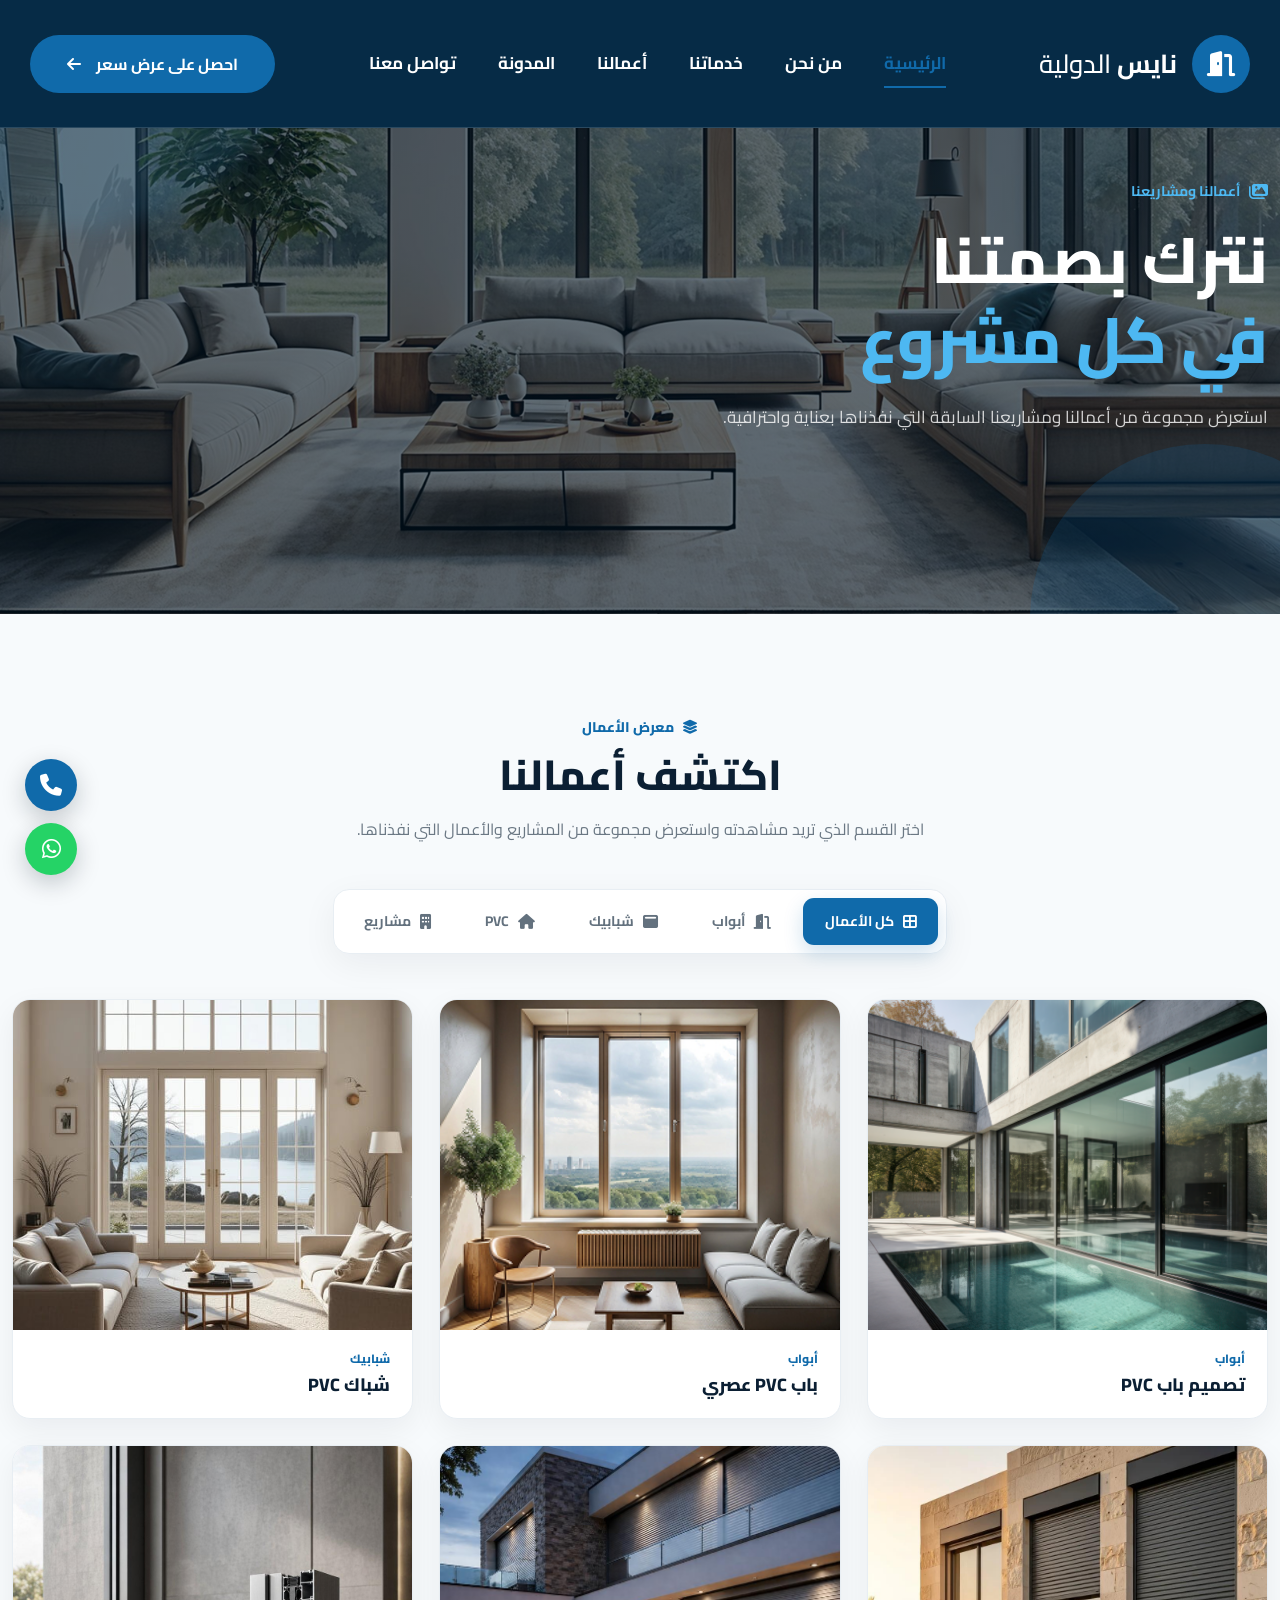
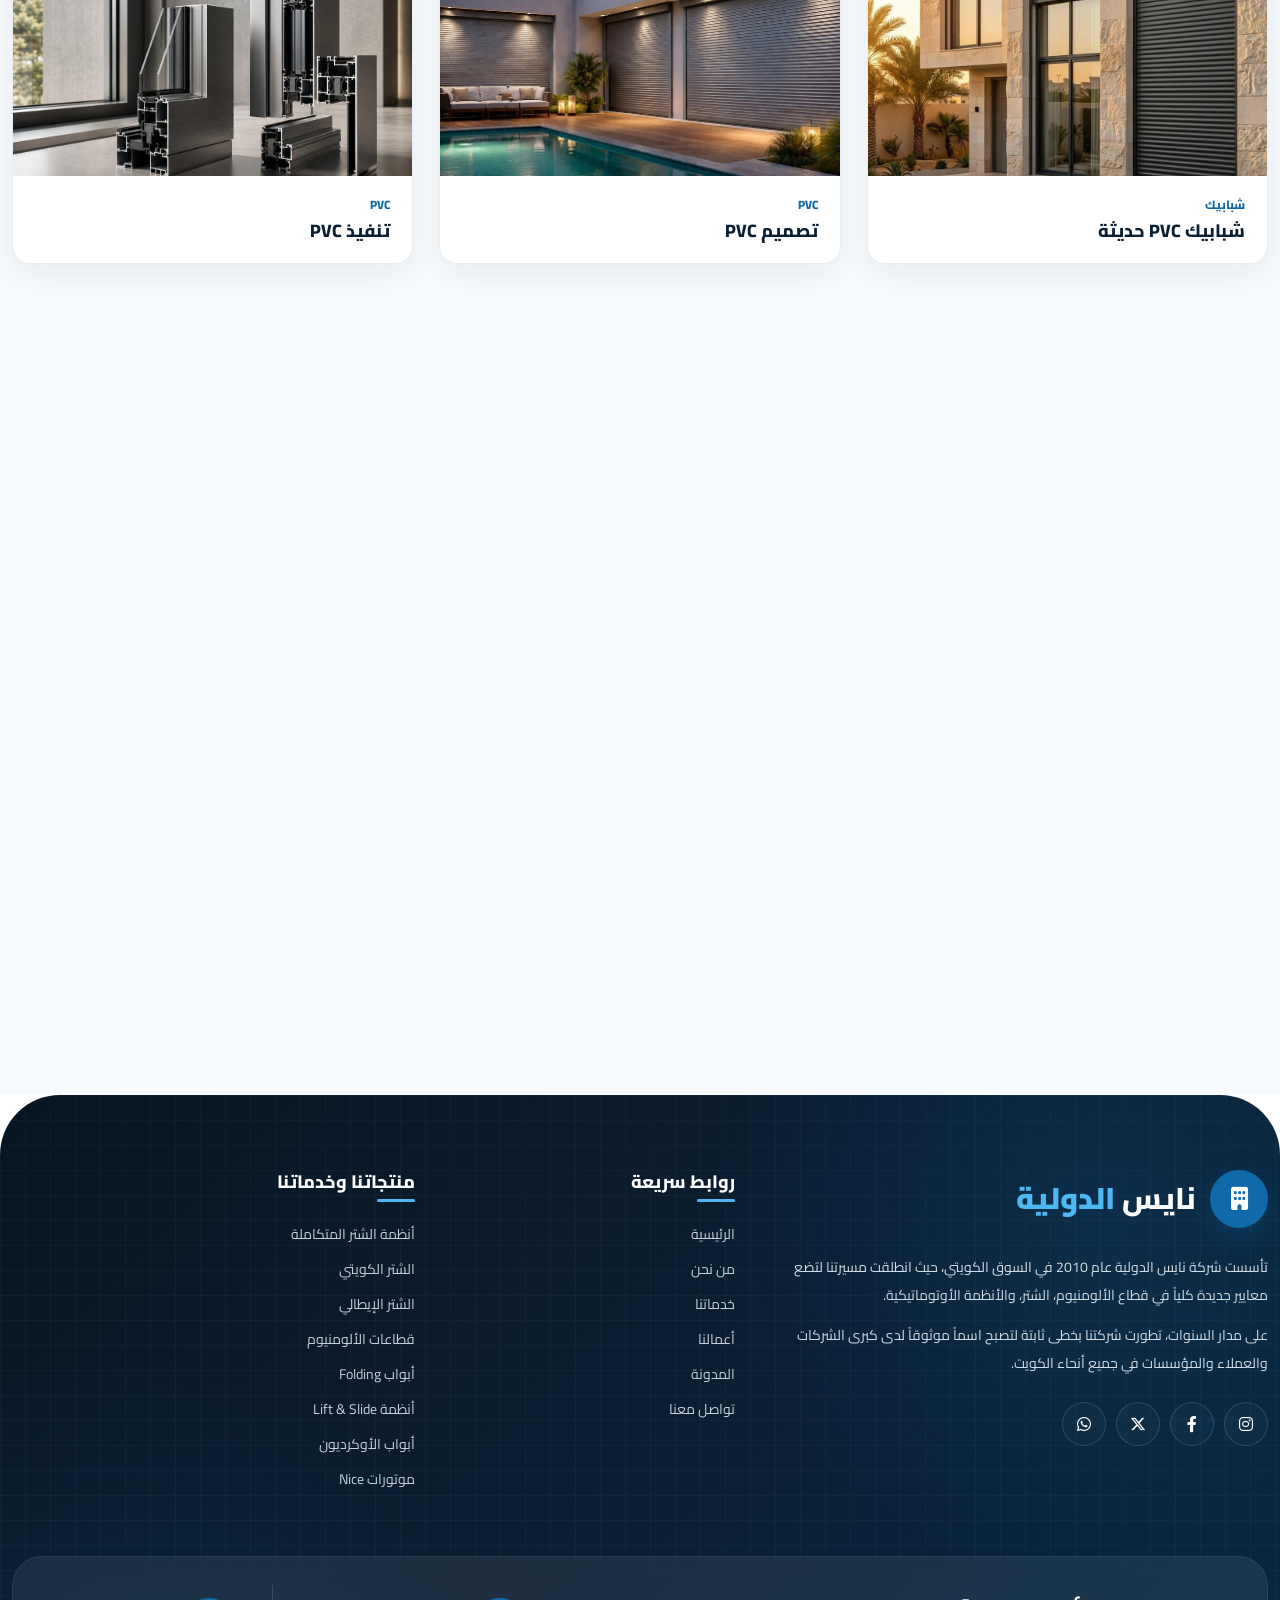
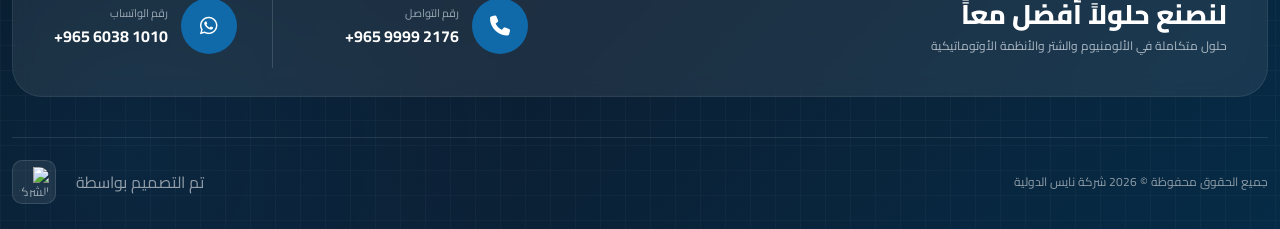
==== works.html @ 319450fb "first commit" ====
<!doctype html>
<html lang="ar" dir="rtl">

<head>
    <meta charset="UTF-8">

    <meta name="viewport" content="width=device-width, initial-scale=1.0">

    <meta http-equiv="X-UA-Compatible" content="IE=edge">

    <title>شركة نايس الدولية للأبواب والشبابيك | ألومنيوم و PVC والشتر في الكويت</title>

    <meta name="description"
        content="شركة نايس الدولية للأبواب والشبابيك في الكويت منذ 2010. متخصصون في أبواب وشبابيك الألومنيوم وPVC، الشتر الكويتي والإيطالي، Folding، Lift & Slide، والأبواب الأوتوماتيكية. الوكيل الحصري لموتورات Nice في الكويت.">

    <meta name="keywords"
        content="أبواب وشبابيك الكويت, شركة أبواب وشبابيك في الكويت, أبواب ألمنيوم الكويت, شبابيك ألمنيوم الكويت, أبواب PVC الكويت, شبابيك PVC الكويت, شتر الكويت, شتر إيطالي الكويت, شتر كويتي, أبواب أوتوماتيكية الكويت, موتورات نايس الكويت, Nice Kuwait, أبواب سحاب الكويت, Lift and Slide Kuwait, Folding doors Kuwait">

    <meta name="author" content="شركة نايس الدولية للأبواب والشبابيك">

    <meta name="publisher" content="شركة نايس الدولية للأبواب والشبابيك">

    <meta name="robots" content="index, follow, max-image-preview:large, max-snippet:-1, max-video-preview:-1">

    <meta name="googlebot" content="index, follow, max-image-preview:large, max-snippet:-1, max-video-preview:-1">

    <meta name="language" content="Arabic">

    <meta name="geo.region" content="KW">

    <meta name="geo.country" content="Kuwait">

    <meta name="country" content="Kuwait">

    <meta name="theme-color" content="#0b1f33">

    <link rel="canonical" href="https://www.yourdomain.com/">

    <link rel="alternate" hreflang="ar-KW" href="https://www.yourdomain.com/">

    <link rel="alternate" hreflang="x-default" href="https://www.yourdomain.com/">

    <link rel="icon" type="image/png" href="images/favicon.png">

    <link rel="apple-touch-icon" href="images/apple-touch-icon.png">


    <!-- Open Graph -->

    <meta property="og:type" content="website">

    <meta property="og:locale" content="ar_KW">

    <meta property="og:title" content="شركة نايس الدولية للأبواب والشبابيك | الكويت">

    <meta property="og:description"
        content="حلول متكاملة للأبواب والشبابيك الألومنيوم وPVC والشتر والأنظمة الأوتوماتيكية في الكويت منذ 2010. الوكيل الحصري لموتورات Nice في الكويت.">

    <meta property="og:url" content="https://www.yourdomain.com/">

    <meta property="og:site_name" content="شركة نايس الدولية للأبواب والشبابيك">

    <meta property="og:image" content="https://www.yourdomain.com/images/og-image.jpg">

    <meta property="og:image:alt" content="شركة نايس الدولية للأبواب والشبابيك في الكويت">

    <meta property="og:image:width" content="1200">

    <meta property="og:image:height" content="630">


    <!-- Twitter / X -->

    <meta name="twitter:card" content="summary_large_image">

    <meta name="twitter:title" content="شركة نايس الدولية للأبواب والشبابيك | الكويت">

    <meta name="twitter:description"
        content="أبواب وشبابيك الألومنيوم وPVC والشتر والأنظمة الأوتوماتيكية في الكويت. الوكيل الحصري لموتورات Nice.">

    <meta name="twitter:image" content="https://www.yourdomain.com/images/og-image.jpg">

    <meta name="twitter:image:alt" content="شركة نايس الدولية للأبواب والشبابيك">


    <!-- Local Business -->

    <meta name="geo.placename" content="Kuwait">

    <meta name="ICBM" content="29.3759, 47.9774">
    <!-- Organization / Local Business Schema -->

    <script type="application/ld+json">
    {
        "@context": "https://schema.org",
        "@type": "HomeAndConstructionBusiness",
        "@id": "https://www.yourdomain.com/#organization",
        "name": "شركة نايس الدولية للأبواب والشبابيك",
        "alternateName": "نايس الدولية",
        "description": "شركة نايس الدولية للأبواب والشبابيك في الكويت، متخصصة في الألومنيوم وPVC والشتر والأنظمة الأوتوماتيكية.",
        "url": "https://www.yourdomain.com/",
        "logo": "https://www.yourdomain.com/images/logo.png",
        "image": "https://www.yourdomain.com/images/og-image.jpg",
        "telephone": "+96599992176",
        "contactPoint": {
            "@type": "ContactPoint",
            "telephone": "+96599992176",
            "contactType": "customer service",
            "contactOption": "TollFree",
            "availableLanguage": [
                "Arabic",
                "English"
            ]
        },
        "address": {
            "@type": "PostalAddress",
            "addressCountry": "KW",
            "addressLocality": "Kuwait"
        },
        "areaServed": {
            "@type": "Country",
            "name": "Kuwait"
        },
        "foundingDate": "2010",
        "priceRange": "$$",
        "currenciesAccepted": "KWD",
        "paymentAccepted": "Cash, Credit Card",
        "sameAs": []
    }
    </script>


    <!-- WebSite Schema -->

    <script type="application/ld+json">
    {
        "@context": "https://schema.org",
        "@type": "WebSite",
        "@id": "https://www.yourdomain.com/#website",
        "url": "https://www.yourdomain.com/",
        "name": "شركة نايس الدولية للأبواب والشبابيك",
        "description": "الأبواب والشبابيك الألومنيوم وPVC والشتر والأنظمة الأوتوماتيكية في الكويت",
        "publisher": {
            "@id": "https://www.yourdomain.com/#organization"
        },
        "inLanguage": "ar-KW"
    }
    </script>


    <!-- Breadcrumb Schema -->

    <script type="application/ld+json">
    {
        "@context": "https://schema.org",
        "@type": "BreadcrumbList",
        "itemListElement": [
            {
                "@type": "ListItem",
                "position": 1,
                "name": "الرئيسية",
                "item": "https://www.yourdomain.com/"
            }
        ]
    }
    </script>

    <link rel="stylesheet" href="css/bootstrap.min.css" />

    <link rel="stylesheet" href="css/all.min.css" />

    <link rel="preconnect" href="https://fonts.googleapis.com" />

    <link rel="preconnect" href="https://fonts.gstatic.com" crossorigin />

    <link
        href="https://fonts.googleapis.com/css2?family=Cairo:wght@200..1000&family=Playfair+Display:wght@400;500;600;700&display=swap"
        rel="stylesheet" />

    <link rel="stylesheet" href="https://unpkg.com/aos@2.3.4/dist/aos.css" />

    <link rel="stylesheet" href="https://cdn.jsdelivr.net/npm/swiper@11/swiper-bundle.min.css" />

    <link rel="stylesheet" href="css/index.css" />
</head>

<body>
    <header class="main-header blog-header">
        <nav class="main-navbar">
            <div class="container-fluid navbar-container">
                <a href="/#" class="brand-logo">
                    <span class="brand-icon">
                        <i class="fa-solid fa-door-open"></i>
                    </span>

                    <span class="brand-name"> نايس <span>الدولية</span> </span>
                </a>

                <div class="desktop-menu">
                    <a href="/#" class="nav-link active"> الرئيسية </a>

                    <a href="/#about" class="nav-link"> من نحن </a>

                    <a href="/#services" class="nav-link"> خدماتنا </a>
                    <a href="#works" class="nav-link">أعمالنا</a>

                    <a href="blogs.html" class="nav-link"> المدونة </a>

                    <a href="/#contact" class="nav-link"> تواصل معنا </a>
                </div>

                <a href="/#contact" class="navbar-cta">
                    احصل على عرض سعر
                    <i class="fa-solid fa-arrow-left"></i>
                </a>

                <button class="mobile-menu-btn" id="mobileMenuBtn">
                    <i class="fa-solid fa-bars"></i>
                </button>
            </div>
        </nav>
    </header>

    <div class="mobile-sidebar" id="mobileSidebar">
        <div class="sidebar-header">
            <a href="/#" class="brand-logo">
                <span class="brand-icon">
                    <i class="fa-solid fa-door-open"></i>
                </span>

                <span class="brand-name"> نايس <span>الدولية</span> </span>
            </a>

            <button class="sidebar-close" id="sidebarClose">
                <i class="fa-solid fa-xmark"></i>
            </button>
        </div>

        <div class="sidebar-menu">
            <a href="/#" class="sidebar-link"> الرئيسية </a>

            <a href="/#about" class="sidebar-link"> من نحن </a>

            <a href="/#services" class="sidebar-link"> خدماتنا </a>

            <a href="blogs.html" class="sidebar-link"> المدونة </a>

            <a href="/#contact" class="sidebar-link"> تواصل معنا </a>

            <a href="/#contact" class="sidebar-cta">
                احصل على عرض سعر
                <i class="fa-solid fa-arrow-left"></i>
            </a>
        </div>
    </div>

    <div class="sidebar-overlay" id="sidebarOverlay"></div>



    <main>

        <section class="works-hero" id="works">

            <div class="works-hero-overlay"></div>

            <div class="container">

                <div class="works-hero-content" data-aos="fade-up">

                    <span class="works-hero-label">
                        <i class="fa-solid fa-images"></i>
                        أعمالنا ومشاريعنا
                    </span>

                    <h1>
                        نترك بصمتنا
                        <span>في كل مشروع</span>
                    </h1>

                    <p>
                        استعرض مجموعة من أعمالنا ومشاريعنا السابقة
                        التي نفذناها بعناية واحترافية.
                    </p>

                </div>

            </div>

        </section>


        <section class="works-section">

            <div class="container">

                <div class="works-section-heading" data-aos="fade-up">

                    <span class="works-section-label">
                        <i class="fa-solid fa-layer-group"></i>
                        معرض الأعمال
                    </span>

                    <h2>اكتشف أعمالنا</h2>

                    <p>
                        اختر القسم الذي تريد مشاهدته واستعرض مجموعة من
                        المشاريع والأعمال التي نفذناها.
                    </p>

                </div>


                <div class="works-tabs-wrapper" data-aos="fade-up">

                    <div class="works-tabs" id="worksTabs">

                        <button class="works-tab active" type="button" data-category="all">

                            <i class="fa-solid fa-border-all"></i>
                            <span>كل الأعمال</span>

                        </button>

                        <button class="works-tab" type="button" data-category="doors">

                            <i class="fa-solid fa-door-open"></i>
                            <span>أبواب</span>

                        </button>

                        <button class="works-tab" type="button" data-category="windows">

                            <i class="fa-solid fa-window-maximize"></i>
                            <span>شبابيك</span>

                        </button>

                        <button class="works-tab" type="button" data-category="pvc">

                            <i class="fa-solid fa-house"></i>
                            <span>PVC</span>

                        </button>

                        <button class="works-tab" type="button" data-category="projects">

                            <i class="fa-solid fa-building"></i>
                            <span>مشاريع</span>

                        </button>

                    </div>

                </div>


                <div class="works-gallery" id="worksGallery">

                    <div class="work-card" data-category="doors" data-aos="fade-up">

                        <div class="work-image">
                            <img src="images/header-bg.jpg" alt="تصميم باب PVC">

                            <div class="work-overlay">

                                <button class="work-view-btn" type="button" data-image="images/header-bg.jpg"
                                    data-title="تصميم باب PVC">

                                    <i class="fa-solid fa-expand"></i>

                                </button>

                            </div>
                        </div>

                        <div class="work-info">
                            <span>أبواب</span>
                            <h3>تصميم باب PVC</h3>
                        </div>

                    </div>


                    <div class="work-card" data-category="doors" data-aos="fade-up">

                        <div class="work-image">
                            <img src="images/about-1.jpg" alt="باب PVC عصري">

                            <div class="work-overlay">

                                <button class="work-view-btn" type="button" data-image="images/about-1.jpg"
                                    data-title="باب PVC عصري">

                                    <i class="fa-solid fa-expand"></i>

                                </button>

                            </div>
                        </div>

                        <div class="work-info">
                            <span>أبواب</span>
                            <h3>باب PVC عصري</h3>
                        </div>

                    </div>


                    <div class="work-card" data-category="windows" data-aos="fade-up">

                        <div class="work-image">
                            <img src="images/about-2.jpg" alt="شباك PVC">

                            <div class="work-overlay">

                                <button class="work-view-btn" type="button" data-image="images/about-2.jpg"
                                    data-title="شباك PVC">

                                    <i class="fa-solid fa-expand"></i>

                                </button>

                            </div>
                        </div>

                        <div class="work-info">
                            <span>شبابيك</span>
                            <h3>شباك PVC</h3>
                        </div>

                    </div>


                    <div class="work-card" data-category="windows" data-aos="fade-up">

                        <div class="work-image">
                            <img src="images/service-1.jpg" alt="شبابيك PVC حديثة">

                            <div class="work-overlay">

                                <button class="work-view-btn" type="button" data-image="images/service-1.jpg"
                                    data-title="شبابيك PVC حديثة">

                                    <i class="fa-solid fa-expand"></i>

                                </button>

                            </div>
                        </div>

                        <div class="work-info">
                            <span>شبابيك</span>
                            <h3>شبابيك PVC حديثة</h3>
                        </div>

                    </div>


                    <div class="work-card" data-category="pvc" data-aos="fade-up">

                        <div class="work-image">
                            <img src="images/service-2.jpg" alt="تصميم PVC">

                            <div class="work-overlay">

                                <button class="work-view-btn" type="button" data-image="images/service-2.jpg"
                                    data-title="تصميم PVC">

                                    <i class="fa-solid fa-expand"></i>

                                </button>

                            </div>
                        </div>

                        <div class="work-info">
                            <span>PVC</span>
                            <h3>تصميم PVC</h3>
                        </div>

                    </div>


                    <div class="work-card" data-category="pvc" data-aos="fade-up">

                        <div class="work-image">
                            <img src="images/service-3.jpg" alt="تنفيذ PVC">

                            <div class="work-overlay">

                                <button class="work-view-btn" type="button" data-image="images/service-3.jpg"
                                    data-title="تنفيذ PVC">

                                    <i class="fa-solid fa-expand"></i>

                                </button>

                            </div>
                        </div>

                        <div class="work-info">
                            <span>PVC</span>
                            <h3>تنفيذ PVC</h3>
                        </div>

                    </div>


                    <div class="work-card" data-category="projects" data-aos="fade-up">

                        <div class="work-image">
                            <img src="images/service-4.jpg" alt="مشروع سكني">

                            <div class="work-overlay">

                                <button class="work-view-btn" type="button" data-image="images/service-4.jpg"
                                    data-title="مشروع سكني">

                                    <i class="fa-solid fa-expand"></i>

                                </button>

                            </div>
                        </div>

                        <div class="work-info">
                            <span>مشاريع</span>
                            <h3>مشروع سكني</h3>
                        </div>

                    </div>


                    <div class="work-card" data-category="projects" data-aos="fade-up">

                        <div class="work-image">
                            <img src="images/service-5.jpg" alt="مشروع تجاري">

                            <div class="work-overlay">

                                <button class="work-view-btn" type="button" data-image="images/service-5.jpg"
                                    data-title="مشروع تجاري">

                                    <i class="fa-solid fa-expand"></i>

                                </button>

                            </div>
                        </div>

                        <div class="work-info">
                            <span>مشاريع</span>
                            <h3>مشروع تجاري</h3>
                        </div>

                    </div>

                </div>


                <div class="works-empty" id="worksEmpty">

                    <div class="works-empty-icon">
                        <i class="fa-regular fa-images"></i>
                    </div>

                    <h3>لا توجد أعمال حالياً</h3>

                    <p>سيتم إضافة المزيد من الأعمال قريباً.</p>

                </div>

            </div>

        </section>


        <section class="works-cta">

            <div class="container">

                <div class="works-cta-box" data-aos="zoom-in">

                    <div class="works-cta-icon">
                        <i class="fa-solid fa-comments"></i>
                    </div>

                    <div class="works-cta-content">

                        <span>هل لديك مشروع؟</span>

                        <h2>
                            دعنا ننفذ فكرتك باحترافية
                        </h2>

                        <p>
                            تواصل معنا الآن واحصل على استشارة مناسبة
                            لمشروعك واحتياجاتك.
                        </p>

                    </div>

                    <a href="index.html#contact" class="works-cta-btn">
                        تواصل معنا
                        <i class="fa-solid fa-arrow-left"></i>
                    </a>

                </div>

            </div>

        </section>

    </main>


    <div class="works-modal" id="worksModal">

        <button class="works-modal-close" id="worksModalClose" type="button" aria-label="إغلاق">

            <i class="fa-solid fa-xmark"></i>

        </button>

        <div class="works-modal-content">

            <img id="worksModalImage" src="" alt="">

            <div class="works-modal-caption">
                <span id="worksModalTitle"></span>
            </div>

        </div>

    </div>
    <footer class="footer">

        <div class="container">

            <div class="row g-4 footer-main">
                <div class="col-lg-5 col-md-6">

                    <div class="footer-brand">

                        <a href="/#" class="logo">
                            <span class="logo-icon">
                                <i class="fa-solid fa-building"></i>
                            </span>

                            <span>
                                نايس
                                <strong>الدولية</strong>
                            </span>
                        </a>

                        <p class="footer-description">
                            تأسست شركة نايس الدولية عام 2010 في السوق الكويتي،
                            حيث انطلقت مسيرتنا لتضع معايير جديدة كلياً في قطاع
                            الألومنيوم، الشتر، والأنظمة الأوتوماتيكية.
                        </p>

                        <p class="footer-description">
                            على مدار السنوات، تطورت شركتنا بخطى ثابتة لتصبح
                            اسماً موثوقاً لدى كبرى الشركات والعملاء والمؤسسات
                            في جميع أنحاء الكويت.
                        </p>

                        <div class="social-icons">

                            <a href="#">
                                <i class="fa-brands fa-instagram"></i>
                            </a>

                            <a href="#">
                                <i class="fa-brands fa-facebook-f"></i>
                            </a>

                            <a href="#">
                                <i class="fa-brands fa-x-twitter"></i>
                            </a>

                            <a href="https://wa.me/96560381010" target="_blank">
                                <i class="fa-brands fa-whatsapp"></i>
                            </a>

                        </div>

                    </div>

                </div>


                <div class="col-lg-3 col-md-6">

                    <div class="footer-column">

                        <h3>روابط سريعة</h3>

                        <ul>

                            <li>
                                <a href="/#">الرئيسية</a>
                            </li>

                            <li>
                                <a href="/#home">من نحن</a>
                            </li>
                            <li>
                                <a href="/#services">خدماتنا</a>
                            </li>
                            <li>
                                <a href="#works">أعمالنا</a>
                            </li>
                            <li>
                                <a href="blogs.html">المدونة</a>
                            </li>

                            <li>
                                <a href="/#contact">تواصل معنا</a>
                            </li>

                        </ul>

                    </div>

                </div>


                <div class="col-lg-4 col-md-6">

                    <div class="footer-column">

                        <h3>منتجاتنا وخدماتنا</h3>

                        <ul>

                            <li>
                                <a href="/#services">أنظمة الشتر المتكاملة</a>
                            </li>

                            <li>
                                <a href="/#services">الشتر الكويتي</a>
                            </li>

                            <li>
                                <a href="/#services">الشتر الإيطالي</a>
                            </li>

                            <li>
                                <a href="/#services">قطاعات الألومنيوم</a>
                            </li>

                            <li>
                                <a href="/#services">أبواب Folding</a>
                            </li>

                            <li>
                                <a href="/#services">أنظمة Lift & Slide</a>
                            </li>

                            <li>
                                <a href="/#services">أبواب الأوكرديون</a>
                            </li>

                            <li>
                                <a href="/#services">موتورات Nice</a>
                            </li>

                        </ul>

                    </div>

                </div>



            </div>



            <div class="contact-bar">

                <div class="contact-title">

                    <h2>
                        لنصنع حلولاً أفضل معاً
                    </h2>

                    <p>
                        حلول متكاملة في الألومنيوم والشتر والأنظمة الأوتوماتيكية
                    </p>

                </div>


                <a href="tel:+96599992176" class="contact-item">

                    <span class="contact-icon">
                        <i class="fa-solid fa-phone"></i>
                    </span>

                    <span class="contact-info">

                        <small>
                            رقم التواصل
                        </small>

                        <strong dir="ltr">
                            +965 9999 2176
                        </strong>

                    </span>

                </a>


                <a href="https://wa.me/96560381010" target="_blank" class="contact-item">

                    <span class="contact-icon">
                        <i class="fa-brands fa-whatsapp"></i>
                    </span>

                    <span class="contact-info">

                        <small>
                            رقم الواتساب
                        </small>

                        <strong dir="ltr">
                            +965 6038 1010
                        </strong>

                    </span>

                </a>

            </div>



            <div class="footer-bottom">

                <p>
                    جميع الحقوق محفوظة © 2026 شركة نايس الدولية
                </p>
                <div class="designed-by">
                    <span>تم التصميم بواسطة</span>
                    <a target="_blank"
                        href="https://www.facebook.com/people/Comma-Tech/61592640578793/?rdid=HQ7dQs0n0LBNnqe0&share_url=https%3A%2F%2Fwww.facebook.com%2Fshare%2F19L7Z6fEWV%2F"
                        class="designer-logo" aria-label="الشركة المصممة">
                        <img src="images/logo-1.jpg" alt="الشركة المصممة" />
                    </a>
                </div>
            </div>


        </div>

    </footer>

    <div class="floating-contact">

        <a href="tel:99992176" class="floating-btn floating-phone" aria-label="اتصل بنا">

            <i class="fa-solid fa-phone"></i>

            <span class="floating-tooltip">
                اتصل بنا
            </span>

        </a>


        <a href="https://wa.me/96560381010" class="floating-btn floating-whatsapp" target="_blank"
            rel="noopener noreferrer" aria-label="تواصل معنا عبر واتساب">

            <i class="fa-brands fa-whatsapp"></i>

            <span class="floating-tooltip">
                واتساب
            </span>

        </a>

    </div>


    <button class="floating-back-top" id="floatingBackTop" aria-label="العودة إلى أعلى الصفحة">

        <i class="fa-solid fa-arrow-up"></i>

    </button>

    <script src="js/bootstrap.bundle.min.js"></script>

    <script src="https://unpkg.com/aos@2.3.4/dist/aos.js"></script>

    <script src="https://cdn.jsdelivr.net/npm/swiper@11/swiper-bundle.min.js"></script>

    <script src="js/index.js"></script>
    <script src="js/blog-details.js"></script>
</body>

</html>
---- css/index.css ----
:root {
  --primary-color: #106aaa;
  --primary-hover: #0f70b7;

  --secondary-color: #0b1f33;
  --dark-color: #071522;

  --white-color: #ffffff;
  --text-light: #eaf6ff;
  --text-muted: #3f4243;

  --blue-light: #4db8f2;
  --blue-medium: #1687d9;
  --blue-dark: #0b5f9e;
  --blue-deep: #062b46;

  --border-color: rgba(255, 255, 255, 0.14);
  --overlay-color: rgba(0, 20, 35, 0.62);

  --transition: all 0.3s ease;

  --radius-sm: 8px;
  --radius-md: 14px;
  --radius-lg: 30px;

  --container-width: 1450px;
}

* {
  margin: 0;
  padding: 0;
  box-sizing: border-box;
}

html {
  scroll-behavior: smooth;
}

body {
  font-family: "Cairo", sans-serif;
  background: var(--white-color);
  color: var(--secondary-color);
}

a {
  text-decoration: none;
}

.main-header {
  position: absolute;
  top: 0;
  right: 0;
  left: 0;
  z-index: 1000;
}

.main-navbar {
  position: fixed;
  top:0;
  width: 100%;
  height: 128px;
  border-bottom: 1px solid var(--border-color);
      background: var(--blue-deep) !important;
  backdrop-filter: blur(2px);
}

.navbar-container {
  max-width: var(--container-width);
  height: 100%;
  margin: auto;
  padding: 0 30px;

  display: flex;
  align-items: center;
  justify-content: space-between;
}

.brand-logo {
  display: flex;
  align-items: center;
  gap: 15px;
  color: var(--white-color);
}

.brand-icon {
  width: 58px;
  height: 58px;

  display: flex;
  align-items: center;
  justify-content: center;

  background: var(--primary-color);
  color: var(--white-color);

  border-radius: 50%;

  font-size: 25px;
}

.brand-name {
  font-size: 26px;
  font-weight: 700;
  white-space: nowrap;
}

.brand-name span {
  font-weight: 500;
}

.desktop-menu {
  display: flex;
  align-items: center;
  gap: 42px;
}

.nav-link {
  position: relative;

  color: var(--white-color);
  font-size: 17px;
  font-weight: 700;

  transition: var(--transition);
}

.nav-link:hover,
.nav-link.active {
  color: var(--primary-color);
}

.nav-link::after {
  content: "";

  position: absolute;
  right: 0;
  bottom: -12px;

  width: 0;
  height: 2px;

  background: var(--primary-color);

  transition: var(--transition);
}

.nav-link:hover::after,
.nav-link.active::after {
  width: 100%;
}

.pages-link {
  display: flex;
  align-items: center;
  gap: 8px;
}

.pages-link i {
  font-size: 11px;
}

.navbar-cta {
  display: inline-flex;
  align-items: center;
  justify-content: center;
  gap: 15px;

  min-width: 245px;
  height: 58px;

  padding: 0 25px;

  background: var(--primary-color);
  color: var(--white-color);

  border-radius: 40px;

  font-size: 16px;
  font-weight: 700;

  transition: var(--transition);
}

.navbar-cta i {
  font-size: 16px;
}

.navbar-cta:hover {
  background: var(--white-color);
  color: var(--secondary-color);
  transform: translateY(-2px);
}

.hero-section {
  position: relative;
  min-height: 100vh;
  display: flex;
  align-items: center;
  background-image: url("../images/header-bg.jpg");
  background-size: cover;
  background-position: center center;
  overflow: hidden;
}

.hero-overlay {
  position: absolute;
  inset: 0;

  background: linear-gradient(
    180deg,
    rgba(3, 20, 34, 0.92) 0%,
    rgba(5, 37, 61, 0.78) 35%,
    rgba(8, 63, 94, 0.7) 70%,
    rgba(7, 45, 70, 0.12) 100%
  );
}

.hero-container {
  position: relative;
  z-index: 2;

  max-width: var(--container-width);

  padding-top: 200px;
  padding-bottom: 80px;
}

.hero-content {
  max-width: 790px;
  color: var(--white-color);
}

.hero-badge {
  display: inline-flex;
  align-items: center;
  gap: 10px;

  padding: 9px 18px;

  margin-bottom: 25px;

  background: rgba(255, 255, 255, 0.14);

  border: 1px solid rgba(255, 255, 255, 0.12);

  border-radius: 30px;

  color: var(--white-color);

  font-size: 14px;
  font-weight: 600;

  backdrop-filter: blur(8px);
}

.hero-badge span {
  width: 7px;
  height: 7px;

  background: var(--primary-color);

  border-radius: 50%;
}

.hero-content h1 {
  margin-bottom: 25px;
  font-size: clamp(45px, 5vw, 62px);
  line-height: 1.33;
  font-weight: 800;
  letter-spacing: -2px;
}

.hero-content h1 span {
  color: var(--white-color);
}

.hero-description {
  max-width: 720px;

  margin-bottom: 34px;

  color: var(--text-light);

  font-size: 18px;
  line-height: 1.9;
  font-weight: 500;
}

.hero-features {
  display: flex;
  align-items: center;
  flex-wrap: wrap;

  gap: 55px;

  margin-bottom: 50px;
  padding-bottom: 25px;
  border-bottom: 1px solid #ffffff1a;
}

.hero-feature {
  display: flex;
  align-items: center;
  gap: 11px;

  color: var(--white-color);

  font-size: 16px;
  font-weight: 600;
}

.feature-icon {
  color: var(--primary-color);

  font-size: 20px;
}

.hero-actions {
  display: flex;
  align-items: center;
  gap: 42px;
}

.primary-btn {
  min-width: 235px;
  height: 62px;

  display: inline-flex;
  align-items: center;
  justify-content: center;
  gap: 16px;

  padding: 0 30px;

  background: var(--primary-color);
  color: var(--white-color);

  border-radius: 35px;

  font-size: 17px;
  font-weight: 700;

  transition: var(--transition);
}

.primary-btn:hover {
  background: var(--white-color);
  color: var(--secondary-color);

  transform: translateY(-3px);
}

.video-btn {
  display: inline-flex;
  align-items: center;
  gap: 15px;

  color: var(--white-color);

  font-size: 16px;
  font-weight: 700;

  transition: var(--transition);
}

.video-btn:hover {
  color: var(--white-color);
}

.video-icon {
  width: 62px;
  height: 62px;

  display: flex;
  align-items: center;
  justify-content: center;

  background: var(--primary-color);
  color: var(--white-color);

  border-radius: 50%;

  font-size: 17px;

  transition: var(--transition);
}

.video-btn:hover .video-icon {
  transform: scale(1.08);
}

.mobile-menu-btn {
  display: none;

  width: 48px;
  height: 48px;

  border: 1px solid rgba(255, 255, 255, 0.25);

  background: rgba(0, 0, 0, 0.35);

  color: var(--white-color);

  border-radius: 10px;

  font-size: 21px;
}

.mobile-sidebar {
  position: fixed;

  top: 0;
  right: -100%;

  width: min(360px, 88%);

  height: 100vh;

  z-index: 2000;

  background: var(--secondary-color);

  padding: 25px;

  transition: right 0.4s ease;
}

.mobile-sidebar.active {
  right: 0;
}

.sidebar-header {
  display: flex;
  align-items: center;
  justify-content: space-between;

  padding-bottom: 25px;

  border-bottom: 1px solid var(--border-color);
}

.sidebar-close {
  width: 42px;
  height: 42px;

  border: 0;

  background: rgba(255, 255, 255, 0.08);

  color: var(--white-color);

  border-radius: 8px;

  font-size: 20px;
}

.sidebar-menu {
  display: flex;
  flex-direction: column;

  padding-top: 25px;
}

.sidebar-link {
  padding: 17px 5px;

  border-bottom: 1px solid var(--border-color);

  color: var(--white-color);

  font-size: 16px;
  font-weight: 600;

  transition: var(--transition);
}

.sidebar-link:hover {
  color: var(--primary-color);
  padding-right: 12px;
}

.sidebar-cta {
  display: flex;
  align-items: center;
  justify-content: center;
  gap: 12px;

  height: 55px;

  margin-top: 30px;

  background: var(--primary-color);
  color: var(--white-color);

  border-radius: 30px;

  font-weight: 700;
}

.sidebar-overlay {
  position: fixed;
  inset: 0;

  z-index: 1500;

  background: rgba(0, 0, 0, 0.65);

  opacity: 0;
  visibility: hidden;

  transition: var(--transition);
}

.sidebar-overlay.active {
  opacity: 1;
  visibility: visible;
}

.dummy-section {
  min-height: 400px;

  display: flex;
  align-items: center;
  justify-content: center;
}

.dummy-section h2 {
  font-size: 45px;
}

@media (max-width: 1200px) {
  .desktop-menu {
    gap: 25px;
  }

  .navbar-cta {
    min-width: 200px;
  }

  .hero-content {
    max-width: 720px;
  }
}

@media (max-width: 991px) {
  .main-navbar {
    height: 95px;
  }

  .desktop-menu,
  .navbar-cta {
    display: none;
  }

  .mobile-menu-btn {
    display: flex;

    align-items: center;
    justify-content: center;
  }

  .hero-section {
    min-height: 850px;

    background-position: 60% center;
  }

  .hero-overlay {
    background: linear-gradient(
      90deg,
      rgba(3, 20, 34, 0.9),
      rgba(5, 50, 78, 0.58)
    );
  }

  .hero-container {
    padding-top: 150px;
  }
}

@media (max-width: 767px) {
  .navbar-container {
    padding: 0 20px;
  }

  .brand-icon {
    width: 48px;
    height: 48px;

    font-size: 20px;
  }

  .brand-name {
    font-size: 21px;
  }

  .hero-section {
    min-height: 800px;

    background-position: 62% center;
  }

  .hero-container {
    padding: 145px 20px 60px;
  }

  .hero-content h1 {
    font-size: 43px;

    letter-spacing: -1px;
  }

  .hero-description {
    font-size: 15px;
    line-height: 1.8;
  }

  .hero-features {
    flex-direction: column;
    align-items: flex-start;

    gap: 15px;

    margin-bottom: 35px;
  }

  .hero-feature {
    font-size: 14px;
  }

  .hero-actions {
    flex-direction: column;
    align-items: flex-start;

    gap: 25px;
  }

  .primary-btn {
    width: 100%;
    max-width: 280px;
  }
}

@media (max-width: 450px) {
  .hero-content h1 {
    font-size: 36px;
  }

  .hero-badge {
    font-size: 12px;
  }

  .hero-description {
    font-size: 14px;
  }

  .video-btn {
    font-size: 14px;
  }
}
.about-section {
  position: relative;
  padding: 110px 0;
  background: #f8f9f5;
  overflow: hidden;
}
.about-images {
  position: relative;
  min-height: 700px;
  width: 100%;
}

.about-main-image {
  position: absolute;
  top: 0;
  right: 0;

  width: 80%;
  height: 625px;

  overflow: hidden;

  border-radius: 22px;

  box-shadow: 0 20px 50px rgba(0, 31, 52, 0.12);
}

.about-main-image img {
  width: 100%;
}

.about-small-image {
  position: absolute;

  bottom: 105px;
  left: -2%;

  width: 41%;
  height: 300px;

  overflow: hidden;

  border: 8px solid #f8f9f5;

  border-radius: 25px;

  box-shadow: 0 20px 50px rgba(0, 31, 52, 0.16);

  z-index: 2;
}
.about-main-image,
.about-small-image {
  position: absolute;
  overflow: hidden;
  isolation: isolate;
}

.about-main-image::after,
.about-small-image::after {
  content: "";

  position: absolute;

  width: 200%;
  height: 0;

  left: 50%;
  top: 50%;

  background-color: rgba(255, 255, 255, 0.3);

  transform: translate(-50%, -50%) rotate(-45deg);

  z-index: 5;

  pointer-events: none;

  transition: all 600ms linear;
}
.blog-page{
    margin-top: 90px;
}
.about-main-image:hover::after,
.about-small-image:hover::after {
  height: 250%;
  background-color: transparent;
}
.experience-card {
  position: absolute;

  right: -2%;
  bottom: 80px;

  z-index: 3;

  min-width: 230px;
  min-height: 100px;

  padding: 22px 28px;

  display: flex;
  align-items: center;
  gap: 20px;

  background: var(--primary-color);

  border-radius: 20px;

  box-shadow: 0 20px 40px rgba(22, 135, 217, 0.25);
}

.experience-icon {
  width: 65px;
  height: 65px;

  display: flex;
  align-items: center;
  justify-content: center;

  flex-shrink: 0;

  color: var(--white-color);

  border: 2px solid rgba(255, 255, 255, 0.8);

  border-radius: 50%;

  font-size: 28px;
}

.experience-card strong {
  display: block;

  color: var(--white-color);

  font-size: 40px;
  line-height: 1;

  font-weight: 800;
}

.experience-card span {
  display: block;

  margin-top: 7px;

  color: rgba(255, 255, 255, 0.92);

  font-size: 15px;
  font-weight: 600;
}

.about-content {
  padding-right: 35px;
}

.section-badge {
  display: inline-flex;
  align-items: center;
  gap: 10px;

  padding: 9px 19px;

  margin-bottom: 24px;

  background: var(--white-color);

  border-radius: 30px;

  color: var(--text-color);

  font-size: 14px;
  font-weight: 600;

  box-shadow: 0 5px 20px rgba(0, 0, 0, 0.04);
}

.section-badge span {
  width: 7px;
  height: 7px;

  background: var(--primary-color);

  border-radius: 50%;
}

.about-content h2 {
  max-width: 720px;

  margin-bottom: 25px;

  color: var(--text-color);

  font-size: clamp(40px, 4vw, 51px);
  line-height: 1.5;

  font-weight: 800;

  letter-spacing: -1.5px;
}

.about-content h2 span {
  color: var(--primary-color);
}

.about-description {
  max-width: 700px;

  margin-bottom: 30px;

  color: var(--text-muted);

  font-size: 17px;
  line-height: 1.9;
  font-weight: 500;
}

.about-list {
  max-width: 690px;

  padding-bottom: 28px;

  border-bottom: 1px solid var(--border-color);
}

.about-list-item {
  display: flex;
  align-items: center;

  gap: 13px;

  margin-bottom: 18px;

  color: #6d7378;

  font-size: 16px;
  font-weight: 600;
}

.about-list-item:last-child {
  margin-bottom: 0;
}

.check-icon {
  width: 23px;
  height: 23px;

  display: flex;
  align-items: center;
  justify-content: center;

  flex-shrink: 0;

  background: var(--primary-color);

  color: var(--white-color);

  border-radius: 50%;

  font-size: 11px;
}

.about-bottom {
  display: flex;
  align-items: center;
  justify-content: space-between;

  gap: 35px;

  margin-top: 35px;
}

.about-btn {
  min-width: 230px;
  height: 59px;

  display: inline-flex;
  align-items: center;
  justify-content: center;

  gap: 14px;

  padding: 0 25px;

  background: var(--primary-color);

  color: var(--white-color);

  border-radius: 35px;

  font-size: 16px;
  font-weight: 700;

  transition: var(--transition);
}

.about-btn:hover {
  background: var(--primary-hover);

  color: var(--white-color);

  transform: translateY(-3px);

  box-shadow: 0 10px 25px rgba(22, 135, 217, 0.25);
}

.about-stats {
  display: flex;
  align-items: center;

  gap: 30px;
}

.stat-item {
  min-width: 130px;

  text-align: center;
}

.stat-item strong {
  display: block;

  color: var(--blue-deep);

  font-size: 46px;
  line-height: 1;

  font-weight: 800;
}

.stat-item span {
  display: block;

  margin-top: 8px;

  color: var(--text-muted);

  font-size: 14px;
  font-weight: 600;
}

.stat-divider {
  width: 1px;
  height: 75px;

  background: var(--border-color);
}

@media (max-width: 1199px) {
  .about-images {
    min-height: 620px;
  }

  .about-main-image {
    height: 550px;
  }

  .about-small-image {
    height: 350px;
    bottom: 130px;
  }

  .experience-card {
    right: 28%;
    bottom: 65px;
  }

  .about-content {
    padding-right: 0;
  }

  .about-content h2 {
    font-size: 48px;
  }

  .about-bottom {
    flex-direction: column;
    align-items: flex-start;
  }
}

@media (max-width: 991px) {
  .about-section {
    padding: 80px 0;
  }

  .about-images {
    min-height: 650px;
    max-width: 700px;
    margin: 0 auto 30px;
  }

  .about-main-image {
    width: 80%;
    height: 570px;
  }

  .about-small-image {
    width: 52%;
    height: 350px;

    left: 2%;
    bottom: 100px;
  }

  .experience-card {
    right: 27%;
    bottom: 35px;
  }

  .about-content h2 {
    font-size: 46px;
  }

  .about-bottom {
    flex-direction: row;
    align-items: center;
  }
}

@media (max-width: 767px) {
  .about-section {
    padding: 70px 0;
  }

  .about-images {
    min-height: 520px;
  }

  .about-main-image {
    width: 82%;
    height: 430px;

    border-radius: 18px;
  }

  .about-small-image {
    width: 55%;
    height: 270px;

    bottom: 55px;

    border-width: 6px;
    border-radius: 18px;
  }

  .experience-card {
    right: 22%;
    bottom: 10px;

    min-width: 250px;
    min-height: 95px;

    padding: 16px 20px;

    gap: 14px;

    border-radius: 16px;
  }

  .experience-icon {
    width: 48px;
    height: 48px;

    font-size: 20px;
  }

  .experience-card strong {
    font-size: 30px;
  }

  .experience-card span {
    font-size: 12px;
  }

  .about-content h2 {
    font-size: 39px;
    letter-spacing: -0.5px;
  }

  .about-description {
    font-size: 15px;
  }

  .about-list-item {
    align-items: flex-start;

    font-size: 14px;
    line-height: 1.7;
  }

  .about-bottom {
    flex-direction: column;
    align-items: flex-start;
  }

  .about-btn {
    width: 100%;
  }

  .about-stats {
    width: 100%;
    justify-content: center;
  }
}

@media (max-width: 450px) {
  .about-images {
    min-height: 430px;
  }

  .about-main-image {
    height: 360px;
  }

  .about-small-image {
    height: 220px;
  }

  .experience-card {
    right: 14%;
    min-width: 230px;
  }

  .about-content h2 {
    font-size: 34px;
  }

  .stat-item strong {
    font-size: 35px;
  }

  .stat-item span {
    font-size: 12px;
  }

  .stat-divider {
    height: 60px;
  }
}
.services-section {
  position: relative;
  padding: 110px 0;
  background: #fff;
  overflow: hidden;
}

.services-section::before {
  content: "";
  position: absolute;
  left: 100px;
  bottom: 10px;
  width: 50%;
  height: 45%;
  background: url("../images/service-bg-image-metal.png") center bottom /
    contain no-repeat;
  z-index: 0;
  opacity: 0.5;
}

.services-section > * {
  position: relative;
  z-index: 2;
}

.services-section .container {
  max-width: var(--container-width);
}

.services-heading {
  max-width: 750px;
  margin: 0 auto 55px;
}

.services-subtitle {
  display: inline-flex;
  align-items: center;
  gap: 10px;
  margin-bottom: 15px;
  color: var(--primary-color);
  font-size: 15px;
  font-weight: 700;
  position: relative;
}

.services-subtitle::before,
.services-subtitle::after {
  content: "";
  width: 30px;
  height: 2px;
  background: var(--blue-light);
  border-radius: 20px;
}

.services-heading h2 {
  margin: 0 0 18px;
  color: var(--secondary-color);
  font-size: clamp(30px, 4vw, 48px);
  font-weight: 800;
  line-height: 1.3;
}

.services-heading p {
  margin: 0;
  color: var(--text-muted);
  font-size: 17px;
  line-height: 1.9;
}

.services-grid {
  display: grid;
  grid-template-columns: repeat(3, 1fr);
  gap: 20px;
}

.service-card {
  min-height: 510px;
  position: relative;
  overflow: hidden;
  border-radius: var(--radius-lg);
  isolation: isolate;
  background-color: var(--secondary-color);
  background-position: center;
  background-size: cover;
  transition: var(--transition);
  box-shadow: 0 15px 45px rgba(7, 21, 34, 0.12);
}

.service-card::before {
  content: "";
  position: absolute;
  inset: 0;
  z-index: -2;
  background-position: center;
  background-size: cover;
  transition: transform 0.7s ease;
}

.service-kuwaiti::before {
  background-image: url("../images/service-1.jpg");
}

.service-italian::before {
  background-image: url("../images/service-2.jpg");
}

.service-aluminum::before {
  background-image: url("../images/service-3.jpg");
}

.service-folding::before {
  background-image: url("../images/service-4.jpg");
}

.service-lift::before {
  background-image: url("../images/service-5.jpg");
}

.service-accordion::before {
  background-image: url("../images/service-6.jpg");
}

.service-accessories::before {
  background-image: url("../images/service-7.jpg");
}

.service-overlay {
  position: absolute;
  inset: 0;
  z-index: -1;
  background: linear-gradient(
    180deg,
    rgba(7, 21, 34, 0.35) 0%,
    rgba(7, 21, 34, 0.42) 28%,
    rgba(7, 21, 34, 0.55) 55%,
    rgba(7, 21, 34, 0.92) 100%
  );
  transition: var(--transition);
}

.service-card:hover {
  transform: translateY(-8px);
  box-shadow: 0 25px 60px rgba(7, 21, 34, 0.22);
}

.service-card:hover::before {
  transform: scale(1.08);
}

.service-card:hover .service-overlay {
  background: linear-gradient(
    180deg,
    rgba(7, 21, 34, 0.28) 0%,
    rgba(7, 21, 34, 0.18) 28%,
    rgba(7, 21, 34, 0.58) 55%,
    rgba(6, 43, 70, 0.96) 100%
  );
}

.service-icon {
  width: 70px;
  height: 70px;
  position: absolute;
  top: 20px;
  right: 20px;
  display: flex;
  align-items: center;
  justify-content: center;
  background: var(--white-color);
  border-radius: 14px;
  color: var(--secondary-color);
  font-size: 38px;
  z-index: 3;
  box-shadow: 0 12px 30px rgba(0, 0, 0, 0.15);
  transition: var(--transition);
}

.service-card:hover .service-icon {
  transform: translateY(-5px);
  color: var(--primary-color);
}

.service-content {
  position: absolute;
  right: 0;
  left: 0;
  bottom: 0;
  padding: 30px 28px 28px;
  color: var(--white-color);
  z-index: 2;
}

.service-number {
  display: block;
  margin-bottom: 8px;
  color: var(--blue-light);
  font-size: 13px;
  font-weight: 700;
  letter-spacing: 1px;
}

.service-content h3 {
  margin: 0 0 10px;
  color: var(--white-color);
  font-size: 25px;
  font-weight: 800;
  line-height: 1.35;
}

.service-content p {
  min-height: 58px;
  margin: 0 0 22px;
  color: rgba(255, 255, 255, 0.86);
  font-size: 14px;
  line-height: 1.8;
}

.service-link {
  display: inline-flex;
  align-items: center;
  gap: 12px;
  color: var(--white-color);
  text-decoration: none;
  font-size: 15px;
  font-weight: 700;
  transition: var(--transition);
}

.service-link i {
  display: flex;
  align-items: center;
  justify-content: center;
  width: 35px;
  height: 35px;
  border: 1px solid rgba(255, 255, 255, 0.45);
  border-radius: 50%;
  font-size: 12px;
  transition: var(--transition);
}

.service-link:hover {
  color: var(--blue-light);
}

.service-link:hover i {
  background: var(--primary-color);
  border-color: var(--primary-color);
  color: var(--white-color);
  transform: translateX(4px);
}

@media (max-width: 1200px) {
  .services-grid {
    grid-template-columns: repeat(3, 1fr);
  }
}

@media (max-width: 992px) {
  .services-section {
    padding: 80px 0;
  }

  .services-grid {
    grid-template-columns: repeat(2, 1fr);
  }

  .service-card {
    min-height: 500px;
  }
}

@media (max-width: 576px) {
  .services-section {
    padding: 65px 0;
  }

  .services-heading {
    margin-bottom: 35px;
  }

  .services-heading h2 {
    font-size: 30px;
  }

  .services-heading p {
    font-size: 15px;
  }

  .services-grid {
    grid-template-columns: 1fr;
    gap: 18px;
  }

  .service-card {
    min-height: 470px;
  }

  .service-icon {
    width: 88px;
    height: 88px;
    top: 18px;
    right: 18px;
    font-size: 32px;
  }

  .service-content {
    padding: 25px 22px 22px;
  }

  .service-content h3 {
    font-size: 23px;
  }
}
.vision-section {
  position: relative;
  padding: 120px 0;
  background: #f8f9f5;
  overflow: hidden;
  direction: rtl;
}
.vision-pattern {
  position: absolute;
  width: 500px;
  height: 500px;
  left: -220px;
  bottom: -250px;
  border-radius: 50%;
  border: 80px solid rgba(20, 55, 75, 0.04);
}
.vision-pattern::before,
.vision-pattern::after {
  content: "";
  position: absolute;
  border: 1px solid rgba(20, 55, 75, 0.08);
  border-radius: 50%;
}
.vision-pattern::before {
  width: 380px;
  height: 380px;
  top: -20px;
  left: -20px;
}
.vision-pattern::after {
  width: 260px;
  height: 260px;
  top: 40px;
  left: 40px;
}
.vision-content {
  position: relative;
  z-index: 2;
}
.vision-label {
  display: inline-flex;
  align-items: center;
  gap: 10px;
  padding: 9px 18px;
  margin-bottom: 22px;
  border-radius: 50px;
  background: rgba(20, 55, 75, 0.08);
  color: var(--blue-dark);
  font-size: 14px;
  font-weight: 700;
}
.vision-label i {
  font-size: 15px;
}
.vision-content h2 {
  margin: 0;
  color: #16242d;
  font-size: 48px;
  line-height: 1.25;
  font-weight: 800;
}
.vision-content h2 span {
  color: var(--blue-dark);
}
.vision-line {
  width: 75px;
  height: 4px;
  margin: 25px 0;
  border-radius: 10px;
  background: var(--blue-dark);
}
.vision-content p {
  max-width: 620px;
  margin-bottom: 35px;
  color: var(--text-muted);
  font-size: 17px;
  line-height: 2;
}
.vision-features {
  display: flex;
  flex-wrap: wrap;
  gap: 18px;
}
.vision-feature {
  display: flex;
  align-items: center;
  gap: 15px;
}
.feature-icon {
  width: 52px;
  height: 52px;
  flex: 0 0 52px;
  display: flex;
  align-items: center;
  justify-content: center;
  border-radius: 14px;
  background: #fff;
  color: var(--blue-dark);
  box-shadow: 0 10px 30px rgba(20, 55, 75, 0.08);
  font-size: 19px;
}
.vision-feature h5 {
  margin: 0 0 4px;
  color: var(--blue-deep);
  font-size: 16px;
  font-weight: 800;
}
.vision-feature span {
  color: #7b858b;
  font-size: 13px;
}
.vision-visual {
  position: relative;
  min-height: 550px;
}
.vision-image {
  position: absolute;
  top: 20px;
  right: 30px;
  width: 78%;
  height: 500px;
  overflow: hidden;
  border-radius: 30px;
  box-shadow: 0 30px 70px rgba(15, 35, 45, 0.16);
}
.vision-image::after {
  content: "";
  position: absolute;
  inset: 0;
  background: linear-gradient(
    180deg,
    rgba(10, 30, 40, 0.02),
    rgba(10, 30, 40, 0.2)
  );
}
.vision-image img {
  width: 100%;
  height: 100%;
  object-fit: cover;
  transition: transform 0.6s ease;
}
.vision-visual:hover .vision-image img {
  transform: scale(1.04);
}
.vision-card {
  position: absolute;
  z-index: 3;
  display: flex;
  align-items: center;
  gap: 13px;
  min-width: 245px;
  padding: 17px 20px;
  border-radius: 18px;
  background: rgba(255, 255, 255, 0.95);
  box-shadow: 0 18px 45px rgba(15, 35, 45, 0.14);
  backdrop-filter: blur(10px);
}
.vision-card-top {
  top: 75px;
  left: 0;
}
.vision-card-bottom {
  bottom: 70px;
  right: 0;
}
.card-icon {
  width: 45px;
  height: 45px;
  flex: 0 0 45px;
  display: flex;
  align-items: center;
  justify-content: center;
  border-radius: 12px;
  background: #eaf3f7;
  color: var(--primary-color);
}
.vision-card strong,
.vision-card span {
  display: block;
}
.vision-card strong {
  margin-bottom: 4px;
  color: #1d2c35;
  font-size: 14px;
}
.vision-card span {
  color: #7a858c;
  font-size: 11px;
}
.vision-circle {
  position: absolute;
  z-index: 4;
  right: -25px;
  top: 250px;
  width: 75px;
  height: 75px;
  display: flex;
  align-items: center;
  justify-content: center;
  border-radius: 50%;
  background: var(--blue-dark);
  color: #fff;
  font-size: 23px;
  box-shadow: 0 15px 35px rgba(27, 107, 143, 0.3);
  animation: visionFloat 3s ease-in-out infinite;
}
@keyframes visionFloat {
  0%,
  100% {
    transform: translateY(0);
  }
  50% {
    transform: translateY(-8px);
  }
}
@media (max-width: 991px) {
  .vision-section {
    padding: 90px 0;
  }
  .vision-content {
    text-align: center;
  }
  .vision-label {
    justify-content: center;
  }
  .vision-line {
    margin: 22px auto;
  }
  .vision-content p {
    margin-left: auto;
    margin-right: auto;
  }
  .vision-features {
    align-items: center;
  }
  .vision-feature {
    width: 280px;
    text-align: right;
  }
  .vision-visual {
    min-height: 500px;
    margin-top: 30px;
  }
  .vision-image {
    right: 10%;
    width: 80%;
    height: 440px;
  }
}
@media (max-width: 575px) {
  .vision-section {
    padding: 70px 0;
  }
  .vision-content h2 {
    font-size: 34px;
  }
  .vision-content p {
    font-size: 15px;
    line-height: 1.9;
  }
  .vision-visual {
    min-height: 430px;
  }
  .vision-image {
    top: 25px;
    right: 0;
    width: 100%;
    height: 380px;
    border-radius: 22px;
  }
  .vision-card {
    min-width: auto;
    padding: 12px;
    gap: 9px;
  }
  .vision-card-top {
    top: 10px;
    left: 5px;
  }
  .vision-card-bottom {
    bottom: 10px;
    right: 5px;
  }
  .vision-card span {
    display: none;
  }
  .card-icon {
    width: 40px;
    height: 40px;
    flex-basis: 40px;
  }
  .vision-circle {
    display: none;
  }
}
/* =========================
   SECTION
========================= */

.nice-about-section {
    position: relative;
    padding: 110px 0;
    background:
        radial-gradient(
            circle at 10% 20%,
            rgba(77, 184, 242, 0.08),
            transparent 28%
        ),
        radial-gradient(
            circle at 90% 80%,
            rgba(16, 106, 170, 0.07),
            transparent 30%
        ),
        #ffffff;
    overflow: hidden;
}

.nice-about-section .container {
    max-width: var(--container-width);
    position: relative;
    z-index: 3;
}


/* =========================
   BACKGROUND SHAPE
========================= */

.nice-bg-shape {
    position: absolute;
    width: 500px;
    height: 500px;
    left: -280px;
    top: 50%;
    transform: translateY(-50%);
    border-radius: 50%;
    background: rgba(16, 106, 170, 0.035);
    pointer-events: none;
}


/* =========================
   CONTENT
========================= */

.nice-content {
    position: relative;
    padding: 20px 20px 20px 30px;
}

.nice-badge {
    display: inline-flex;
    align-items: center;
    gap: 10px;
    color: var(--primary-color);
    font-size: 15px;
    font-weight: 700;
    margin-bottom: 18px;
}

.nice-badge span {
    width: 34px;
    height: 2px;
    background: var(--primary-color);
    display: block;
}

.nice-title {
    color: var(--secondary-color);
    font-size: clamp(34px, 4vw, 58px);
    line-height: 1.35;
    font-weight: 700;
    margin-bottom: 25px;
}

.nice-title strong {
    color: var(--primary-color);
    font-weight: 800;
}

.nice-description {
    color: var(--text-muted);
    font-size: 16px;
    line-height: 2;
    margin-bottom: 14px;
    max-width: 720px;
}

.nice-description strong {
    color: var(--primary-color);
    font-weight: 800;
}


/* =========================
   FEATURES
========================= */

.nice-features {
    display: grid;
    grid-template-columns: repeat(3, 1fr);
    gap: 15px;
    margin-top: 30px;
    margin-bottom: 30px;
}

.nice-feature {
    padding: 20px 15px;
    background: #ffffff;
    border: 1px solid #e4edf4;
    border-radius: var(--radius-md);
    transition: var(--transition);
}

.nice-feature:hover {
    transform: translateY(-6px);
    border-color: rgba(16, 106, 170, 0.25);
    box-shadow: 0 15px 35px rgba(11, 31, 51, 0.08);
}

.feature-icon {
    width: 48px;
    height: 48px;
    border-radius: 12px;
    background: rgba(16, 106, 170, 0.09);
    color: var(--primary-color);
    display: flex;
    align-items: center;
    justify-content: center;
    font-size: 21px;
    margin-bottom: 15px;
}

.feature-content h4 {
    color: var(--secondary-color);
    font-size: 16px;
    font-weight: 800;
    margin-bottom: 7px;
}

.feature-content p {
    color: #6d7479;
    font-size: 13px;
    line-height: 1.8;
    margin: 0;
}


/* =========================
   PRODUCTS
========================= */

.nice-products {
    margin-top: 20px;
}

.nice-products h5 {
    color: var(--secondary-color);
    font-size: 17px;
    font-weight: 800;
    margin-bottom: 15px;
}

.nice-products h5 i {
    color: var(--primary-color);
    margin-left: 7px;
}

.products-list {
    display: flex;
    flex-wrap: wrap;
    gap: 9px;
}

.products-list span {
    display: inline-flex;
    align-items: center;
    gap: 7px;
    padding: 8px 13px;
    background: #f3f8fc;
    border-radius: 30px;
    color: #3f4243;
    font-size: 12px;
    font-weight: 600;
    transition: var(--transition);
}

.products-list span i {
    color: var(--primary-color);
    font-size: 11px;
}

.products-list span:hover {
    background: rgba(16, 106, 170, 0.1);
    color: var(--primary-color);
}


/* =========================
   ACTIONS
========================= */

.nice-actions {
    display: flex;
    align-items: center;
    gap: 15px;
    margin-top: 32px;
}

.nice-phone {
    display: flex;
    align-items: center;
    gap: 12px;
    color: var(--secondary-color);
    transition: var(--transition);
}

.nice-phone:hover {
    color: var(--primary-color);
}

.phone-icon {
    width: 53px;
    height: 53px;
    border-radius: 50%;
    background: var(--primary-color);
    color: #ffffff;
    display: flex;
    align-items: center;
    justify-content: center;
    font-size: 18px;
    box-shadow: 0 8px 20px rgba(16, 106, 170, 0.2);
}

.phone-info {
    display: flex;
    flex-direction: column;
}

.phone-info span {
    color: #777;
    font-size: 11px;
    margin-bottom: 2px;
}

.phone-info strong {
    direction: ltr;
    font-size: 17px;
    font-weight: 800;
}

.nice-whatsapp {
    min-height: 53px;
    padding: 0 22px;
    border-radius: 30px;
    display: inline-flex;
    align-items: center;
    justify-content: center;
    gap: 9px;
    background: var(--secondary-color);
    color: #ffffff;
    font-size: 14px;
    font-weight: 700;
    transition: var(--transition);
}

.nice-whatsapp i {
    font-size: 19px;
}

.nice-whatsapp:hover {
    background: var(--primary-color);
    color: #ffffff;
    transform: translateY(-3px);
}


/* =========================
   IMAGE AREA
========================= */

.nice-visual {
    position: relative;
    width: 100%;
    min-height: 620px;
    display: flex;
    align-items: center;
    justify-content: center;
}

.nice-image-wrapper {
    position: relative;
    width: 100%;
    max-width: 605px;
    height: 580px;
    overflow: hidden;

    clip-path: polygon(
        0% 30%,
        38% 17%,
        48% 0%,
        100% 13%,
        100% 100%,
        0% 100%
    );

    z-index: 2;
    background: var(--blue-deep);
}

.nice-main-image {
    width: 100%;
    height: 100%;
    display: block;
    object-fit: cover;
    transition: transform 0.7s ease;
}

.nice-image-wrapper:hover .nice-main-image {
    transform: scale(1.05);
}


/* =========================
   IMAGE DECORATIONS
========================= */

.nice-image-decoration {
    position: absolute;
    z-index: 1;
    pointer-events: none;
}

.nice-decoration-top {
    width: 210px;
    height: 210px;
    top: 5px;
    right: 20px;
    border: 2px solid rgba(16, 106, 170, 0.15);
    border-radius: 50%;
}

.nice-decoration-bottom {
    width: 250px;
    height: 130px;
    bottom: 5px;
    left: 0;
    border-radius: 0 80px 0 0;
}


/* =========================
   WHATSAPP CONTACT
========================= */

.nice-image-contact {
    position: absolute;
    left: 5px;
    bottom: 50px;
    z-index: 5;

    display: flex;
    align-items: center;
    gap: 12px;

    background: #ffffff;
    padding: 12px 18px 12px 13px;
    border-radius: 50px;

    box-shadow: 0 15px 40px rgba(7, 21, 34, 0.14);
}

.contact-icon {
    width: 48px;
    height: 48px;
    border-radius: 50%;
    background: var(--primary-color);
    color: #ffffff;

    display: flex;
    align-items: center;
    justify-content: center;

    font-size: 22px;
}

.contact-info {
    display: flex;
    flex-direction: column;
}

.contact-info span {
    color: #777;
    font-size: 10px;
}

.contact-info strong {
    direction: ltr;
    color: var(--secondary-color);
    font-size: 15px;
    font-weight: 800;
}


/* =========================
   RESPONSIVE
========================= */

@media (max-width: 1199px) {

    .nice-about-section {
        padding: 90px 0;
    }

    .nice-title {
        font-size: 43px;
    }

    .nice-features {
        grid-template-columns: 1fr;
    }

    .nice-feature {
        display: flex;
        align-items: flex-start;
        gap: 14px;
    }

    .feature-icon {
        flex-shrink: 0;
        margin-bottom: 0;
    }

    .nice-visual {
        min-height: 560px;
    }

    .nice-image-wrapper {
        height: 530px;
    }
}


@media (max-width: 991px) {

    .nice-about-section {
        padding: 80px 0;
    }

    .nice-content {
        padding: 0;
    }

    .nice-title {
        font-size: 42px;
    }

    .nice-visual {
        min-height: 580px;
        margin-top: 20px;
    }

    .nice-image-wrapper {
        max-width: 605px;
        height: 560px;
    }

    .nice-image-contact {
        left: 20px;
        bottom: 35px;
    }
}


@media (max-width: 767px) {

    .nice-about-section {
        padding: 65px 0;
    }

    .nice-title {
        font-size: 34px;
        line-height: 1.4;
    }

    .nice-description {
        font-size: 14px;
        line-height: 1.9;
    }

    .nice-features {
        gap: 12px;
        margin-top: 25px;
    }

    .nice-feature {
        padding: 16px;
    }

    .nice-feature .feature-icon {
        width: 42px;
        height: 42px;
        font-size: 17px;
    }

    .feature-content h4 {
        font-size: 14px;
    }

    .feature-content p {
        font-size: 12px;
    }

    .products-list span {
        font-size: 11px;
        padding: 7px 10px;
    }

    .nice-actions {
        flex-wrap: wrap;
    }

    .nice-visual {
        min-height: 460px;
    }

    .nice-image-wrapper {
        height: 450px;

        clip-path: polygon(
            0% 25%,
            38% 13%,
            48% 0%,
            100% 10%,
            100% 100%,
            0% 100%
        );
    }

    .nice-decoration-top {
        width: 140px;
        height: 140px;
        right: 5px;
    }

    .nice-decoration-bottom {
        width: 170px;
        height: 90px;
    }

    .nice-image-contact {
        left: 10px;
        bottom: 20px;
        padding: 8px 15px 8px 9px;
    }

    .contact-icon {
        width: 40px;
        height: 40px;
        font-size: 18px;
    }

    .contact-info strong {
        font-size: 13px;
    }
}


@media (max-width: 575px) {

    .nice-about-section {
        padding: 50px 0;
    }

    .nice-title {
        font-size: 29px;
    }

    .nice-badge {
        font-size: 13px;
    }

    .nice-description {
        font-size: 13px;
    }

    .nice-visual {
        min-height: 390px;
        margin-top: 10px;
    }

    .nice-image-wrapper {
        height: 380px;

        clip-path: polygon(
            0% 22%,
            38% 11%,
            48% 0%,
            100% 8%,
            100% 100%,
            0% 100%
        );
    }

    .nice-image-contact {
        bottom: 15px;
        left: 5px;
    }

    .nice-actions {
        align-items: stretch;
        flex-direction: column;
    }

    .nice-phone,
    .nice-whatsapp {
        width: 100%;
    }

    .nice-phone {
        justify-content: center;
        padding: 8px;
        border: 1px solid #e4edf4;
        border-radius: 35px;
    }

    .nice-whatsapp {
        min-height: 50px;
    }
}
/* =========================
   WHY CHOOSE US
========================= */

.why-choose-section {
    margin-top: 30px;
}

.why-heading {
    margin-bottom: 18px;
}

.why-heading > span {
    position: relative;
    display: inline-flex;
    align-items: center;
    gap: 8px;
    color: var(--primary-color);
    font-size: 13px;
    font-weight: 800;
    margin-bottom: 5px;
}

.why-heading > span::before {
    content: "";
    width: 25px;
    height: 2px;
    background: var(--primary-color);
}

.why-heading h3 {
    color: var(--secondary-color);
    font-size: 22px;
    line-height: 1.5;
    font-weight: 700;
    margin: 0;
}

.why-heading h3 strong {
    color: var(--primary-color);
    font-weight: 800;
}


/* =========================
   WHY GRID
========================= */

.why-grid {
    display: grid;
    grid-template-columns: repeat(2, 1fr);
    gap: 12px;
}

.why-item {
    display: flex;
    align-items: flex-start;
    gap: 12px;

    padding: 14px;

    background: #f8fbfd;
    border: 1px solid #e5eef4;
    border-radius: 14px;

    transition: all 0.3s ease;
}

.why-item:hover {
    background: #ffffff;
    border-color: rgba(16, 106, 170, 0.25);

    transform: translateY(-4px);

    box-shadow:
        0 12px 30px rgba(11, 31, 51, 0.07);
}


/* =========================
   ICON
========================= */

.why-icon {
    width: 43px;
    height: 43px;
    min-width: 43px;

    display: flex;
    align-items: center;
    justify-content: center;

    border-radius: 11px;

    background: rgba(16, 106, 170, 0.09);
    color: var(--primary-color);

    font-size: 16px;

    transition: all 0.3s ease;
}

.why-item:hover .why-icon {
    background: var(--primary-color);
    color: var(--white-color);

    transform: rotate(-5deg) scale(1.05);
}


/* =========================
   TEXT
========================= */

.why-item-content {
    flex: 1;
}

.why-item-content h4 {
    color: var(--secondary-color);

    font-size: 14px;
    font-weight: 800;

    margin: 0 0 4px;
}

.why-item-content p {
    color: #6d7479;

    font-size: 11.5px;
    line-height: 1.75;

    margin: 0;
}


/* =========================
   TABLET
========================= */

@media (max-width: 1199px) {

    .why-grid {
        grid-template-columns: 1fr;
    }

}


/* =========================
   MOBILE
========================= */

@media (max-width: 575px) {

    .why-choose-section {
        margin-top: 25px;
    }

    .why-heading h3 {
        font-size: 20px;
    }

    .why-item {
        padding: 13px;
    }

    .why-icon {
        width: 40px;
        height: 40px;
        min-width: 40px;
        font-size: 15px;
    }

    .why-item-content h4 {
        font-size: 13px;
    }

    .why-item-content p {
        font-size: 11px;
    }

}
.blog-section {
    padding: 100px 0;
    min-height: 100vh;
    background:
        radial-gradient(circle at 10% 10%, rgba(77, 184, 242, 0.08), transparent 28%),
        radial-gradient(circle at 90% 85%, rgba(16, 106, 170, 0.08), transparent 30%),
        #f7fbfe;
}

.container {
    max-width: var(--container-width);
}

/* =========================
        HEADING
========================= */

.section-heading {
    max-width: 850px;
    margin: 0 auto 55px;
}

.section-badge {
    display: inline-flex;
    align-items: center;
    gap: 9px;
    padding: 9px 20px;
    border-radius: 50px;
    background: rgba(16, 106, 170, 0.09);
    color: var(--primary-color);
    font-size: 14px;
    font-weight: 700;
    margin-bottom: 20px;
}

.section-badge i {
    font-size: 7px;
    color: var(--blue-medium);
}

.section-heading h1 {
    font-size: clamp(32px, 4vw, 54px);
    line-height: 1.25;
    font-weight: 800;
    color: var(--dark-color);
    margin-bottom: 20px;
}

.section-heading h1 span {
    color: var(--primary-color);
}

.section-heading p {
    color: #65737d;
    font-size: 17px;
    line-height: 1.9;
    max-width: 700px;
    margin: auto;
}

/* =========================
        FILTER
========================= */

.blog-filter {
    display: flex;
    justify-content: center;
    flex-wrap: wrap;
    gap: 10px;
    margin-bottom: 35px;
}

.filter-btn {
    border: 1px solid rgba(16, 106, 170, 0.15);
    background: var(--white-color);
    color: var(--secondary-color);
    padding: 9px 20px;
    border-radius: 50px;
    font-family: inherit;
    font-size: 14px;
    font-weight: 700;
    cursor: pointer;
    transition: var(--transition);
}

.filter-btn:hover,
.filter-btn.active {
    background: var(--primary-color);
    color: var(--white-color);
    border-color: var(--primary-color);
    transform: translateY(-2px);
}

/* =========================
        BLOG CARD
========================= */

.blog-card {
    height: 100%;
    overflow: hidden;
    background: var(--white-color);
    border: 1px solid rgba(16, 106, 170, 0.09);
    border-radius: var(--radius-lg);
    box-shadow: 0 15px 45px rgba(6, 43, 70, 0.07);
    transition: var(--transition);
}

.blog-card:hover {
    transform: translateY(-8px);
    box-shadow: 0 25px 60px rgba(6, 43, 70, 0.14);
}

.blog-image {
    height: 300px;
    position: relative;
    overflow: hidden;
}

.blog-image img {
    width: 100%;
    height: 100%;
    object-fit: cover;
    transition: transform 0.6s ease;
}

.blog-card:hover .blog-image img {
    transform: scale(1.07);
}

.image-overlay {
    position: absolute;
    inset: 0;
    background: linear-gradient(
        to top,
        rgba(7, 21, 34, 0.72),
        rgba(7, 21, 34, 0.03) 65%
    );
    pointer-events: none;
}

.blog-tag {
    position: absolute;
    top: 20px;
    right: 20px;
    z-index: 2;
    padding: 8px 16px;
    border-radius: 50px;
    background: rgba(255, 255, 255, 0.9);
    backdrop-filter: blur(8px);
    color: var(--primary-color);
    font-size: 12px;
    font-weight: 800;
    box-shadow: 0 8px 25px rgba(0, 0, 0, 0.1);
}

.blog-content {
    padding: 25px;
}

.blog-meta {
    display: flex;
    align-items: center;
    flex-wrap: wrap;
    gap: 18px;
    color: #82909a;
    font-size: 12px;
    margin-bottom: 13px;
}

.blog-meta span {
    display: inline-flex;
    align-items: center;
    gap: 7px;
}

.blog-meta i {
    color: var(--primary-color);
}

.blog-content h2 {
    color: var(--dark-color);
    font-size: 21px;
    line-height: 1.5;
    font-weight: 800;
    margin-bottom: 12px;
}

.blog-content p {
    color: var(--text-muted);
    font-size: 14px;
    line-height: 1.9;
    margin-bottom: 20px;
}

.read-more {
    display: inline-flex;
    align-items: center;
    gap: 10px;
    color: var(--primary-color);
    text-decoration: none;
    font-size: 14px;
    font-weight: 800;
    transition: var(--transition);
}

.read-more i {
    transition: var(--transition);
}

.read-more:hover {
    color: var(--primary-hover);
}

.read-more:hover i {
    transform: translateX(-5px);
}

/* =========================
        FILTER ANIMATION
========================= */

.blog-item {
    transition: opacity 0.3s ease, transform 0.3s ease;
}

.blog-item.hide {
    display: none;
}

/* =========================
        EMPTY STATE
========================= */

.empty-state {
    text-align: center;
    padding: 60px 20px;
    color: #71808b;
}

.empty-state i {
    font-size: 45px;
    color: var(--primary-color);
    margin-bottom: 15px;
}

.empty-state h3 {
    font-size: 20px;
    color: var(--dark-color);
}

/* =========================
        CTA
========================= */

.blog-cta {
    margin-top: 70px;
    padding: 35px 45px;
    border-radius: var(--radius-lg);
    background: linear-gradient(135deg, var(--blue-deep), var(--primary-color));
    color: var(--white-color);
    display: flex;
    align-items: center;
    justify-content: space-between;
    gap: 30px;
    position: relative;
    overflow: hidden;
}

.blog-cta::before {
    content: "";
    position: absolute;
    width: 240px;
    height: 240px;
    border-radius: 50%;
    background: rgba(255, 255, 255, 0.08);
    left: -80px;
    top: -100px;
}

.blog-cta span {
    font-size: 13px;
    color: rgba(255, 255, 255, 0.75);
}

.blog-cta h3 {
    position: relative;
    margin-top: 5px;
    margin-bottom: 0;
    font-size: 23px;
    font-weight: 800;
}

.cta-btn {
    position: relative;
    flex-shrink: 0;
    display: inline-flex;
    align-items: center;
    gap: 12px;
    padding: 13px 24px;
    border-radius: 50px;
    background: var(--white-color);
    color: var(--primary-color);
    text-decoration: none;
    font-weight: 800;
    font-size: 14px;
    transition: var(--transition);
}

.cta-btn:hover {
    color: var(--blue-deep);
    transform: translateY(-3px);
}

/* =========================
        BACK TO TOP
========================= */

.back-to-top {
    position: fixed;
    left: 25px;
    bottom: 25px;
    width: 45px;
    height: 45px;
    border: 0;
    border-radius: 50%;
    background: var(--primary-color);
    color: var(--white-color);
    display: flex;
    align-items: center;
    justify-content: center;
    cursor: pointer;
    opacity: 0;
    visibility: hidden;
    transform: translateY(15px);
    transition: var(--transition);
    z-index: 1000;
    box-shadow: 0 10px 25px rgba(16, 106, 170, 0.25);
}

.back-to-top.show {
    opacity: 1;
    visibility: visible;
    transform: translateY(0);
}

.back-to-top:hover {
    background: var(--primary-hover);
    transform: translateY(-3px);
}

/* =========================
        RESPONSIVE
========================= */

@media (max-width: 991px) {
    .blog-section {
        padding: 80px 0;
    }

    .section-heading {
        margin-bottom: 40px;
    }

    .blog-image {
        height: 280px;
    }

    .blog-cta {
        padding: 30px;
    }
}

@media (max-width: 767px) {
    .blog-section {
        padding: 65px 0;
    }

    .section-heading h1 {
        font-size: 32px;
    }

    .section-heading p {
        font-size: 14px;
    }

    .blog-filter {
        margin-bottom: 25px;
    }

    .filter-btn {
        padding: 8px 15px;
        font-size: 12px;
    }

    .blog-image {
        height: 260px;
    }

    .blog-content {
        padding: 20px;
    }

    .blog-content h2 {
        font-size: 19px;
    }

    .blog-cta {
        flex-direction: column;
        align-items: flex-start;
        padding: 28px 22px;
    }

    .blog-cta h3 {
        font-size: 19px;
    }

    .cta-btn {
        width: 100%;
        justify-content: center;
    }

    .back-to-top {
        left: 15px;
        bottom: 15px;
    }
}

/* =========================
        CONTACT SECTION
========================= */

.contact-section {
    position: relative;
    min-height: 100vh;
    padding: 70px 0;
    display: flex;
    align-items: center;
    overflow: hidden;

    /*
      Replace this URL with your local project image if needed:
      images/contact-bg.jpg
    */
    background:
        linear-gradient(
            90deg,
            rgba(7, 21, 34, 0.82),
            rgba(7, 21, 34, 0.48)
        ),
        url("https://images.unsplash.com/photo-1600607687920-4e2a09cf159d?auto=format&fit=crop&w=2200&q=85")
        center / cover no-repeat;
}

.contact-overlay {
    position: absolute;
    inset: 0;
    background:
        linear-gradient(
            270deg,
            rgba(7, 21, 34, 0.65),
            transparent 55%
        );
    pointer-events: none;
}

.contact-container {
    position: relative;
    z-index: 2;
    max-width: var(--container-width);
}


.contact-info {
    color: var(--white-color);
    padding: 20px 0;
    max-width: 720px;
}

.section-badge {
    display: inline;
    padding: 10px 20px;
    margin-bottom: 25px;
    border-radius: 50px;
    background: rgba(70, 70, 70, 0.72);
    color: var(--white-color);
    font-size: 14px;
    font-weight: 700;
    backdrop-filter: blur(8px);
}

.section-badge i {
    font-size: 7px;
    color: var(--primary-color);
}

.contact-info h2 {
    margin: 0 0 25px;
    color: var(--white-color);
    font-size: clamp(38px, 4vw, 52px);
    font-weight: 800;
    line-height: 1.45;
    letter-spacing: -1.5px;
}

.contact-description {
    max-width: 680px;
    margin: 0;
    color: rgba(255, 255, 255, 0.94);
    font-size: 17px;
    line-height: 1.9;
    font-weight: 500;
}

.contact-divider {
    width: 100%;
    height: 1px;
    margin: 50px 0 65px;
    background: rgba(255, 255, 255, 0.15);
}

.contact-phone {
    display: flex;
    align-items: center;
    gap: 18px;
}

.phone-icon {
    width: 62px;
    height: 62px;
    flex-shrink: 0;
    border-radius: 50%;
    background: var(--primary-color);
    color: var(--white-color);
    display: flex;
    align-items: center;
    justify-content: center;
    font-size: 25px;
}

.contact-phone span {
    display: block;
    margin-bottom: 3px;
    color: var(--white-color);
    font-size: 17px;
    font-weight: 700;
}

.contact-phone a {
    color: var(--white-color);
    text-decoration: none;
    font-size: 23px;
    font-weight: 800;
    transition: var(--transition);
}

.contact-phone a:hover {
    color: var(--primary-color);
}

.contact-note {
    max-width: 530px;
    margin: 38px 0 0;
    color: rgba(255, 255, 255, 0.9);
    font-size: 15px;
    line-height: 1.8;
}

/* =========================
        FORM CARD
========================= */

.contact-form-card {
    background: var(--white-color);
    border-radius: 30px;
    padding: 55px 60px;
    box-shadow: 0 30px 80px rgba(0, 0, 0, 0.18);
}

.form-heading {
    margin-bottom: 35px;
}

.form-heading h3 {
    margin: 0 0 15px;
    color: var(--dark-color);
    font-size: clamp(35px, 4vw, 52px);
    line-height: 1.15;
    font-weight: 800;
}

.form-heading p {
    max-width: 680px;
    margin: 0;
    color: #858585;
    font-size: 16px;
    line-height: 1.9;
    font-weight: 500;
}

.form-group {
    position: relative;
}

.form-control {
    min-height: 72px;
    padding: 0 24px;
    border: 1px solid transparent;
    border-radius: 13px;
    background: #f6f4ed;
    color: var(--dark-color);
    font-family: inherit;
    font-size: 15px;
    font-weight: 600;
    box-shadow: none !important;
    transition: var(--transition);
}

.form-control::placeholder {
    color: #8c8c8c;
    opacity: 1;
}

.form-control:focus {
    background: #f8f7f2;
    border-color: rgba(16, 106, 170, 0.35);
}

.message-input {
    min-height: 130px;
    padding-top: 20px;
    resize: vertical;
}

.form-group.invalid .form-control {
    border-color: #dc3545;
}

.error-message {
    display: block;
    min-height: 20px;
    padding: 5px 5px 0;
    color: #dc3545;
    font-size: 11px;
}

.send-btn {
    min-width: 190px;
    min-height: 62px;
    margin-top: 10px;
    padding: 13px 25px;
    border: 0;
    border-radius: 50px;
    background: var(--primary-color);
    color: var(--white-color);
    font-family: inherit;
    font-size: 15px;
    font-weight: 800;
    cursor: pointer;
    transition: var(--transition);
}

.send-btn i {
    margin-right: 9px;
    transition: var(--transition);
}

.send-btn:hover {
    background: var(--blue-dark);
    transform: translateY(-3px);
    box-shadow: 0 12px 25px rgba(255, 208, 0, 0.25);
}

.send-btn:hover i {
    transform: translateX(-4px);
}

/* =========================
        SUCCESS
========================= */

.success-message {
    display: none;
    align-items: center;
    gap: 10px;
    margin-top: 20px;
    padding: 14px 18px;
    border-radius: 12px;
    background: #eaf8ef;
    color: #198754;
    font-size: 13px;
    font-weight: 700;
}

.success-message.show {
    display: flex;
}

.success-message i {
    font-size: 19px;
}



/* =========================
        RESPONSIVE
========================= */

@media (max-width: 1199px) {
    .contact-divider {
        margin-top: 100px;
        margin-bottom: 45px;
    }

    .contact-form-card {
        padding: 45px;
    }
}

@media (max-width: 991px) {
    .contact-section {
        padding: 70px 0;
    }

    .contact-info {
        padding: 0;
    }

    .contact-info h2 {
        font-size: 42px;
    }

    .contact-divider {
        margin: 55px 0 35px;
    }

    .contact-form-card {
        border-radius: 25px;
        padding: 40px 30px;
    }
}

@media (max-width: 575px) {
    .contact-section {
        padding: 50px 15px;
    }

    .contact-info h2 {
        font-size: 34px;
    }

    .contact-description {
        font-size: 14px;
    }

    .contact-divider {
        margin: 45px 0 30px;
    }

    .phone-icon {
        width: 54px;
        height: 54px;
        font-size: 21px;
    }

    .contact-phone span {
        font-size: 14px;
    }

    .contact-phone a {
        font-size: 18px;
    }

    .contact-note {
        font-size: 13px;
    }

    .contact-form-card {
        padding: 30px 20px;
        border-radius: 22px;
    }

    .form-heading h3 {
        font-size: 32px;
    }

    .form-heading p {
        font-size: 13px;
    }

    .form-control {
        min-height: 62px;
        padding: 0 18px;
        font-size: 13px;
    }

    .message-input {
        min-height: 120px;
    }

    .send-btn {
        width: 100%;
    }

    .floating-buy {
        right: 15px;
        bottom: 15px;
        min-width: 150px;
        height: 52px;
        font-size: 13px;
    }
}
/* =========================
   ALL ARTICLES BUTTON
========================= */

.all-articles-wrapper {
    display: flex;
    justify-content: center;
    margin-top: 50px;
}

.all-articles-btn {
    display: inline-flex;
    align-items: center;
    justify-content: center;
    gap: 12px;

    padding: 15px 30px;

    background-color: var(--primary-color);
    color: var(--white-color);

    border: 2px solid var(--primary-color);
    border-radius: 50px;

    text-decoration: none;

    font-size: 15px;
    font-weight: 700;

    transition: var(--transition);
}

.all-articles-btn i {
    font-size: 13px;
    transition: var(--transition);
}

.all-articles-btn:hover {
    background-color: transparent;
    color: var(--primary-color);

    transform: translateY(-3px);

    box-shadow: 0 10px 25px rgba(16, 106, 170, 0.18);
}

.all-articles-btn:hover i {
    transform: translateX(-5px);
}
button,
input {
  font-family: inherit;
}

.pvc-article-header {
  position: relative;
  padding: 125px 0 42px;
  background: linear-gradient(
    135deg,
    var(--dark-color),
    var(--blue-deep)
  );
  overflow: hidden;
}

.pvc-article-header::before {
  content: "";
  position: absolute;
  width: 400px;
  height: 400px;
  border: 1px solid rgba(77, 184, 242, 0.15);
  border-radius: 50%;
  left: -180px;
  top: -220px;
}

.pvc-article-header::after {
  content: "";
  position: absolute;
  width: 300px;
  height: 300px;
  border: 1px solid rgba(77, 184, 242, 0.12);
  border-radius: 50%;
  right: -150px;
  bottom: -220px;
}

.pvc-breadcrumb {
  position: relative;
  z-index: 1;
  display: flex;
  align-items: center;
  flex-wrap: wrap;
  gap: 14px;
  color: rgba(255, 255, 255, 0.7);
  font-size: 14px;
}

.pvc-breadcrumb a {
  color: var(--white-color);
}

.pvc-breadcrumb a:hover {
  color: var(--blue-light);
}

.pvc-breadcrumb i {
  color: var(--blue-light);
  font-size: 11px;
}

.pvc-breadcrumb span {
  color: var(--blue-light);
}

.pvc-article-page {
  padding: 75px 0 100px;
}

.pvc-article-content {
  background: var(--white-color);
  border-radius: var(--radius-lg);
  padding: 40px;
  border: 1px solid #e7eef4;
  box-shadow: 0 15px 50px rgba(7, 21, 34, 0.05);
}

.pvc-article-top {
  display: flex;
  align-items: center;
  justify-content: space-between;
  gap: 20px;
  flex-wrap: wrap;
  margin-bottom: 24px;
}

.pvc-article-category {
  display: inline-flex;
  align-items: center;
  gap: 9px;
  padding: 9px 17px;
  border-radius: 50px;
  color: var(--primary-color);
  background: rgba(16, 106, 170, 0.09);
  font-size: 13px;
  font-weight: 700;
}

.pvc-article-category i {
  font-size: 14px;
}

.pvc-article-meta {
  display: flex;
  align-items: center;
  gap: 20px;
  flex-wrap: wrap;
  font-size: 13px;
  color: #7c8b96;
}

.pvc-article-meta span {
  display: flex;
  align-items: center;
  gap: 7px;
}

.pvc-article-meta i {
  color: var(--primary-color);
}

.pvc-article-title {
  font-size: clamp(28px, 3vw, 44px);
  font-weight: 800;
  line-height: 1.6;
  color: var(--secondary-color);
  margin-bottom: 18px;
}

.pvc-article-intro {
  color: #687c8c;
  font-size: 17px;
  line-height: 2.1;
  margin-bottom: 32px;
  max-width: 800px;
}

.pvc-article-image {
  width: 100%;
  height: 440px;
  overflow: hidden;
  border-radius: var(--radius-md);
  margin-bottom: 38px;
  background: #eaf3f9;
}

.pvc-article-image img {
  width: 100%;
  height: 100%;
  object-fit: cover;
  transition: transform 0.5s ease;
}

.pvc-article-image:hover img {
  transform: scale(1.03);
}

.pvc-article-body {
  color: #52616d;
  font-size: 16px;
  line-height: 2.2;
}

.pvc-article-body p {
  margin-bottom: 22px;
}

.pvc-article-body h2 {
  color: var(--secondary-color);
  font-size: 26px;
  font-weight: 800;
  line-height: 1.7;
  margin: 42px 0 18px;
  padding-right: 18px;
  border-right: 4px solid var(--primary-color);
}

.pvc-article-gallery {
  display: grid;
  grid-template-columns: repeat(2, 1fr);
  gap: 18px;
  margin: 28px 0 35px;
}

.pvc-gallery-item {
  position: relative;
  overflow: hidden;
  border-radius: var(--radius-md);
  background: #edf4f9;
}

.pvc-gallery-item img {
  width: 100%;
  height: 250px;
  object-fit: cover;
  transition: var(--transition);
}

.pvc-gallery-item:hover img {
  transform: scale(1.05);
}

.pvc-gallery-item span {
  position: absolute;
  bottom: 0;
  right: 0;
  left: 0;
  padding: 14px;
  color: var(--white-color);
  font-size: 13px;
  font-weight: 700;
  background: linear-gradient(
    transparent,
    rgba(0, 20, 35, 0.85)
  );
}

.pvc-article-highlight {
  display: flex;
  align-items: flex-start;
  gap: 18px;
  padding: 24px;
  background: #eef7fc;
  border-radius: var(--radius-md);
  border-right: 4px solid var(--primary-color);
  margin: 32px 0;
}

.pvc-highlight-icon {
  flex-shrink: 0;
  width: 48px;
  height: 48px;
  border-radius: 12px;
  display: flex;
  align-items: center;
  justify-content: center;
  background: var(--primary-color);
  color: var(--white-color);
  font-size: 20px;
}

.pvc-article-highlight h4 {
  font-size: 18px;
  font-weight: 800;
  color: var(--secondary-color);
  margin-bottom: 6px;
}

.pvc-article-highlight p {
  margin-bottom: 0;
  font-size: 14px;
  line-height: 2;
}

.pvc-article-list {
  list-style: none;
  padding: 0;
  margin: 25px 0;
}

.pvc-article-list li {
  display: flex;
  align-items: flex-start;
  gap: 12px;
  margin-bottom: 14px;
}

.pvc-article-list i {
  flex-shrink: 0;
  color: var(--primary-color);
  margin-top: 8px;
  font-size: 14px;
}

.pvc-article-conclusion {
  margin-top: 42px;
  padding: 30px;
  border-radius: var(--radius-md);
  background: linear-gradient(
    135deg,
    var(--dark-color),
    var(--blue-deep)
  );
  color: var(--white-color);
}

.pvc-article-conclusion h3 {
  font-size: 23px;
  font-weight: 800;
  margin-bottom: 12px;
}

.pvc-article-conclusion p {
  color: rgba(255, 255, 255, 0.75);
  font-size: 15px;
  margin-bottom: 22px;
}

.pvc-article-btn {
  display: inline-flex;
  align-items: center;
  gap: 12px;
  padding: 13px 23px;
  border-radius: 50px;
  background: var(--primary-color);
  color: var(--white-color);
  font-size: 14px;
  font-weight: 700;
}

.pvc-article-btn:hover {
  color: var(--white-color);
  background: var(--primary-hover);
  transform: translateY(-3px);
}

.pvc-article-share {
  display: flex;
  align-items: center;
  justify-content: space-between;
  flex-wrap: wrap;
  gap: 15px;
  padding-top: 28px;
  margin-top: 38px;
  border-top: 1px solid #e8eef3;
}

.pvc-article-share > span {
  color: var(--secondary-color);
  font-size: 15px;
  font-weight: 800;
}

.pvc-share-links {
  display: flex;
  gap: 10px;
}

.pvc-share-links a {
  width: 38px;
  height: 38px;
  display: flex;
  align-items: center;
  justify-content: center;
  border-radius: 50%;
  color: var(--primary-color);
  background: #eef6fb;
  font-size: 15px;
}

.pvc-share-links a:hover {
  color: var(--white-color);
  background: var(--primary-color);
  transform: translateY(-3px);
}

.pvc-back-articles {
  display: inline-flex;
  align-items: center;
  gap: 12px;
  color: var(--primary-color);
  font-size: 14px;
  font-weight: 700;
  margin-top: 28px;
}

.pvc-back-articles:hover {
  color: var(--blue-dark);
  gap: 17px;
}

.pvc-article-sidebar {
  position: sticky;
  top: 25px;
}

.pvc-sidebar-box {
  background: var(--white-color);
  border: 1px solid #e7eef4;
  border-radius: var(--radius-md);
  padding: 28px;
  margin-bottom: 24px;
  box-shadow: 0 10px 35px rgba(7, 21, 34, 0.04);
}

.pvc-sidebar-title {
  position: relative;
  color: var(--secondary-color);
  font-size: 20px;
  font-weight: 800;
  margin-bottom: 24px;
  padding-right: 15px;
}

.pvc-sidebar-title::before {
  content: "";
  position: absolute;
  right: 0;
  top: 5px;
  bottom: 5px;
  width: 4px;
  border-radius: 10px;
  background: var(--primary-color);
}

.pvc-search-form {
  display: flex;
  align-items: center;
  border: 1px solid #dce7ef;
  border-radius: 10px;
  overflow: hidden;
  background: #f9fbfd;
}

.pvc-search-form input {
  width: 100%;
  min-width: 0;
  border: 0;
  outline: 0;
  background: transparent;
  padding: 13px 15px;
  font-size: 13px;
  color: var(--secondary-color);
}

.pvc-search-form input::placeholder {
  color: #9aa9b4;
}

.pvc-search-form button {
  flex-shrink: 0;
  border: 0;
  background: var(--primary-color);
  color: var(--white-color);
  width: 50px;
  height: 49px;
  cursor: pointer;
  transition: var(--transition);
}

.pvc-search-form button:hover {
  background: var(--primary-hover);
}

.pvc-categories {
  list-style: none;
  padding: 0;
  margin: 0;
}

.pvc-categories li {
  border-bottom: 1px solid #edf2f6;
}

.pvc-categories li:last-child {
  border-bottom: 0;
}

.pvc-categories a {
  display: flex;
  align-items: center;
  justify-content: space-between;
  gap: 12px;
  padding: 15px 0;
  color: #617583;
  font-size: 14px;
  font-weight: 600;
}

.pvc-categories a:hover {
  color: var(--primary-color);
  padding-right: 5px;
}

.pvc-categories i {
  font-size: 11px;
  color: var(--primary-color);
}

.pvc-related-post {
  display: flex;
  align-items: center;
  gap: 13px;
  padding: 14px 0;
  border-bottom: 1px solid #edf2f6;
}

.pvc-related-post:last-child {
  border-bottom: 0;
  padding-bottom: 0;
}

.pvc-related-post:first-of-type {
  padding-top: 0;
}

.pvc-related-post img {
  flex-shrink: 0;
  width: 85px;
  height: 78px;
  border-radius: 10px;
  object-fit: cover;
  background: #edf4f9;
}

.pvc-related-post h4 {
  color: var(--secondary-color);
  font-size: 14px;
  font-weight: 800;
  line-height: 1.7;
  margin-bottom: 7px;
  transition: var(--transition);
}

.pvc-related-post:hover h4 {
  color: var(--primary-color);
}

.pvc-related-post span {
  display: flex;
  align-items: center;
  gap: 6px;
  color: #8c9aa5;
  font-size: 11px;
}

.pvc-related-post span i {
  color: var(--primary-color);
}

.pvc-sidebar-cta {
  position: relative;
  overflow: hidden;
  border-radius: var(--radius-md);
  padding: 32px 25px;
  text-align: center;
  background: linear-gradient(
    145deg,
    var(--secondary-color),
    var(--blue-deep)
  );
}

.pvc-sidebar-cta::before {
  content: "";
  position: absolute;
  width: 170px;
  height: 170px;
  border: 1px solid rgba(77, 184, 242, 0.2);
  border-radius: 50%;
  left: -100px;
  top: -100px;
}

.pvc-cta-icon {
  position: relative;
  z-index: 1;
  width: 58px;
  height: 58px;
  border-radius: 50%;
  display: flex;
  align-items: center;
  justify-content: center;
  margin: 0 auto 18px;
  background: rgba(77, 184, 242, 0.15);
  color: var(--blue-light);
  font-size: 23px;
}

.pvc-sidebar-cta h3 {
  position: relative;
  z-index: 1;
  color: var(--white-color);
  font-size: 21px;
  font-weight: 800;
  margin-bottom: 12px;
}

.pvc-sidebar-cta p {
  position: relative;
  z-index: 1;
  color: rgba(255, 255, 255, 0.72);
  font-size: 13px;
  line-height: 2;
  margin-bottom: 23px;
}

.pvc-sidebar-cta a {
  position: relative;
  z-index: 1;
  display: inline-flex;
  align-items: center;
  justify-content: center;
  gap: 12px;
  background: var(--primary-color);
  color: var(--white-color);
  border-radius: 50px;
  padding: 12px 23px;
  font-size: 13px;
  font-weight: 700;
}

.pvc-sidebar-cta a:hover {
  background: var(--primary-hover);
  color: var(--white-color);
  transform: translateY(-3px);
}

.pvc-back-top {
  position: fixed;
  bottom: 25px;
  right: 25px;
  width: 45px;
  height: 45px;
  border: 0;
  border-radius: 50%;
  display: flex;
  align-items: center;
  justify-content: center;
  background: var(--primary-color);
  color: var(--white-color);
  cursor: pointer;
  opacity: 0;
  visibility: hidden;
  transform: translateY(15px);
  transition: var(--transition);
  z-index: 999;
  box-shadow: 0 8px 25px rgba(16, 106, 170, 0.25);
}

.pvc-back-top.show {
  opacity: 1;
  visibility: visible;
  transform: translateY(0);
}

.pvc-back-top:hover {
  background: var(--primary-hover);
  transform: translateY(-4px);
}

@media (max-width: 1199px) {

  .pvc-article-content {
    padding: 32px;
  }

  .pvc-article-image {
    height: 370px;
  }

  .pvc-article-page {
    padding: 55px 0 80px;
  }

}

@media (max-width: 991px) {

  .pvc-article-header {
    padding: 100px 0 35px;
  }

  .pvc-article-sidebar {
    position: static;
    margin-top: 15px;
  }

  .pvc-article-title {
    font-size: 32px;
  }

  .pvc-article-image {
    height: 400px;
  }

}

@media (max-width: 767px) {

  .pvc-article-page {
    padding: 35px 0 60px;
  }

  .pvc-article-content {
    padding: 23px 18px;
    border-radius: 18px;
  }

  .pvc-article-top {
    align-items: flex-start;
    flex-direction: column;
    gap: 13px;
  }

  .pvc-article-title {
    font-size: 27px;
    line-height: 1.65;
  }

  .pvc-article-intro {
    font-size: 14px;
    line-height: 2;
  }

  .pvc-article-image {
    height: 250px;
    border-radius: 12px;
    margin-bottom: 28px;
  }

  .pvc-article-body {
    font-size: 14px;
    line-height: 2.15;
  }

  .pvc-article-body h2 {
    font-size: 22px;
    margin-top: 32px;
  }

  .pvc-article-gallery {
    grid-template-columns: 1fr;
    gap: 14px;
  }

  .pvc-gallery-item img {
    height: 230px;
  }

  .pvc-article-highlight {
    padding: 18px;
    gap: 12px;
  }

  .pvc-highlight-icon {
    width: 40px;
    height: 40px;
    font-size: 16px;
  }

  .pvc-article-conclusion {
    padding: 23px 18px;
  }

  .pvc-article-conclusion h3 {
    font-size: 20px;
  }

  .pvc-sidebar-box {
    padding: 23px 18px;
  }

  .pvc-article-sidebar {
    margin-top: 5px;
  }

  .pvc-back-top {
    right: 16px;
    bottom: 18px;
    width: 42px;
    height: 42px;
  }

}

@media (max-width: 420px) {

  .pvc-article-meta {
    gap: 12px;
    font-size: 12px;
  }

  .pvc-article-title {
    font-size: 24px;
  }

  .pvc-article-image {
    height: 220px;
  }

}

.floating-contact {
  position: fixed;
  left: 25px;
  bottom: 25px;
  display: flex;
  flex-direction: column;
  gap: 12px;
  z-index: 9999;
}

.floating-btn {
  position: relative;
  width: 52px;
  height: 52px;
  display: flex;
  align-items: center;
  justify-content: center;
  border-radius: 50%;
  color: var(--white-color);
  text-decoration: none;
  font-size: 22px;
  box-shadow: 0 8px 25px rgba(7, 21, 34, 0.22);
  transition: var(--transition);
}

.floating-btn:hover {
  color: var(--white-color);
  transform: translateY(-5px) scale(1.05);
}

.floating-phone {
  background: var(--primary-color);
}

.floating-phone:hover {
  background: var(--primary-hover);
}

.floating-whatsapp {
  background: #25d366;
}

.floating-whatsapp:hover {
  background: #1ebe5d;
}

.floating-tooltip {
  position: absolute;
  right: 65px;
  top: 50%;
  transform: translateY(-50%);
  white-space: nowrap;
  padding: 8px 14px;
  border-radius: var(--radius-sm);
  background: var(--secondary-color);
  color: var(--white-color);
  font-size: 12px;
  font-weight: 600;
  opacity: 0;
  visibility: hidden;
  pointer-events: none;
  transition: var(--transition);
}

.floating-btn:hover .floating-tooltip {
  opacity: 1;
  visibility: visible;
}


.floating-back-top {
  position: fixed;
  right: 25px;
  bottom: 25px;
  width: 48px;
  height: 48px;
  display: flex;
  align-items: center;
  justify-content: center;
  border: none;
  border-radius: 50%;
  background: var(--primary-color);
  color: var(--white-color);
  font-size: 18px;
  cursor: pointer;
  box-shadow: 0 8px 25px rgba(7, 21, 34, 0.22);
  opacity: 0;
  visibility: hidden;
  transform: translateY(15px);
  transition: var(--transition);
  z-index: 9999;
}

.floating-back-top.show {
  opacity: 1;
  visibility: visible;
  transform: translateY(0);
}

.floating-back-top:hover {
  background: var(--primary-hover);
  transform: translateY(-5px);
}


@media (max-width: 767px) {

  .floating-contact {
    left: 15px;
    bottom: 18px;
    gap: 10px;
  }

  .floating-btn {
    width: 46px;
    height: 46px;
    font-size: 19px;
  }

  .floating-back-top {
    right: 15px;
    bottom: 18px;
    width: 43px;
    height: 43px;
    font-size: 16px;
  }

  .floating-tooltip {
    display: none;
  }

}
.map-contact-section {
  width: 100%;
  padding: 100px 0;
  background: #f5f9fc;
  position: relative;
  overflow: hidden;
}

.map-contact-section .container {
  width: 100%;
  max-width: var(--container-width);
  margin: 0 auto;
}

.map-section-title {
  text-align: center;
  max-width: 700px;
  margin: 0 auto 50px;
}

.map-section-title > span {
  display: inline-flex;
  align-items: center;
  gap: 8px;
  padding: 8px 18px;
  margin-bottom: 15px;
  border-radius: 50px;
  background: rgba(16, 106, 170, 0.09);
  color: var(--primary-color);
  font-size: 13px;
  font-weight: 700;
}

.map-section-title h2 {
  margin: 0 0 12px;
  color: var(--secondary-color);
  font-size: 40px;
  font-weight: 800;
}

.map-section-title p {
  margin: 0;
  color: var(--text-muted);
  font-size: 15px;
  line-height: 2;
}

.map-contact-wrapper {
  width: 100%;
  min-height: 520px;
  display: grid;
  grid-template-columns: 1.4fr 0.6fr;
  background: var(--white-color);
  border-radius: var(--radius-lg);
  overflow: hidden;
  box-shadow: 0 20px 60px rgba(7, 21, 34, 0.1);
}

.map-box {
  width: 100%;
  height: 520px;
  position: relative;
  overflow: hidden;
}

.map-box iframe {
  display: block !important;
  width: 100% !important;
  height: 100% !important;
  min-height: 520px !important;
  border: 0 !important;
  margin: 0 !important;
  padding: 0 !important;
}

.map-contact-info {
  width: 100%;
  min-height: 520px;
  padding: 45px 35px;
  display: flex;
  flex-direction: column;
  justify-content: center;
  background: linear-gradient(
    145deg,
    var(--secondary-color),
    var(--blue-deep)
  );
  position: relative;
  overflow: hidden;
}

.map-contact-info::before {
  content: "";
  width: 250px;
  height: 250px;
  position: absolute;
  top: -130px;
  left: -100px;
  border: 1px solid rgba(77, 184, 242, 0.15);
  border-radius: 50%;
}

.map-contact-info::after {
  content: "";
  width: 200px;
  height: 200px;
  position: absolute;
  bottom: -120px;
  right: -100px;
  border: 1px solid rgba(77, 184, 242, 0.12);
  border-radius: 50%;
}

.map-info-icon {
  width: 60px;
  height: 60px;
  display: flex;
  align-items: center;
  justify-content: center;
  margin-bottom: 15px;
  border-radius: 15px;
  background: rgba(77, 184, 242, 0.13);
  color: var(--blue-light);
  font-size: 24px;
  position: relative;
  z-index: 2;
}

.map-info-label {
  color: var(--blue-light);
  font-size: 12px;
  font-weight: 600;
  margin-bottom: 5px;
  position: relative;
  z-index: 2;
}

.map-contact-info h3 {
  margin: 0 0 12px;
  color: var(--white-color);
  font-size: 26px;
  font-weight: 800;
  position: relative;
  z-index: 2;
}

.map-contact-info > p {
  margin: 0 0 25px;
  color: rgba(255, 255, 255, 0.68);
  font-size: 13px;
  line-height: 2;
  position: relative;
  z-index: 2;
}

.map-contact-item {
  display: flex;
  align-items: center;
  gap: 13px;
  padding: 15px 0;
  border-bottom: 1px solid rgba(255, 255, 255, 0.1);
  position: relative;
  z-index: 2;
}

.map-contact-icon {
  width: 43px;
  height: 43px;
  flex-shrink: 0;
  display: flex;
  align-items: center;
  justify-content: center;
  border-radius: 10px;
  background: rgba(255, 255, 255, 0.08);
  color: var(--blue-light);
  font-size: 16px;
}

.map-contact-icon.whatsapp-icon {
  color: #25d366;
}

.map-contact-item span {
  display: block;
  margin-bottom: 3px;
  color: rgba(255, 255, 255, 0.55);
  font-size: 11px;
}

.map-contact-item a {
  color: var(--white-color);
  font-size: 15px;
  font-weight: 700;
  direction: ltr;
  display: inline-block;
}

.map-contact-item a:hover {
  color: var(--blue-light);
}

.map-directions {
  display: flex;
  align-items: center;
  justify-content: space-between;
  gap: 15px;
  width: 100%;
  margin-top: 25px;
  padding: 14px 18px;
  border-radius: 10px;
  border: 1px solid rgba(255, 255, 255, 0.13);
  background: rgba(255, 255, 255, 0.06);
  color: var(--white-color);
  font-size: 12px;
  font-weight: 700;
  position: relative;
  z-index: 2;
}

.map-directions i {
  color: var(--blue-light);
  transition: var(--transition);
}

.map-directions:hover {
  background: var(--primary-color);
  color: var(--white-color);
}

.map-directions:hover i {
  color: var(--white-color);
  transform: translateX(-5px);
}

@media (max-width: 991px) {

  .map-contact-wrapper {
    grid-template-columns: 1fr;
  }

  .map-box {
    height: 400px;
  }

  .map-box iframe {
    min-height: 400px !important;
  }

  .map-contact-info {
    min-height: auto;
    padding: 40px 30px;
  }

}

@media (max-width: 767px) {

  .map-contact-section {
    padding: 65px 0;
  }

  .map-section-title {
    margin-bottom: 30px;
  }

  .map-section-title h2 {
    font-size: 28px;
  }

  .map-section-title p {
    font-size: 13px;
  }

  .map-contact-wrapper {
    border-radius: 18px;
  }

  .map-box {
    height: 320px;
  }

  .map-box iframe {
    min-height: 320px !important;
  }

  .map-contact-info {
    padding: 30px 22px;
  }

  .map-contact-info h3 {
    font-size: 22px;
  }

}

.works-hero {
    position: relative;
    min-height: 440px;
    display: flex;
    align-items: center;
    background:
        linear-gradient(var(--overlay-color), var(--overlay-color)),
        url("../images/page-header-bg.jpg") center/cover no-repeat;
    overflow: hidden;
}

.works-hero::before {
    content: "";
    position: absolute;
    width: 450px;
    height: 450px;
    border-radius: 50%;
    background: rgba(77, 184, 242, 0.13);
    top: -220px;
    left: -150px;
    filter: blur(10px);
}

.works-hero::after {
    content: "";
    position: absolute;
    width: 350px;
    height: 350px;
    border-radius: 50%;
    background: rgba(16, 106, 170, 0.18);
    bottom: -180px;
    right: -100px;
}

.works-hero-content {
    position: relative;
    z-index: 2;
    max-width: 800px;
    padding: 180px 0;
}

.works-hero-label {
    display: inline-flex;
    align-items: center;
    gap: 9px;
    color: var(--blue-light);
    font-size: 14px;
    font-weight: 700;
    margin-bottom: 18px;
}

.works-hero-label i {
    font-size: 17px;
}

.works-hero h1 {
    color: var(--white-color);
    font-size: clamp(38px, 5vw, 68px);
    font-weight: 800;
    line-height: 1.25;
    margin-bottom: 20px;
}

.works-hero h1 span {
    display: block;
    color: var(--blue-light);
}

.works-hero p {
    max-width: 650px;
    color: rgba(255, 255, 255, 0.8);
    font-size: 17px;
    line-height: 2;
    margin: 0;
}

.works-section {
    padding: 100px 0;
    background: #f7fafc;
}

.works-section-heading {
    text-align: center;
    max-width: 750px;
    margin: 0 auto 45px;
}

.works-section-label {
    display: inline-flex;
    align-items: center;
    gap: 8px;
    color: var(--primary-color);
    font-size: 14px;
    font-weight: 800;
    margin-bottom: 12px;
}

.works-section-heading h2 {
    color: var(--secondary-color);
    font-size: 42px;
    font-weight: 800;
    margin-bottom: 14px;
}

.works-section-heading p {
    color: #6b7884;
    font-size: 16px;
    line-height: 1.9;
    margin: 0;
}

.works-tabs-wrapper {
    display: flex;
    justify-content: center;
    margin-bottom: 45px;
}

.works-tabs {
    display: flex;
    align-items: center;
    justify-content: center;
    flex-wrap: wrap;
    gap: 10px;
    padding: 8px;
    background: var(--white-color);
    border: 1px solid #e8eef3;
    border-radius: 16px;
    box-shadow: 0 10px 35px rgba(7, 21, 34, 0.06);
}

.works-tab {
    border: 0;
    outline: 0;
    background: transparent;
    color: #63717e;
    display: inline-flex;
    align-items: center;
    justify-content: center;
    gap: 9px;
    padding: 13px 22px;
    border-radius: 11px;
    font-family: inherit;
    font-size: 14px;
    font-weight: 700;
    cursor: pointer;
    transition: var(--transition);
}

.works-tab i {
    font-size: 15px;
}

.works-tab:hover {
    color: var(--primary-color);
    background: #f1f8fc;
}

.works-tab.active {
    color: var(--white-color);
    background: var(--primary-color);
    box-shadow: 0 8px 20px rgba(16, 106, 170, 0.2);
}

.works-tab.active:hover {
    color: var(--white-color);
    background: var(--primary-hover);
}

.works-gallery {
    display: grid;
    grid-template-columns: repeat(3, 1fr);
    gap: 26px;
}

.work-card {
    background: var(--white-color);
    border-radius: 18px;
    overflow: hidden;
    border: 1px solid #e8eef3;
    box-shadow: 0 10px 30px rgba(7, 21, 34, 0.06);
    transition: var(--transition);
}

.work-card:hover {
    transform: translateY(-8px);
    box-shadow: 0 20px 45px rgba(7, 21, 34, 0.12);
}

.work-image {
    position: relative;
    height: 330px;
    overflow: hidden;
    background: #e9eef2;
}

.work-image img {
    width: 100%;
    height: 100%;
    object-fit: cover;
    display: block;
    transition: transform 0.6s ease;
}

.work-card:hover .work-image img {
    transform: scale(1.07);
}

.work-overlay {
    position: absolute;
    inset: 0;
    display: flex;
    align-items: center;
    justify-content: center;
    background: rgba(6, 43, 70, 0.58);
    opacity: 0;
    visibility: hidden;
    transition: var(--transition);
}

.work-card:hover .work-overlay {
    opacity: 1;
    visibility: visible;
}

.work-view-btn {
    width: 58px;
    height: 58px;
    border: 0;
    border-radius: 50%;
    background: var(--white-color);
    color: var(--primary-color);
    display: flex;
    align-items: center;
    justify-content: center;
    font-size: 18px;
    cursor: pointer;
    transform: scale(0.7);
    transition: var(--transition);
}

.work-card:hover .work-view-btn {
    transform: scale(1);
}

.work-view-btn:hover {
    background: var(--primary-color);
    color: var(--white-color);
}

.work-info {
    padding: 20px 22px 22px;
}

.work-info span {
    display: block;
    color: var(--primary-color);
    font-size: 12px;
    font-weight: 800;
    margin-bottom: 6px;
}

.work-info h3 {
    color: var(--secondary-color);
    font-size: 18px;
    font-weight: 800;
    margin: 0;
}

.works-empty {
    display: none;
    text-align: center;
    padding: 70px 20px;
}

.works-empty.show {
    display: block;
}

.works-empty-icon {
    width: 80px;
    height: 80px;
    margin: 0 auto 20px;
    display: flex;
    align-items: center;
    justify-content: center;
    border-radius: 50%;
    background: #eaf6ff;
    color: var(--primary-color);
    font-size: 30px;
}

.works-empty h3 {
    color: var(--secondary-color);
    font-size: 22px;
    font-weight: 800;
    margin-bottom: 8px;
}

.works-empty p {
    color: #71808c;
    margin: 0;
}

.works-cta {
    padding: 0 0 100px;
    background: #f7fafc;
}

.works-cta-box {
    position: relative;
    overflow: hidden;
    display: flex;
    align-items: center;
    gap: 25px;
    padding: 45px;
    border-radius: 24px;
    background: linear-gradient(135deg, var(--blue-deep), var(--secondary-color));
}

.works-cta-box::before {
    content: "";
    position: absolute;
    width: 350px;
    height: 350px;
    border-radius: 50%;
    background: rgba(77, 184, 242, 0.1);
    top: -200px;
    left: -100px;
}

.works-cta-icon {
    position: relative;
    z-index: 1;
    min-width: 70px;
    width: 70px;
    height: 70px;
    display: flex;
    align-items: center;
    justify-content: center;
    border-radius: 18px;
    background: rgba(255, 255, 255, 0.1);
    color: var(--blue-light);
    font-size: 28px;
}

.works-cta-content {
    position: relative;
    z-index: 1;
    flex: 1;
}

.works-cta-content span {
    display: block;
    color: var(--blue-light);
    font-size: 13px;
    font-weight: 700;
    margin-bottom: 5px;
}

.works-cta-content h2 {
    color: var(--white-color);
    font-size: 28px;
    font-weight: 800;
    margin-bottom: 8px;
}

.works-cta-content p {
    color: rgba(255, 255, 255, 0.7);
    margin: 0;
    line-height: 1.8;
}

.works-cta-btn {
    position: relative;
    z-index: 1;
    display: inline-flex;
    align-items: center;
    gap: 12px;
    white-space: nowrap;
    padding: 14px 24px;
    border-radius: 11px;
    background: var(--white-color);
    color: var(--primary-color);
    font-size: 14px;
    font-weight: 800;
    transition: var(--transition);
}

.works-cta-btn:hover {
    color: var(--white-color);
    background: var(--primary-color);
    transform: translateY(-3px);
}

.works-modal {
    position: fixed;
    inset: 0;
    z-index: 9999;
    display: flex;
    align-items: center;
    justify-content: center;
    padding: 30px;
    background: rgba(3, 12, 20, 0.94);
    opacity: 0;
    visibility: hidden;
    transition: var(--transition);
}

.works-modal.show {
    opacity: 1;
    visibility: visible;
}

.works-modal-content {
    position: relative;
    max-width: 1100px;
    max-height: 90vh;
}

.works-modal-content img {
    display: block;
    max-width: 100%;
    max-height: 78vh;
    object-fit: contain;
    border-radius: 12px;
    box-shadow: 0 20px 70px rgba(0, 0, 0, 0.4);
}

.works-modal-caption {
    text-align: center;
    color: var(--white-color);
    font-size: 16px;
    font-weight: 700;
    margin-top: 15px;
}

.works-modal-close {
    position: absolute;
    top: 25px;
    left: 25px;
    z-index: 2;
    width: 48px;
    height: 48px;
    border: 0;
    border-radius: 50%;
    background: rgba(255, 255, 255, 0.12);
    color: var(--white-color);
    font-size: 20px;
    cursor: pointer;
    transition: var(--transition);
}

.works-modal-close:hover {
    background: var(--primary-color);
    transform: rotate(90deg);
}

.works-back-top {
    position: fixed;
    right: 25px;
    bottom: 25px;
    z-index: 900;
    width: 48px;
    height: 48px;
    border: 0;
    border-radius: 12px;
    background: var(--primary-color);
    color: var(--white-color);
    display: flex;
    align-items: center;
    justify-content: center;
    font-size: 16px;
    cursor: pointer;
    opacity: 0;
    visibility: hidden;
    transform: translateY(15px);
    transition: var(--transition);
    box-shadow: 0 10px 25px rgba(16, 106, 170, 0.25);
}

.works-back-top.show {
    opacity: 1;
    visibility: visible;
    transform: translateY(0);
}

.works-back-top:hover {
    background: var(--primary-hover);
    transform: translateY(-4px);
}

@media (max-width: 991px) {

    .works-navbar {
        padding: 14px 0;
    }

    .works-nav {
        padding-top: 15px;
    }

    .works-nav-btn {
        margin-top: 12px;
        width: 100%;
    }

    .works-gallery {
        grid-template-columns: repeat(2, 1fr);
    }

    .works-cta-box {
        flex-wrap: wrap;
    }

    .works-cta-btn {
        width: 100%;
        justify-content: center;
    }

}

@media (max-width: 767px) {

    .works-hero {
        min-height: 380px;
    }

    .works-hero-content {
        padding: 60px 0;
    }

    .works-hero h1 {
        font-size: 40px;
    }

    .works-hero p {
        font-size: 15px;
    }

    .works-section {
        padding: 70px 0;
    }

    .works-section-heading h2 {
        font-size: 32px;
    }

    .works-tabs {
        width: 100%;
        border-radius: 14px;
    }

    .works-tab {
        flex: 1 1 calc(50% - 10px);
        padding: 12px 10px;
        font-size: 13px;
    }

    .works-gallery {
        grid-template-columns: 1fr;
        gap: 20px;
    }

    .work-image {
        height: 300px;
    }

    .works-cta-box {
        padding: 30px 22px;
        text-align: center;
        justify-content: center;
    }

    .works-cta-content {
        flex: auto;
        width: 100%;
    }

    .works-cta-content h2 {
        font-size: 23px;
    }

    .works-modal {
        padding: 15px;
    }

    .works-modal-close {
        top: 15px;
        left: 15px;
    }

}

@media (max-width: 420px) {

    .works-tab {
        flex: 1 1 100%;
    }

    .works-hero h1 {
        font-size: 34px;
    }

}
.footer {

    position: relative;

    overflow: hidden;

    padding: 75px 0 25px;

    color: var(--white-color);
border-radius: 60px 60px 0px 0px;
    background:
        radial-gradient(
            circle at 85% 15%,
            rgba(16, 106, 170, 0.18),
            transparent 30%
        ),

        radial-gradient(
            circle at 10% 90%,
            rgba(15, 112, 183, 0.12),
            transparent 30%
        ),

        linear-gradient(
            135deg,
            #071522 0%,
            #0b1f33 55%,
            #062b46 100%
        );
}



.footer::before {

    content: "";

    position: absolute;

    inset: 0;

    opacity: 0.035;

    background-image:

        linear-gradient(
            rgba(255,255,255,.8) 1px,
            transparent 1px
        ),

        linear-gradient(
            90deg,
            rgba(255,255,255,.8) 1px,
            transparent 1px
        );

    background-size: 25px 25px;

    pointer-events: none;
}


.footer .container {

    position: relative;

    z-index: 2;

    max-width: var(--container-width);
}



.logo {

    display: inline-flex;

    align-items: center;

    gap: 14px;

    color: var(--white-color);

    text-decoration: none;

    font-size: 30px;

    font-weight: 800;

    margin-bottom: 25px;
}


.logo:hover {
    color: var(--white-color);
}


.logo strong {
    color: var(--blue-light);
}


.logo-icon {

    width: 58px;

    height: 58px;

    display: flex;

    align-items: center;

    justify-content: center;

    border-radius: 50%;

    color: var(--white-color);

    background: var(--primary-color);

    font-size: 23px;

    box-shadow:
        0 10px 30px
        rgba(16, 106, 170, .25);
}



.footer-description {

    max-width: 500px;

    color: #d1dde6;

    font-size: 14px;

    line-height: 2;

    margin-bottom: 12px;
}



.social-icons {

    display: flex;

    gap: 10px;

    margin-top: 25px;
}


.social-icons a {

    width: 44px;

    height: 44px;

    display: flex;

    align-items: center;

    justify-content: center;

    border-radius: 50%;

    border: 1px solid var(--border-color);

    color: var(--white-color);

    background: rgba(255,255,255,.025);

    text-decoration: none;

    transition: var(--transition);
}


.social-icons a:hover {

    color: var(--white-color);

    background: var(--primary-color);

    border-color: var(--primary-color);

    transform: translateY(-4px);
}



.footer-column h3 {

    position: relative;

    display: inline-block;

    margin-bottom: 28px;

    font-size: 18px;

    font-weight: 800;
}


.footer-column h3::after {

    content: "";

    position: absolute;

    right: 0;

    bottom: -9px;

    width: 38px;

    height: 3px;

    border-radius: 10px;

    background: var(--blue-light);
}


.footer-column ul {

    list-style: none;

    padding: 0;

    margin: 0;
}


.footer-column ul li {

    margin-bottom: 11px;
}


.footer-column ul li a {

    display: inline-block;

    color: #c5d1da;

    text-decoration: none;

    font-size: 14px;

    transition: var(--transition);
}


.footer-column ul li a:hover {

    color: var(--blue-light);

    transform: translateX(-5px);
}



.newsletter-box {

    display: flex;

    flex-direction: column;

    gap: 12px;
}


.newsletter-box input {

    width: 100%;

    height: 58px;

    padding: 0 22px;

    border: 1px solid rgba(255,255,255,.07);

    outline: none;

    border-radius: 30px;

    background: rgba(255,255,255,.10);

    color: var(--white-color);

    font-family: inherit;

    transition: var(--transition);
}


.newsletter-box input::placeholder {

    color: #aab6c0;
}


.newsletter-box input:focus {

    border-color: var(--blue-light);

    box-shadow:
        0 0 0 4px
        rgba(77,184,242,.10);
}


.newsletter-box button {

    width: 100%;

    height: 58px;

    border: none;

    border-radius: 30px;

    color: var(--white-color);

    background: var(--primary-color);

    font-family: inherit;

    font-size: 15px;

    font-weight: 800;

    cursor: pointer;

    transition: var(--transition);
}


.newsletter-box button:hover {

    background: var(--primary-hover);

    transform: translateY(-2px);

    box-shadow:
        0 12px 25px
        rgba(16,106,170,.25);
}


.newsletter-text {

    color: var(--text-muted);

    font-size: 12px;

    line-height: 1.8;

    margin-top: 12px;
}



.contact-bar {

    min-height: 135px;

    margin-top: 55px;

    padding: 28px 40px;

    display: flex;

    align-items: center;

    gap: 35px;

    border-radius: var(--radius-lg);

    border: 1px solid
        rgba(255,255,255,.07);

    background:
        rgba(255,255,255,.075);

    backdrop-filter: blur(10px);
}



.contact-title {

    flex: 1;
}


.contact-title h2 {

    margin-bottom: 7px;

    font-size: 27px;

    font-weight: 800;
}


.contact-title p {

    margin: 0;

    color: #aebbc6;

    font-size: 12px;
}



.contact-item {

    display: flex;

    align-items: center;

    gap: 13px;

    min-width: 220px;

    color: var(--white-color);

    text-decoration: none;

    transition: var(--transition);
}


.contact-item:hover {

    color: var(--white-color);

    transform: translateY(-3px);
}


.contact-item + .contact-item {

    padding-right: 35px;

    border-right:
        1px solid var(--border-color);
}


.contact-icon {

    width: 56px;

    height: 56px;

    flex-shrink: 0;

    display: flex;

    align-items: center;

    justify-content: center;

    border-radius: 50%;

    color: var(--white-color);

    background: var(--primary-color);

    font-size: 20px;
}


.contact-info small {

    display: block;

    margin-bottom: 3px;

    color: #9caab5;

    font-size: 11px;
}


.contact-info strong {

    display: block;

    color: var(--white-color);

    font-size: 16px;

    font-weight: 700;
}



.footer-bottom {

    display: flex;

    align-items: center;

    justify-content: space-between;

    gap: 20px;

    margin-top: 40px;

    padding-top: 22px;

    border-top:
        1px solid
        rgba(255,255,255,.10);
}


.footer-bottom p {

    margin: 0;

    color: #8f9ca6;

    font-size: 12px;
}


.footer-bottom a {

    color: #9ca9b3;

    font-size: 12px;

    text-decoration: none;

    transition: var(--transition);
}


.footer-bottom a:hover {

    color: var(--blue-light);
}


.footer-bottom span {

    margin: 0 10px;

    color: #53616c;
}



@media (max-width: 991px) {

    .footer {
        padding-top: 55px;
    }

    .contact-bar {

        flex-wrap: wrap;

        justify-content: center;

        padding: 30px;
    }

    .contact-title {

        flex: 100%;

        text-align: center;

        margin-bottom: 10px;
    }

}



@media (max-width: 767px) {

    .footer {

        padding: 45px 0 20px;
    }


    .logo {

        font-size: 26px;
    }


    .footer-description {

        font-size: 13px;
    }


    .footer-column {

        margin-top: 10px;
    }


    .contact-bar {

        flex-direction: column;

        align-items: flex-start;

        gap: 22px;

        padding: 25px 20px;

        border-radius: 20px;
    }


    .contact-title {

        width: 100%;

        text-align: right;
    }


    .contact-title h2 {

        font-size: 22px;
    }


    .contact-item {

        width: 100%;
    }


    .contact-item + .contact-item {

        padding-right: 0;

        border-right: 0;
    }


    .footer-bottom {

        flex-direction: column;

        text-align: center;
    }

}



@media (max-width: 400px) {

    .contact-icon {

        width: 48px;

        height: 48px;
    }


    .contact-info strong {

        font-size: 14px;
    }

}

.designed-by {
  display: flex;
  align-items: center;
  gap: 10px;
}

.designed-by span {
  color: rgba(255, 255, 255, 0.55);
  white-space: nowrap;
}

.designer-logo {
  display: flex;
  align-items: center;
  justify-content: center;

  width: 44px;
  height: 44px;

  padding: 6px;
  border-radius: 10px;

  background: rgba(255, 255, 255, 0.08);
  border: 1px solid rgba(255, 255, 255, 0.12);

  transition: all 0.3s ease;
}

.designer-logo img {
  width: 100%;
  height: 100%;
  object-fit: contain;
    border-radius: 10px;

}

.designer-logo:hover {
  background: rgba(255, 255, 255, 0.15);
  transform: translateY(-2px);
}
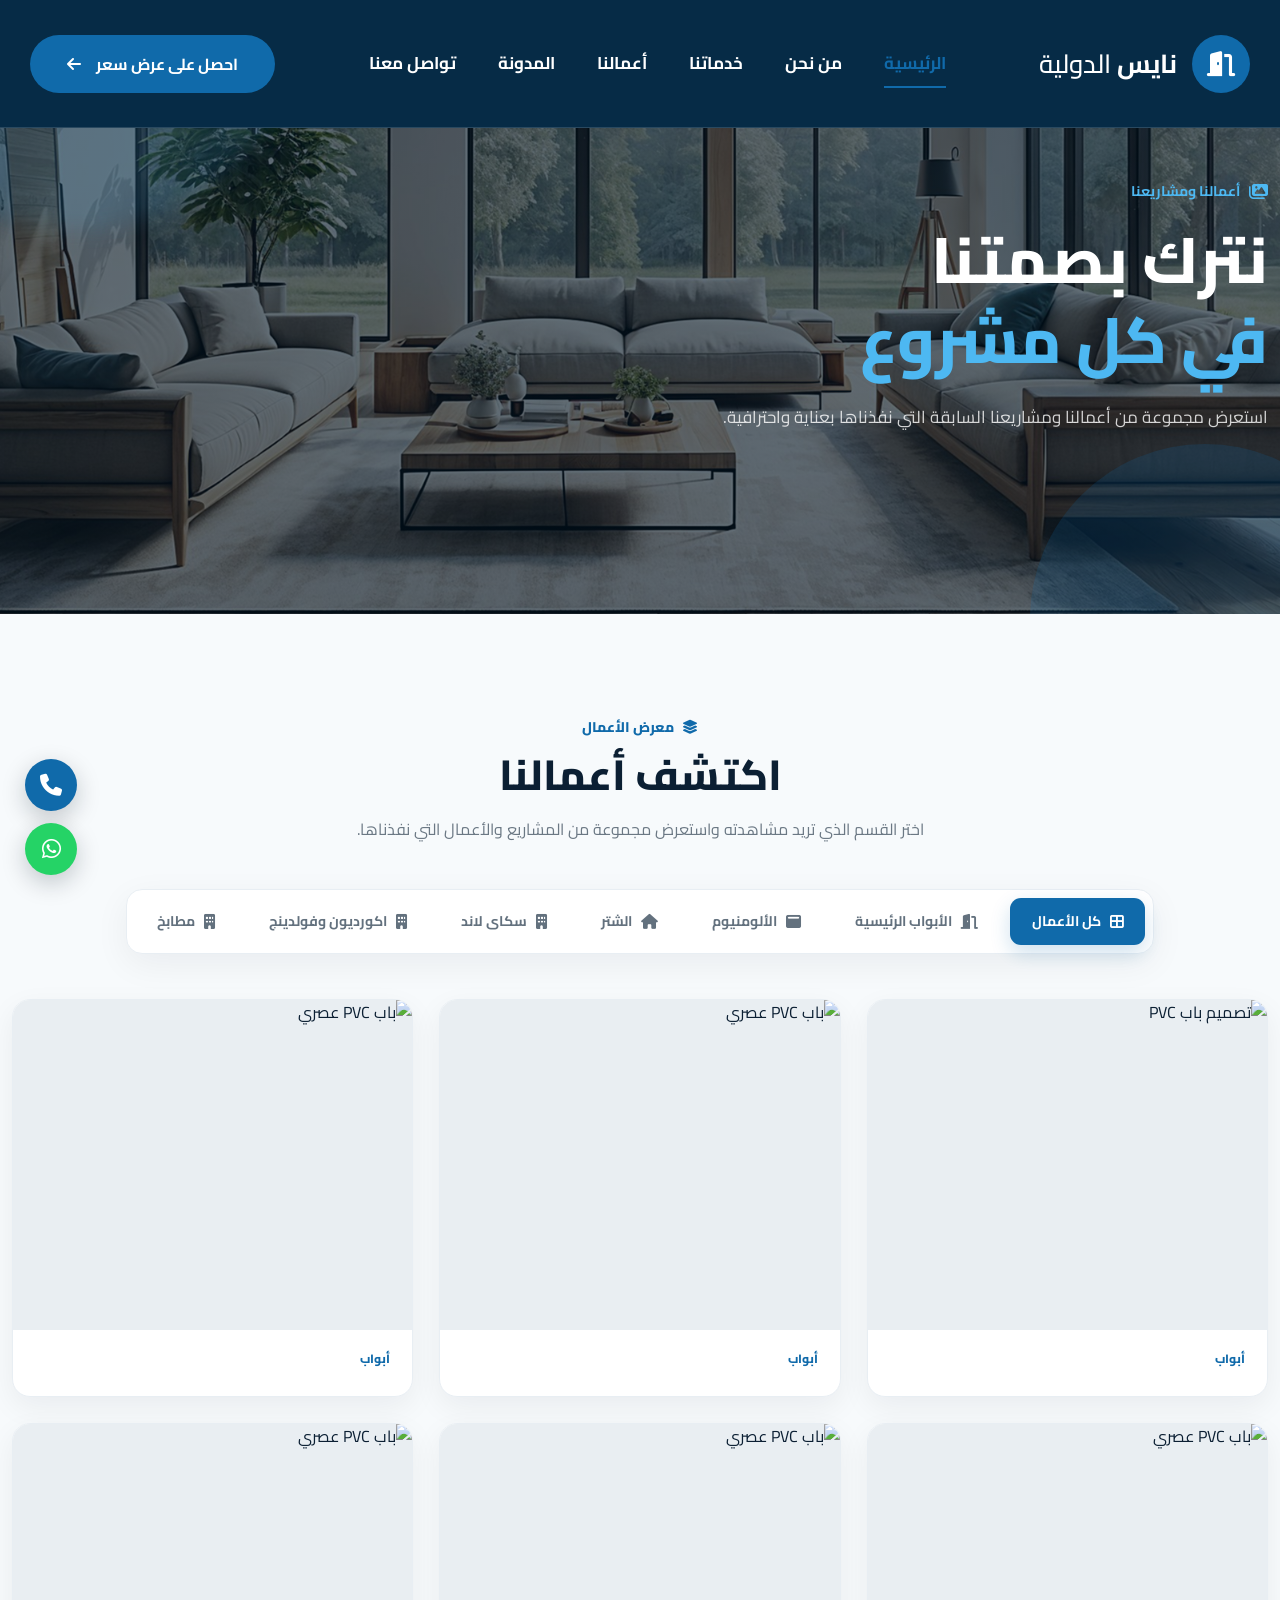
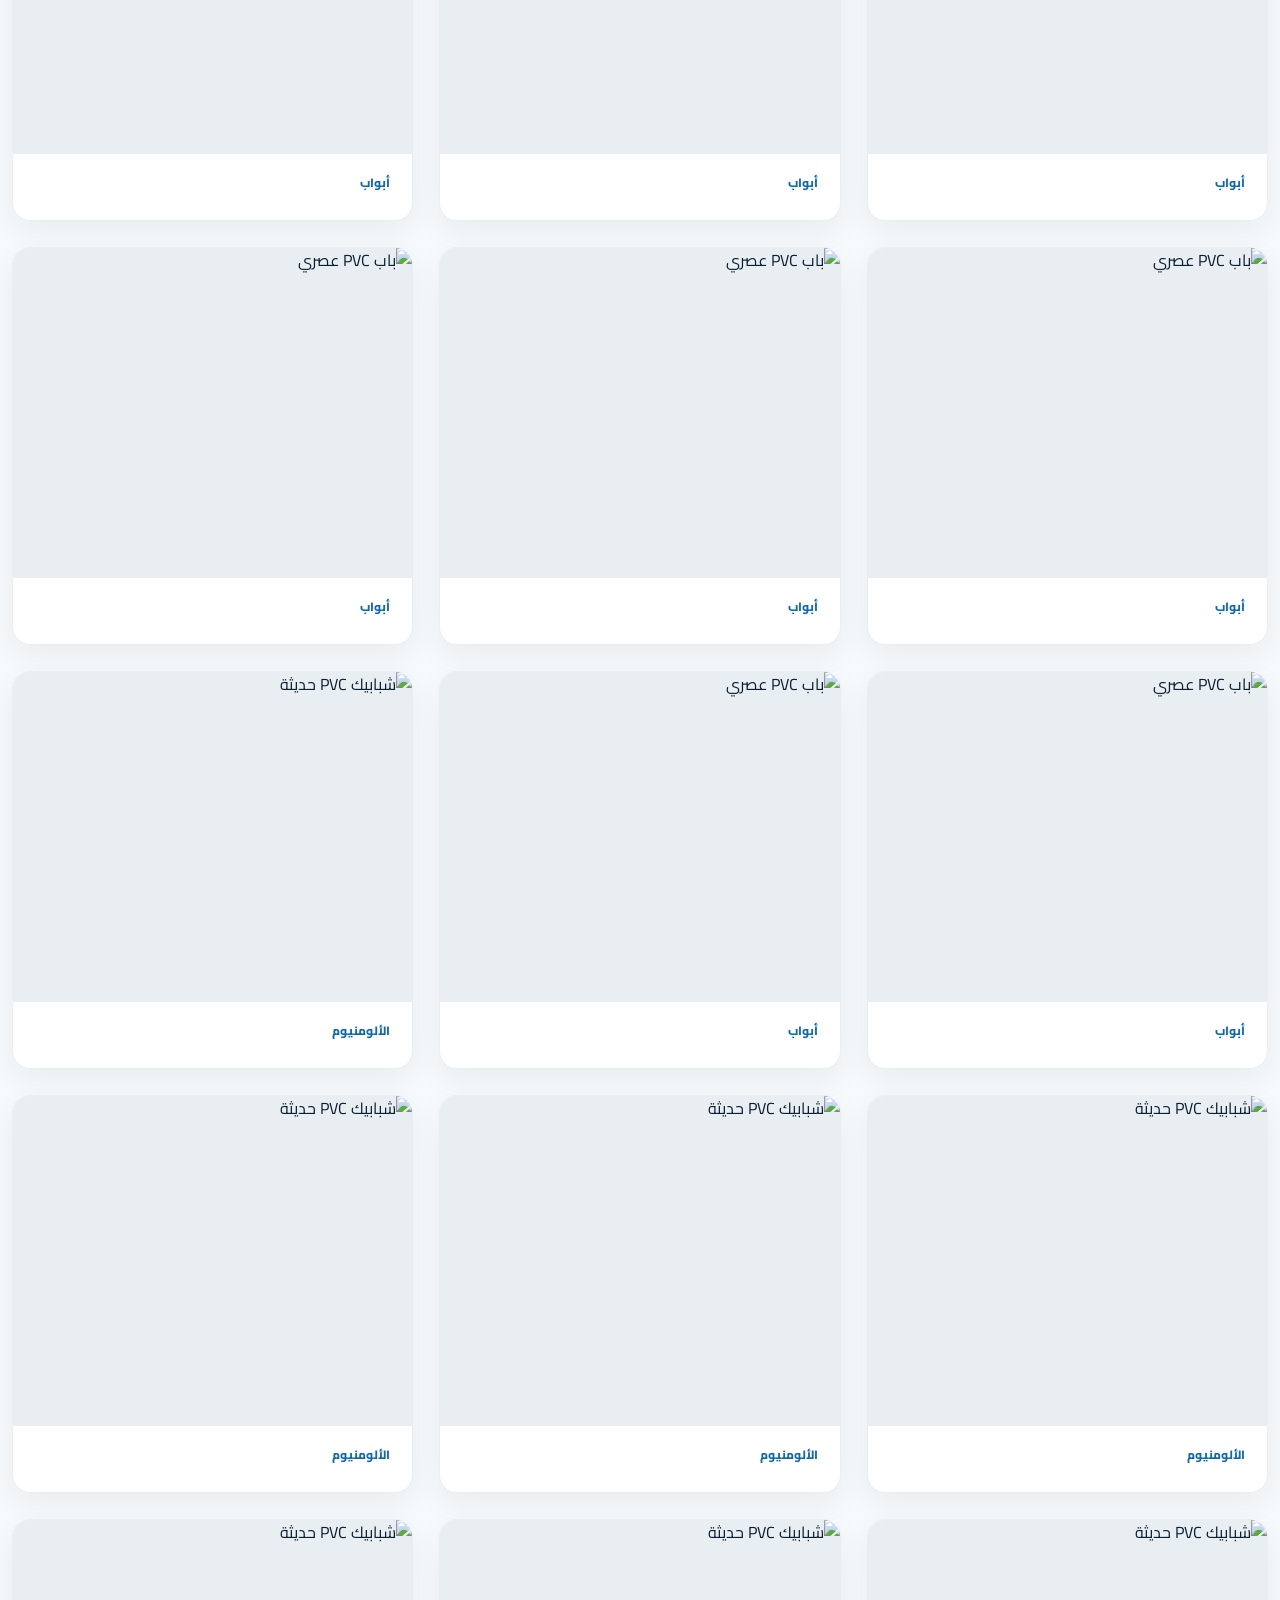
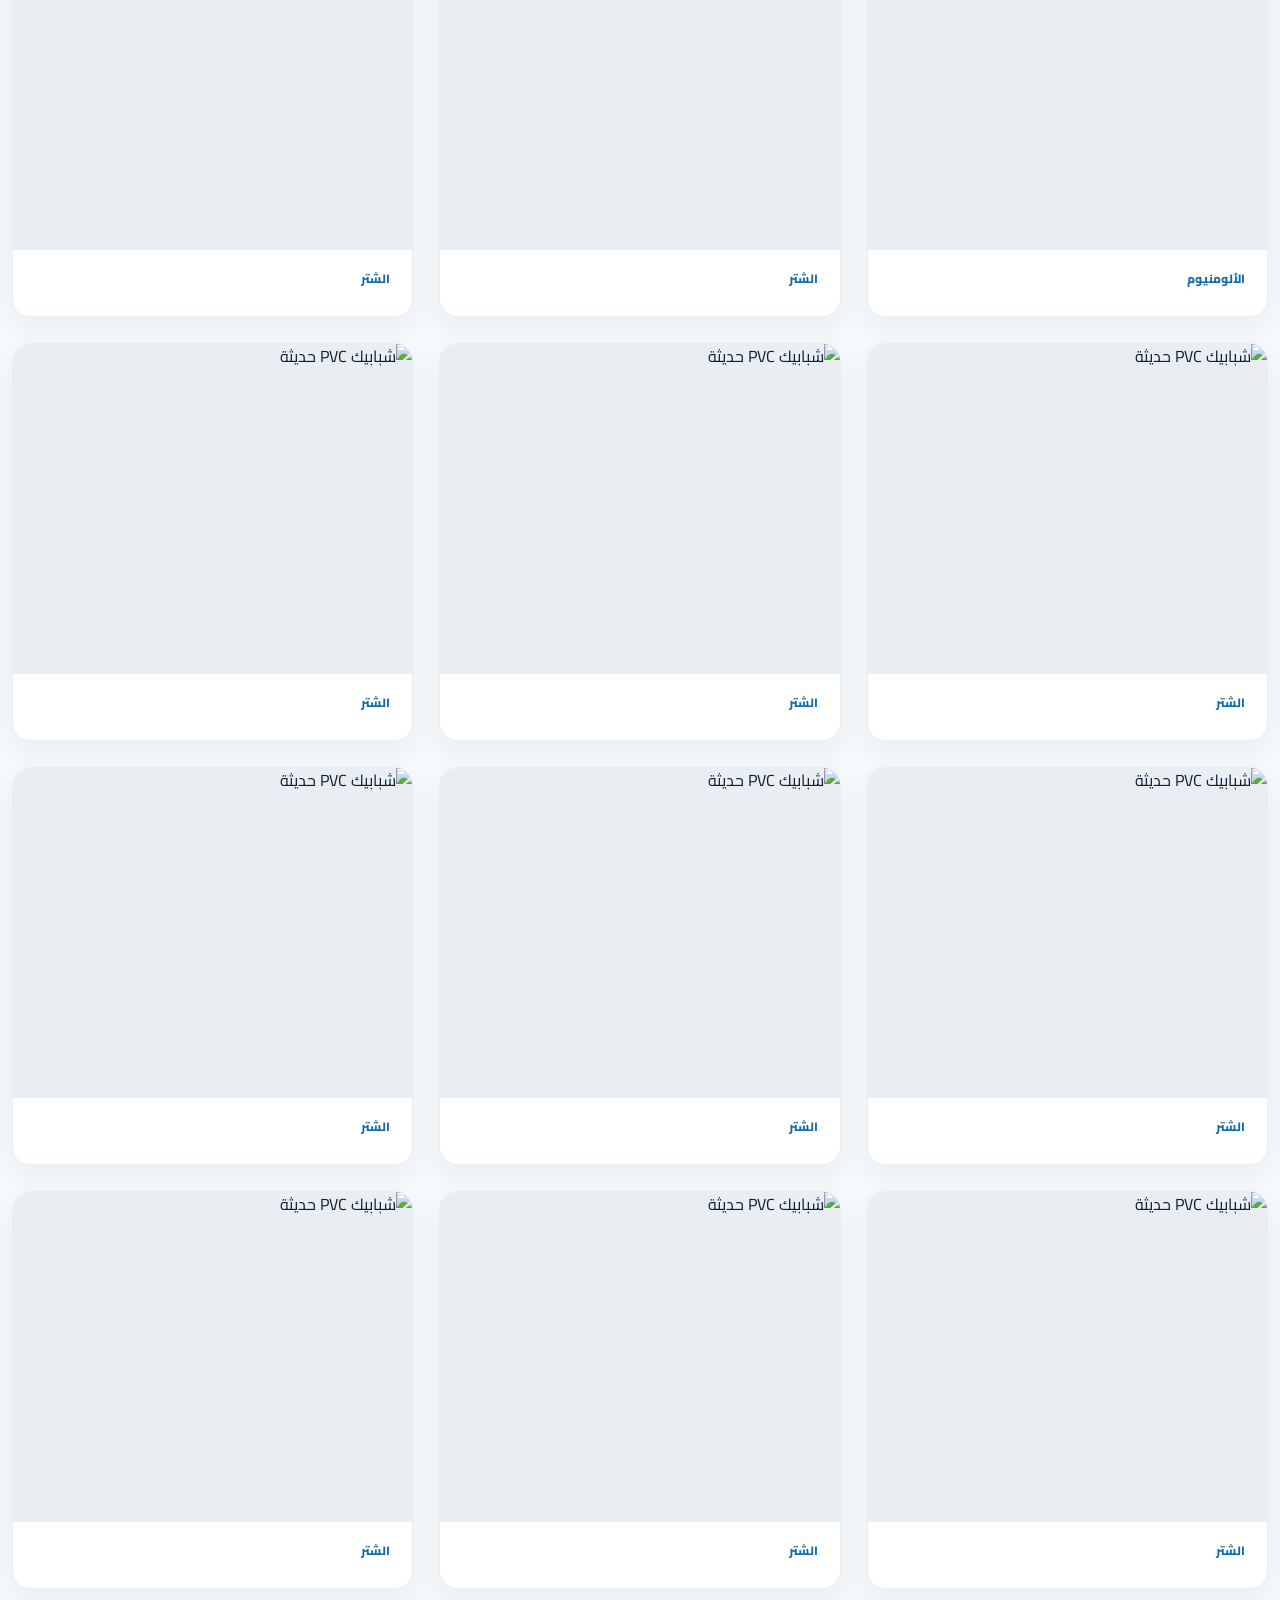
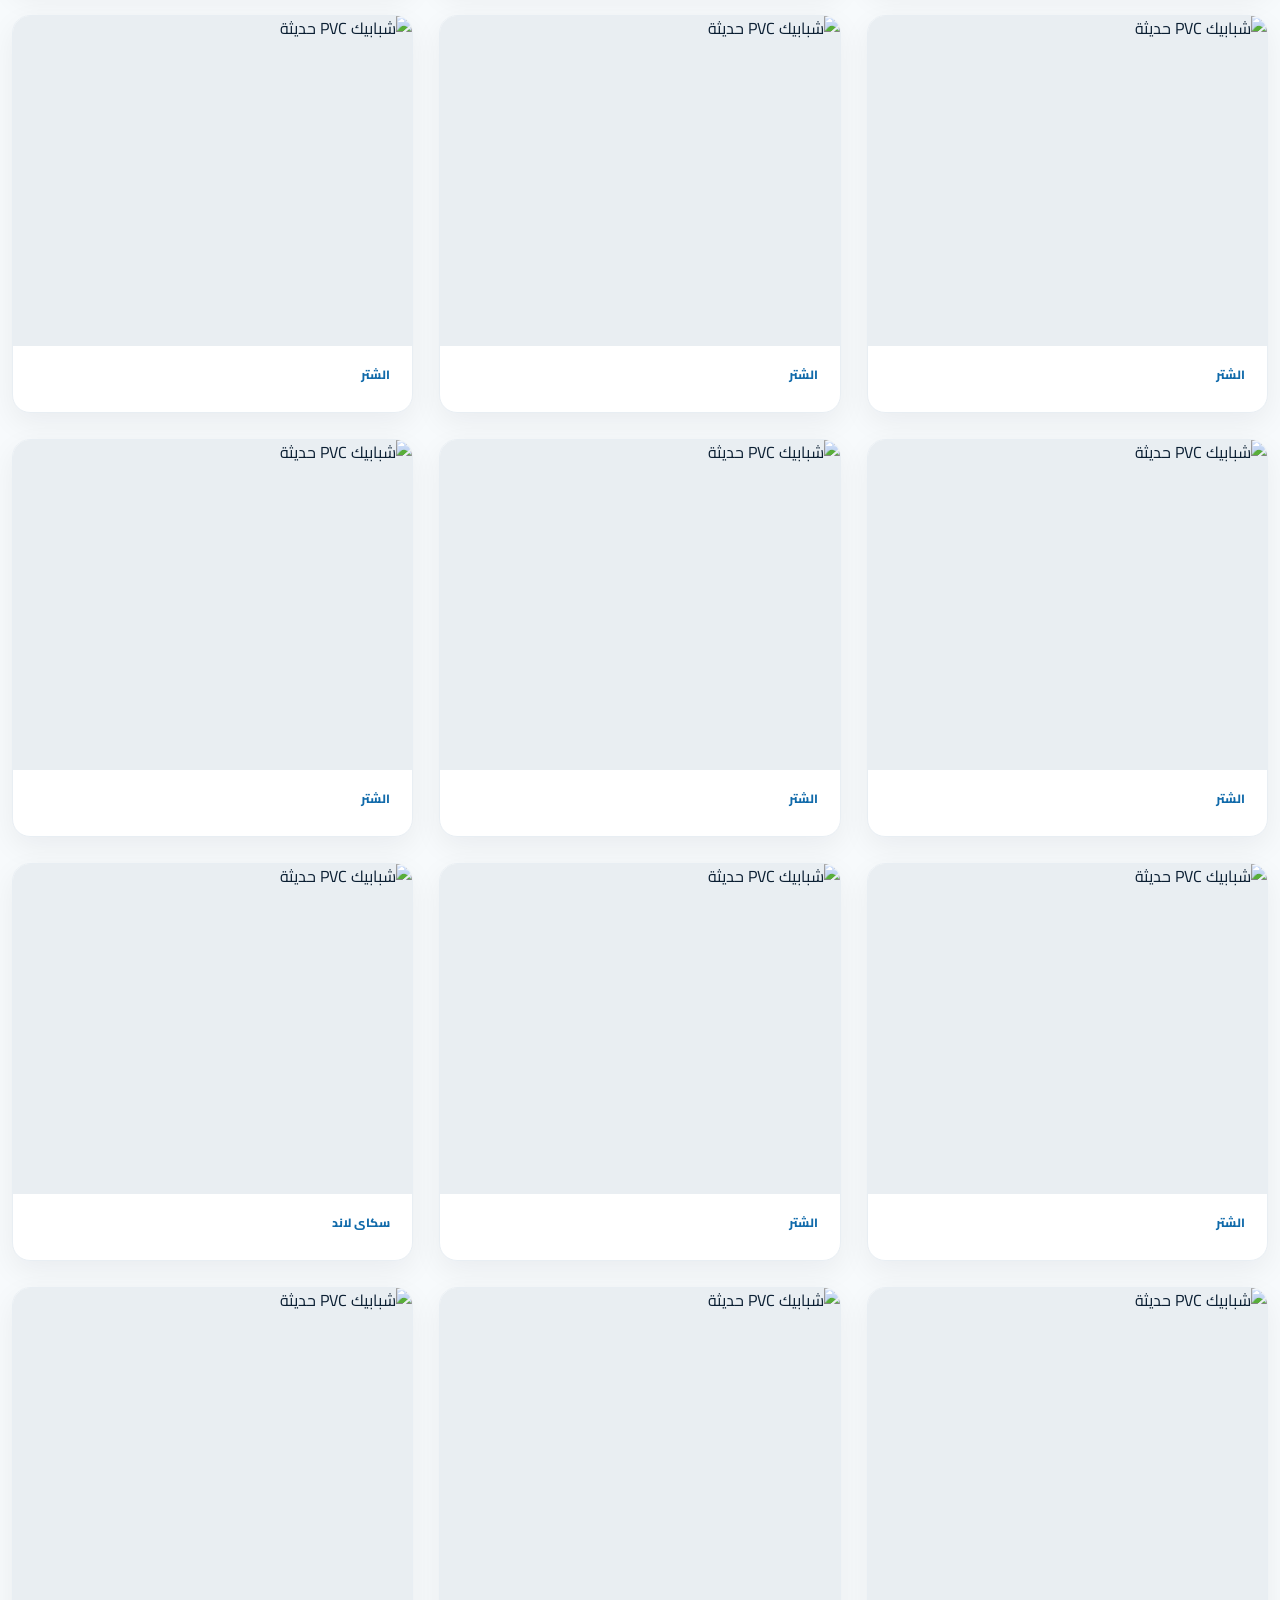
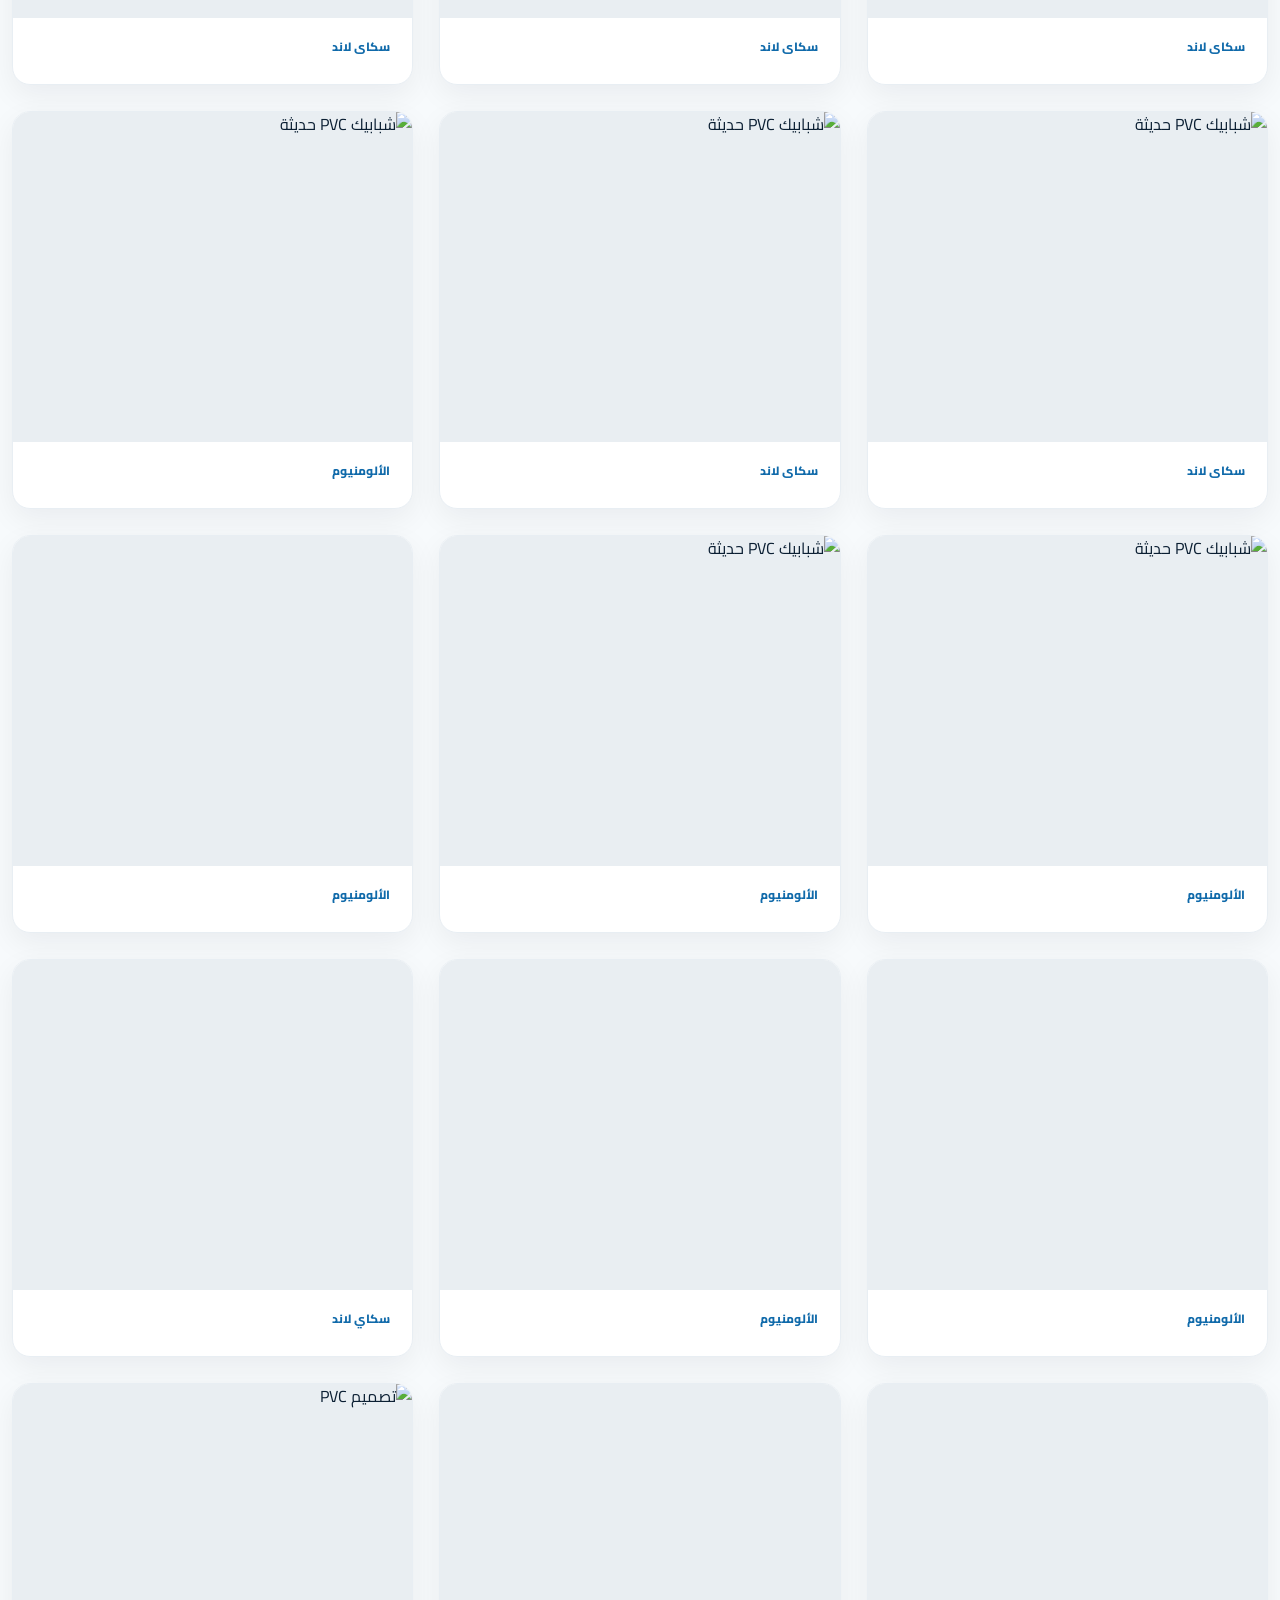
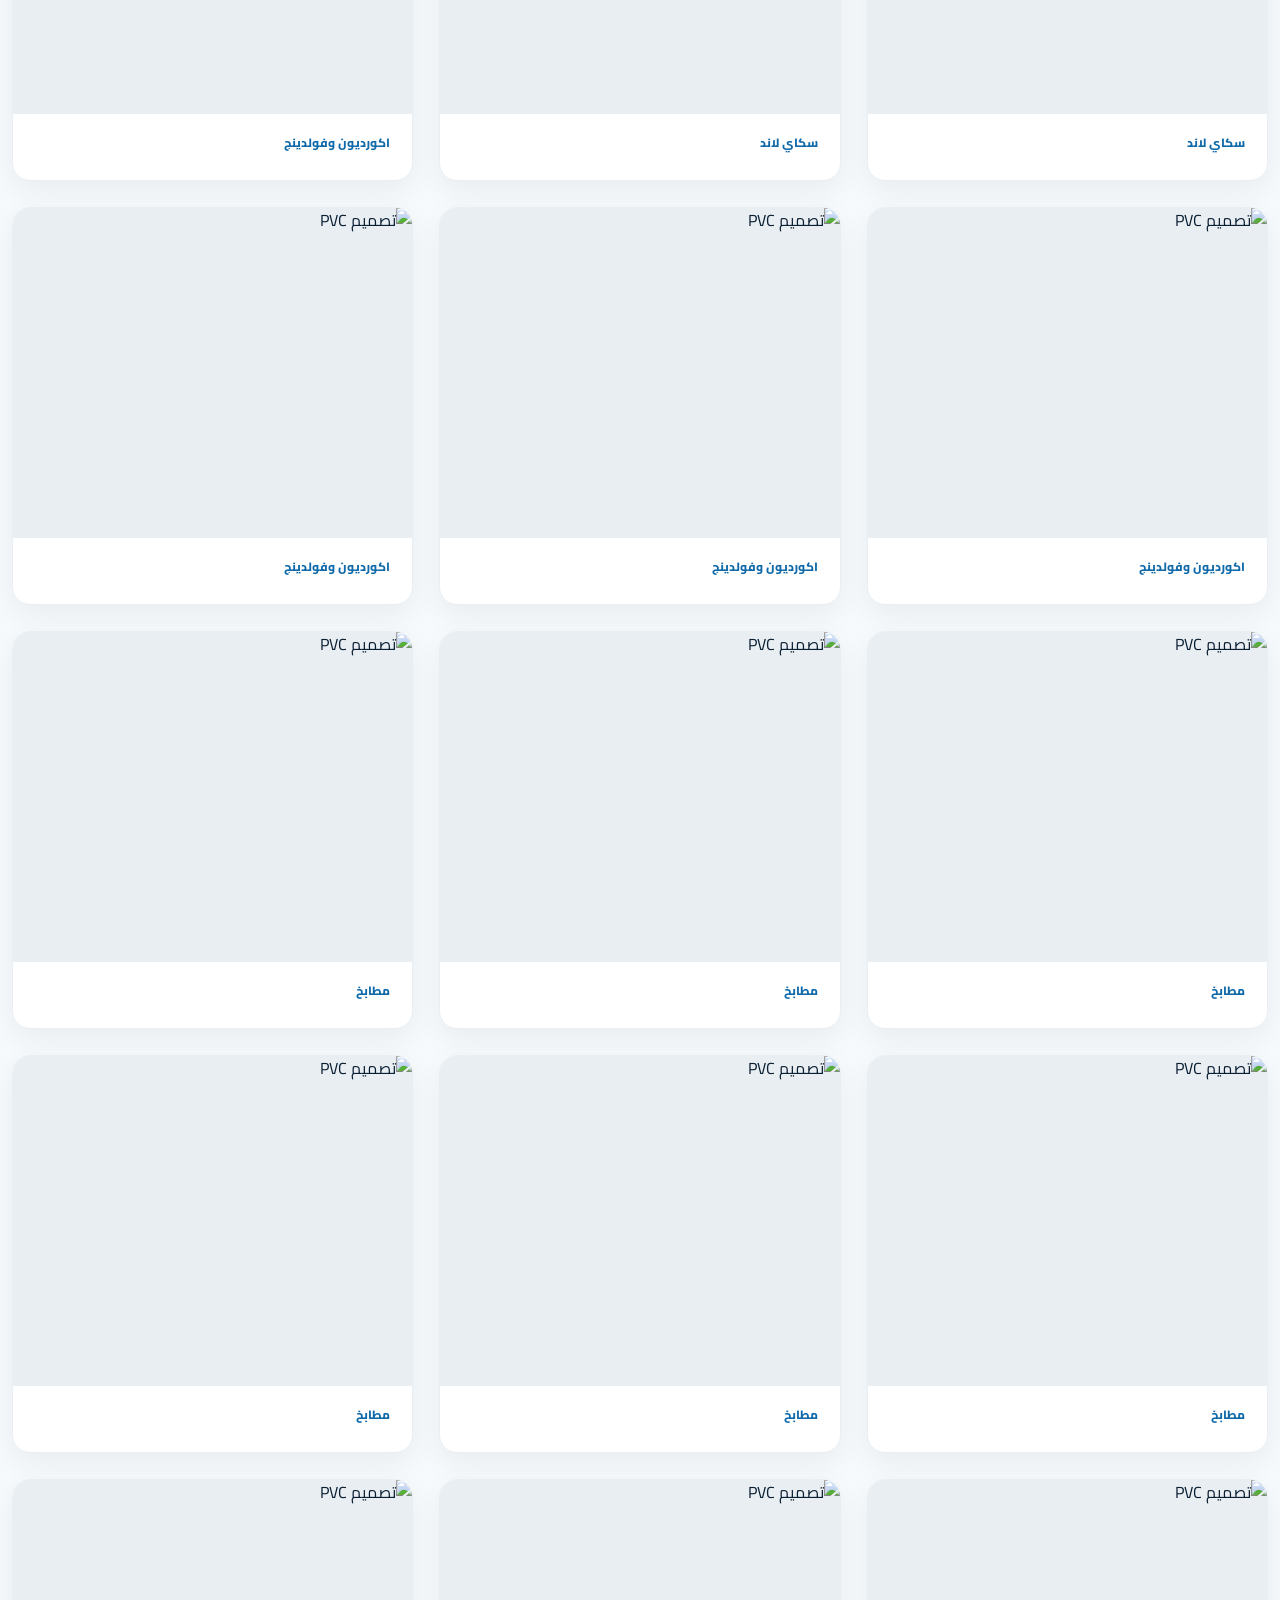
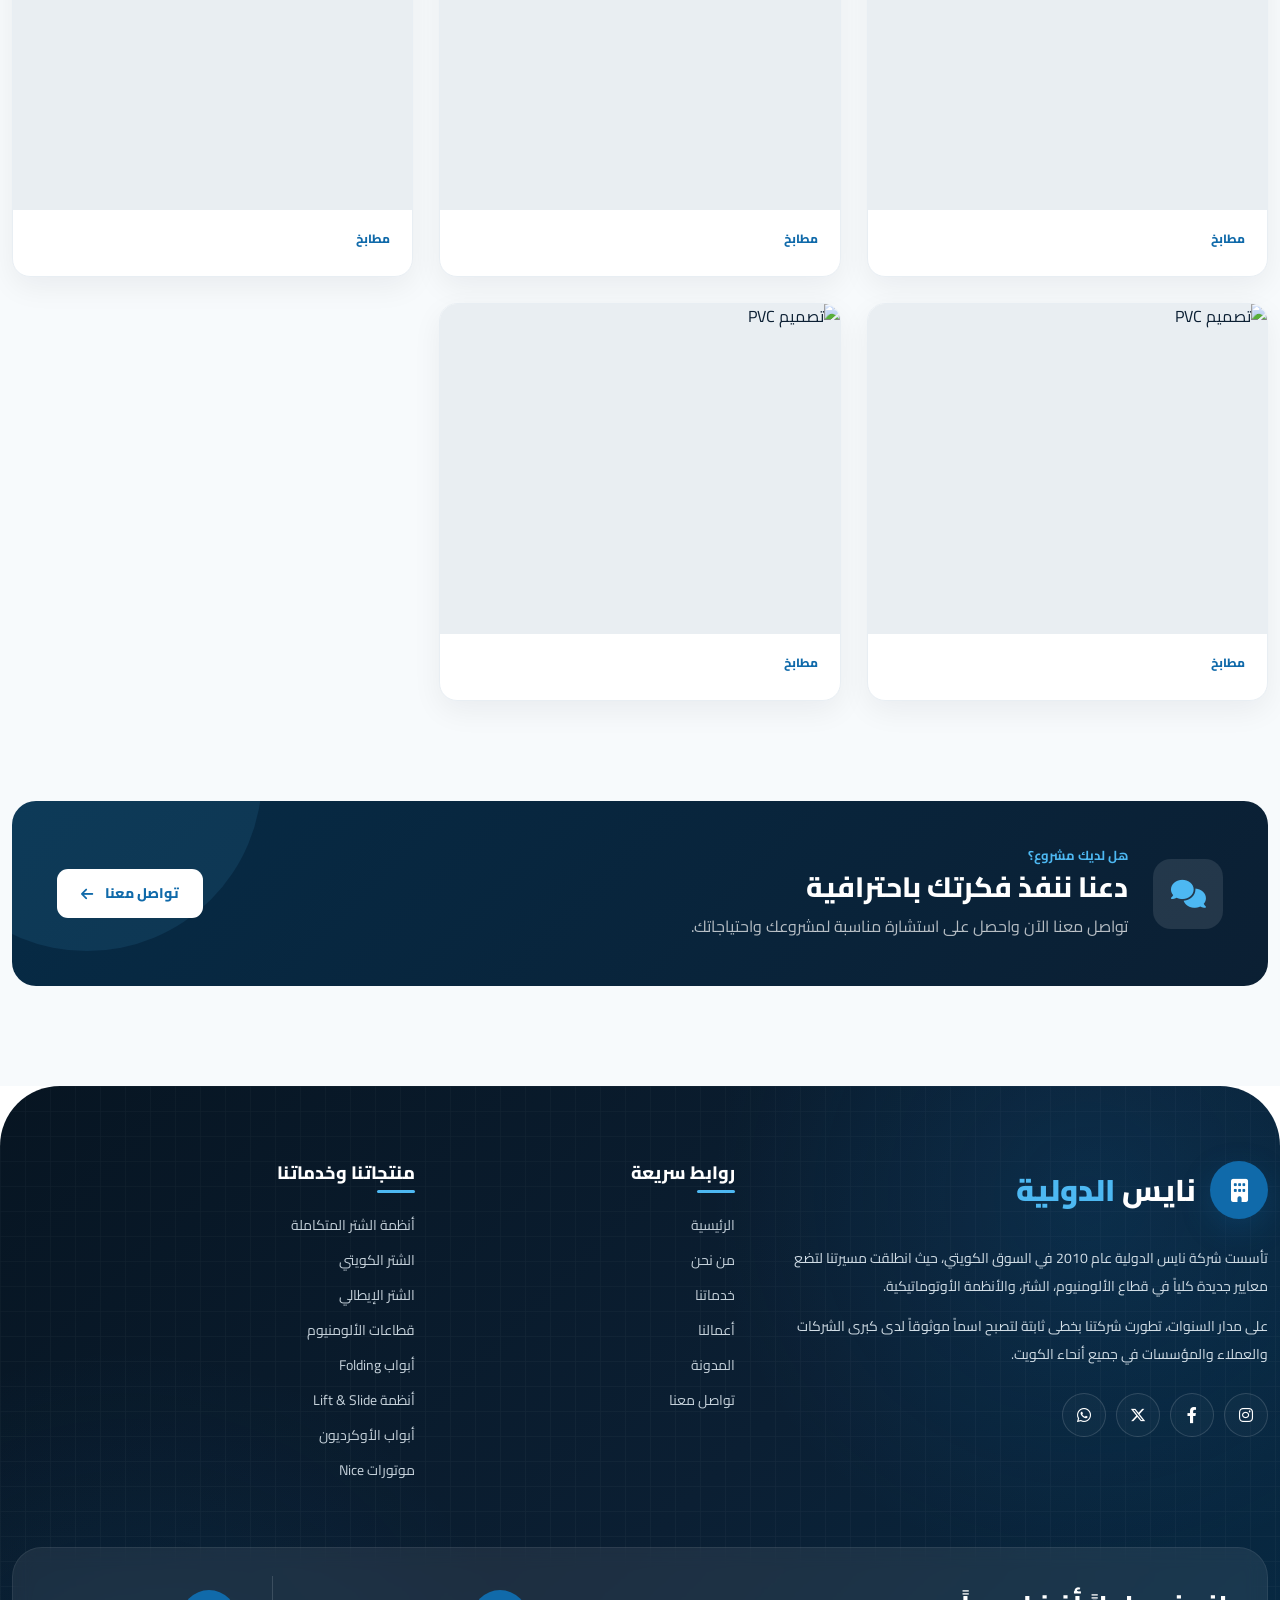
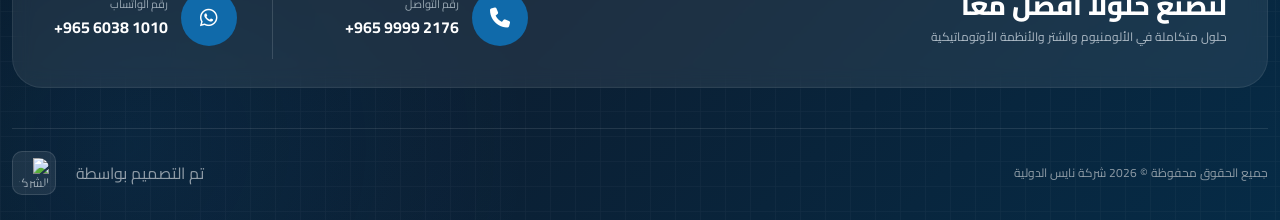
==== commit 2e01745b: "Update works.html" ====
--- a/works.html
+++ b/works.html
@@ -325,47 +325,81 @@
                         <button class="works-tab" type="button" data-category="doors">
 
                             <i class="fa-solid fa-door-open"></i>
+                            <span>الأبواب الرئيسية</span>
+
+                        </button>
+
+                        <button class="works-tab" type="button" data-category="alaminium">
+
+                            <i class="fa-solid fa-window-maximize"></i>
+                            <span>الألومنيوم</span>
+
+                        </button>
+
+                        <button class="works-tab" type="button" data-category="shattar">
+
+                            <i class="fa-solid fa-house"></i>
+                            <span>الشتر</span>
+
+                        </button>
+
+                        <button class="works-tab" type="button" data-category="skyland">
+
+                            <i class="fa-solid fa-building"></i>
+                            <span>سكاى لاند</span>
+
+                        </button>
+                        <button class="works-tab" type="button" data-category="folding">
+
+                            <i class="fa-solid fa-building"></i>
+                            <span>اكورديون وفولدينج</span>
+
+                        </button>
+                        <button class="works-tab" type="button" data-category="kitchen">
+
+                            <i class="fa-solid fa-building"></i>
+                            <span>مطابخ</span>
+
+                        </button>
+
+                    </div>
+
+                </div>
+
+
+                <div class="works-gallery" id="worksGallery">
+
+                    <div class="work-card" data-category="doors" data-aos="fade-up">
+
+                        <div class="work-image">
+                            <img src="images/door-1.jpg" alt="تصميم باب PVC">
+
+                            <div class="work-overlay">
+
+                                <button class="work-view-btn" type="button" data-image="images/door-1.jpg">
+
+                                    <i class="fa-solid fa-expand"></i>
+
+                                </button>
+
+                            </div>
+                        </div>
+
+                        <div class="work-info">
                             <span>أبواب</span>
-
-                        </button>
-
-                        <button class="works-tab" type="button" data-category="windows">
-
-                            <i class="fa-solid fa-window-maximize"></i>
-                            <span>شبابيك</span>
-
-                        </button>
-
-                        <button class="works-tab" type="button" data-category="pvc">
-
-                            <i class="fa-solid fa-house"></i>
-                            <span>PVC</span>
-
-                        </button>
-
-                        <button class="works-tab" type="button" data-category="projects">
-
-                            <i class="fa-solid fa-building"></i>
-                            <span>مشاريع</span>
-
-                        </button>
-
-                    </div>
-
-                </div>
-
-
-                <div class="works-gallery" id="worksGallery">
+                        </div>
+
+                    </div>
+
 
                     <div class="work-card" data-category="doors" data-aos="fade-up">
 
                         <div class="work-image">
-                            <img src="images/header-bg.jpg" alt="تصميم باب PVC">
-
-                            <div class="work-overlay">
-
-                                <button class="work-view-btn" type="button" data-image="images/header-bg.jpg"
-                                    data-title="تصميم باب PVC">
+                            <img src="images/door-2.jpg" alt="باب PVC عصري">
+
+                            <div class="work-overlay">
+
+                                <button class="work-view-btn" type="button" data-image="images/door-2.jpg">
 
                                     <i class="fa-solid fa-expand"></i>
 
@@ -376,21 +410,18 @@
 
                         <div class="work-info">
                             <span>أبواب</span>
-                            <h3>تصميم باب PVC</h3>
-                        </div>
-
-                    </div>
-
+                        </div>
+
+                    </div>
 
                     <div class="work-card" data-category="doors" data-aos="fade-up">
 
                         <div class="work-image">
-                            <img src="images/about-1.jpg" alt="باب PVC عصري">
-
-                            <div class="work-overlay">
-
-                                <button class="work-view-btn" type="button" data-image="images/about-1.jpg"
-                                    data-title="باب PVC عصري">
+                            <img src="images/door-3.jpg" alt="باب PVC عصري">
+
+                            <div class="work-overlay">
+
+                                <button class="work-view-btn" type="button" data-image="images/door-3.jpg">
 
                                     <i class="fa-solid fa-expand"></i>
 
@@ -401,160 +432,1368 @@
 
                         <div class="work-info">
                             <span>أبواب</span>
-                            <h3>باب PVC عصري</h3>
-                        </div>
-
-                    </div>
-
-
-                    <div class="work-card" data-category="windows" data-aos="fade-up">
-
-                        <div class="work-image">
-                            <img src="images/about-2.jpg" alt="شباك PVC">
-
-                            <div class="work-overlay">
-
-                                <button class="work-view-btn" type="button" data-image="images/about-2.jpg"
-                                    data-title="شباك PVC">
-
-                                    <i class="fa-solid fa-expand"></i>
-
-                                </button>
-
-                            </div>
-                        </div>
-
-                        <div class="work-info">
-                            <span>شبابيك</span>
-                            <h3>شباك PVC</h3>
-                        </div>
-
-                    </div>
-
-
-                    <div class="work-card" data-category="windows" data-aos="fade-up">
-
-                        <div class="work-image">
-                            <img src="images/service-1.jpg" alt="شبابيك PVC حديثة">
-
-                            <div class="work-overlay">
-
-                                <button class="work-view-btn" type="button" data-image="images/service-1.jpg"
-                                    data-title="شبابيك PVC حديثة">
-
-                                    <i class="fa-solid fa-expand"></i>
-
-                                </button>
-
-                            </div>
-                        </div>
-
-                        <div class="work-info">
-                            <span>شبابيك</span>
-                            <h3>شبابيك PVC حديثة</h3>
-                        </div>
-
-                    </div>
-
-
-                    <div class="work-card" data-category="pvc" data-aos="fade-up">
-
-                        <div class="work-image">
-                            <img src="images/service-2.jpg" alt="تصميم PVC">
-
-                            <div class="work-overlay">
-
-                                <button class="work-view-btn" type="button" data-image="images/service-2.jpg"
-                                    data-title="تصميم PVC">
-
-                                    <i class="fa-solid fa-expand"></i>
-
-                                </button>
-
-                            </div>
-                        </div>
-
-                        <div class="work-info">
-                            <span>PVC</span>
-                            <h3>تصميم PVC</h3>
-                        </div>
-
-                    </div>
-
-
-                    <div class="work-card" data-category="pvc" data-aos="fade-up">
-
-                        <div class="work-image">
-                            <img src="images/service-3.jpg" alt="تنفيذ PVC">
-
-                            <div class="work-overlay">
-
-                                <button class="work-view-btn" type="button" data-image="images/service-3.jpg"
-                                    data-title="تنفيذ PVC">
-
-                                    <i class="fa-solid fa-expand"></i>
-
-                                </button>
-
-                            </div>
-                        </div>
-
-                        <div class="work-info">
-                            <span>PVC</span>
-                            <h3>تنفيذ PVC</h3>
-                        </div>
-
-                    </div>
-
-
-                    <div class="work-card" data-category="projects" data-aos="fade-up">
-
-                        <div class="work-image">
-                            <img src="images/service-4.jpg" alt="مشروع سكني">
-
-                            <div class="work-overlay">
-
-                                <button class="work-view-btn" type="button" data-image="images/service-4.jpg"
-                                    data-title="مشروع سكني">
-
-                                    <i class="fa-solid fa-expand"></i>
-
-                                </button>
-
-                            </div>
-                        </div>
-
-                        <div class="work-info">
-                            <span>مشاريع</span>
-                            <h3>مشروع سكني</h3>
-                        </div>
-
-                    </div>
-
-
-                    <div class="work-card" data-category="projects" data-aos="fade-up">
-
-                        <div class="work-image">
-                            <img src="images/service-5.jpg" alt="مشروع تجاري">
-
-                            <div class="work-overlay">
-
-                                <button class="work-view-btn" type="button" data-image="images/service-5.jpg"
-                                    data-title="مشروع تجاري">
-
-                                    <i class="fa-solid fa-expand"></i>
-
-                                </button>
-
-                            </div>
-                        </div>
-
-                        <div class="work-info">
-                            <span>مشاريع</span>
-                            <h3>مشروع تجاري</h3>
-                        </div>
-
-                    </div>
+                        </div>
+
+                    </div>
+                    <div class="work-card" data-category="doors" data-aos="fade-up">
+
+                        <div class="work-image">
+                            <img src="images/door-4.jpg" alt="باب PVC عصري">
+
+                            <div class="work-overlay">
+
+                                <button class="work-view-btn" type="button" data-image="images/door-4.jpg">
+
+                                    <i class="fa-solid fa-expand"></i>
+
+                                </button>
+
+                            </div>
+                        </div>
+
+                        <div class="work-info">
+                            <span>أبواب</span>
+                        </div>
+
+                    </div>
+                    <div class="work-card" data-category="doors" data-aos="fade-up">
+
+                        <div class="work-image">
+                            <img src="images/door-5.jpg" alt="باب PVC عصري">
+
+                            <div class="work-overlay">
+
+                                <button class="work-view-btn" type="button" data-image="images/door-5.jpg">
+
+                                    <i class="fa-solid fa-expand"></i>
+
+                                </button>
+
+                            </div>
+                        </div>
+
+                        <div class="work-info">
+                            <span>أبواب</span>
+                        </div>
+
+                    </div>
+                    <div class="work-card" data-category="doors" data-aos="fade-up">
+
+                        <div class="work-image">
+                            <img src="images/door-6.jpg" alt="باب PVC عصري">
+
+                            <div class="work-overlay">
+
+                                <button class="work-view-btn" type="button" data-image="images/door-6.jpg">
+
+                                    <i class="fa-solid fa-expand"></i>
+
+                                </button>
+
+                            </div>
+                        </div>
+
+                        <div class="work-info">
+                            <span>أبواب</span>
+                        </div>
+
+                    </div>
+                    <div class="work-card" data-category="doors" data-aos="fade-up">
+
+                        <div class="work-image">
+                            <img src="images/door-7.jpg" alt="باب PVC عصري">
+
+                            <div class="work-overlay">
+
+                                <button class="work-view-btn" type="button" data-image="images/door-7.jpg">
+
+                                    <i class="fa-solid fa-expand"></i>
+
+                                </button>
+
+                            </div>
+                        </div>
+
+                        <div class="work-info">
+                            <span>أبواب</span>
+                        </div>
+
+                    </div>
+                    <div class="work-card" data-category="doors" data-aos="fade-up">
+
+                        <div class="work-image">
+                            <img src="images/door-8.jpg" alt="باب PVC عصري">
+
+                            <div class="work-overlay">
+
+                                <button class="work-view-btn" type="button" data-image="images/door-8.jpg">
+
+                                    <i class="fa-solid fa-expand"></i>
+
+                                </button>
+
+                            </div>
+                        </div>
+
+                        <div class="work-info">
+                            <span>أبواب</span>
+                        </div>
+
+                    </div>
+                    <div class="work-card" data-category="doors" data-aos="fade-up">
+
+                        <div class="work-image">
+                            <img src="images/door-9.jpg" alt="باب PVC عصري">
+
+                            <div class="work-overlay">
+
+                                <button class="work-view-btn" type="button" data-image="images/door-9.jpg">
+
+                                    <i class="fa-solid fa-expand"></i>
+
+                                </button>
+
+                            </div>
+                        </div>
+
+                        <div class="work-info">
+                            <span>أبواب</span>
+                        </div>
+
+                    </div>
+                    <div class="work-card" data-category="doors" data-aos="fade-up">
+
+                        <div class="work-image">
+                            <img src="images/door-10.jpg" alt="باب PVC عصري">
+
+                            <div class="work-overlay">
+
+                                <button class="work-view-btn" type="button" data-image="images/door-10.jpg">
+
+                                    <i class="fa-solid fa-expand"></i>
+
+                                </button>
+
+                            </div>
+                        </div>
+
+                        <div class="work-info">
+                            <span>أبواب</span>
+                        </div>
+
+                    </div>
+                    <div class="work-card" data-category="doors" data-aos="fade-up">
+
+                        <div class="work-image">
+                            <img src="images/door-11.jpg" alt="باب PVC عصري">
+
+                            <div class="work-overlay">
+
+                                <button class="work-view-btn" type="button" data-image="images/door-11.jpg">
+
+                                    <i class="fa-solid fa-expand"></i>
+
+                                </button>
+
+                            </div>
+                        </div>
+
+                        <div class="work-info">
+                            <span>أبواب</span>
+                        </div>
+
+                    </div>
+                  
+
+                    <div class="work-card" data-category="alaminium" data-aos="fade-up">
+
+                        <div class="work-image">
+                            <img src="images/alaminium-2.jpg" alt="شبابيك PVC حديثة">
+
+                            <div class="work-overlay">
+
+                                <button class="work-view-btn" type="button" data-image="images/alaminium-2.jpg">
+
+                                    <i class="fa-solid fa-expand"></i>
+
+                                </button>
+
+                            </div>
+                        </div>
+
+                        <div class="work-info">
+                            <span>الألومنيوم</span>
+                        </div>
+
+                    </div>
+                    <div class="work-card" data-category="alaminium" data-aos="fade-up">
+
+                        <div class="work-image">
+                            <img src="images/alaminium-3.jpg" alt="شبابيك PVC حديثة">
+
+                            <div class="work-overlay">
+
+                                <button class="work-view-btn" type="button" data-image="images/alaminium-3.jpg">
+
+                                    <i class="fa-solid fa-expand"></i>
+
+                                </button>
+
+                            </div>
+                        </div>
+
+                        <div class="work-info">
+                            <span>الألومنيوم</span>
+                        </div>
+
+                    </div>
+                    <div class="work-card" data-category="alaminium" data-aos="fade-up">
+
+                        <div class="work-image">
+                            <img src="images/alaminium-4.jpg" alt="شبابيك PVC حديثة">
+
+                            <div class="work-overlay">
+
+                                <button class="work-view-btn" type="button" data-image="images/alaminium-4.jpg">
+
+                                    <i class="fa-solid fa-expand"></i>
+
+                                </button>
+
+                            </div>
+                        </div>
+
+                        <div class="work-info">
+                            <span>الألومنيوم</span>
+                        </div>
+
+                    </div>
+                    <div class="work-card" data-category="alaminium" data-aos="fade-up">
+
+                        <div class="work-image">
+                            <img src="images/alaminium-5.jpg" alt="شبابيك PVC حديثة">
+
+                            <div class="work-overlay">
+
+                                <button class="work-view-btn" type="button" data-image="images/alaminium-5.jpg">
+
+                                    <i class="fa-solid fa-expand"></i>
+
+                                </button>
+
+                            </div>
+                        </div>
+
+                        <div class="work-info">
+                            <span>الألومنيوم</span>
+                        </div>
+
+                    </div>
+                    <div class="work-card" data-category="alaminium" data-aos="fade-up">
+
+                        <div class="work-image">
+                            <img src="images/alaminium-6.jpg" alt="شبابيك PVC حديثة">
+
+                            <div class="work-overlay">
+
+                                <button class="work-view-btn" type="button" data-image="images/alaminium-6.jpg">
+
+                                    <i class="fa-solid fa-expand"></i>
+
+                                </button>
+
+                            </div>
+                        </div>
+
+                        <div class="work-info">
+                            <span>الألومنيوم</span>
+                        </div>
+
+                    </div>
+                  
+                    <div class="work-card" data-category="shattar" data-aos="fade-up">
+
+                        <div class="work-image">
+                            <img src="images/shattar-1.jpg" alt="شبابيك PVC حديثة">
+
+                            <div class="work-overlay">
+
+                                <button class="work-view-btn" type="button" data-image="images/shattar-1.jpg">
+
+                                    <i class="fa-solid fa-expand"></i>
+
+                                </button>
+
+                            </div>
+                        </div>
+
+                        <div class="work-info">
+                            <span>الشتر</span>
+                        </div>
+
+                    </div>
+                    <div class="work-card" data-category="shattar" data-aos="fade-up">
+
+                        <div class="work-image">
+                            <img src="images/shattar-2.jpg" alt="شبابيك PVC حديثة">
+
+                            <div class="work-overlay">
+
+                                <button class="work-view-btn" type="button" data-image="images/shattar-2.jpg">
+
+                                    <i class="fa-solid fa-expand"></i>
+
+                                </button>
+
+                            </div>
+                        </div>
+
+                        <div class="work-info">
+                            <span>الشتر</span>
+                        </div>
+
+                    </div>
+                    <div class="work-card" data-category="shattar" data-aos="fade-up">
+
+                        <div class="work-image">
+                            <img src="images/shattar-3.jpg" alt="شبابيك PVC حديثة">
+
+                            <div class="work-overlay">
+
+                                <button class="work-view-btn" type="button" data-image="images/shattar-3.jpg">
+
+                                    <i class="fa-solid fa-expand"></i>
+
+                                </button>
+
+                            </div>
+                        </div>
+
+                        <div class="work-info">
+                            <span>الشتر</span>
+                        </div>
+
+                    </div>
+                    <div class="work-card" data-category="shattar" data-aos="fade-up">
+
+                        <div class="work-image">
+                            <img src="images/shattar-4.jpg" alt="شبابيك PVC حديثة">
+
+                            <div class="work-overlay">
+
+                                <button class="work-view-btn" type="button" data-image="images/shattar-4.jpg">
+
+                                    <i class="fa-solid fa-expand"></i>
+
+                                </button>
+
+                            </div>
+                        </div>
+
+                        <div class="work-info">
+                            <span>الشتر</span>
+                        </div>
+
+                    </div>
+                    <div class="work-card" data-category="shattar" data-aos="fade-up">
+
+                        <div class="work-image">
+                            <img src="images/shattar-5.jpg" alt="شبابيك PVC حديثة">
+
+                            <div class="work-overlay">
+
+                                <button class="work-view-btn" type="button" data-image="images/shattar-5.jpg">
+
+                                    <i class="fa-solid fa-expand"></i>
+
+                                </button>
+
+                            </div>
+                        </div>
+
+                        <div class="work-info">
+                            <span>الشتر</span>
+                        </div>
+
+                    </div>
+                    <div class="work-card" data-category="shattar" data-aos="fade-up">
+
+                        <div class="work-image">
+                            <img src="images/shattar-6.jpg" alt="شبابيك PVC حديثة">
+
+                            <div class="work-overlay">
+
+                                <button class="work-view-btn" type="button" data-image="images/shattar-6.jpg">
+
+                                    <i class="fa-solid fa-expand"></i>
+
+                                </button>
+
+                            </div>
+                        </div>
+
+                        <div class="work-info">
+                            <span>الشتر</span>
+                        </div>
+
+                    </div>
+                    <div class="work-card" data-category="shattar" data-aos="fade-up">
+
+                        <div class="work-image">
+                            <img src="images/shattar-7.jpg" alt="شبابيك PVC حديثة">
+
+                            <div class="work-overlay">
+
+                                <button class="work-view-btn" type="button" data-image="images/shattar-7.jpg">
+
+                                    <i class="fa-solid fa-expand"></i>
+
+                                </button>
+
+                            </div>
+                        </div>
+
+                        <div class="work-info">
+                            <span>الشتر</span>
+                        </div>
+
+                    </div>
+                    <div class="work-card" data-category="shattar" data-aos="fade-up">
+
+                        <div class="work-image">
+                            <img src="images/shattar-8.jpg" alt="شبابيك PVC حديثة">
+
+                            <div class="work-overlay">
+
+                                <button class="work-view-btn" type="button" data-image="images/shattar-8.jpg">
+
+                                    <i class="fa-solid fa-expand"></i>
+
+                                </button>
+
+                            </div>
+                        </div>
+
+                        <div class="work-info">
+                            <span>الشتر</span>
+                        </div>
+
+                    </div>
+                    <div class="work-card" data-category="shattar" data-aos="fade-up">
+
+                        <div class="work-image">
+                            <img src="images/shattar-9.jpg" alt="شبابيك PVC حديثة">
+
+                            <div class="work-overlay">
+
+                                <button class="work-view-btn" type="button" data-image="images/shattar-9.jpg">
+
+                                    <i class="fa-solid fa-expand"></i>
+
+                                </button>
+
+                            </div>
+                        </div>
+
+                        <div class="work-info">
+                            <span>الشتر</span>
+                        </div>
+
+                    </div>
+                    <div class="work-card" data-category="shattar" data-aos="fade-up">
+
+                        <div class="work-image">
+                            <img src="images/shattar-10.jpg" alt="شبابيك PVC حديثة">
+
+                            <div class="work-overlay">
+
+                                <button class="work-view-btn" type="button" data-image="images/shattar-10.jpg">
+
+                                    <i class="fa-solid fa-expand"></i>
+
+                                </button>
+
+                            </div>
+                        </div>
+
+                        <div class="work-info">
+                            <span>الشتر</span>
+                        </div>
+
+                    </div>
+                    <div class="work-card" data-category="shattar" data-aos="fade-up">
+
+                        <div class="work-image">
+                            <img src="images/shattar-11.jpg" alt="شبابيك PVC حديثة">
+
+                            <div class="work-overlay">
+
+                                <button class="work-view-btn" type="button" data-image="images/shattar-11.jpg">
+
+                                    <i class="fa-solid fa-expand"></i>
+
+                                </button>
+
+                            </div>
+                        </div>
+
+                        <div class="work-info">
+                            <span>الشتر</span>
+                        </div>
+
+                    </div>
+                    <div class="work-card" data-category="shattar" data-aos="fade-up">
+
+                        <div class="work-image">
+                            <img src="images/shattar-12.jpg" alt="شبابيك PVC حديثة">
+
+                            <div class="work-overlay">
+
+                                <button class="work-view-btn" type="button" data-image="images/shattar-12.jpg">
+
+                                    <i class="fa-solid fa-expand"></i>
+
+                                </button>
+
+                            </div>
+                        </div>
+
+                        <div class="work-info">
+                            <span>الشتر</span>
+                        </div>
+
+                    </div>
+                    <div class="work-card" data-category="shattar" data-aos="fade-up">
+
+                        <div class="work-image">
+                            <img src="images/shattar-13.jpg" alt="شبابيك PVC حديثة">
+
+                            <div class="work-overlay">
+
+                                <button class="work-view-btn" type="button" data-image="images/shattar-13.jpg">
+
+                                    <i class="fa-solid fa-expand"></i>
+
+                                </button>
+
+                            </div>
+                        </div>
+
+                        <div class="work-info">
+                            <span>الشتر</span>
+                        </div>
+
+                    </div>
+                    <div class="work-card" data-category="shattar" data-aos="fade-up">
+
+                        <div class="work-image">
+                            <img src="images/shattar-14.jpg" alt="شبابيك PVC حديثة">
+
+                            <div class="work-overlay">
+
+                                <button class="work-view-btn" type="button" data-image="images/shattar-14.jpg">
+
+                                    <i class="fa-solid fa-expand"></i>
+
+                                </button>
+
+                            </div>
+                        </div>
+
+                        <div class="work-info">
+                            <span>الشتر</span>
+                        </div>
+
+                    </div>
+                    <div class="work-card" data-category="shattar" data-aos="fade-up">
+
+                        <div class="work-image">
+                            <img src="images/shattar-15.jpg" alt="شبابيك PVC حديثة">
+
+                            <div class="work-overlay">
+
+                                <button class="work-view-btn" type="button" data-image="images/shattar-15.jpg">
+
+                                    <i class="fa-solid fa-expand"></i>
+
+                                </button>
+
+                            </div>
+                        </div>
+
+                        <div class="work-info">
+                            <span>الشتر</span>
+                        </div>
+
+                    </div>
+                    <div class="work-card" data-category="shattar" data-aos="fade-up">
+
+                        <div class="work-image">
+                            <img src="images/shattar-16.jpg" alt="شبابيك PVC حديثة">
+
+                            <div class="work-overlay">
+
+                                <button class="work-view-btn" type="button" data-image="images/shattar-16.jpg">
+
+                                    <i class="fa-solid fa-expand"></i>
+
+                                </button>
+
+                            </div>
+                        </div>
+
+                        <div class="work-info">
+                            <span>الشتر</span>
+                        </div>
+
+                    </div>
+                    <div class="work-card" data-category="shattar" data-aos="fade-up">
+
+                        <div class="work-image">
+                            <img src="images/shattar-17.jpg" alt="شبابيك PVC حديثة">
+
+                            <div class="work-overlay">
+
+                                <button class="work-view-btn" type="button" data-image="images/shattar-17.jpg">
+
+                                    <i class="fa-solid fa-expand"></i>
+
+                                </button>
+
+                            </div>
+                        </div>
+
+                        <div class="work-info">
+                            <span>الشتر</span>
+                        </div>
+
+                    </div>
+                    <div class="work-card" data-category="shattar" data-aos="fade-up">
+
+                        <div class="work-image">
+                            <img src="images/shattar-18.jpg" alt="شبابيك PVC حديثة">
+
+                            <div class="work-overlay">
+
+                                <button class="work-view-btn" type="button" data-image="images/shattar-18.jpg">
+
+                                    <i class="fa-solid fa-expand"></i>
+
+                                </button>
+
+                            </div>
+                        </div>
+
+                        <div class="work-info">
+                            <span>الشتر</span>
+                        </div>
+
+                    </div>
+                    <div class="work-card" data-category="shattar" data-aos="fade-up">
+
+                        <div class="work-image">
+                            <img src="images/shattar-19.jpg" alt="شبابيك PVC حديثة">
+
+                            <div class="work-overlay">
+
+                                <button class="work-view-btn" type="button" data-image="images/shattar-19.jpg">
+
+                                    <i class="fa-solid fa-expand"></i>
+
+                                </button>
+
+                            </div>
+                        </div>
+
+                        <div class="work-info">
+                            <span>الشتر</span>
+                        </div>
+
+                    </div>
+                    <div class="work-card" data-category="skyland" data-aos="fade-up">
+
+                        <div class="work-image">
+                            <img src="images/skyland-1.jpg" alt="شبابيك PVC حديثة">
+
+                            <div class="work-overlay">
+
+                                <button class="work-view-btn" type="button" data-image="images/skyland-1.jpg">
+
+                                    <i class="fa-solid fa-expand"></i>
+
+                                </button>
+
+                            </div>
+                        </div>
+
+                        <div class="work-info">
+                            <span>سكاى لاند</span>
+                        </div>
+
+                    </div>
+                  
+                    <div class="work-card" data-category="skyland" data-aos="fade-up">
+
+                        <div class="work-image">
+                            <img src="images/skyland-2.jpg" alt="شبابيك PVC حديثة">
+
+                            <div class="work-overlay">
+
+                                <button class="work-view-btn" type="button" data-image="images/skyland-2.jpg">
+
+                                    <i class="fa-solid fa-expand"></i>
+
+                                </button>
+
+                            </div>
+                        </div>
+
+                        <div class="work-info">
+                            <span>سكاى لاند</span>
+                        </div>
+
+                    </div>
+                    <div class="work-card" data-category="skyland" data-aos="fade-up">
+
+                        <div class="work-image">
+                            <img src="images/skyland-3.jpg" alt="شبابيك PVC حديثة">
+
+                            <div class="work-overlay">
+
+                                <button class="work-view-btn" type="button" data-image="images/skyland-3.jpg">
+
+                                    <i class="fa-solid fa-expand"></i>
+
+                                </button>
+
+                            </div>
+                        </div>
+
+                        <div class="work-info">
+                            <span>سكاى لاند</span>
+                        </div>
+
+                    </div>
+                    <div class="work-card" data-category="skyland" data-aos="fade-up">
+
+                        <div class="work-image">
+                            <img src="images/skyland-4.jpg" alt="شبابيك PVC حديثة">
+
+                            <div class="work-overlay">
+
+                                <button class="work-view-btn" type="button" data-image="images/skyland-4.jpg">
+
+                                    <i class="fa-solid fa-expand"></i>
+
+                                </button>
+
+                            </div>
+                        </div>
+
+                        <div class="work-info">
+                            <span>سكاى لاند</span>
+                        </div>
+
+                    </div>
+                    <div class="work-card" data-category="skyland" data-aos="fade-up">
+
+                        <div class="work-image">
+                            <img src="images/skyland-5.jpg" alt="شبابيك PVC حديثة">
+
+                            <div class="work-overlay">
+
+                                <button class="work-view-btn" type="button" data-image="images/skyland-5.jpg">
+
+                                    <i class="fa-solid fa-expand"></i>
+
+                                </button>
+
+                            </div>
+                        </div>
+
+                        <div class="work-info">
+                            <span>سكاى لاند</span>
+                        </div>
+
+                    </div>
+                    <div class="work-card" data-category="skyland" data-aos="fade-up">
+
+                        <div class="work-image">
+                            <img src="images/skyland-6.jpg" alt="شبابيك PVC حديثة">
+
+                            <div class="work-overlay">
+
+                                <button class="work-view-btn" type="button" data-image="images/skyland-6.jpg">
+
+                                    <i class="fa-solid fa-expand"></i>
+
+                                </button>
+
+                            </div>
+                        </div>
+
+                        <div class="work-info">
+                            <span>سكاى لاند</span>
+                        </div>
+
+                    </div>
+                 
+                    <div class="work-card" data-category="alaminium" data-aos="fade-up">
+
+                        <div class="work-image">
+                            <img src="images/alaminium-7.jpg" alt="شبابيك PVC حديثة">
+
+                            <div class="work-overlay">
+
+                                <button class="work-view-btn" type="button" data-image="images/alaminium-7.jpg">
+
+                                    <i class="fa-solid fa-expand"></i>
+
+                                </button>
+
+                            </div>
+                        </div>
+
+                        <div class="work-info">
+                            <span>الألومنيوم</span>
+                        </div>
+
+                    </div>
+                    <div class="work-card" data-category="alaminium" data-aos="fade-up">
+
+                        <div class="work-image">
+                            <img src="images/alaminium-8.jpg" alt="شبابيك PVC حديثة">
+
+                            <div class="work-overlay">
+
+                                <button class="work-view-btn" type="button" data-image="images/alaminium-8.jpg">
+
+                                    <i class="fa-solid fa-expand"></i>
+
+                                </button>
+
+                            </div>
+                        </div>
+
+                        <div class="work-info">
+                            <span>الألومنيوم</span>
+                        </div>
+
+                    </div>
+                    <div class="work-card" data-category="alaminium" data-aos="fade-up">
+
+                        <div class="work-image">
+                            <img src="images/alaminium-9.jpg" alt="شبابيك PVC حديثة">
+
+                            <div class="work-overlay">
+
+                                <button class="work-view-btn" type="button" data-image="images/alaminium-9.jpg">
+
+                                    <i class="fa-solid fa-expand"></i>
+
+                                </button>
+
+                            </div>
+                        </div>
+
+                        <div class="work-info">
+                            <span>الألومنيوم</span>
+                        </div>
+
+                    </div>
+                    <div class="work-card" data-category="alaminium" data-aos="fade-up">
+
+                        <div class="work-image">
+
+                            <video muted playsinline preload="metadata">
+                                <source src="images/alaminuim.mp4" type="video/mp4">
+                            </video>
+
+                            <div class="work-overlay">
+                                <button class="work-view-btn" type="button" data-type="video"
+                                    data-video="images/alaminuim" >
+                                    <i class="fa-solid fa-play"></i>
+                                </button>
+                            </div>
+
+                        </div>
+
+                        <div class="work-info">
+                            <span>الألومنيوم</span>
+                        </div>
+
+                    </div>
+                    <div class="work-card" data-category="alaminium" data-aos="fade-up">
+
+                        <div class="work-image">
+
+                            <video muted playsinline preload="metadata">
+                                <source src="images/alaminuim-2.mp4" type="video/mp4">
+                            </video>
+
+                            <div class="work-overlay">
+                                <button class="work-view-btn" type="button" data-type="video"
+                                    data-video="images/alaminuim-2" >
+                                    <i class="fa-solid fa-play"></i>
+                                </button>
+                            </div>
+
+                        </div>
+
+                        <div class="work-info">
+                            <span>الألومنيوم</span>
+                        </div>
+
+                    </div>
+                    <div class="work-card" data-category="alaminium" data-aos="fade-up">
+
+                        <div class="work-image">
+
+                            <video muted playsinline preload="metadata">
+                                <source src="images/alaminuim-3.mp4" type="video/mp4">
+                            </video>
+
+                            <div class="work-overlay">
+                                <button class="work-view-btn" type="button" data-type="video"
+                                    data-video="images/alaminuim-3.mp4" >
+                                    <i class="fa-solid fa-play"></i>
+                                </button>
+                            </div>
+
+                        </div>
+
+                        <div class="work-info">
+                            <span>الألومنيوم</span>
+                        </div>
+
+                    </div>
+                    <div class="work-card" data-category="skyland" data-aos="fade-up">
+
+                        <div class="work-image">
+
+                            <video muted playsinline preload="metadata">
+                                <source src="images/skyland-1.mp4" type="video/mp4">
+                            </video>
+
+                            <div class="work-overlay">
+                                <button class="work-view-btn" type="button" data-type="video"
+                                    data-video="images/skyland-1.mp4" >
+                                    <i class="fa-solid fa-play"></i>
+                                </button>
+                            </div>
+
+                        </div>
+
+                        <div class="work-info">
+                            <span>سكاي لاند</span>
+                        </div>
+
+                    </div>
+
+                    <div class="work-card" data-category="skyland" data-aos="fade-up">
+
+                        <div class="work-image">
+
+                            <video muted playsinline preload="metadata">
+                                <source src="images/skyland-3.mp4" type="video/mp4">
+                            </video>
+
+                            <div class="work-overlay">
+                                <button class="work-view-btn" type="button" data-type="video"
+                                    data-video="images/skyland-3.mp4" >
+                                    <i class="fa-solid fa-play"></i>
+                                </button>
+                            </div>
+
+                        </div>
+
+                        <div class="work-info">
+                            <span>سكاي لاند</span>
+                        </div>
+
+                    </div>
+                    <div class="work-card" data-category="folding" data-aos="fade-up">
+
+                        <div class="work-image">
+
+                            <video muted playsinline preload="metadata">
+                                <source src="images/folding-1.mp4" type="video/mp4">
+                            </video>
+
+                            <div class="work-overlay">
+                                <button class="work-view-btn" type="button" data-type="video"
+                                    data-video="images/folding-1.mp4" >
+                                    <i class="fa-solid fa-play"></i>
+                                </button>
+                            </div>
+
+                        </div>
+
+                        <div class="work-info">
+                            <span>سكاي لاند</span>
+                        </div>
+
+                    </div>
+                 
+
+
+                    <div class="work-card" data-category="folding" data-aos="fade-up">
+
+                        <div class="work-image">
+                            <img src="images/folding-1.jpg" alt="تصميم PVC">
+
+                            <div class="work-overlay">
+
+                                <button class="work-view-btn" type="button" data-image="images/folding-1.jpg"
+                                    >
+
+                                    <i class="fa-solid fa-expand"></i>
+
+                                </button>
+
+                            </div>
+                        </div>
+
+                        <div class="work-info">
+                            <span>اكورديون وفولدينج</span>
+
+                        </div>
+
+                    </div>
+                    <div class="work-card" data-category="folding" data-aos="fade-up">
+
+                        <div class="work-image">
+                            <img src="images/folding-2.jpg" alt="تصميم PVC">
+
+                            <div class="work-overlay">
+
+                                <button class="work-view-btn" type="button" data-image="images/folding-2.jpg"
+                                    >
+
+                                    <i class="fa-solid fa-expand"></i>
+
+                                </button>
+
+                            </div>
+                        </div>
+
+                        <div class="work-info">
+                            <span>اكورديون وفولدينج</span>
+
+                        </div>
+
+                    </div>
+                    <div class="work-card" data-category="folding" data-aos="fade-up">
+
+                        <div class="work-image">
+                            <img src="images/folding-3.jpg" alt="تصميم PVC">
+
+                            <div class="work-overlay">
+
+                                <button class="work-view-btn" type="button" data-image="images/folding-3.jpg"
+                                    >
+
+                                    <i class="fa-solid fa-expand"></i>
+
+                                </button>
+
+                            </div>
+                        </div>
+
+                        <div class="work-info">
+                            <span>اكورديون وفولدينج</span>
+
+                        </div>
+
+                    </div>
+                    <div class="work-card" data-category="folding" data-aos="fade-up">
+
+                        <div class="work-image">
+                            <img src="images/folding-4.jpg" alt="تصميم PVC">
+
+                            <div class="work-overlay">
+
+                                <button class="work-view-btn" type="button" data-image="images/folding-4.jpg"
+                                    >
+
+                                    <i class="fa-solid fa-expand"></i>
+
+                                </button>
+
+                            </div>
+                        </div>
+
+                        <div class="work-info">
+                            <span>اكورديون وفولدينج</span>
+
+                        </div>
+
+                    </div>
+                    <div class="work-card" data-category="kitchen" data-aos="fade-up">
+
+                        <div class="work-image">
+                            <img src="images/kitchen-2.jpg" alt="تصميم PVC">
+
+                            <div class="work-overlay">
+
+                                <button class="work-view-btn" type="button" data-image="images/kitchen-2.jpg"
+                                    >
+
+                                    <i class="fa-solid fa-expand"></i>
+
+                                </button>
+
+                            </div>
+                        </div>
+
+                        <div class="work-info">
+                            <span>مطابخ</span>
+
+                        </div>
+
+                    </div>
+              
+                    <div class="work-card" data-category="kitchen" data-aos="fade-up">
+
+                        <div class="work-image">
+                            <img src="images/kitchen-3.jpg" alt="تصميم PVC">
+
+                            <div class="work-overlay">
+
+                                <button class="work-view-btn" type="button" data-image="images/kitchen-3.jpg"
+                                    >
+
+                                    <i class="fa-solid fa-expand"></i>
+
+                                </button>
+
+                            </div>
+                        </div>
+
+                        <div class="work-info">
+                            <span>مطابخ</span>
+
+                        </div>
+
+                    </div>
+              
+                    <div class="work-card" data-category="kitchen" data-aos="fade-up">
+
+                        <div class="work-image">
+                            <img src="images/kitchen-4.jpg" alt="تصميم PVC">
+
+                            <div class="work-overlay">
+
+                                <button class="work-view-btn" type="button" data-image="images/kitchen-4.jpg"
+                                    >
+
+                                    <i class="fa-solid fa-expand"></i>
+
+                                </button>
+
+                            </div>
+                        </div>
+
+                        <div class="work-info">
+                            <span>مطابخ</span>
+
+                        </div>
+
+                    </div>
+              
+                    <div class="work-card" data-category="kitchen" data-aos="fade-up">
+
+                        <div class="work-image">
+                            <img src="images/kitchen-5.jpg" alt="تصميم PVC">
+
+                            <div class="work-overlay">
+
+                                <button class="work-view-btn" type="button" data-image="images/kitchen-5.jpg"
+                                    >
+
+                                    <i class="fa-solid fa-expand"></i>
+
+                                </button>
+
+                            </div>
+                        </div>
+
+                        <div class="work-info">
+                            <span>مطابخ</span>
+
+                        </div>
+
+                    </div>
+              
+                    <div class="work-card" data-category="kitchen" data-aos="fade-up">
+
+                        <div class="work-image">
+                            <img src="images/kitchen-6.jpg" alt="تصميم PVC">
+
+                            <div class="work-overlay">
+
+                                <button class="work-view-btn" type="button" data-image="images/kitchen-6.jpg"
+                                    >
+
+                                    <i class="fa-solid fa-expand"></i>
+
+                                </button>
+
+                            </div>
+                        </div>
+
+                        <div class="work-info">
+                            <span>مطابخ</span>
+
+                        </div>
+
+                    </div>
+              
+                    <div class="work-card" data-category="kitchen" data-aos="fade-up">
+
+                        <div class="work-image">
+                            <img src="images/kitchen-7.jpg" alt="تصميم PVC">
+
+                            <div class="work-overlay">
+
+                                <button class="work-view-btn" type="button" data-image="images/kitchen-7.jpg"
+                                    >
+
+                                    <i class="fa-solid fa-expand"></i>
+
+                                </button>
+
+                            </div>
+                        </div>
+
+                        <div class="work-info">
+                            <span>مطابخ</span>
+
+                        </div>
+
+                    </div>
+              
+                    <div class="work-card" data-category="kitchen" data-aos="fade-up">
+
+                        <div class="work-image">
+                            <img src="images/kitchen-8.jpg" alt="تصميم PVC">
+
+                            <div class="work-overlay">
+
+                                <button class="work-view-btn" type="button" data-image="images/kitchen-8.jpg"
+                                    >
+
+                                    <i class="fa-solid fa-expand"></i>
+
+                                </button>
+
+                            </div>
+                        </div>
+
+                        <div class="work-info">
+                            <span>مطابخ</span>
+
+                        </div>
+
+                    </div>
+              
+                    <div class="work-card" data-category="kitchen" data-aos="fade-up">
+
+                        <div class="work-image">
+                            <img src="images/kitchen-9.jpg" alt="تصميم PVC">
+
+                            <div class="work-overlay">
+
+                                <button class="work-view-btn" type="button" data-image="images/kitchen-9.jpg"
+                                    >
+
+                                    <i class="fa-solid fa-expand"></i>
+
+                                </button>
+
+                            </div>
+                        </div>
+
+                        <div class="work-info">
+                            <span>مطابخ</span>
+
+                        </div>
+
+                    </div>
+              
+                    <div class="work-card" data-category="kitchen" data-aos="fade-up">
+
+                        <div class="work-image">
+                            <img src="images/kitchen-10.jpg" alt="تصميم PVC">
+
+                            <div class="work-overlay">
+
+                                <button class="work-view-btn" type="button" data-image="images/kitchen-10.jpg"
+                                    >
+
+                                    <i class="fa-solid fa-expand"></i>
+
+                                </button>
+
+                            </div>
+                        </div>
+
+                        <div class="work-info">
+                            <span>مطابخ</span>
+
+                        </div>
+
+                    </div>
+              
+                    <div class="work-card" data-category="kitchen" data-aos="fade-up">
+
+                        <div class="work-image">
+                            <img src="images/kitchen-11.jpg" alt="تصميم PVC">
+
+                            <div class="work-overlay">
+
+                                <button class="work-view-btn" type="button" data-image="images/kitchen-11.jpg"
+                                    >
+
+                                    <i class="fa-solid fa-expand"></i>
+
+                                </button>
+
+                            </div>
+                        </div>
+
+                        <div class="work-info">
+                            <span>مطابخ</span>
+
+                        </div>
+
+                    </div>
+              
+                    <div class="work-card" data-category="kitchen" data-aos="fade-up">
+
+                        <div class="work-image">
+                            <img src="images/kitchen-1.jpg" alt="تصميم PVC">
+
+                            <div class="work-overlay">
+
+                                <button class="work-view-btn" type="button" data-image="images/kitchen-1.jpg"
+                                    >
+
+                                    <i class="fa-solid fa-expand"></i>
+
+                                </button>
+
+                            </div>
+                        </div>
+
+                        <div class="work-info">
+                            <span>مطابخ</span>
+
+                        </div>
+
+                    </div>
+              
+
 
                 </div>
 
@@ -617,23 +1856,25 @@
 
     <div class="works-modal" id="worksModal">
 
-        <button class="works-modal-close" id="worksModalClose" type="button" aria-label="إغلاق">
-
-            <i class="fa-solid fa-xmark"></i>
-
-        </button>
-
-        <div class="works-modal-content">
-
-            <img id="worksModalImage" src="" alt="">
-
-            <div class="works-modal-caption">
-                <span id="worksModalTitle"></span>
-            </div>
-
+    <button class="works-modal-close" id="worksModalClose" type="button" aria-label="إغلاق">
+        <i class="fa-solid fa-xmark"></i>
+    </button>
+
+    <div class="works-modal-content">
+
+        <img id="worksModalImage" src="" alt="">
+
+        <video id="worksModalVideo" controls playsinline>
+            <source id="worksModalVideoSource" src="" type="video/mp4">
+        </video>
+
+        <div class="works-modal-caption">
+            <span id="worksModalTitle"></span>
         </div>
 
     </div>
+
+</div>
     <footer class="footer">
 
         <div class="container">
@@ -902,4 +2143,4 @@
     <script src="js/blog-details.js"></script>
 </body>
 
-</html>+</html>
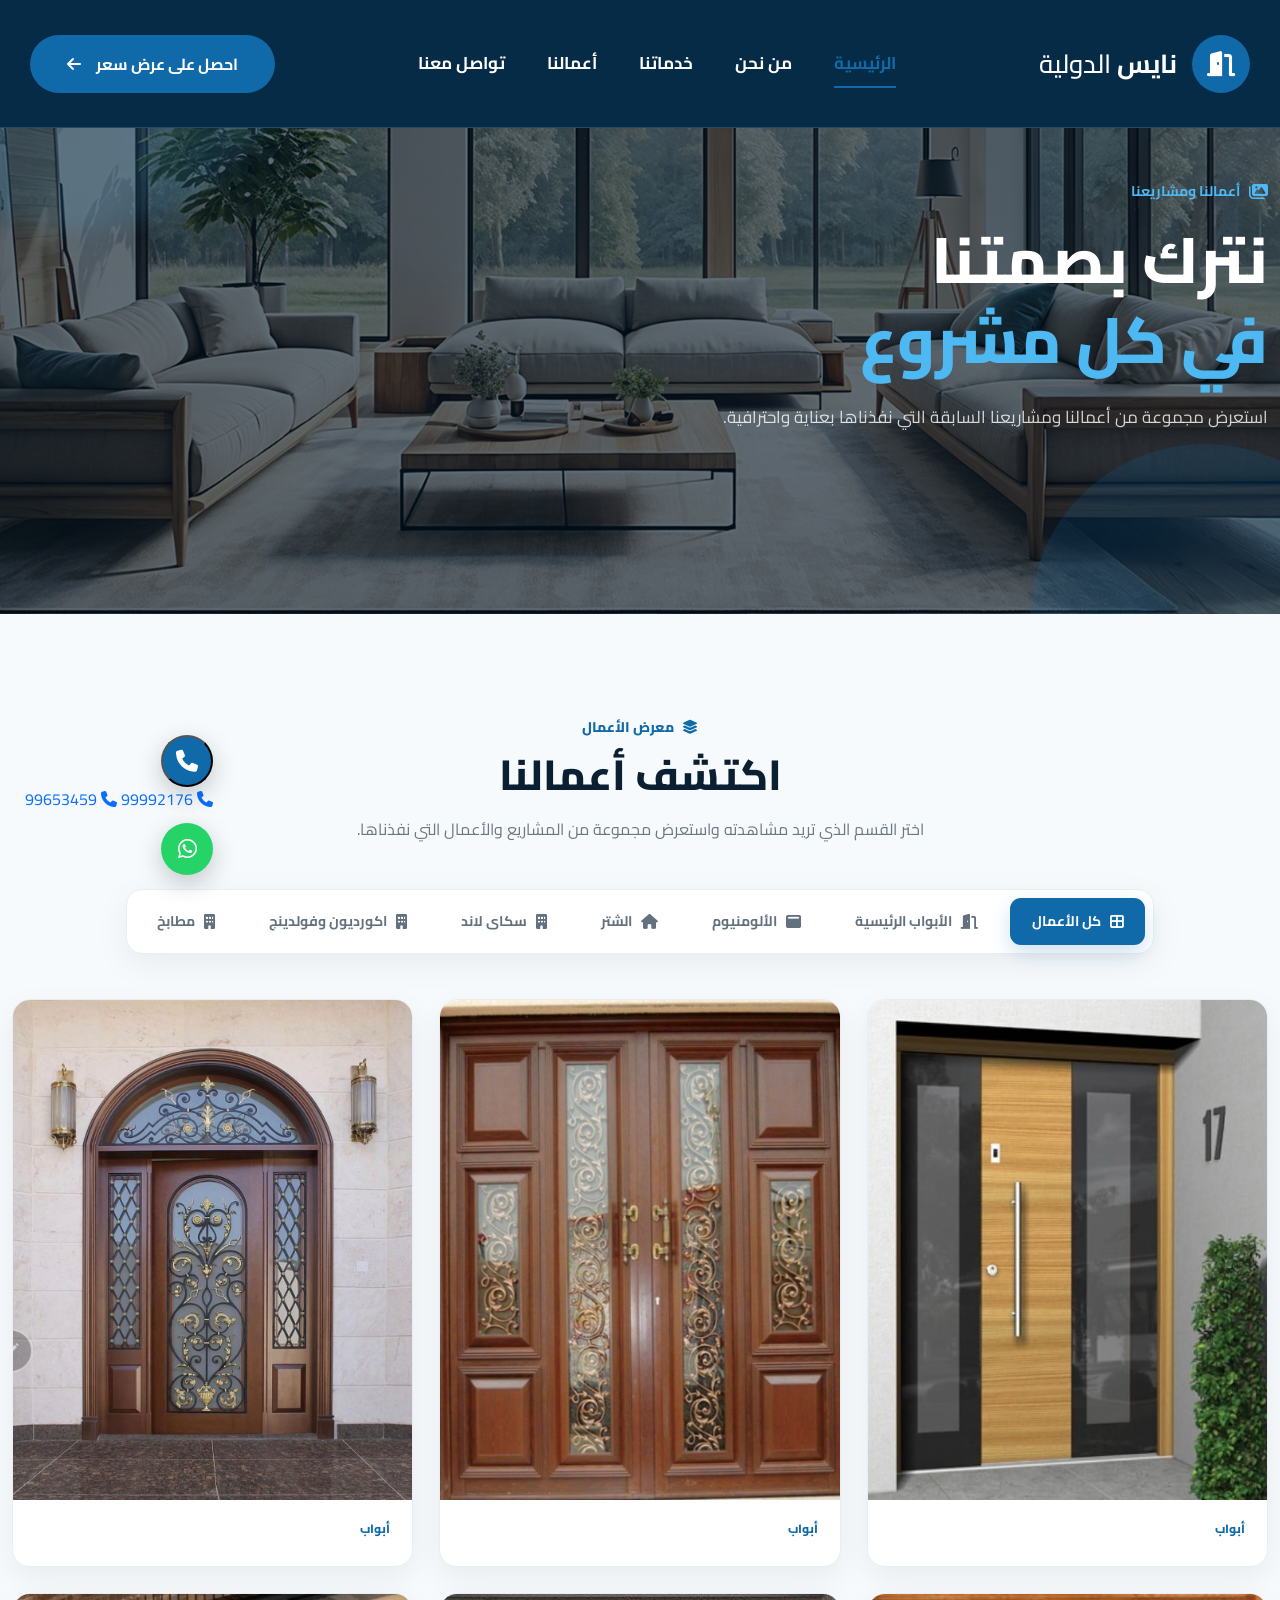
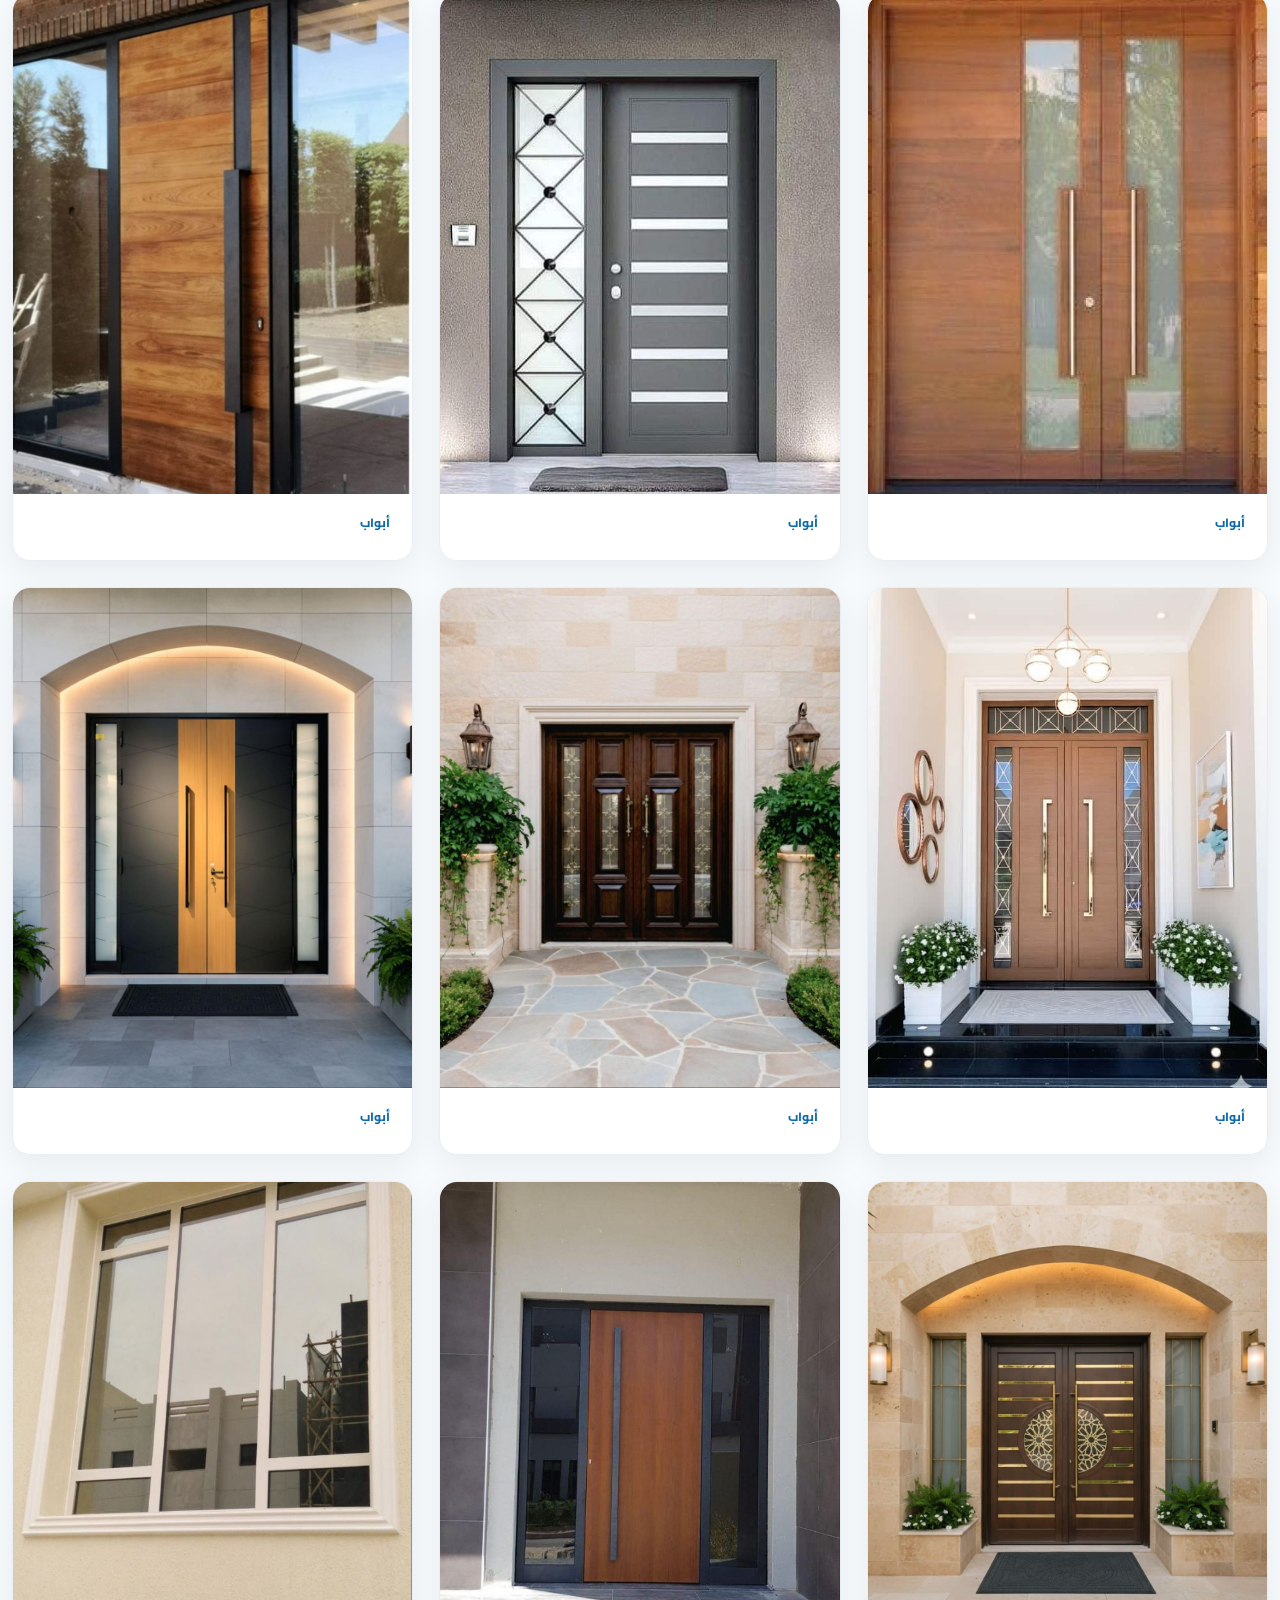
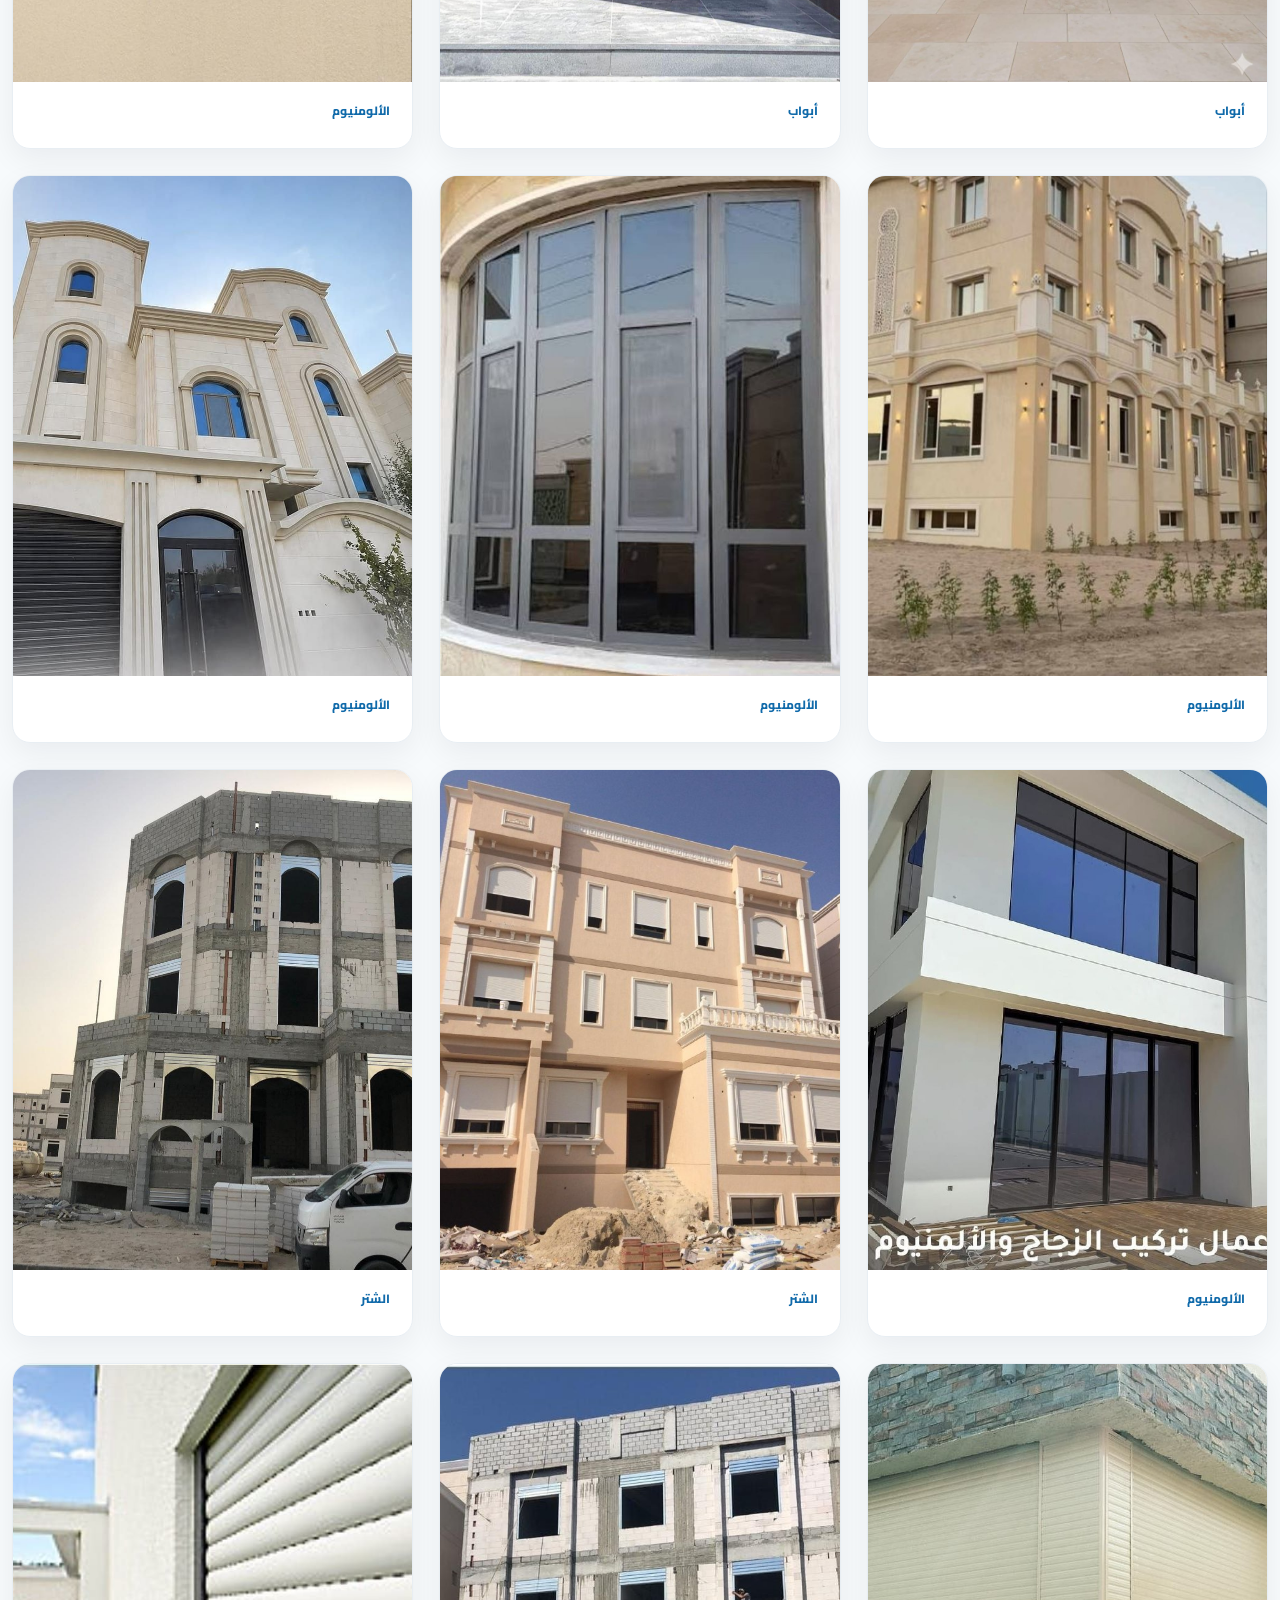
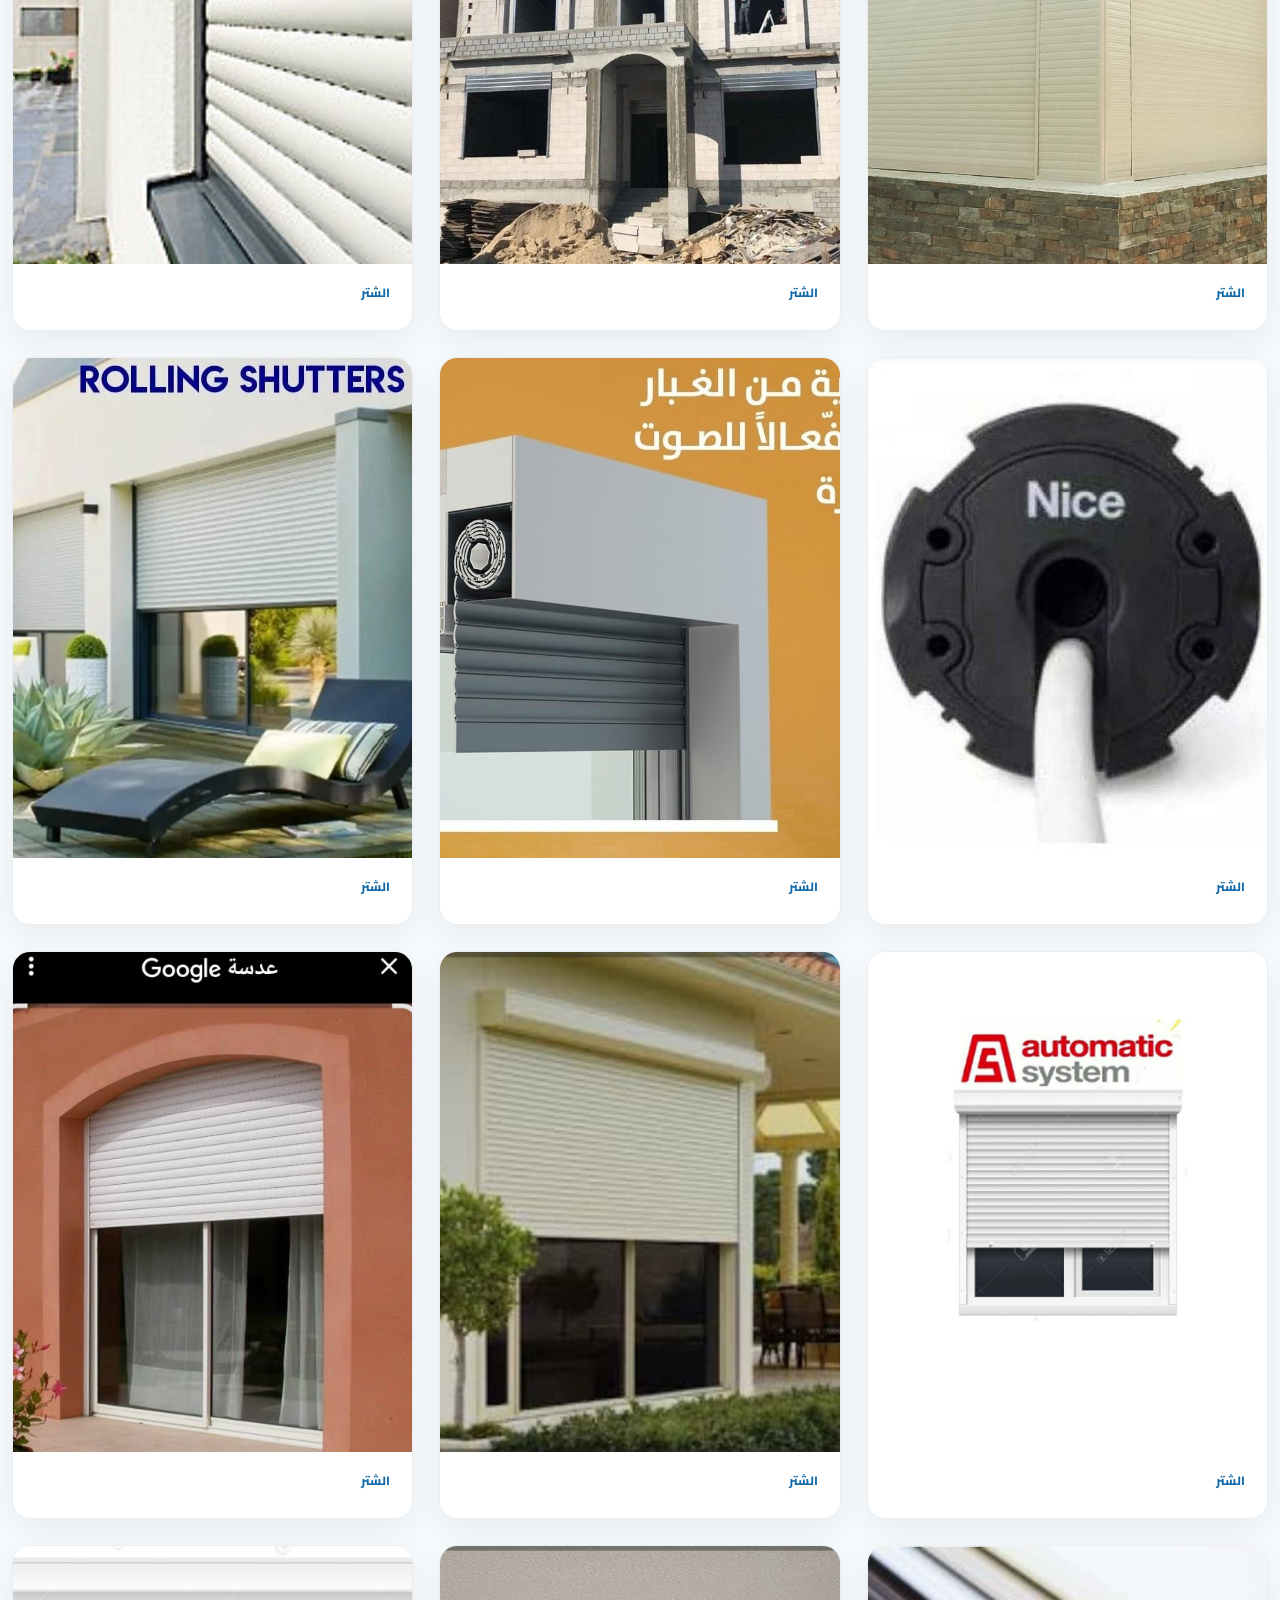
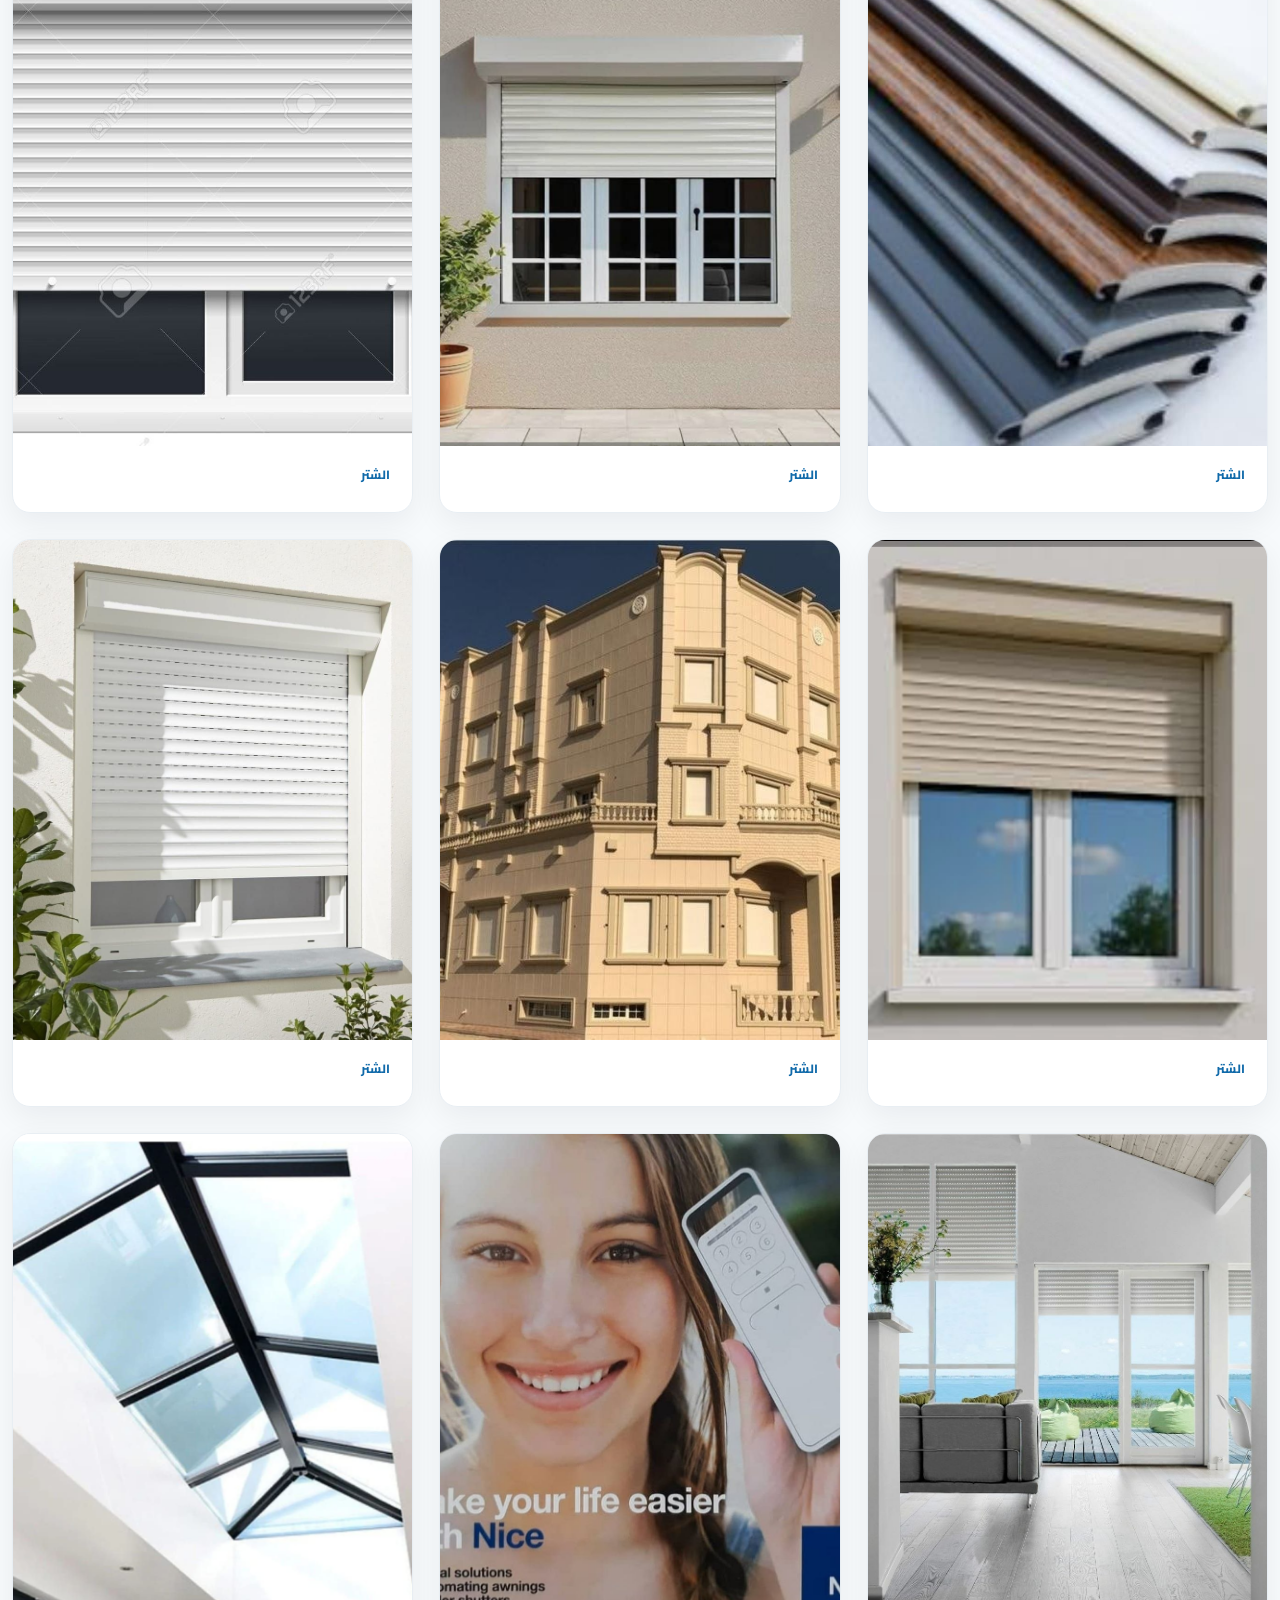
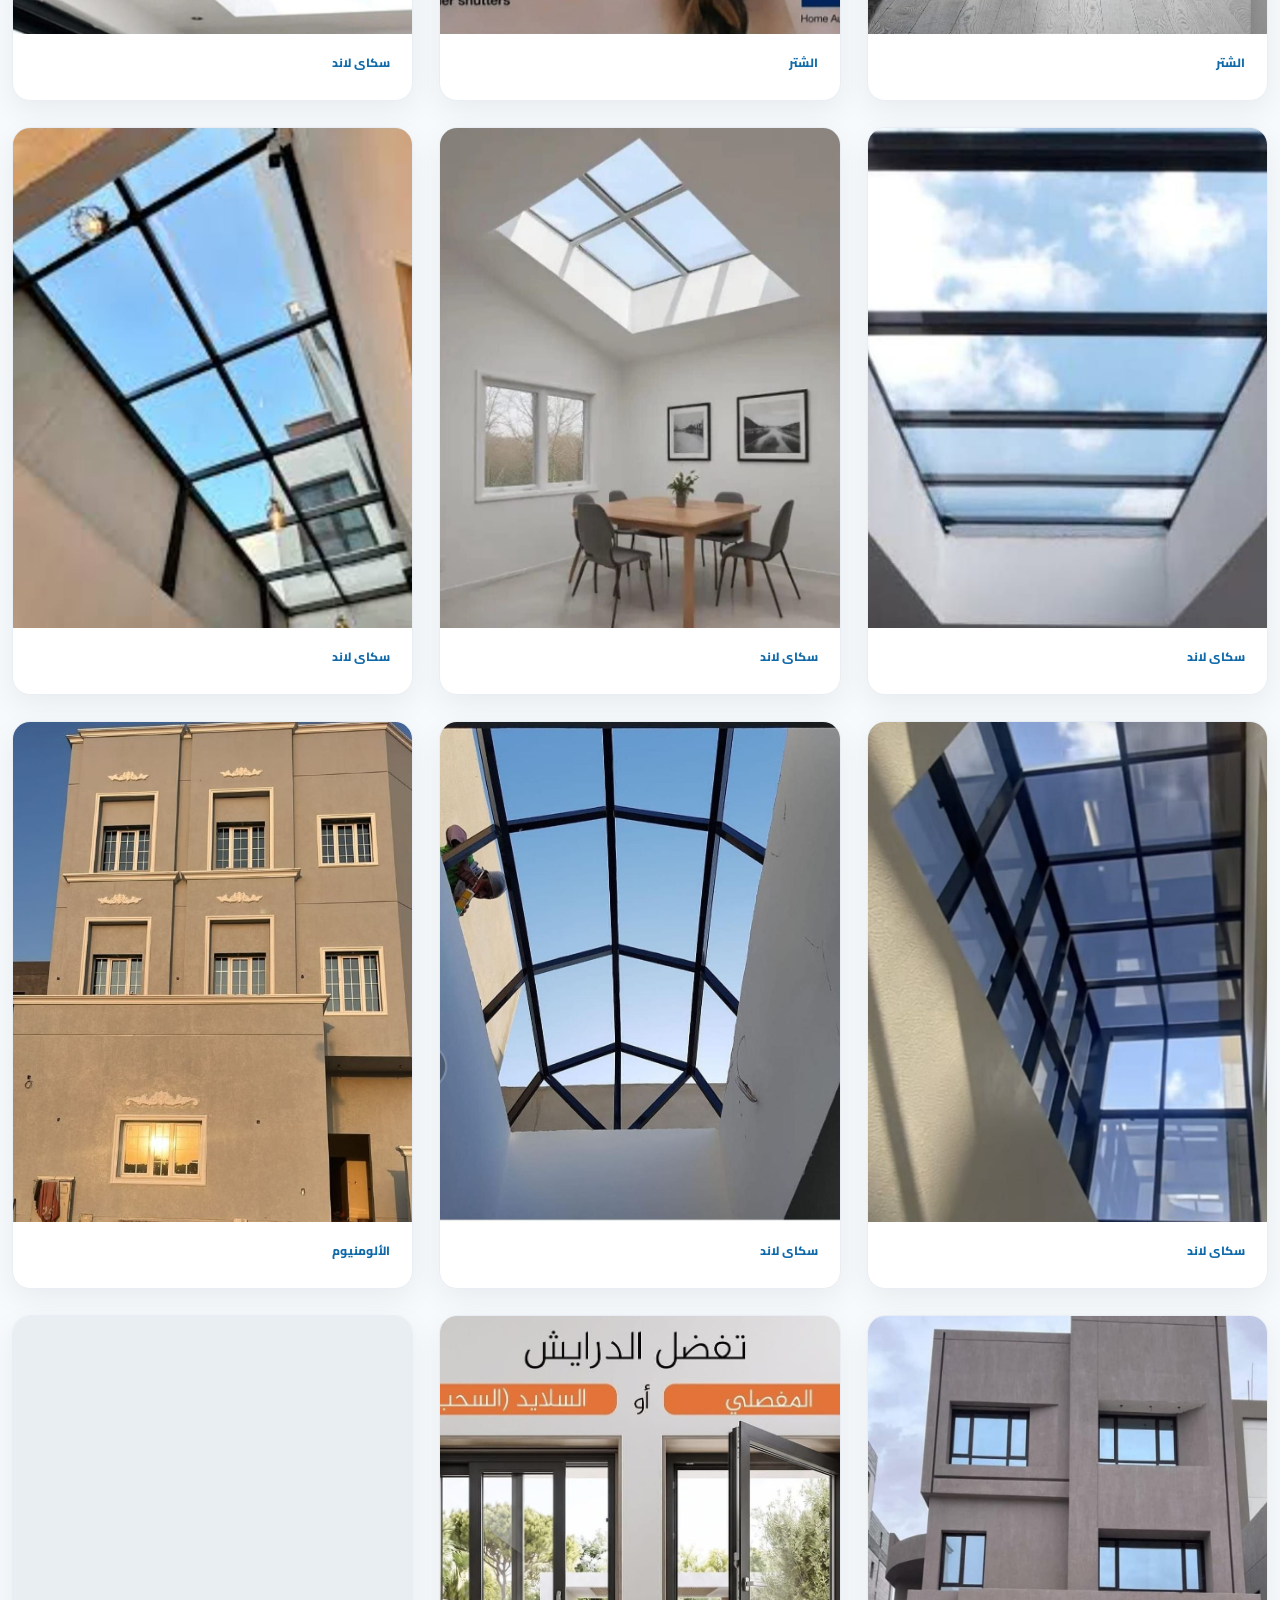
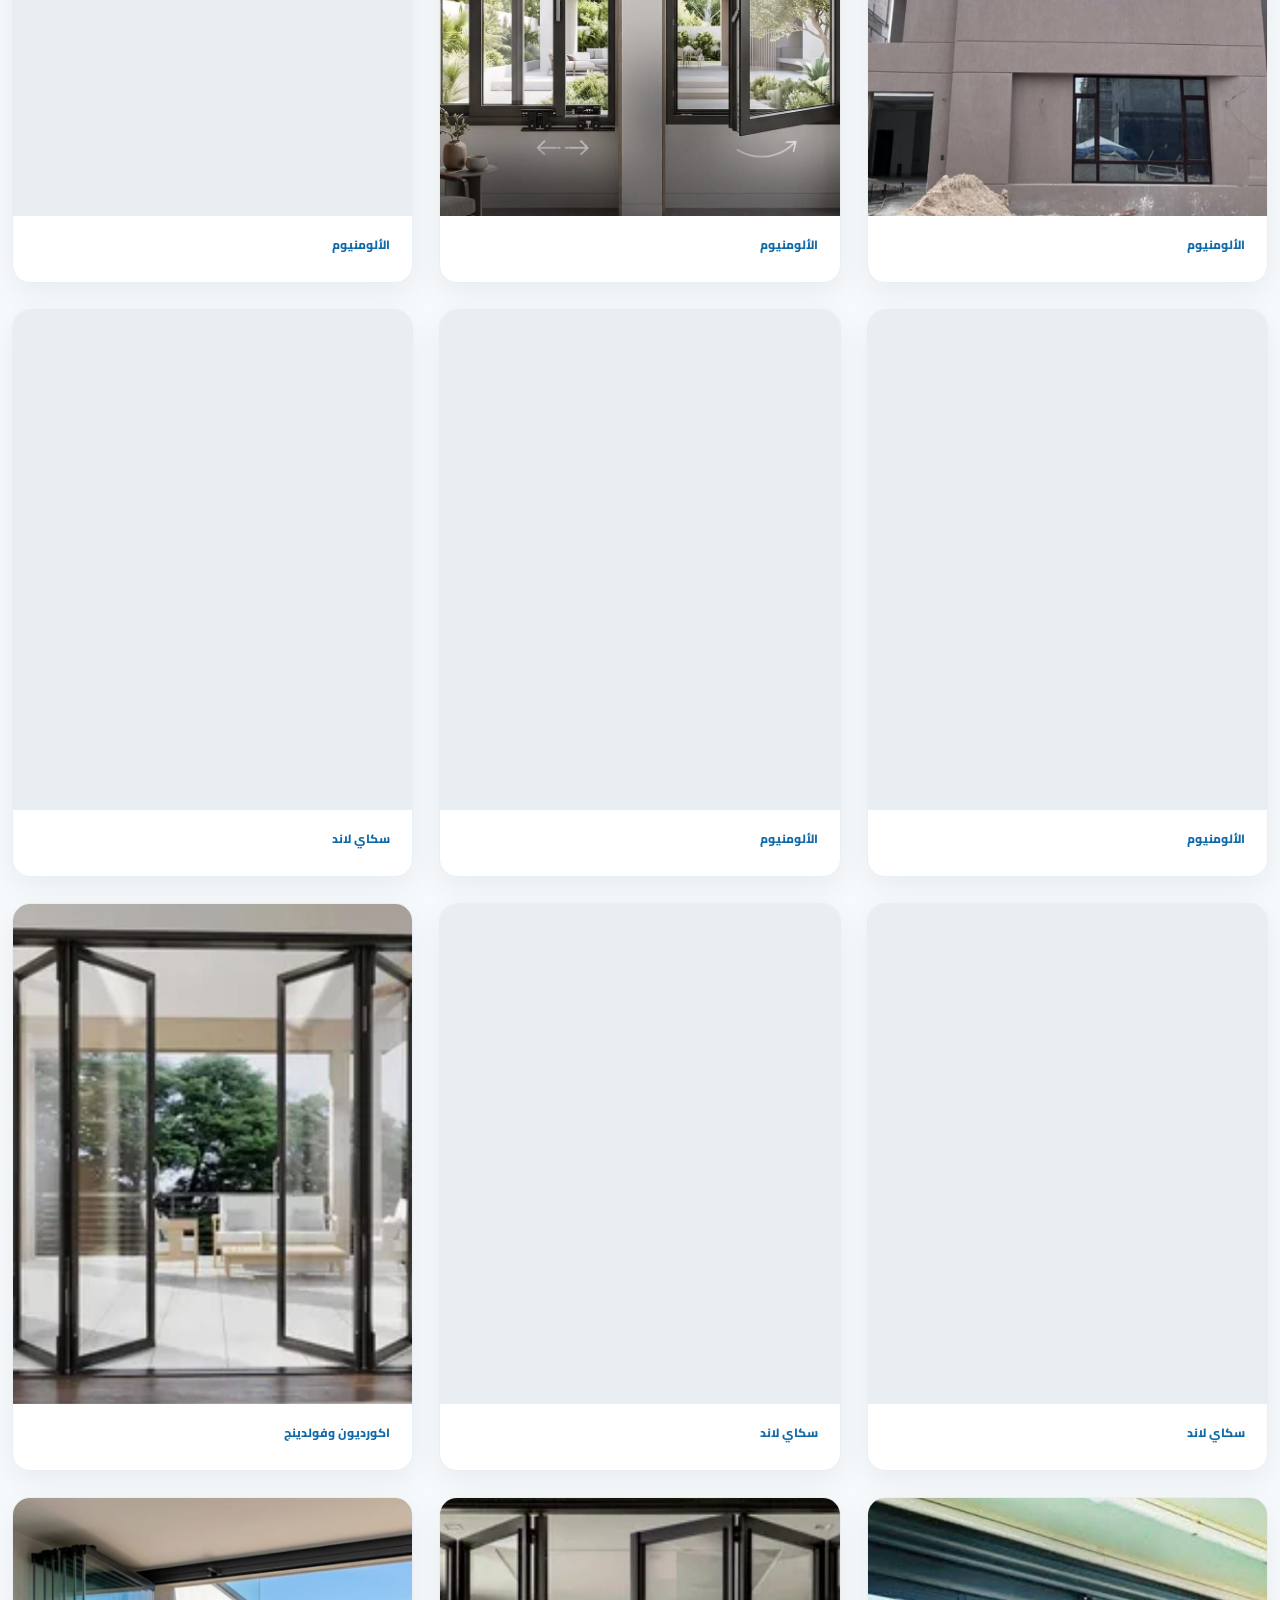
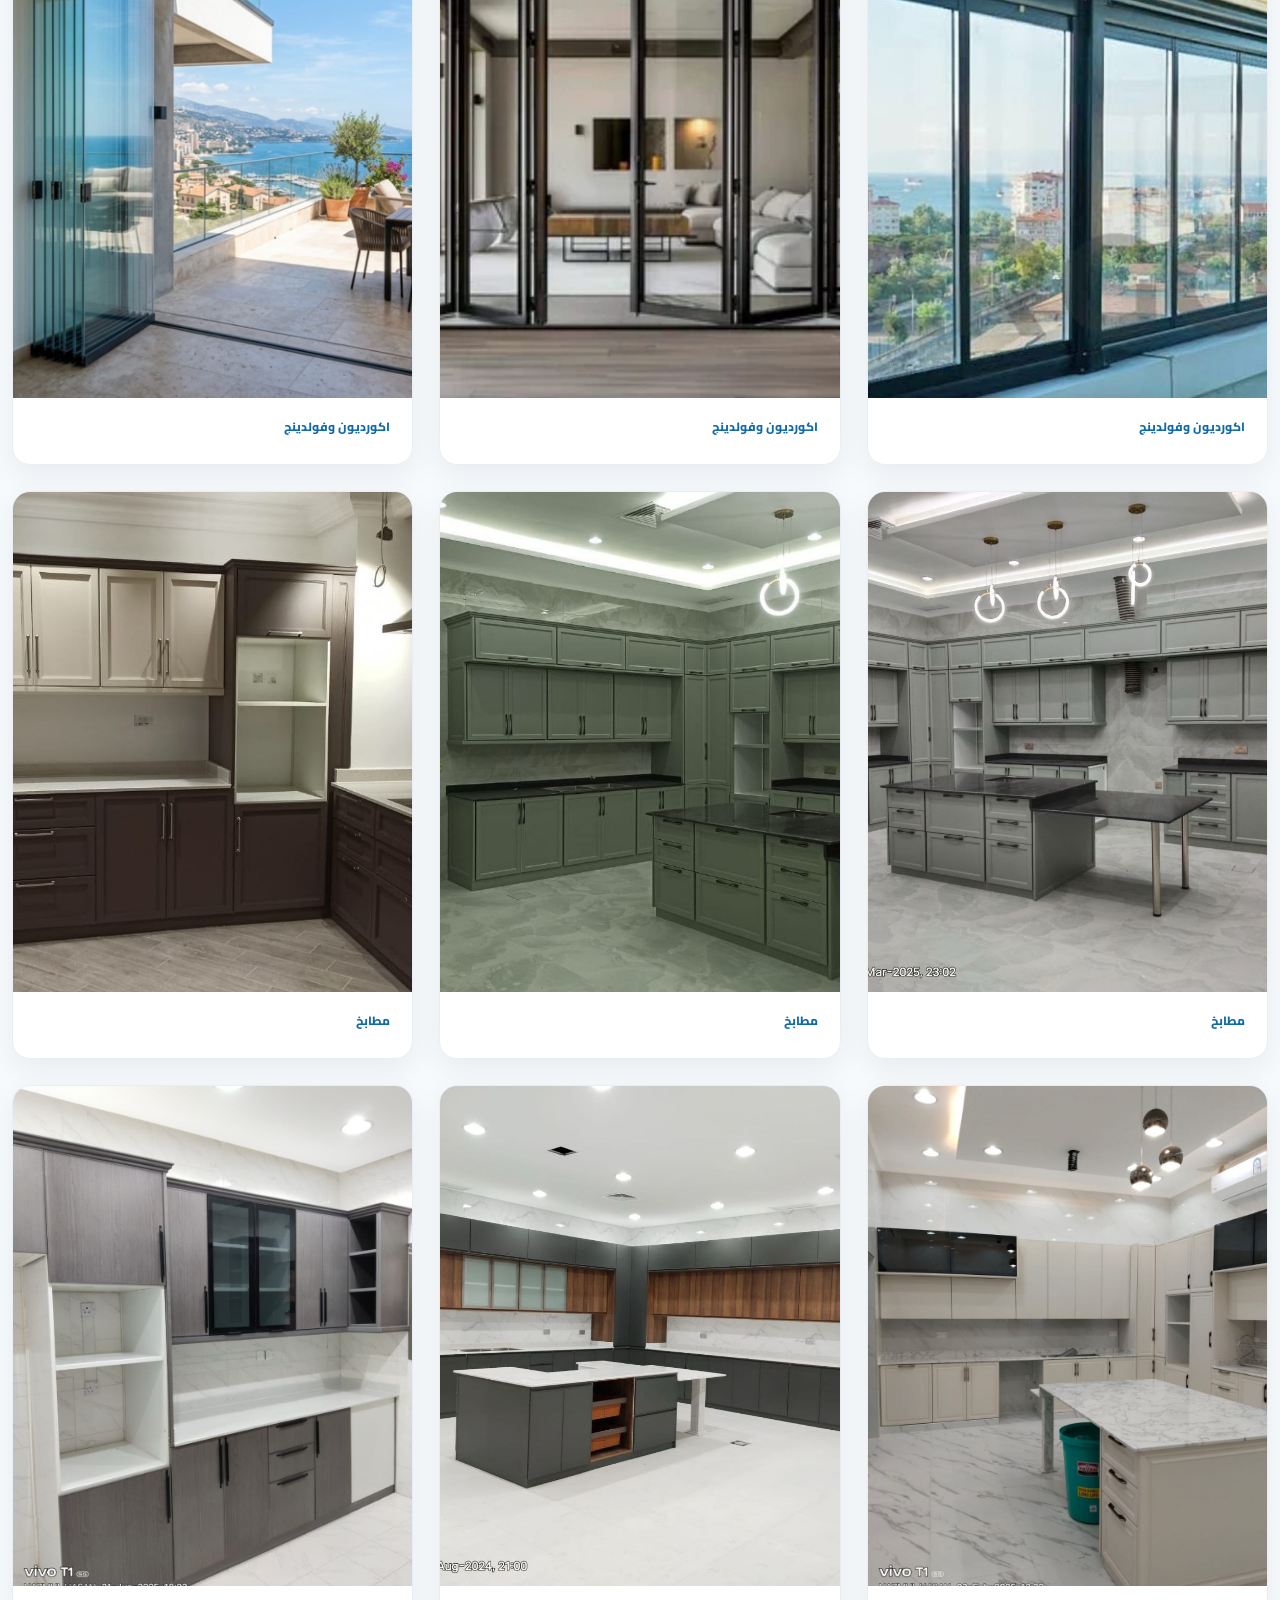
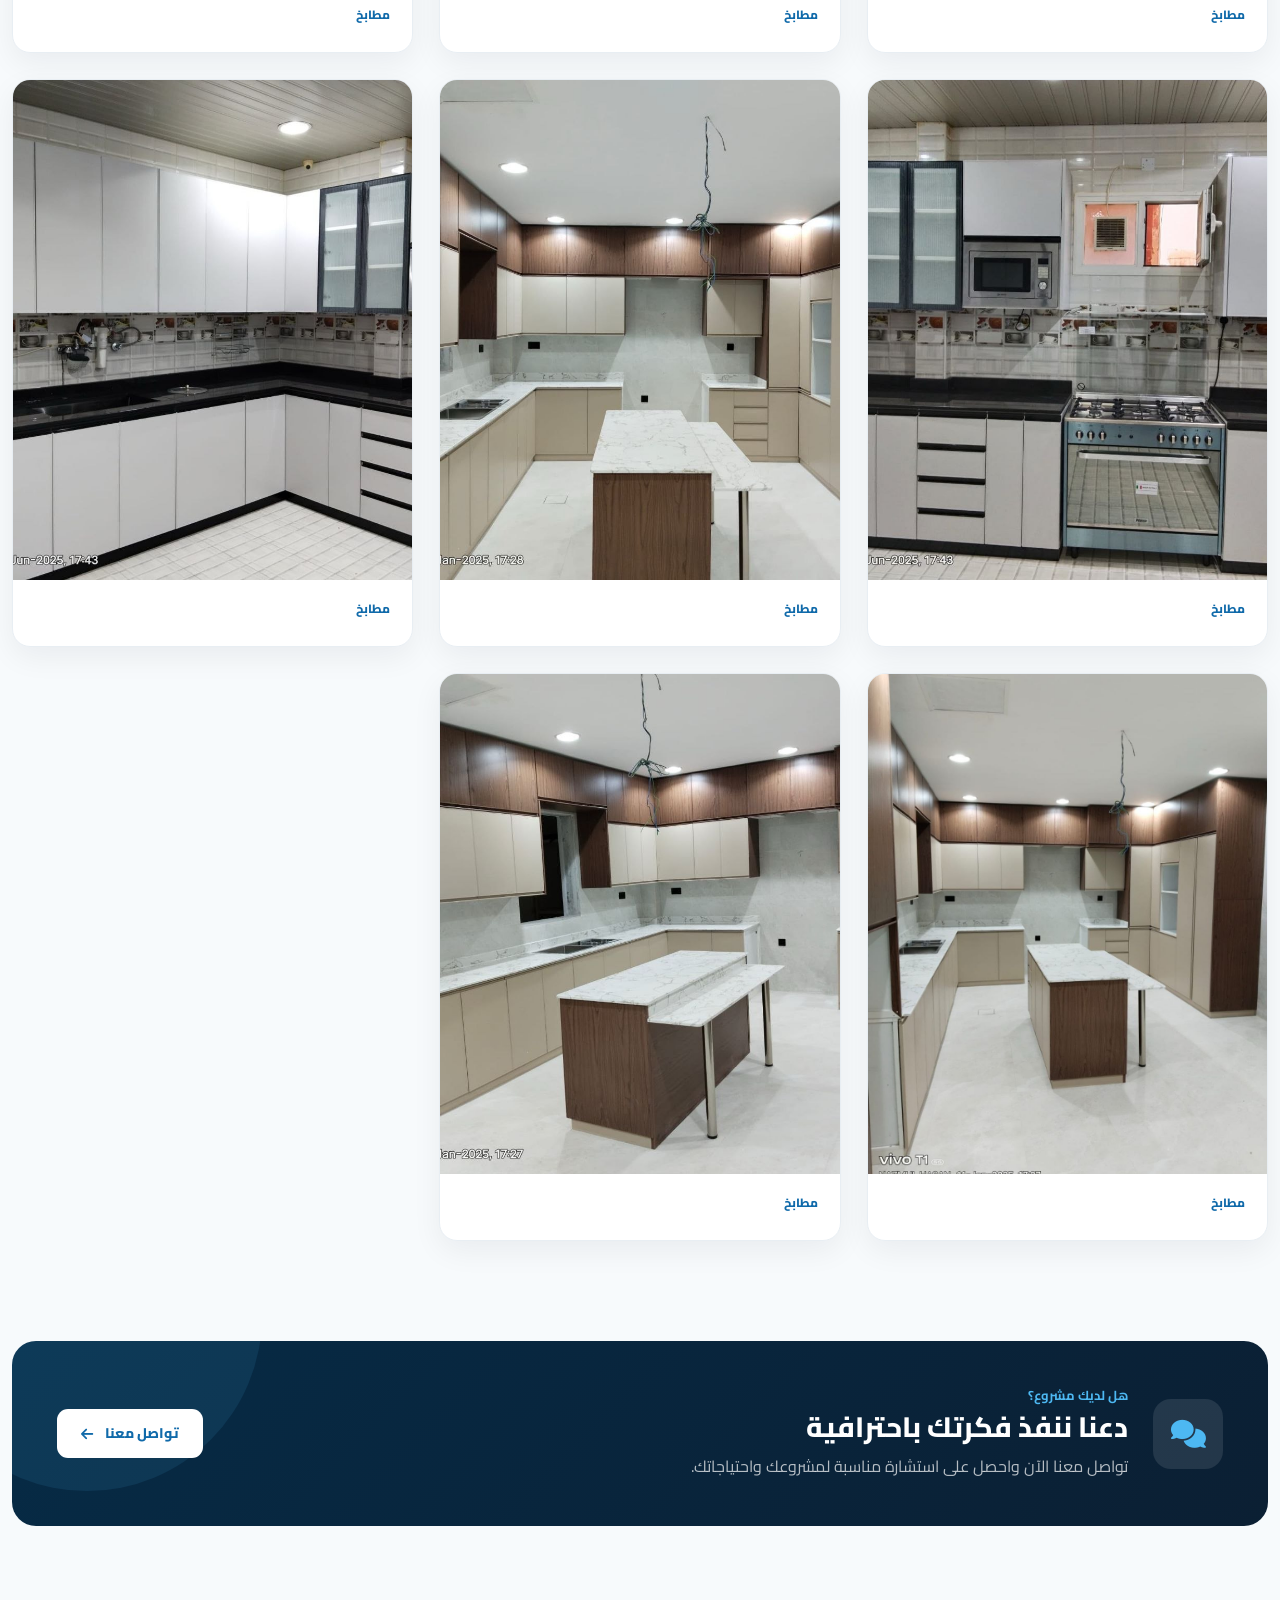
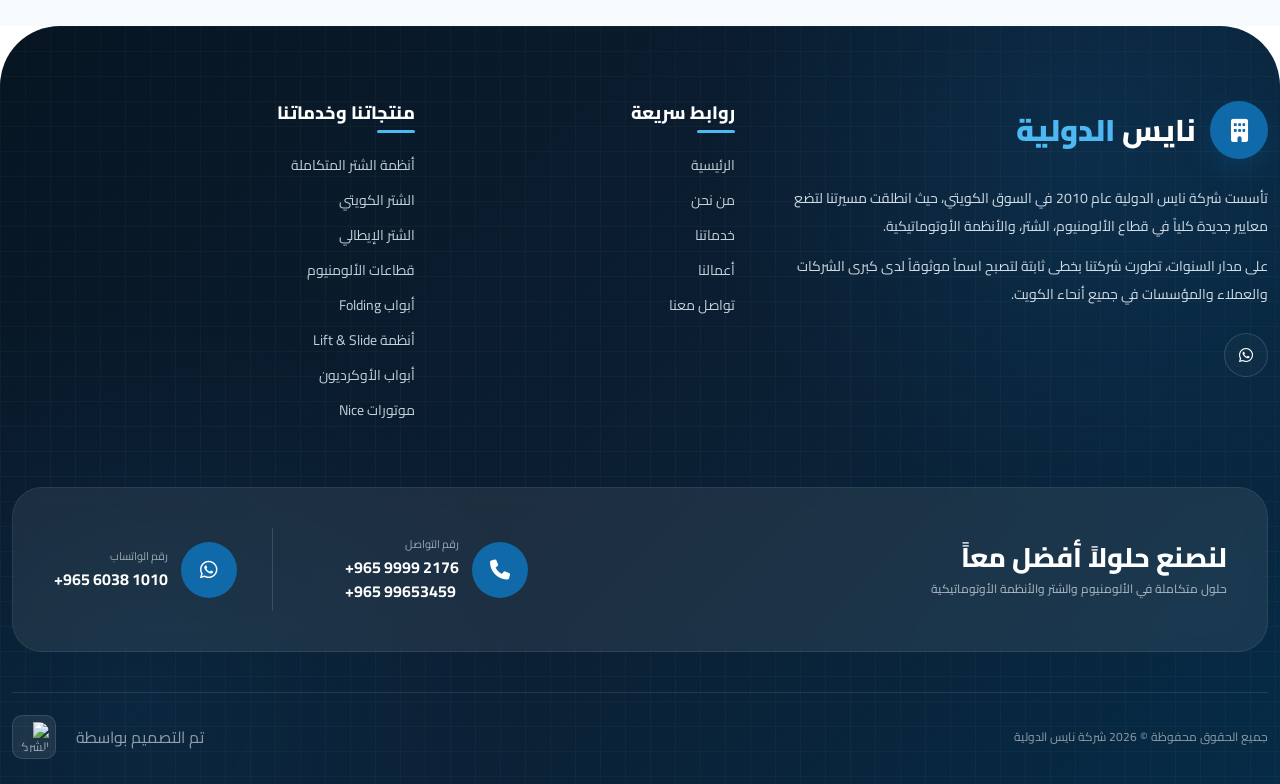
==== commit 7e200cba: "Update works.html" ====
--- a/works.html
+++ b/works.html
@@ -204,7 +204,6 @@
                     <a href="/#services" class="nav-link"> خدماتنا </a>
                     <a href="#works" class="nav-link">أعمالنا</a>
 
-                    <a href="blogs.html" class="nav-link"> المدونة </a>
 
                     <a href="/#contact" class="nav-link"> تواصل معنا </a>
                 </div>
@@ -243,7 +242,6 @@
 
             <a href="/#services" class="sidebar-link"> خدماتنا </a>
 
-            <a href="blogs.html" class="sidebar-link"> المدونة </a>
 
             <a href="/#contact" class="sidebar-link"> تواصل معنا </a>
 
@@ -603,7 +601,7 @@
                         </div>
 
                     </div>
-                  
+
 
                     <div class="work-card" data-category="alaminium" data-aos="fade-up">
 
@@ -710,7 +708,7 @@
                         </div>
 
                     </div>
-                  
+
                     <div class="work-card" data-category="shattar" data-aos="fade-up">
 
                         <div class="work-image">
@@ -1131,7 +1129,7 @@
                         </div>
 
                     </div>
-                  
+
                     <div class="work-card" data-category="skyland" data-aos="fade-up">
 
                         <div class="work-image">
@@ -1237,7 +1235,7 @@
                         </div>
 
                     </div>
-                 
+
                     <div class="work-card" data-category="alaminium" data-aos="fade-up">
 
                         <div class="work-image">
@@ -1311,7 +1309,7 @@
 
                             <div class="work-overlay">
                                 <button class="work-view-btn" type="button" data-type="video"
-                                    data-video="images/alaminuim" >
+                                    data-video="images/alaminuim">
                                     <i class="fa-solid fa-play"></i>
                                 </button>
                             </div>
@@ -1333,7 +1331,7 @@
 
                             <div class="work-overlay">
                                 <button class="work-view-btn" type="button" data-type="video"
-                                    data-video="images/alaminuim-2" >
+                                    data-video="images/alaminuim-2">
                                     <i class="fa-solid fa-play"></i>
                                 </button>
                             </div>
@@ -1355,7 +1353,7 @@
 
                             <div class="work-overlay">
                                 <button class="work-view-btn" type="button" data-type="video"
-                                    data-video="images/alaminuim-3.mp4" >
+                                    data-video="images/alaminuim-3.mp4">
                                     <i class="fa-solid fa-play"></i>
                                 </button>
                             </div>
@@ -1377,7 +1375,7 @@
 
                             <div class="work-overlay">
                                 <button class="work-view-btn" type="button" data-type="video"
-                                    data-video="images/skyland-1.mp4" >
+                                    data-video="images/skyland-1.mp4">
                                     <i class="fa-solid fa-play"></i>
                                 </button>
                             </div>
@@ -1400,7 +1398,7 @@
 
                             <div class="work-overlay">
                                 <button class="work-view-btn" type="button" data-type="video"
-                                    data-video="images/skyland-3.mp4" >
+                                    data-video="images/skyland-3.mp4">
                                     <i class="fa-solid fa-play"></i>
                                 </button>
                             </div>
@@ -1422,7 +1420,7 @@
 
                             <div class="work-overlay">
                                 <button class="work-view-btn" type="button" data-type="video"
-                                    data-video="images/folding-1.mp4" >
+                                    data-video="images/folding-1.mp4">
                                     <i class="fa-solid fa-play"></i>
                                 </button>
                             </div>
@@ -1434,7 +1432,7 @@
                         </div>
 
                     </div>
-                 
+
 
 
                     <div class="work-card" data-category="folding" data-aos="fade-up">
@@ -1444,8 +1442,7 @@
 
                             <div class="work-overlay">
 
-                                <button class="work-view-btn" type="button" data-image="images/folding-1.jpg"
-                                    >
+                                <button class="work-view-btn" type="button" data-image="images/folding-1.jpg">
 
                                     <i class="fa-solid fa-expand"></i>
 
@@ -1467,8 +1464,7 @@
 
                             <div class="work-overlay">
 
-                                <button class="work-view-btn" type="button" data-image="images/folding-2.jpg"
-                                    >
+                                <button class="work-view-btn" type="button" data-image="images/folding-2.jpg">
 
                                     <i class="fa-solid fa-expand"></i>
 
@@ -1490,8 +1486,7 @@
 
                             <div class="work-overlay">
 
-                                <button class="work-view-btn" type="button" data-image="images/folding-3.jpg"
-                                    >
+                                <button class="work-view-btn" type="button" data-image="images/folding-3.jpg">
 
                                     <i class="fa-solid fa-expand"></i>
 
@@ -1513,8 +1508,7 @@
 
                             <div class="work-overlay">
 
-                                <button class="work-view-btn" type="button" data-image="images/folding-4.jpg"
-                                    >
+                                <button class="work-view-btn" type="button" data-image="images/folding-4.jpg">
 
                                     <i class="fa-solid fa-expand"></i>
 
@@ -1536,8 +1530,7 @@
 
                             <div class="work-overlay">
 
-                                <button class="work-view-btn" type="button" data-image="images/kitchen-2.jpg"
-                                    >
+                                <button class="work-view-btn" type="button" data-image="images/kitchen-2.jpg">
 
                                     <i class="fa-solid fa-expand"></i>
 
@@ -1552,7 +1545,7 @@
                         </div>
 
                     </div>
-              
+
                     <div class="work-card" data-category="kitchen" data-aos="fade-up">
 
                         <div class="work-image">
@@ -1560,8 +1553,7 @@
 
                             <div class="work-overlay">
 
-                                <button class="work-view-btn" type="button" data-image="images/kitchen-3.jpg"
-                                    >
+                                <button class="work-view-btn" type="button" data-image="images/kitchen-3.jpg">
 
                                     <i class="fa-solid fa-expand"></i>
 
@@ -1576,7 +1568,7 @@
                         </div>
 
                     </div>
-              
+
                     <div class="work-card" data-category="kitchen" data-aos="fade-up">
 
                         <div class="work-image">
@@ -1584,8 +1576,7 @@
 
                             <div class="work-overlay">
 
-                                <button class="work-view-btn" type="button" data-image="images/kitchen-4.jpg"
-                                    >
+                                <button class="work-view-btn" type="button" data-image="images/kitchen-4.jpg">
 
                                     <i class="fa-solid fa-expand"></i>
 
@@ -1600,7 +1591,7 @@
                         </div>
 
                     </div>
-              
+
                     <div class="work-card" data-category="kitchen" data-aos="fade-up">
 
                         <div class="work-image">
@@ -1608,8 +1599,7 @@
 
                             <div class="work-overlay">
 
-                                <button class="work-view-btn" type="button" data-image="images/kitchen-5.jpg"
-                                    >
+                                <button class="work-view-btn" type="button" data-image="images/kitchen-5.jpg">
 
                                     <i class="fa-solid fa-expand"></i>
 
@@ -1624,7 +1614,7 @@
                         </div>
 
                     </div>
-              
+
                     <div class="work-card" data-category="kitchen" data-aos="fade-up">
 
                         <div class="work-image">
@@ -1632,8 +1622,7 @@
 
                             <div class="work-overlay">
 
-                                <button class="work-view-btn" type="button" data-image="images/kitchen-6.jpg"
-                                    >
+                                <button class="work-view-btn" type="button" data-image="images/kitchen-6.jpg">
 
                                     <i class="fa-solid fa-expand"></i>
 
@@ -1648,7 +1637,7 @@
                         </div>
 
                     </div>
-              
+
                     <div class="work-card" data-category="kitchen" data-aos="fade-up">
 
                         <div class="work-image">
@@ -1656,8 +1645,7 @@
 
                             <div class="work-overlay">
 
-                                <button class="work-view-btn" type="button" data-image="images/kitchen-7.jpg"
-                                    >
+                                <button class="work-view-btn" type="button" data-image="images/kitchen-7.jpg">
 
                                     <i class="fa-solid fa-expand"></i>
 
@@ -1672,7 +1660,7 @@
                         </div>
 
                     </div>
-              
+
                     <div class="work-card" data-category="kitchen" data-aos="fade-up">
 
                         <div class="work-image">
@@ -1680,8 +1668,7 @@
 
                             <div class="work-overlay">
 
-                                <button class="work-view-btn" type="button" data-image="images/kitchen-8.jpg"
-                                    >
+                                <button class="work-view-btn" type="button" data-image="images/kitchen-8.jpg">
 
                                     <i class="fa-solid fa-expand"></i>
 
@@ -1696,7 +1683,7 @@
                         </div>
 
                     </div>
-              
+
                     <div class="work-card" data-category="kitchen" data-aos="fade-up">
 
                         <div class="work-image">
@@ -1704,8 +1691,7 @@
 
                             <div class="work-overlay">
 
-                                <button class="work-view-btn" type="button" data-image="images/kitchen-9.jpg"
-                                    >
+                                <button class="work-view-btn" type="button" data-image="images/kitchen-9.jpg">
 
                                     <i class="fa-solid fa-expand"></i>
 
@@ -1720,7 +1706,7 @@
                         </div>
 
                     </div>
-              
+
                     <div class="work-card" data-category="kitchen" data-aos="fade-up">
 
                         <div class="work-image">
@@ -1728,8 +1714,7 @@
 
                             <div class="work-overlay">
 
-                                <button class="work-view-btn" type="button" data-image="images/kitchen-10.jpg"
-                                    >
+                                <button class="work-view-btn" type="button" data-image="images/kitchen-10.jpg">
 
                                     <i class="fa-solid fa-expand"></i>
 
@@ -1744,7 +1729,7 @@
                         </div>
 
                     </div>
-              
+
                     <div class="work-card" data-category="kitchen" data-aos="fade-up">
 
                         <div class="work-image">
@@ -1752,8 +1737,7 @@
 
                             <div class="work-overlay">
 
-                                <button class="work-view-btn" type="button" data-image="images/kitchen-11.jpg"
-                                    >
+                                <button class="work-view-btn" type="button" data-image="images/kitchen-11.jpg">
 
                                     <i class="fa-solid fa-expand"></i>
 
@@ -1768,7 +1752,7 @@
                         </div>
 
                     </div>
-              
+
                     <div class="work-card" data-category="kitchen" data-aos="fade-up">
 
                         <div class="work-image">
@@ -1776,8 +1760,7 @@
 
                             <div class="work-overlay">
 
-                                <button class="work-view-btn" type="button" data-image="images/kitchen-1.jpg"
-                                    >
+                                <button class="work-view-btn" type="button" data-image="images/kitchen-1.jpg">
 
                                     <i class="fa-solid fa-expand"></i>
 
@@ -1792,7 +1775,7 @@
                         </div>
 
                     </div>
-              
+
 
 
                 </div>
@@ -1856,25 +1839,25 @@
 
     <div class="works-modal" id="worksModal">
 
-    <button class="works-modal-close" id="worksModalClose" type="button" aria-label="إغلاق">
-        <i class="fa-solid fa-xmark"></i>
-    </button>
-
-    <div class="works-modal-content">
-
-        <img id="worksModalImage" src="" alt="">
-
-        <video id="worksModalVideo" controls playsinline>
-            <source id="worksModalVideoSource" src="" type="video/mp4">
-        </video>
-
-        <div class="works-modal-caption">
-            <span id="worksModalTitle"></span>
+        <button class="works-modal-close" id="worksModalClose" type="button" aria-label="إغلاق">
+            <i class="fa-solid fa-xmark"></i>
+        </button>
+
+        <div class="works-modal-content">
+
+            <img id="worksModalImage" src="" alt="">
+
+            <video id="worksModalVideo" controls playsinline>
+                <source id="worksModalVideoSource" src="" type="video/mp4">
+            </video>
+
+            <div class="works-modal-caption">
+                <span id="worksModalTitle"></span>
+            </div>
+
         </div>
 
     </div>
-
-</div>
     <footer class="footer">
 
         <div class="container">
@@ -1909,17 +1892,7 @@
 
                         <div class="social-icons">
 
-                            <a href="#">
-                                <i class="fa-brands fa-instagram"></i>
-                            </a>
-
-                            <a href="#">
-                                <i class="fa-brands fa-facebook-f"></i>
-                            </a>
-
-                            <a href="#">
-                                <i class="fa-brands fa-x-twitter"></i>
-                            </a>
+                       
 
                             <a href="https://wa.me/96560381010" target="_blank">
                                 <i class="fa-brands fa-whatsapp"></i>
@@ -1953,9 +1926,7 @@
                             <li>
                                 <a href="#works">أعمالنا</a>
                             </li>
-                            <li>
-                                <a href="blogs.html">المدونة</a>
-                            </li>
+                           
 
                             <li>
                                 <a href="/#contact">تواصل معنا</a>
@@ -2049,6 +2020,9 @@
 
                         <strong dir="ltr">
                             +965 9999 2176
+                        </strong>
+                        <strong class="d-block" dir="ltr">
+                            +965 99653459
                         </strong>
 
                     </span>
@@ -2102,15 +2076,24 @@
 
     <div class="floating-contact">
 
-        <a href="tel:99992176" class="floating-btn floating-phone" aria-label="اتصل بنا">
-
-            <i class="fa-solid fa-phone"></i>
-
-            <span class="floating-tooltip">
-                اتصل بنا
-            </span>
-
-        </a>
+        <div class="floating-call-wrapper">
+            <button class="floating-btn floating-phone" id="floatingPhoneBtn" type="button" aria-label="اتصل بنا">
+                <i class="fa-solid fa-phone"></i>
+                <span class="floating-tooltip">اتصل بنا</span>
+            </button>
+
+            <div class="phone-options" id="phoneOptions">
+                <a href="tel:99992176">
+                    <i class="fa-solid fa-phone"></i>
+                    <span>99992176</span>
+                </a>
+
+                <a href="tel:99653459">
+                    <i class="fa-solid fa-phone"></i>
+                    <span>99653459</span>
+                </a>
+            </div>
+        </div>
 
 
         <a href="https://wa.me/96560381010" class="floating-btn floating-whatsapp" target="_blank"
--- a/css/index.css
+++ b/css/index.css
@@ -4886,7 +4886,7 @@
 
 .work-image {
     position: relative;
-    height: 330px;
+    height: 500px;
     overflow: hidden;
     background: #e9eef2;
 }
@@ -6026,4 +6026,28 @@
 .designer-logo:hover {
   background: rgba(255, 255, 255, 0.15);
   transform: translateY(-2px);
-}+}
+.works-modal-content img,
+.works-modal-content video {
+    width: 100%;
+    max-width: 1000px;
+    max-height: 75vh;
+    object-fit: contain;
+    border-radius: 15px;
+}
+
+.works-modal-content video {
+    display: none;
+    background: #000;
+}
+
+.work-image video {
+    width: 100%;
+    height: 100%;
+    object-fit: cover;
+    display: block;
+}
+
+.work-view-btn .fa-play {
+    font-size: 18px;
+}
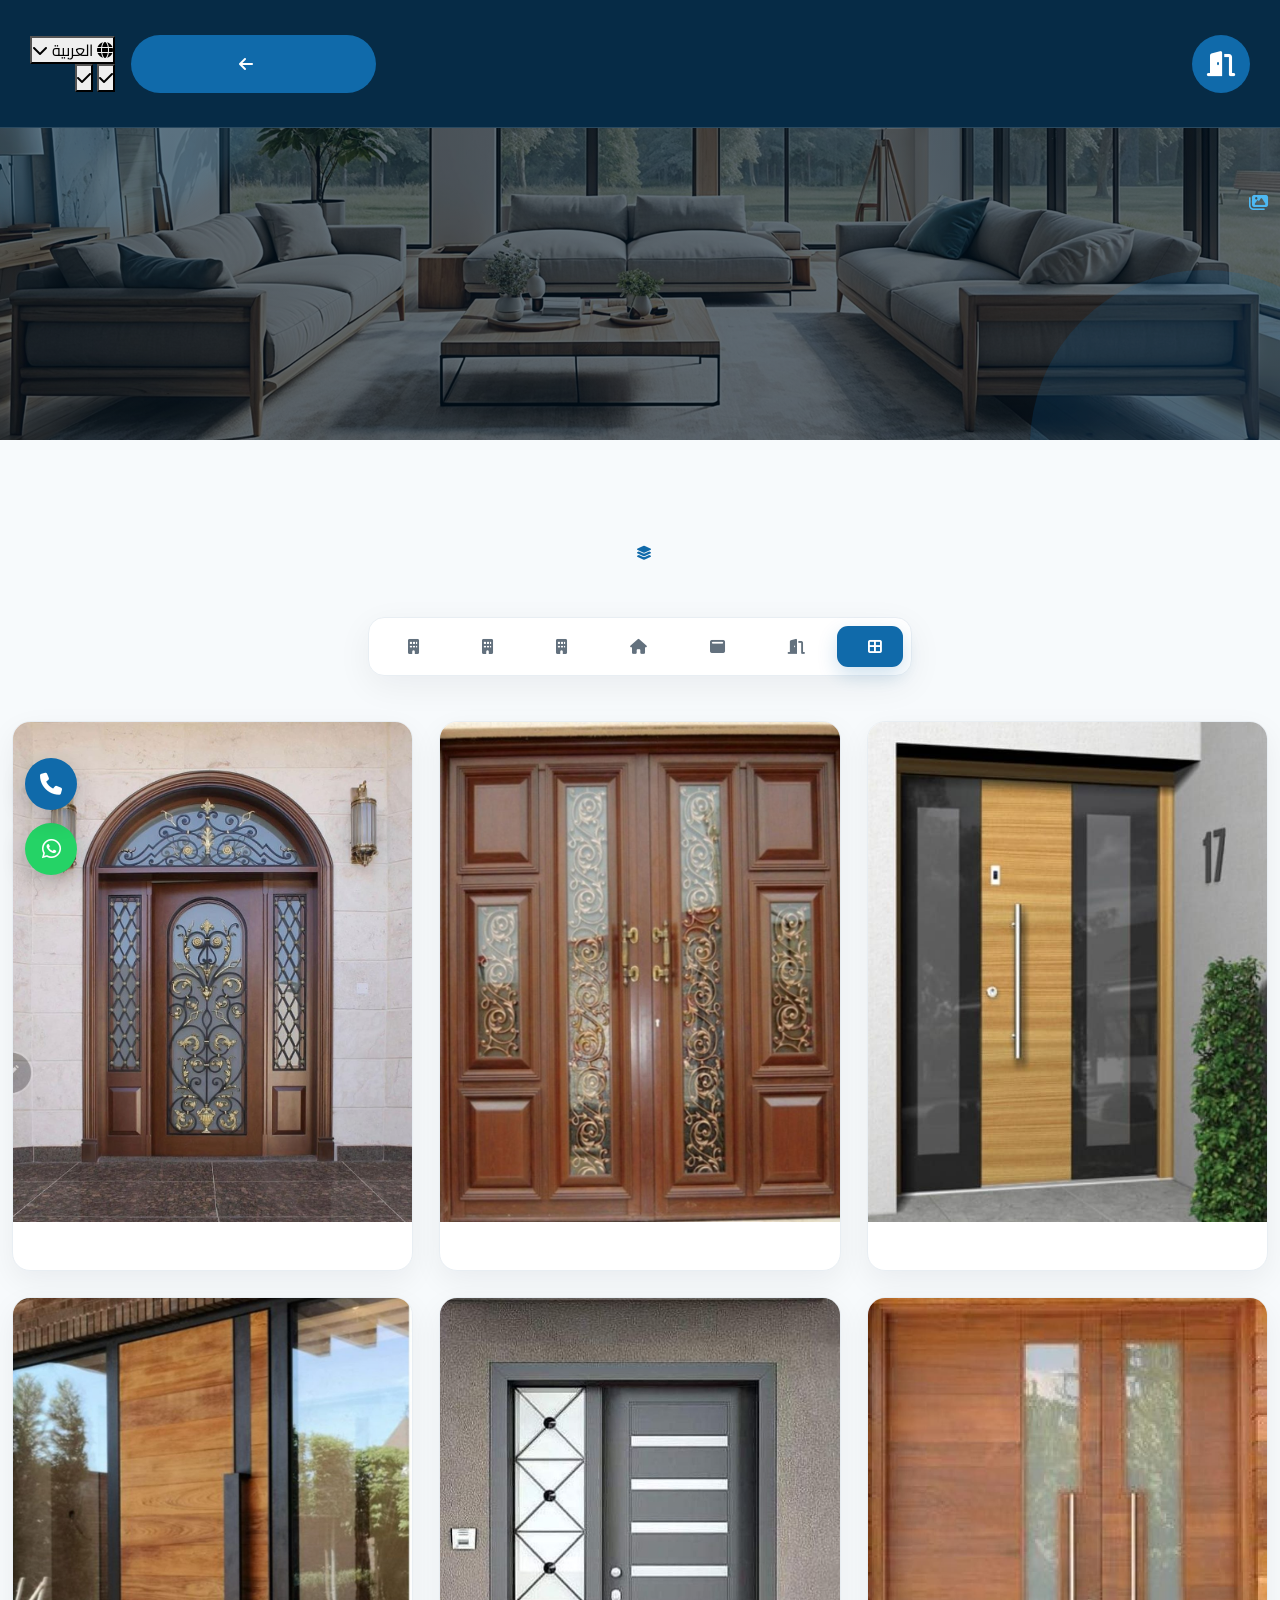
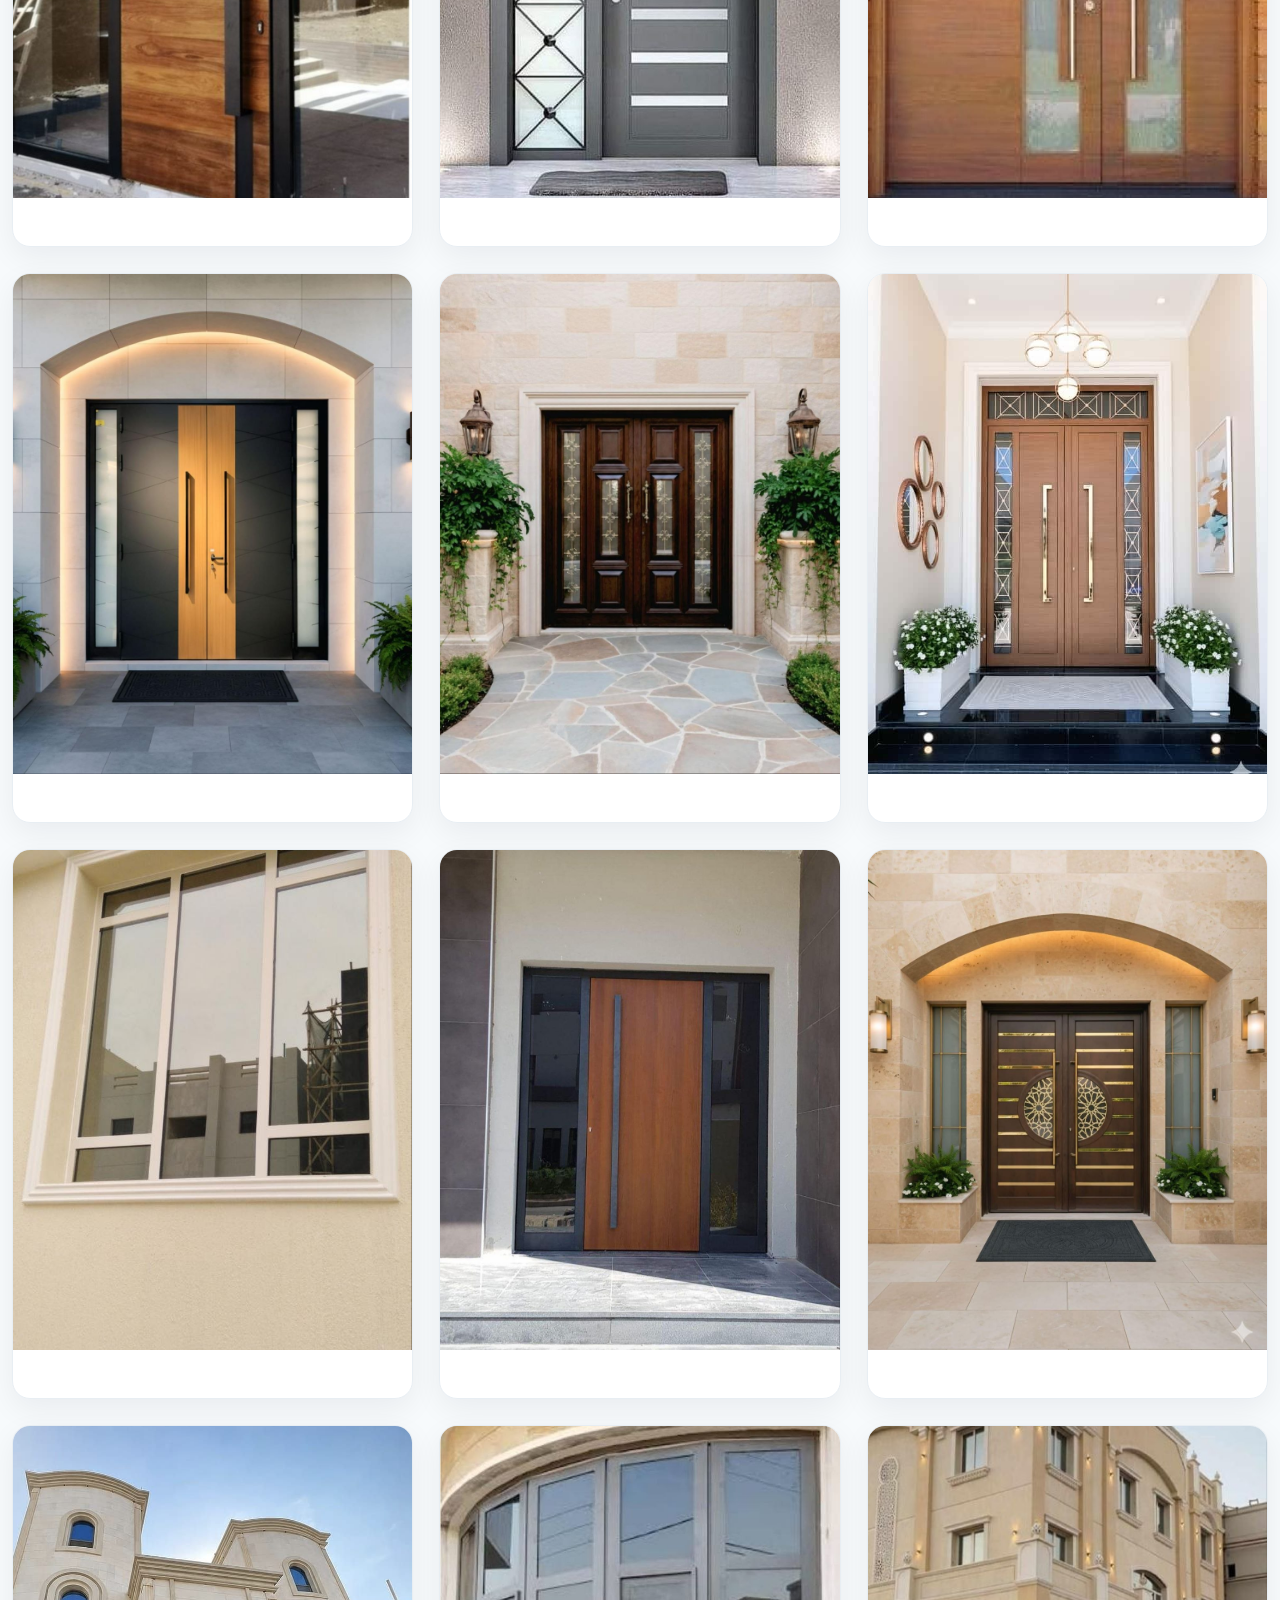
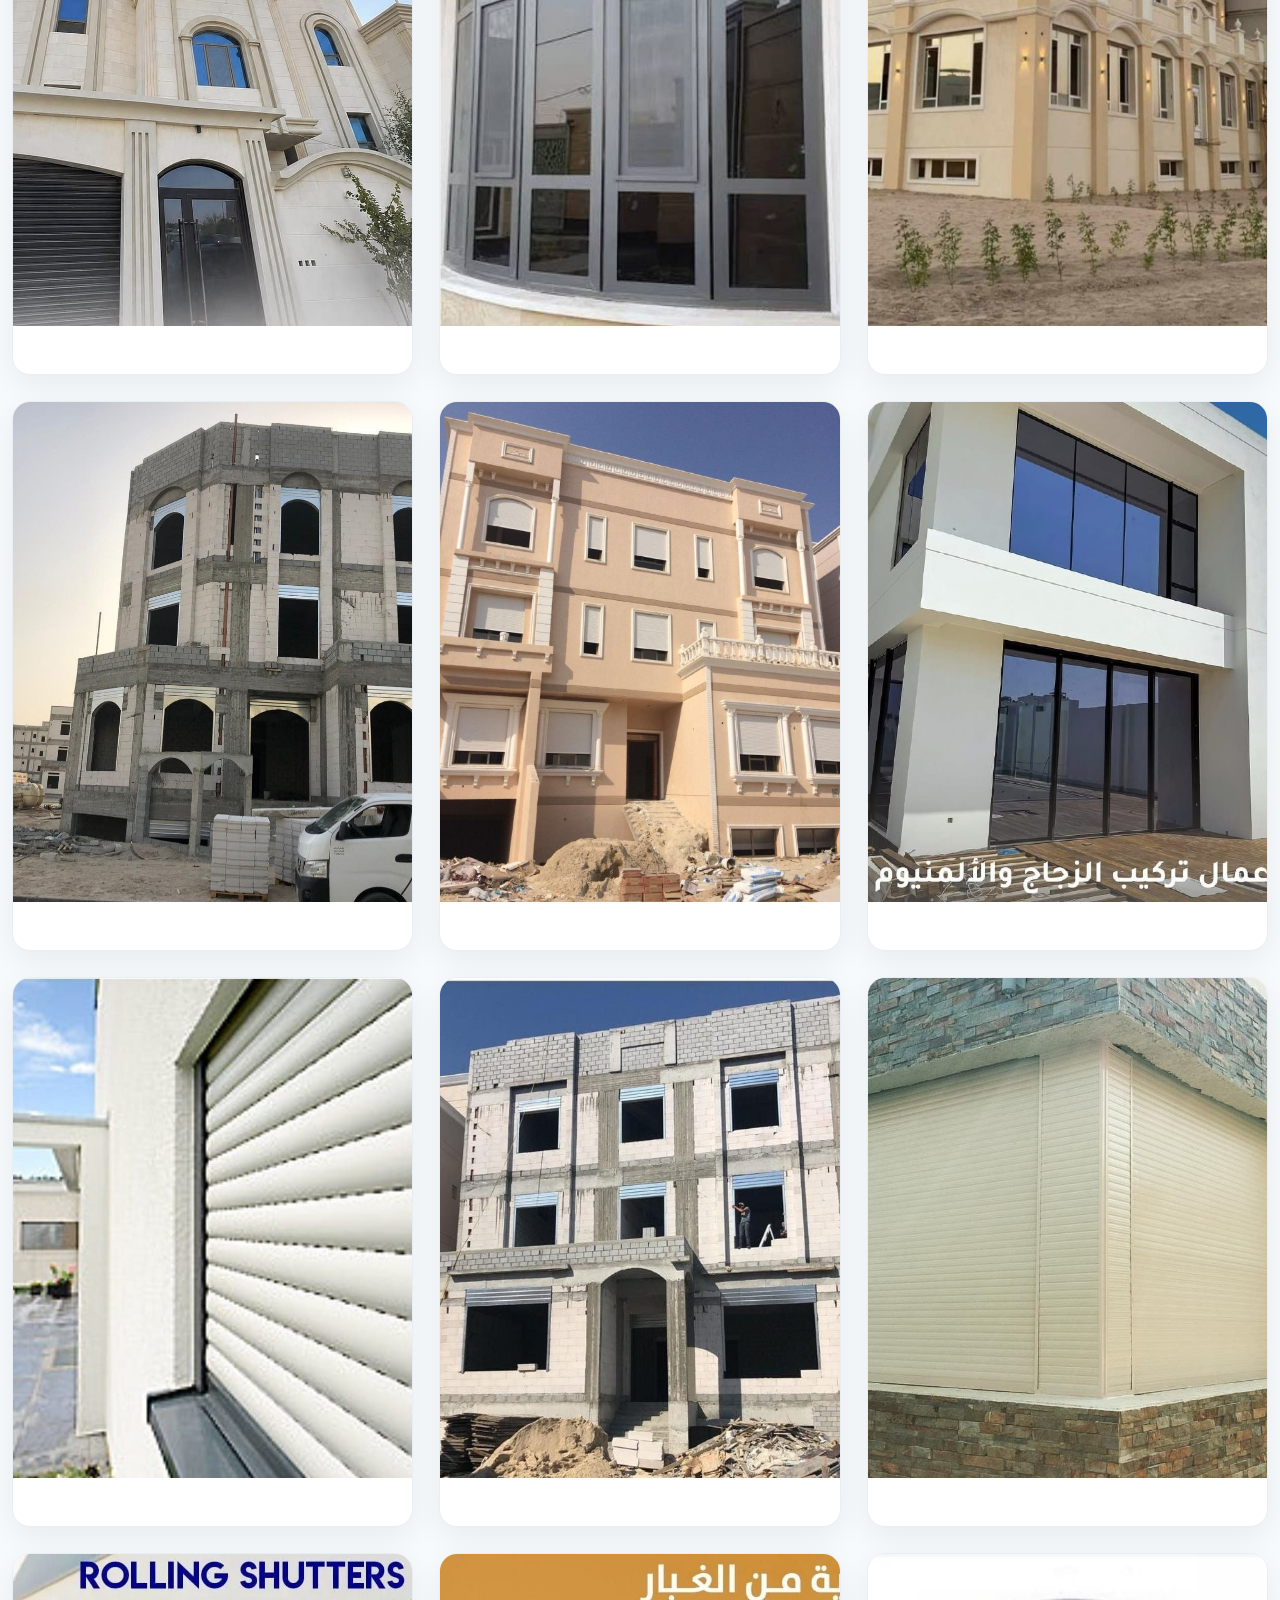
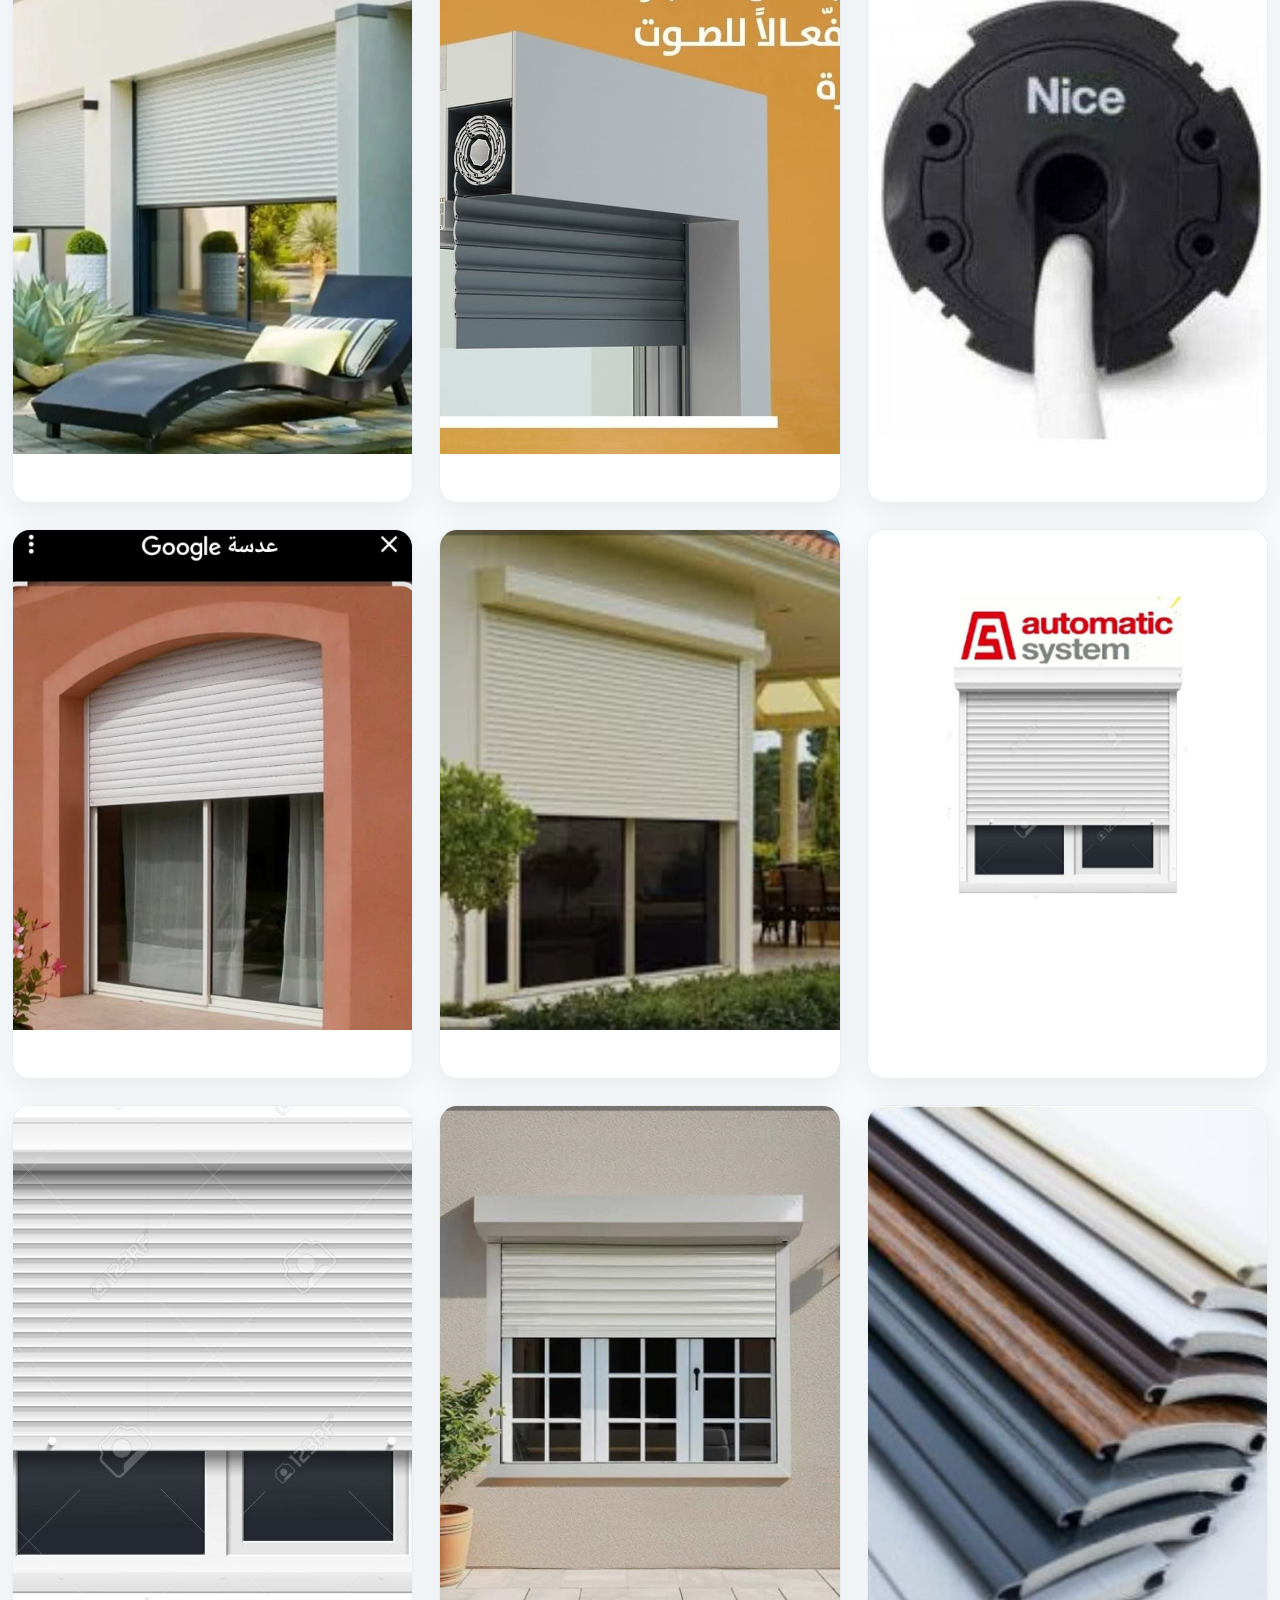
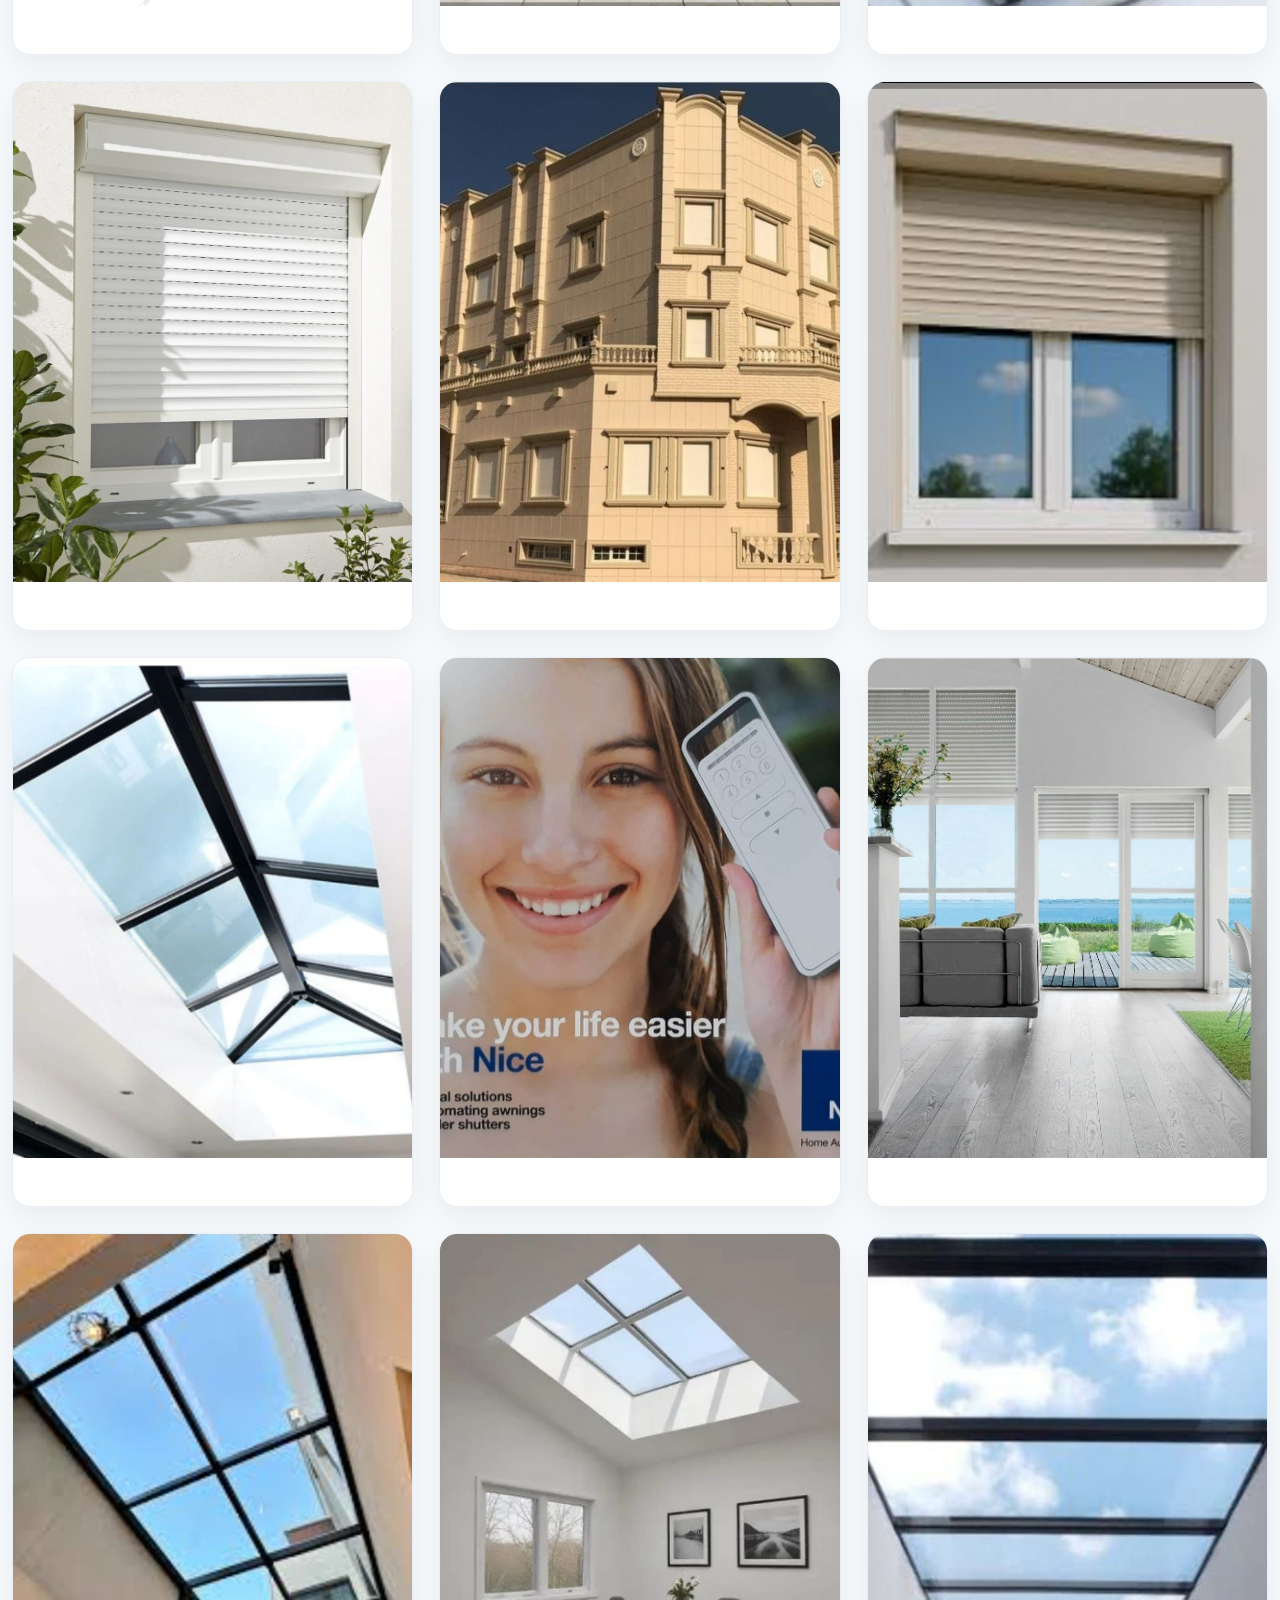
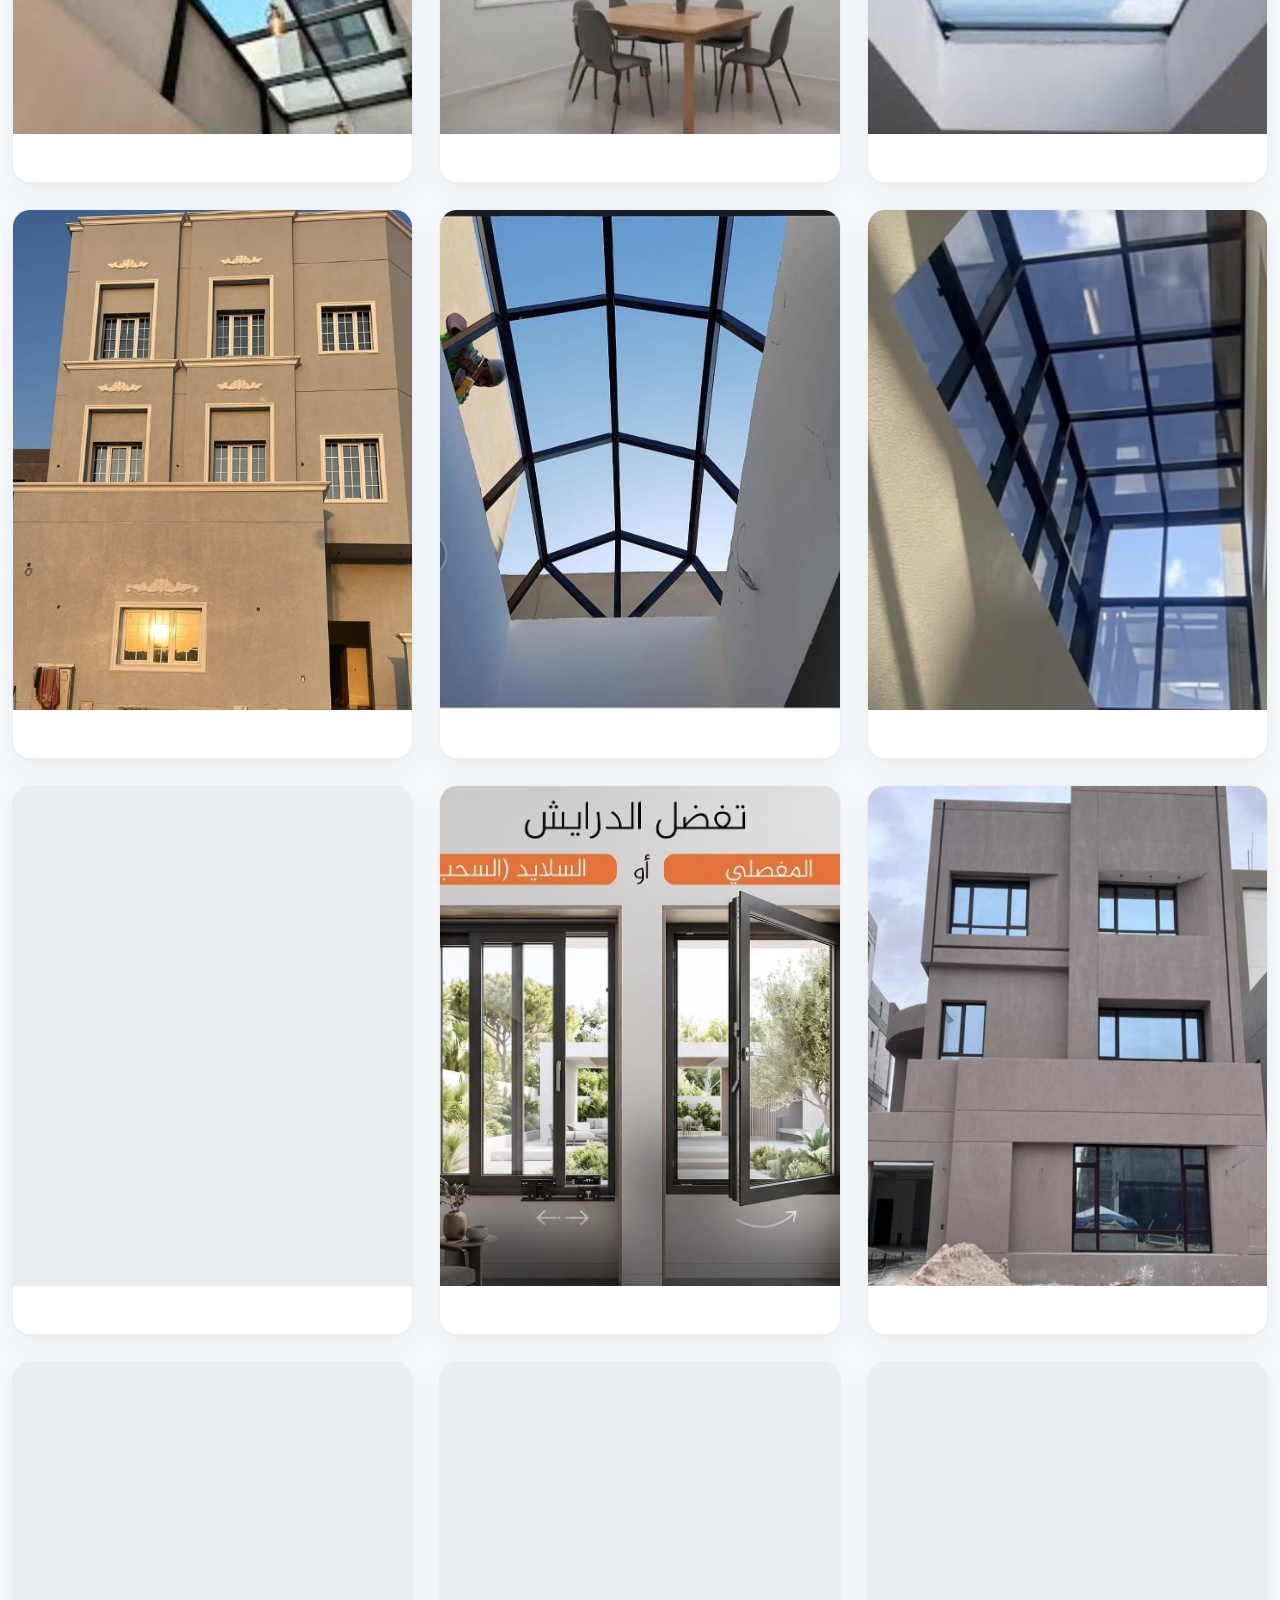
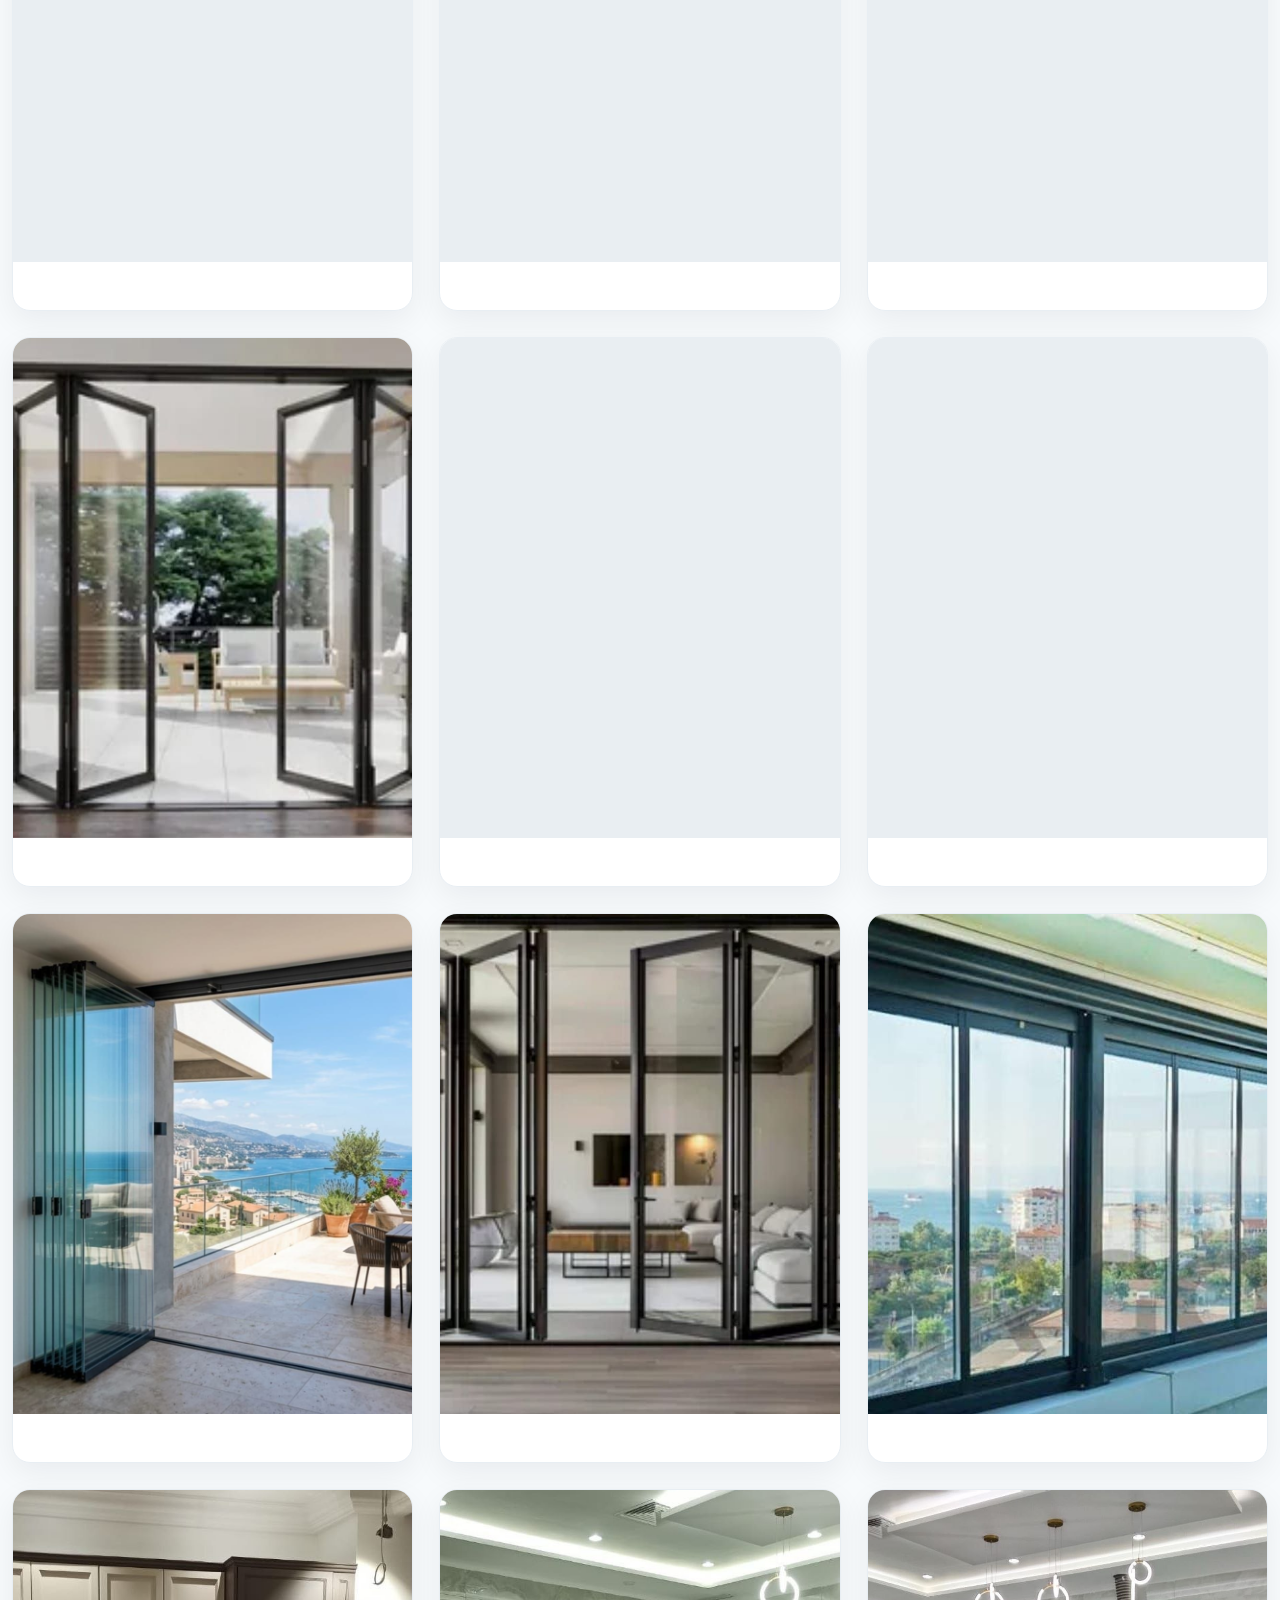
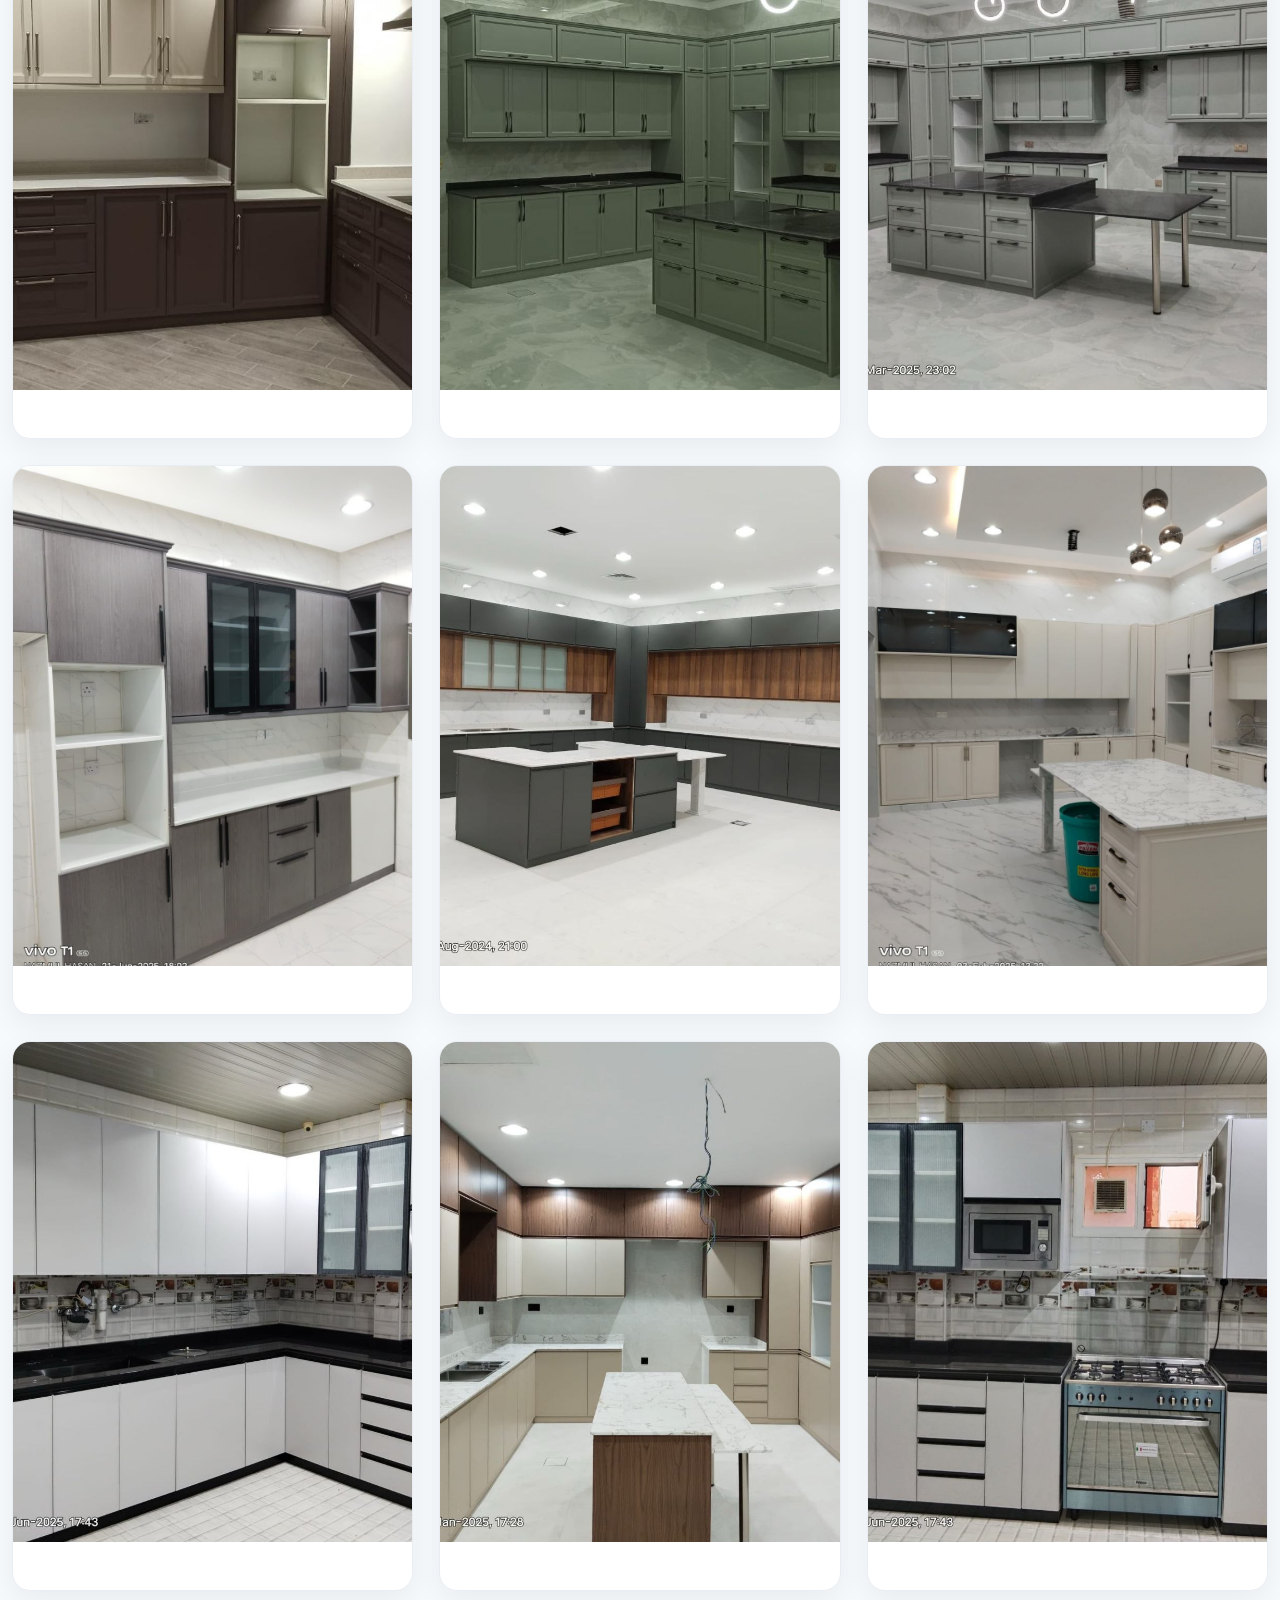
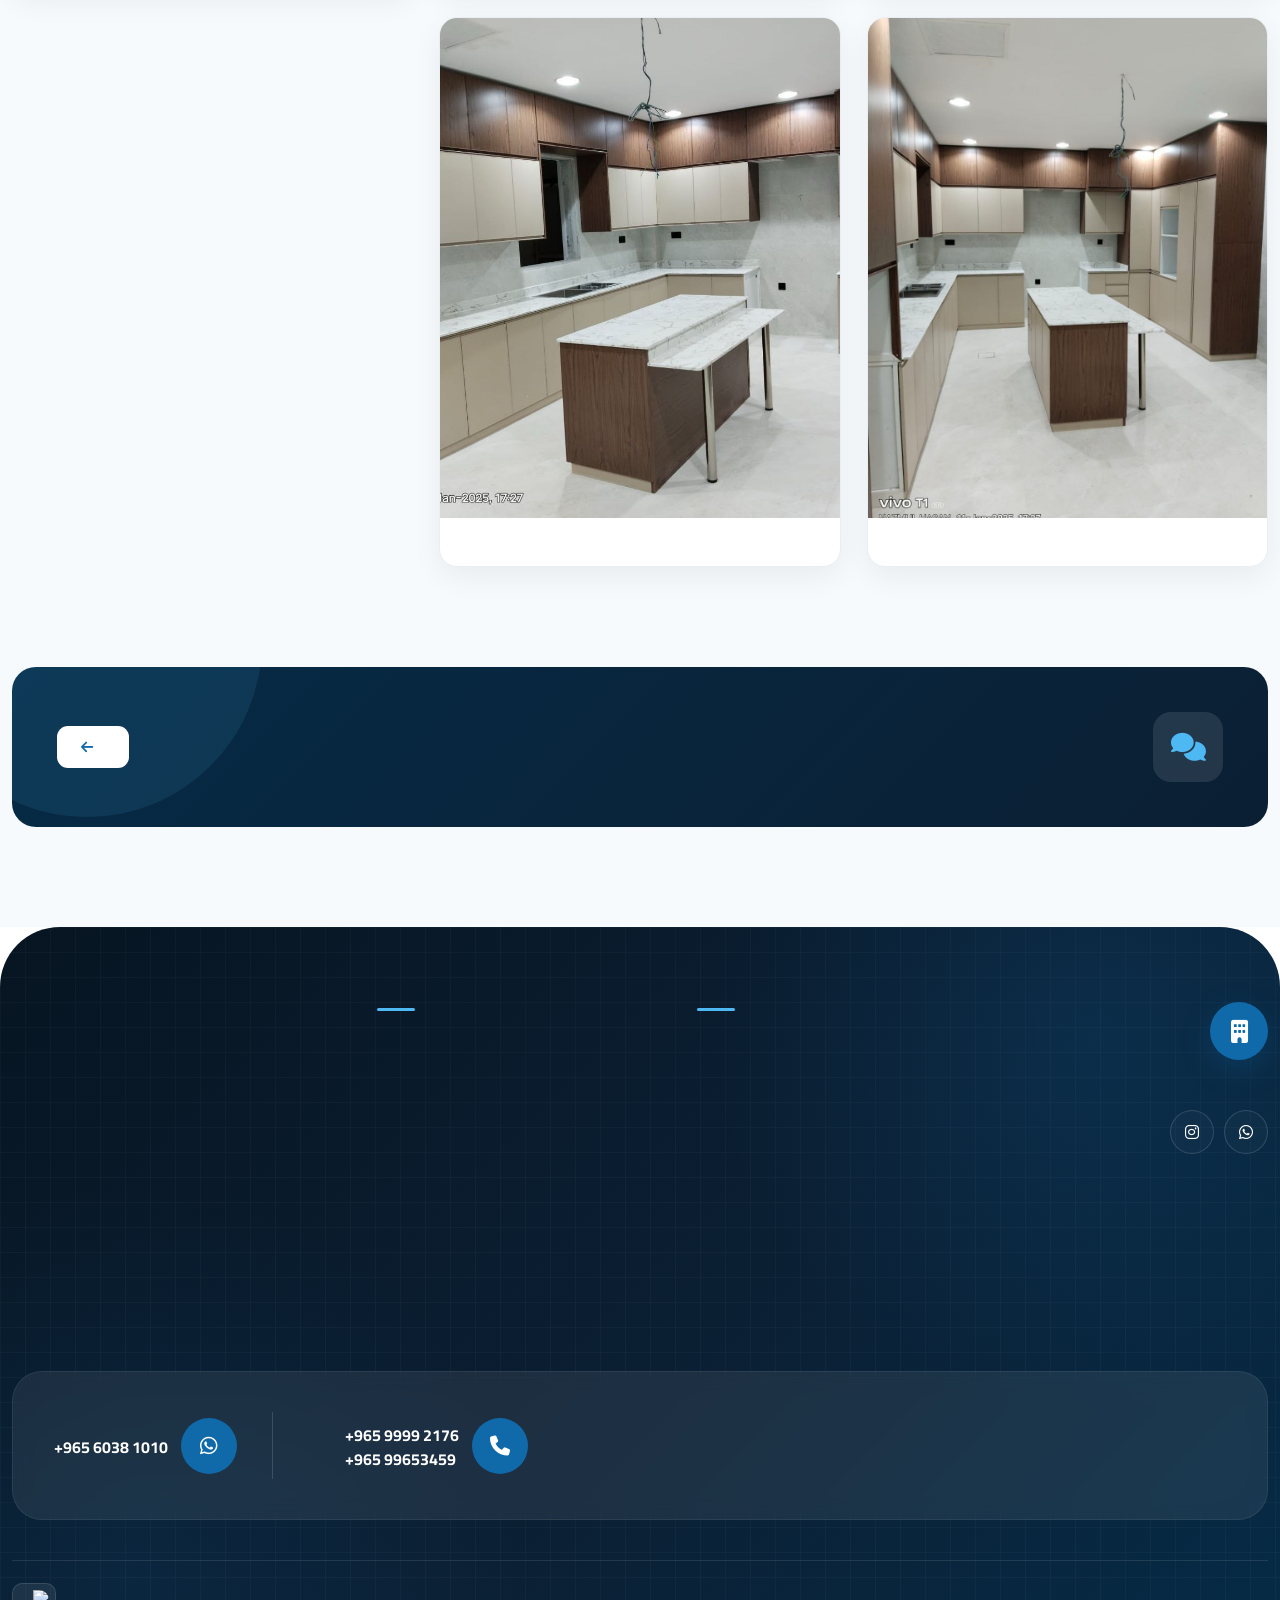
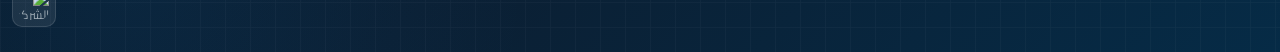
==== commit 5c894489: "Update works.html" ====
--- a/works.html
+++ b/works.html
@@ -1,97 +1,134 @@
 <!doctype html>
 <html lang="ar" dir="rtl">
-
-<head>
-    <meta charset="UTF-8">
-
-    <meta name="viewport" content="width=device-width, initial-scale=1.0">
-
-    <meta http-equiv="X-UA-Compatible" content="IE=edge">
-
-    <title>شركة نايس الدولية للأبواب والشبابيك | ألومنيوم و PVC والشتر في الكويت</title>
-
-    <meta name="description"
-        content="شركة نايس الدولية للأبواب والشبابيك في الكويت منذ 2010. متخصصون في أبواب وشبابيك الألومنيوم وPVC، الشتر الكويتي والإيطالي، Folding، Lift & Slide، والأبواب الأوتوماتيكية. الوكيل الحصري لموتورات Nice في الكويت.">
-
-    <meta name="keywords"
-        content="أبواب وشبابيك الكويت, شركة أبواب وشبابيك في الكويت, أبواب ألمنيوم الكويت, شبابيك ألمنيوم الكويت, أبواب PVC الكويت, شبابيك PVC الكويت, شتر الكويت, شتر إيطالي الكويت, شتر كويتي, أبواب أوتوماتيكية الكويت, موتورات نايس الكويت, Nice Kuwait, أبواب سحاب الكويت, Lift and Slide Kuwait, Folding doors Kuwait">
-
-    <meta name="author" content="شركة نايس الدولية للأبواب والشبابيك">
-
-    <meta name="publisher" content="شركة نايس الدولية للأبواب والشبابيك">
-
-    <meta name="robots" content="index, follow, max-image-preview:large, max-snippet:-1, max-video-preview:-1">
-
-    <meta name="googlebot" content="index, follow, max-image-preview:large, max-snippet:-1, max-video-preview:-1">
-
-    <meta name="language" content="Arabic">
-
-    <meta name="geo.region" content="KW">
-
-    <meta name="geo.country" content="Kuwait">
-
-    <meta name="country" content="Kuwait">
-
-    <meta name="theme-color" content="#0b1f33">
-
-    <link rel="canonical" href="https://www.yourdomain.com/">
-
-    <link rel="alternate" hreflang="ar-KW" href="https://www.yourdomain.com/">
-
-    <link rel="alternate" hreflang="x-default" href="https://www.yourdomain.com/">
-
-    <link rel="icon" type="image/png" href="images/favicon.png">
-
-    <link rel="apple-touch-icon" href="images/apple-touch-icon.png">
-
+  <head>
+    <meta charset="UTF-8" />
+
+    <meta name="viewport" content="width=device-width, initial-scale=1.0" />
+
+    <meta http-equiv="X-UA-Compatible" content="IE=edge" />
+
+    <title>
+      شركة نايس الدولية للأبواب والشبابيك | ألومنيوم و PVC والشتر في الكويت
+    </title>
+
+    <meta
+      name="description"
+      content="شركة نايس الدولية للأبواب والشبابيك في الكويت منذ 2010. متخصصون في أبواب وشبابيك الألومنيوم وPVC، الشتر الكويتي والإيطالي، Folding، Lift & Slide، والأبواب الأوتوماتيكية. الوكيل الحصري لموتورات Nice في الكويت."
+    />
+
+    <meta
+      name="keywords"
+      content="أبواب وشبابيك الكويت, شركة أبواب وشبابيك في الكويت, أبواب ألمنيوم الكويت, شبابيك ألمنيوم الكويت, أبواب PVC الكويت, شبابيك PVC الكويت, شتر الكويت, شتر إيطالي الكويت, شتر كويتي, أبواب أوتوماتيكية الكويت, موتورات نايس الكويت, Nice Kuwait, أبواب سحاب الكويت, Lift and Slide Kuwait, Folding doors Kuwait"
+    />
+
+    <meta name="author" content="شركة نايس الدولية للأبواب والشبابيك" />
+
+    <meta name="publisher" content="شركة نايس الدولية للأبواب والشبابيك" />
+
+    <meta
+      name="robots"
+      content="index, follow, max-image-preview:large, max-snippet:-1, max-video-preview:-1"
+    />
+
+    <meta
+      name="googlebot"
+      content="index, follow, max-image-preview:large, max-snippet:-1, max-video-preview:-1"
+    />
+
+    <meta name="language" content="Arabic" />
+
+    <meta name="geo.region" content="KW" />
+
+    <meta name="geo.country" content="Kuwait" />
+
+    <meta name="country" content="Kuwait" />
+
+    <meta name="theme-color" content="#0b1f33" />
+
+    <link rel="canonical" href="https://www.yourdomain.com/" />
+
+    <link rel="alternate" hreflang="ar-KW" href="https://www.yourdomain.com/" />
+
+    <link
+      rel="alternate"
+      hreflang="x-default"
+      href="https://www.yourdomain.com/"
+    />
+
+    <link rel="icon" type="image/png" href="images/favicon.png" />
+
+    <link rel="apple-touch-icon" href="images/apple-touch-icon.png" />
 
     <!-- Open Graph -->
 
-    <meta property="og:type" content="website">
-
-    <meta property="og:locale" content="ar_KW">
-
-    <meta property="og:title" content="شركة نايس الدولية للأبواب والشبابيك | الكويت">
-
-    <meta property="og:description"
-        content="حلول متكاملة للأبواب والشبابيك الألومنيوم وPVC والشتر والأنظمة الأوتوماتيكية في الكويت منذ 2010. الوكيل الحصري لموتورات Nice في الكويت.">
-
-    <meta property="og:url" content="https://www.yourdomain.com/">
-
-    <meta property="og:site_name" content="شركة نايس الدولية للأبواب والشبابيك">
-
-    <meta property="og:image" content="https://www.yourdomain.com/images/og-image.jpg">
-
-    <meta property="og:image:alt" content="شركة نايس الدولية للأبواب والشبابيك في الكويت">
-
-    <meta property="og:image:width" content="1200">
-
-    <meta property="og:image:height" content="630">
-
+    <meta property="og:type" content="website" />
+
+    <meta property="og:locale" content="ar_KW" />
+
+    <meta
+      property="og:title"
+      content="شركة نايس الدولية للأبواب والشبابيك | الكويت"
+    />
+
+    <meta
+      property="og:description"
+      content="حلول متكاملة للأبواب والشبابيك الألومنيوم وPVC والشتر والأنظمة الأوتوماتيكية في الكويت منذ 2010. الوكيل الحصري لموتورات Nice في الكويت."
+    />
+
+    <meta property="og:url" content="https://www.yourdomain.com/" />
+
+    <meta
+      property="og:site_name"
+      content="شركة نايس الدولية للأبواب والشبابيك"
+    />
+
+    <meta
+      property="og:image"
+      content="https://www.yourdomain.com/images/og-image.jpg"
+    />
+
+    <meta
+      property="og:image:alt"
+      content="شركة نايس الدولية للأبواب والشبابيك في الكويت"
+    />
+
+    <meta property="og:image:width" content="1200" />
+
+    <meta property="og:image:height" content="630" />
 
     <!-- Twitter / X -->
 
-    <meta name="twitter:card" content="summary_large_image">
-
-    <meta name="twitter:title" content="شركة نايس الدولية للأبواب والشبابيك | الكويت">
-
-    <meta name="twitter:description"
-        content="أبواب وشبابيك الألومنيوم وPVC والشتر والأنظمة الأوتوماتيكية في الكويت. الوكيل الحصري لموتورات Nice.">
-
-    <meta name="twitter:image" content="https://www.yourdomain.com/images/og-image.jpg">
-
-    <meta name="twitter:image:alt" content="شركة نايس الدولية للأبواب والشبابيك">
-
+    <meta name="twitter:card" content="summary_large_image" />
+
+    <meta
+      name="twitter:title"
+      content="شركة نايس الدولية للأبواب والشبابيك | الكويت"
+    />
+
+    <meta
+      name="twitter:description"
+      content="أبواب وشبابيك الألومنيوم وPVC والشتر والأنظمة الأوتوماتيكية في الكويت. الوكيل الحصري لموتورات Nice."
+    />
+
+    <meta
+      name="twitter:image"
+      content="https://www.yourdomain.com/images/og-image.jpg"
+    />
+
+    <meta
+      name="twitter:image:alt"
+      content="شركة نايس الدولية للأبواب والشبابيك"
+    />
 
     <!-- Local Business -->
 
-    <meta name="geo.placename" content="Kuwait">
-
-    <meta name="ICBM" content="29.3759, 47.9774">
+    <meta name="geo.placename" content="Kuwait" />
+
+    <meta name="ICBM" content="29.3759, 47.9774" />
     <!-- Organization / Local Business Schema -->
 
     <script type="application/ld+json">
-    {
+      {
         "@context": "https://schema.org",
         "@type": "HomeAndConstructionBusiness",
         "@id": "https://www.yourdomain.com/#organization",
@@ -103,37 +140,33 @@
         "image": "https://www.yourdomain.com/images/og-image.jpg",
         "telephone": "+96599992176",
         "contactPoint": {
-            "@type": "ContactPoint",
-            "telephone": "+96599992176",
-            "contactType": "customer service",
-            "contactOption": "TollFree",
-            "availableLanguage": [
-                "Arabic",
-                "English"
-            ]
+          "@type": "ContactPoint",
+          "telephone": "+96599992176",
+          "contactType": "customer service",
+          "contactOption": "TollFree",
+          "availableLanguage": ["Arabic", "English"]
         },
         "address": {
-            "@type": "PostalAddress",
-            "addressCountry": "KW",
-            "addressLocality": "Kuwait"
+          "@type": "PostalAddress",
+          "addressCountry": "KW",
+          "addressLocality": "Kuwait"
         },
         "areaServed": {
-            "@type": "Country",
-            "name": "Kuwait"
+          "@type": "Country",
+          "name": "Kuwait"
         },
         "foundingDate": "2010",
         "priceRange": "$$",
         "currenciesAccepted": "KWD",
         "paymentAccepted": "Cash, Credit Card",
         "sameAs": []
-    }
+      }
     </script>
 
-
     <!-- WebSite Schema -->
 
     <script type="application/ld+json">
-    {
+      {
         "@context": "https://schema.org",
         "@type": "WebSite",
         "@id": "https://www.yourdomain.com/#website",
@@ -141,28 +174,27 @@
         "name": "شركة نايس الدولية للأبواب والشبابيك",
         "description": "الأبواب والشبابيك الألومنيوم وPVC والشتر والأنظمة الأوتوماتيكية في الكويت",
         "publisher": {
-            "@id": "https://www.yourdomain.com/#organization"
+          "@id": "https://www.yourdomain.com/#organization"
         },
         "inLanguage": "ar-KW"
-    }
+      }
     </script>
 
-
     <!-- Breadcrumb Schema -->
 
     <script type="application/ld+json">
-    {
+      {
         "@context": "https://schema.org",
         "@type": "BreadcrumbList",
         "itemListElement": [
-            {
-                "@type": "ListItem",
-                "position": 1,
-                "name": "الرئيسية",
-                "item": "https://www.yourdomain.com/"
-            }
+          {
+            "@type": "ListItem",
+            "position": 1,
+            "name": "الرئيسية",
+            "item": "https://www.yourdomain.com/"
+          }
         ]
-    }
+      }
     </script>
 
     <link rel="stylesheet" href="css/bootstrap.min.css" />
@@ -174,1946 +206,2398 @@
     <link rel="preconnect" href="https://fonts.gstatic.com" crossorigin />
 
     <link
-        href="https://fonts.googleapis.com/css2?family=Cairo:wght@200..1000&family=Playfair+Display:wght@400;500;600;700&display=swap"
-        rel="stylesheet" />
+      href="https://fonts.googleapis.com/css2?family=Cairo:wght@200..1000&family=Playfair+Display:wght@400;500;600;700&display=swap"
+      rel="stylesheet"
+    />
 
     <link rel="stylesheet" href="https://unpkg.com/aos@2.3.4/dist/aos.css" />
 
-    <link rel="stylesheet" href="https://cdn.jsdelivr.net/npm/swiper@11/swiper-bundle.min.css" />
+    <link
+      rel="stylesheet"
+      href="https://cdn.jsdelivr.net/npm/swiper@11/swiper-bundle.min.css"
+    />
 
     <link rel="stylesheet" href="css/index.css" />
-</head>
-
-<body>
-    <header class="main-header blog-header">
-        <nav class="main-navbar">
-            <div class="container-fluid navbar-container">
-                <a href="/#" class="brand-logo">
-                    <span class="brand-icon">
-                        <i class="fa-solid fa-door-open"></i>
-                    </span>
-
-                    <span class="brand-name"> نايس <span>الدولية</span> </span>
-                </a>
-
-                <div class="desktop-menu">
-                    <a href="/#" class="nav-link active"> الرئيسية </a>
-
-                    <a href="/#about" class="nav-link"> من نحن </a>
-
-                    <a href="/#services" class="nav-link"> خدماتنا </a>
-                    <a href="#works" class="nav-link">أعمالنا</a>
-
-
-                    <a href="/#contact" class="nav-link"> تواصل معنا </a>
-                </div>
-
-                <a href="/#contact" class="navbar-cta">
-                    احصل على عرض سعر
-                    <i class="fa-solid fa-arrow-left"></i>
-                </a>
-
-                <button class="mobile-menu-btn" id="mobileMenuBtn">
-                    <i class="fa-solid fa-bars"></i>
-                </button>
-            </div>
-        </nav>
-    </header>
-
-    <div class="mobile-sidebar" id="mobileSidebar">
-        <div class="sidebar-header">
-            <a href="/#" class="brand-logo">
-                <span class="brand-icon">
-                    <i class="fa-solid fa-door-open"></i>
-                </span>
-
-                <span class="brand-name"> نايس <span>الدولية</span> </span>
+  </head>
+
+  <body>
+<header class="main-header blog-header">
+  <nav class="main-navbar">
+    <div class="container-fluid navbar-container">
+
+      <a href="/#" class="brand-logo">
+        <span class="brand-icon">
+          <i class="fa-solid fa-door-open"></i>
+        </span>
+
+        <span class="brand-name">
+          <span data-ar="نايس" data-en="Nice"></span>
+          <span data-ar="الدولية" data-en="International"></span>
+        </span>
+      </a>
+
+      <div class="desktop-menu">
+        <a
+          href="/#"
+          class="nav-link active"
+          data-ar="الرئيسية"
+          data-en="Home">
+        </a>
+
+        <a
+          href="/#about"
+          class="nav-link"
+          data-ar="من نحن"
+          data-en="About Us">
+        </a>
+
+        <a
+          href="/#services"
+          class="nav-link"
+          data-ar="خدماتنا"
+          data-en="Our Services">
+        </a>
+
+        <a
+          href="#works"
+          class="nav-link"
+          data-ar="أعمالنا"
+          data-en="Our Projects">
+        </a>
+
+        <a
+          href="/#contact"
+          class="nav-link"
+          data-ar="تواصل معنا"
+          data-en="Contact Us">
+        </a>
+      </div>
+
+      <div class="d-xl-flex flex-column flex-lg-row gap-3 align-items-center d-none">
+
+        <a href="#contact" class="navbar-cta">
+          <span
+            data-ar="احصل على عرض سعر"
+            data-en="Get a Quote">
+          </span>
+
+          <i class="fa-solid fa-arrow-left language-arrow"></i>
+        </a>
+
+        <div class="language-switcher">
+
+          <button class="language-btn" type="button">
+            <i class="fa-solid fa-globe"></i>
+
+            <span class="current-language">
+              العربية
+            </span>
+
+            <i class="fa-solid fa-chevron-down"></i>
+          </button>
+
+          <div class="language-dropdown">
+
+            <button
+              class="language-option active"
+              data-lang="ar"
+              type="button">
+
+              <span
+                data-ar="العربية"
+                data-en="Arabic">
+              </span>
+
+              <i class="fa-solid fa-check"></i>
+            </button>
+
+            <button
+              class="language-option"
+              data-lang="en"
+              type="button">
+
+              <span
+                data-ar="الإنجليزية"
+                data-en="English">
+              </span>
+
+              <i class="fa-solid fa-check"></i>
+            </button>
+
+          </div>
+
+        </div>
+
+      </div>
+
+      <button
+        class="mobile-menu-btn"
+        id="mobileMenuBtn"
+        type="button">
+
+        <i class="fa-solid fa-bars"></i>
+
+      </button>
+
+    </div>
+  </nav>
+</header>
+
+
+<div class="mobile-sidebar" id="mobileSidebar">
+
+  <div class="sidebar-header">
+
+    <a href="/#" class="brand-logo">
+
+      <span class="brand-icon">
+        <i class="fa-solid fa-door-open"></i>
+      </span>
+
+      <span class="brand-name">
+        <span data-ar="نايس" data-en="Nice"></span>
+        <span data-ar="الدولية" data-en="International"></span>
+      </span>
+
+    </a>
+
+    <button
+      class="sidebar-close"
+      id="sidebarClose"
+      type="button">
+
+      <i class="fa-solid fa-xmark"></i>
+
+    </button>
+
+  </div>
+
+
+  <div class="sidebar-menu">
+
+    <a
+      href="/#"
+      class="sidebar-link"
+      data-ar="الرئيسية"
+      data-en="Home">
+    </a>
+
+    <a
+      href="/#about"
+      class="sidebar-link"
+      data-ar="من نحن"
+      data-en="About Us">
+    </a>
+
+    <a
+      href="/#services"
+      class="sidebar-link"
+      data-ar="خدماتنا"
+      data-en="Our Services">
+    </a>
+
+    <a
+      href="#works"
+      class="sidebar-link"
+      data-ar="أعمالنا"
+      data-en="Our Projects">
+    </a>
+
+    <a
+      href="/#contact"
+      class="sidebar-link"
+      data-ar="تواصل معنا"
+      data-en="Contact Us">
+    </a>
+
+
+    <div class="mt-3">
+
+      <a href="#contact" class="navbar-cta">
+
+        <span
+          data-ar="احصل على عرض سعر"
+          data-en="Get a Quote">
+        </span>
+
+        <i class="fa-solid fa-arrow-left language-arrow"></i>
+
+      </a>
+
+
+      <div class="language-switcher mt-3 mt-xl-0">
+
+        <button class="language-btn" type="button">
+
+          <i class="fa-solid fa-globe"></i>
+
+          <span class="current-language">
+            العربية
+          </span>
+
+          <i class="fa-solid fa-chevron-down"></i>
+
+        </button>
+
+
+        <div class="language-dropdown">
+
+          <button
+            class="language-option active"
+            data-lang="ar"
+            type="button">
+
+            <span
+              data-ar="العربية"
+              data-en="Arabic">
+            </span>
+
+            <i class="fa-solid fa-check"></i>
+
+          </button>
+
+
+          <button
+            class="language-option"
+            data-lang="en"
+            type="button">
+
+            <span
+              data-ar="الإنجليزية"
+              data-en="English">
+            </span>
+
+            <i class="fa-solid fa-check"></i>
+
+          </button>
+
+        </div>
+
+      </div>
+
+    </div>
+
+  </div>
+
+</div>
+    <div class="sidebar-overlay" id="sidebarOverlay"></div>
+
+    <main>
+   <section class="works-hero" id="works">
+  <div class="works-hero-overlay"></div>
+
+  <div class="container">
+    <div class="works-hero-content" data-aos="fade-up">
+
+      <span class="works-hero-label">
+        <i class="fa-solid fa-images"></i>
+
+        <span
+          data-ar="أعمالنا ومشاريعنا"
+          data-en="Our Works & Projects">
+        </span>
+      </span>
+
+      <h1>
+        <span class="text-white"
+          data-ar="نترك بصمتنا"
+          data-en="We Leave Our Mark">
+        </span>
+
+        <span
+          data-ar="في كل مشروع"
+          data-en="In Every Project">
+        </span>
+      </h1>
+
+      <p
+        data-ar="استعرض مجموعة من أعمالنا ومشاريعنا السابقة التي نفذناها بعناية واحترافية."
+        data-en="Explore a selection of our previous works and projects, delivered with care and professionalism.">
+      </p>
+
+    </div>
+  </div>
+</section>
+
+   <section class="works-section">
+  <div class="container">
+    <div class="works-section-heading" data-aos="fade-up">
+      <span class="works-section-label">
+        <i class="fa-solid fa-layer-group"></i>
+        <span data-ar="معرض الأعمال" data-en="Works Gallery"></span>
+      </span>
+
+      <h2 data-ar="اكتشف أعمالنا" data-en="Discover Our Work"></h2>
+
+      <p
+        data-ar="اختر القسم الذي تريد مشاهدته واستعرض مجموعة من المشاريع والأعمال التي نفذناها."
+        data-en="Choose a category to explore a selection of projects and works we have completed."
+      ></p>
+    </div>
+
+    <div class="works-tabs-wrapper" data-aos="fade-up">
+      <div class="works-tabs" id="worksTabs">
+        <button
+          class="works-tab active"
+          type="button"
+          data-category="all"
+        >
+          <i class="fa-solid fa-border-all"></i>
+          <span data-ar="كل الأعمال" data-en="All Works"></span>
+        </button>
+
+        <button class="works-tab" type="button" data-category="doors">
+          <i class="fa-solid fa-door-open"></i>
+          <span data-ar="الأبواب الرئيسية" data-en="Main Doors"></span>
+        </button>
+
+        <button class="works-tab" type="button" data-category="alaminium">
+          <i class="fa-solid fa-window-maximize"></i>
+          <span data-ar="الألومنيوم" data-en="Aluminum"></span>
+        </button>
+
+        <button class="works-tab" type="button" data-category="shattar">
+          <i class="fa-solid fa-house"></i>
+          <span data-ar="الشتر" data-en="Shutters"></span>
+        </button>
+
+        <button class="works-tab" type="button" data-category="Skylight">
+          <i class="fa-solid fa-building"></i>
+          <span data-ar="سكاى لايت" data-en="Skylight"></span>
+        </button>
+
+        <button class="works-tab" type="button" data-category="folding">
+          <i class="fa-solid fa-building"></i>
+          <span data-ar="اكورديون وفولدينج" data-en="Accordion & Folding"></span>
+        </button>
+
+        <button class="works-tab" type="button" data-category="kitchen">
+          <i class="fa-solid fa-building"></i>
+          <span data-ar="مطابخ" data-en="Kitchens"></span>
+        </button>
+      </div>
+    </div>
+
+    <div class="works-gallery" id="worksGallery">
+
+      <div class="work-card" data-category="doors" data-aos="fade-up">
+        <div class="work-image">
+          <img
+            src="images/door-1.jpg"
+            alt="تصميم باب PVC"
+            data-alt-ar="تصميم باب PVC"
+            data-alt-en="PVC Door Design"
+          />
+
+          <div class="work-overlay">
+            <button
+              class="work-view-btn"
+              type="button"
+              data-image="images/door-1.jpg"
+            >
+              <i class="fa-solid fa-expand"></i>
+            </button>
+          </div>
+        </div>
+
+        <div class="work-info">
+          <span data-ar="أبواب" data-en="Doors"></span>
+        </div>
+      </div>
+
+      <div class="work-card" data-category="doors" data-aos="fade-up">
+        <div class="work-image">
+          <img
+            src="images/door-2.jpg"
+            alt="باب PVC عصري"
+            data-alt-ar="باب PVC عصري"
+            data-alt-en="Modern PVC Door"
+          />
+
+          <div class="work-overlay">
+            <button
+              class="work-view-btn"
+              type="button"
+              data-image="images/door-2.jpg"
+            >
+              <i class="fa-solid fa-expand"></i>
+            </button>
+          </div>
+        </div>
+
+        <div class="work-info">
+          <span data-ar="أبواب" data-en="Doors"></span>
+        </div>
+      </div>
+
+      <div class="work-card" data-category="doors" data-aos="fade-up">
+        <div class="work-image">
+          <img
+            src="images/door-3.jpg"
+            alt="باب PVC عصري"
+            data-alt-ar="باب PVC عصري"
+            data-alt-en="Modern PVC Door"
+          />
+
+          <div class="work-overlay">
+            <button
+              class="work-view-btn"
+              type="button"
+              data-image="images/door-3.jpg"
+            >
+              <i class="fa-solid fa-expand"></i>
+            </button>
+          </div>
+        </div>
+
+        <div class="work-info">
+          <span data-ar="أبواب" data-en="Doors"></span>
+        </div>
+      </div>
+
+      <div class="work-card" data-category="doors" data-aos="fade-up">
+        <div class="work-image">
+          <img
+            src="images/door-4.jpg"
+            alt="باب PVC عصري"
+            data-alt-ar="باب PVC عصري"
+            data-alt-en="Modern PVC Door"
+          />
+
+          <div class="work-overlay">
+            <button
+              class="work-view-btn"
+              type="button"
+              data-image="images/door-4.jpg"
+            >
+              <i class="fa-solid fa-expand"></i>
+            </button>
+          </div>
+        </div>
+
+        <div class="work-info">
+          <span data-ar="أبواب" data-en="Doors"></span>
+        </div>
+      </div>
+
+      <div class="work-card" data-category="doors" data-aos="fade-up">
+        <div class="work-image">
+          <img
+            src="images/door-5.jpg"
+            alt="باب PVC عصري"
+            data-alt-ar="باب PVC عصري"
+            data-alt-en="Modern PVC Door"
+          />
+
+          <div class="work-overlay">
+            <button
+              class="work-view-btn"
+              type="button"
+              data-image="images/door-5.jpg"
+            >
+              <i class="fa-solid fa-expand"></i>
+            </button>
+          </div>
+        </div>
+
+        <div class="work-info">
+          <span data-ar="أبواب" data-en="Doors"></span>
+        </div>
+      </div>
+
+      <div class="work-card" data-category="doors" data-aos="fade-up">
+        <div class="work-image">
+          <img
+            src="images/door-6.jpg"
+            alt="باب PVC عصري"
+            data-alt-ar="باب PVC عصري"
+            data-alt-en="Modern PVC Door"
+          />
+
+          <div class="work-overlay">
+            <button
+              class="work-view-btn"
+              type="button"
+              data-image="images/door-6.jpg"
+            >
+              <i class="fa-solid fa-expand"></i>
+            </button>
+          </div>
+        </div>
+
+        <div class="work-info">
+          <span data-ar="أبواب" data-en="Doors"></span>
+        </div>
+      </div>
+
+      <div class="work-card" data-category="doors" data-aos="fade-up">
+        <div class="work-image">
+          <img
+            src="images/door-7.jpg"
+            alt="باب PVC عصري"
+            data-alt-ar="باب PVC عصري"
+            data-alt-en="Modern PVC Door"
+          />
+
+          <div class="work-overlay">
+            <button
+              class="work-view-btn"
+              type="button"
+              data-image="images/door-7.jpg"
+            >
+              <i class="fa-solid fa-expand"></i>
+            </button>
+          </div>
+        </div>
+
+        <div class="work-info">
+          <span data-ar="أبواب" data-en="Doors"></span>
+        </div>
+      </div>
+
+      <div class="work-card" data-category="doors" data-aos="fade-up">
+        <div class="work-image">
+          <img
+            src="images/door-8.jpg"
+            alt="باب PVC عصري"
+            data-alt-ar="باب PVC عصري"
+            data-alt-en="Modern PVC Door"
+          />
+
+          <div class="work-overlay">
+            <button
+              class="work-view-btn"
+              type="button"
+              data-image="images/door-8.jpg"
+            >
+              <i class="fa-solid fa-expand"></i>
+            </button>
+          </div>
+        </div>
+
+        <div class="work-info">
+          <span data-ar="أبواب" data-en="Doors"></span>
+        </div>
+      </div>
+
+      <div class="work-card" data-category="doors" data-aos="fade-up">
+        <div class="work-image">
+          <img
+            src="images/door-9.jpg"
+            alt="باب PVC عصري"
+            data-alt-ar="باب PVC عصري"
+            data-alt-en="Modern PVC Door"
+          />
+
+          <div class="work-overlay">
+            <button
+              class="work-view-btn"
+              type="button"
+              data-image="images/door-9.jpg"
+            >
+              <i class="fa-solid fa-expand"></i>
+            </button>
+          </div>
+        </div>
+
+        <div class="work-info">
+          <span data-ar="أبواب" data-en="Doors"></span>
+        </div>
+      </div>
+
+      <div class="work-card" data-category="doors" data-aos="fade-up">
+        <div class="work-image">
+          <img
+            src="images/door-10.jpg"
+            alt="باب PVC عصري"
+            data-alt-ar="باب PVC عصري"
+            data-alt-en="Modern PVC Door"
+          />
+
+          <div class="work-overlay">
+            <button
+              class="work-view-btn"
+              type="button"
+              data-image="images/door-10.jpg"
+            >
+              <i class="fa-solid fa-expand"></i>
+            </button>
+          </div>
+        </div>
+
+        <div class="work-info">
+          <span data-ar="أبواب" data-en="Doors"></span>
+        </div>
+      </div>
+
+      <div class="work-card" data-category="doors" data-aos="fade-up">
+        <div class="work-image">
+          <img
+            src="images/door-11.jpg"
+            alt="باب PVC عصري"
+            data-alt-ar="باب PVC عصري"
+            data-alt-en="Modern PVC Door"
+          />
+
+          <div class="work-overlay">
+            <button
+              class="work-view-btn"
+              type="button"
+              data-image="images/door-11.jpg"
+            >
+              <i class="fa-solid fa-expand"></i>
+            </button>
+          </div>
+        </div>
+
+        <div class="work-info">
+          <span data-ar="أبواب" data-en="Doors"></span>
+        </div>
+      </div>
+
+      <div class="work-card" data-category="alaminium" data-aos="fade-up">
+        <div class="work-image">
+          <img
+            src="images/alaminium-2.jpg"
+            alt="شبابيك PVC حديثة"
+            data-alt-ar="تصميم ألومنيوم حديث"
+            data-alt-en="Modern Aluminum Design"
+          />
+
+          <div class="work-overlay">
+            <button
+              class="work-view-btn"
+              type="button"
+              data-image="images/alaminium-2.jpg"
+            >
+              <i class="fa-solid fa-expand"></i>
+            </button>
+          </div>
+        </div>
+
+        <div class="work-info">
+          <span data-ar="الألومنيوم" data-en="Aluminum"></span>
+        </div>
+      </div>
+
+      <div class="work-card" data-category="alaminium" data-aos="fade-up">
+        <div class="work-image">
+          <img
+            src="images/alaminium-3.jpg"
+            alt="شبابيك PVC حديثة"
+            data-alt-ar="تصميم ألومنيوم حديث"
+            data-alt-en="Modern Aluminum Design"
+          />
+
+          <div class="work-overlay">
+            <button
+              class="work-view-btn"
+              type="button"
+              data-image="images/alaminium-3.jpg"
+            >
+              <i class="fa-solid fa-expand"></i>
+            </button>
+          </div>
+        </div>
+
+        <div class="work-info">
+          <span data-ar="الألومنيوم" data-en="Aluminum"></span>
+        </div>
+      </div>
+
+      <div class="work-card" data-category="alaminium" data-aos="fade-up">
+        <div class="work-image">
+          <img
+            src="images/alaminium-4.jpg"
+            alt="شبابيك PVC حديثة"
+            data-alt-ar="تصميم ألومنيوم حديث"
+            data-alt-en="Modern Aluminum Design"
+          />
+
+          <div class="work-overlay">
+            <button
+              class="work-view-btn"
+              type="button"
+              data-image="images/alaminium-4.jpg"
+            >
+              <i class="fa-solid fa-expand"></i>
+            </button>
+          </div>
+        </div>
+
+        <div class="work-info">
+          <span data-ar="الألومنيوم" data-en="Aluminum"></span>
+        </div>
+      </div>
+
+      <div class="work-card" data-category="alaminium" data-aos="fade-up">
+        <div class="work-image">
+          <img
+            src="images/alaminium-5.jpg"
+            alt="شبابيك PVC حديثة"
+            data-alt-ar="تصميم ألومنيوم حديث"
+            data-alt-en="Modern Aluminum Design"
+          />
+
+          <div class="work-overlay">
+            <button
+              class="work-view-btn"
+              type="button"
+              data-image="images/alaminium-5.jpg"
+            >
+              <i class="fa-solid fa-expand"></i>
+            </button>
+          </div>
+        </div>
+
+        <div class="work-info">
+          <span data-ar="الألومنيوم" data-en="Aluminum"></span>
+        </div>
+      </div>
+
+      <div class="work-card" data-category="alaminium" data-aos="fade-up">
+        <div class="work-image">
+          <img
+            src="images/alaminium-6.jpg"
+            alt="شبابيك PVC حديثة"
+            data-alt-ar="تصميم ألومنيوم حديث"
+            data-alt-en="Modern Aluminum Design"
+          />
+
+          <div class="work-overlay">
+            <button
+              class="work-view-btn"
+              type="button"
+              data-image="images/alaminium-6.jpg"
+            >
+              <i class="fa-solid fa-expand"></i>
+            </button>
+          </div>
+        </div>
+
+        <div class="work-info">
+          <span data-ar="الألومنيوم" data-en="Aluminum"></span>
+        </div>
+      </div>
+
+      <div class="work-card" data-category="shattar" data-aos="fade-up">
+        <div class="work-image">
+          <img
+            src="images/shattar-1.jpg"
+            alt="شبابيك PVC حديثة"
+            data-alt-ar="شتر"
+            data-alt-en="Shutter"
+          />
+
+          <div class="work-overlay">
+            <button
+              class="work-view-btn"
+              type="button"
+              data-image="images/shattar-1.jpg"
+            >
+              <i class="fa-solid fa-expand"></i>
+            </button>
+          </div>
+        </div>
+
+        <div class="work-info">
+          <span data-ar="الشتر" data-en="Shutters"></span>
+        </div>
+      </div>
+
+      <div class="work-card" data-category="shattar" data-aos="fade-up">
+        <div class="work-image">
+          <img
+            src="images/shattar-2.jpg"
+            alt="شبابيك PVC حديثة"
+            data-alt-ar="شتر"
+            data-alt-en="Shutter"
+          />
+
+          <div class="work-overlay">
+            <button
+              class="work-view-btn"
+              type="button"
+              data-image="images/shattar-2.jpg"
+            >
+              <i class="fa-solid fa-expand"></i>
+            </button>
+          </div>
+        </div>
+
+        <div class="work-info">
+          <span data-ar="الشتر" data-en="Shutters"></span>
+        </div>
+      </div>
+
+      <div class="work-card" data-category="shattar" data-aos="fade-up">
+        <div class="work-image">
+          <img
+            src="images/shattar-3.jpg"
+            alt="شبابيك PVC حديثة"
+            data-alt-ar="شتر"
+            data-alt-en="Shutter"
+          />
+
+          <div class="work-overlay">
+            <button
+              class="work-view-btn"
+              type="button"
+              data-image="images/shattar-3.jpg"
+            >
+              <i class="fa-solid fa-expand"></i>
+            </button>
+          </div>
+        </div>
+
+        <div class="work-info">
+          <span data-ar="الشتر" data-en="Shutters"></span>
+        </div>
+      </div>
+
+      <div class="work-card" data-category="shattar" data-aos="fade-up">
+        <div class="work-image">
+          <img
+            src="images/shattar-4.jpg"
+            alt="شبابيك PVC حديثة"
+            data-alt-ar="شتر"
+            data-alt-en="Shutter"
+          />
+
+          <div class="work-overlay">
+            <button
+              class="work-view-btn"
+              type="button"
+              data-image="images/shattar-4.jpg"
+            >
+              <i class="fa-solid fa-expand"></i>
+            </button>
+          </div>
+        </div>
+
+        <div class="work-info">
+          <span data-ar="الشتر" data-en="Shutters"></span>
+        </div>
+      </div>
+
+      <div class="work-card" data-category="shattar" data-aos="fade-up">
+        <div class="work-image">
+          <img
+            src="images/shattar-5.jpg"
+            alt="شبابيك PVC حديثة"
+            data-alt-ar="شتر"
+            data-alt-en="Shutter"
+          />
+
+          <div class="work-overlay">
+            <button
+              class="work-view-btn"
+              type="button"
+              data-image="images/shattar-5.jpg"
+            >
+              <i class="fa-solid fa-expand"></i>
+            </button>
+          </div>
+        </div>
+
+        <div class="work-info">
+          <span data-ar="الشتر" data-en="Shutters"></span>
+        </div>
+      </div>
+
+      <div class="work-card" data-category="shattar" data-aos="fade-up">
+        <div class="work-image">
+          <img
+            src="images/shattar-6.jpg"
+            alt="شبابيك PVC حديثة"
+            data-alt-ar="شتر"
+            data-alt-en="Shutter"
+          />
+
+          <div class="work-overlay">
+            <button
+              class="work-view-btn"
+              type="button"
+              data-image="images/shattar-6.jpg"
+            >
+              <i class="fa-solid fa-expand"></i>
+            </button>
+          </div>
+        </div>
+
+        <div class="work-info">
+          <span data-ar="الشتر" data-en="Shutters"></span>
+        </div>
+      </div>
+
+      <div class="work-card" data-category="shattar" data-aos="fade-up">
+        <div class="work-image">
+          <img
+            src="images/shattar-7.jpg"
+            alt="شبابيك PVC حديثة"
+            data-alt-ar="شتر"
+            data-alt-en="Shutter"
+          />
+
+          <div class="work-overlay">
+            <button
+              class="work-view-btn"
+              type="button"
+              data-image="images/shattar-7.jpg"
+            >
+              <i class="fa-solid fa-expand"></i>
+            </button>
+          </div>
+        </div>
+
+        <div class="work-info">
+          <span data-ar="الشتر" data-en="Shutters"></span>
+        </div>
+      </div>
+
+      <div class="work-card" data-category="shattar" data-aos="fade-up">
+        <div class="work-image">
+          <img
+            src="images/shattar-8.jpg"
+            alt="شبابيك PVC حديثة"
+            data-alt-ar="شتر"
+            data-alt-en="Shutter"
+          />
+
+          <div class="work-overlay">
+            <button
+              class="work-view-btn"
+              type="button"
+              data-image="images/shattar-8.jpg"
+            >
+              <i class="fa-solid fa-expand"></i>
+            </button>
+          </div>
+        </div>
+
+        <div class="work-info">
+          <span data-ar="الشتر" data-en="Shutters"></span>
+        </div>
+      </div>
+
+      <div class="work-card" data-category="shattar" data-aos="fade-up">
+        <div class="work-image">
+          <img
+            src="images/shattar-9.jpg"
+            alt="شبابيك PVC حديثة"
+            data-alt-ar="شتر"
+            data-alt-en="Shutter"
+          />
+
+          <div class="work-overlay">
+            <button
+              class="work-view-btn"
+              type="button"
+              data-image="images/shattar-9.jpg"
+            >
+              <i class="fa-solid fa-expand"></i>
+            </button>
+          </div>
+        </div>
+
+        <div class="work-info">
+          <span data-ar="الشتر" data-en="Shutters"></span>
+        </div>
+      </div>
+
+      <div class="work-card" data-category="shattar" data-aos="fade-up">
+        <div class="work-image">
+          <img
+            src="images/shattar-10.jpg"
+            alt="شبابيك PVC حديثة"
+            data-alt-ar="شتر"
+            data-alt-en="Shutter"
+          />
+
+          <div class="work-overlay">
+            <button
+              class="work-view-btn"
+              type="button"
+              data-image="images/shattar-10.jpg"
+            >
+              <i class="fa-solid fa-expand"></i>
+            </button>
+          </div>
+        </div>
+
+        <div class="work-info">
+          <span data-ar="الشتر" data-en="Shutters"></span>
+        </div>
+      </div>
+
+      <div class="work-card" data-category="shattar" data-aos="fade-up">
+        <div class="work-image">
+          <img
+            src="images/shattar-11.jpg"
+            alt="شبابيك PVC حديثة"
+            data-alt-ar="شتر"
+            data-alt-en="Shutter"
+          />
+
+          <div class="work-overlay">
+            <button
+              class="work-view-btn"
+              type="button"
+              data-image="images/shattar-11.jpg"
+            >
+              <i class="fa-solid fa-expand"></i>
+            </button>
+          </div>
+        </div>
+
+        <div class="work-info">
+          <span data-ar="الشتر" data-en="Shutters"></span>
+        </div>
+      </div>
+
+      <div class="work-card" data-category="shattar" data-aos="fade-up">
+        <div class="work-image">
+          <img
+            src="images/shattar-12.jpg"
+            alt="شبابيك PVC حديثة"
+            data-alt-ar="شتر"
+            data-alt-en="Shutter"
+          />
+
+          <div class="work-overlay">
+            <button
+              class="work-view-btn"
+              type="button"
+              data-image="images/shattar-12.jpg"
+            >
+              <i class="fa-solid fa-expand"></i>
+            </button>
+          </div>
+        </div>
+
+        <div class="work-info">
+          <span data-ar="الشتر" data-en="Shutters"></span>
+        </div>
+      </div>
+
+      <div class="work-card" data-category="shattar" data-aos="fade-up">
+        <div class="work-image">
+          <img
+            src="images/shattar-13.jpg"
+            alt="شبابيك PVC حديثة"
+            data-alt-ar="شتر"
+            data-alt-en="Shutter"
+          />
+
+          <div class="work-overlay">
+            <button
+              class="work-view-btn"
+              type="button"
+              data-image="images/shattar-13.jpg"
+            >
+              <i class="fa-solid fa-expand"></i>
+            </button>
+          </div>
+        </div>
+
+        <div class="work-info">
+          <span data-ar="الشتر" data-en="Shutters"></span>
+        </div>
+      </div>
+
+      <div class="work-card" data-category="shattar" data-aos="fade-up">
+        <div class="work-image">
+          <img
+            src="images/shattar-14.jpg"
+            alt="شبابيك PVC حديثة"
+            data-alt-ar="شتر"
+            data-alt-en="Shutter"
+          />
+
+          <div class="work-overlay">
+            <button
+              class="work-view-btn"
+              type="button"
+              data-image="images/shattar-14.jpg"
+            >
+              <i class="fa-solid fa-expand"></i>
+            </button>
+          </div>
+        </div>
+
+        <div class="work-info">
+          <span data-ar="الشتر" data-en="Shutters"></span>
+        </div>
+      </div>
+
+      <div class="work-card" data-category="shattar" data-aos="fade-up">
+        <div class="work-image">
+          <img
+            src="images/shattar-15.jpg"
+            alt="شبابيك PVC حديثة"
+            data-alt-ar="شتر"
+            data-alt-en="Shutter"
+          />
+
+          <div class="work-overlay">
+            <button
+              class="work-view-btn"
+              type="button"
+              data-image="images/shattar-15.jpg"
+            >
+              <i class="fa-solid fa-expand"></i>
+            </button>
+          </div>
+        </div>
+
+        <div class="work-info">
+          <span data-ar="الشتر" data-en="Shutters"></span>
+        </div>
+      </div>
+
+      <div class="work-card" data-category="shattar" data-aos="fade-up">
+        <div class="work-image">
+          <img
+            src="images/shattar-16.jpg"
+            alt="شبابيك PVC حديثة"
+            data-alt-ar="شتر"
+            data-alt-en="Shutter"
+          />
+
+          <div class="work-overlay">
+            <button
+              class="work-view-btn"
+              type="button"
+              data-image="images/shattar-16.jpg"
+            >
+              <i class="fa-solid fa-expand"></i>
+            </button>
+          </div>
+        </div>
+
+        <div class="work-info">
+          <span data-ar="الشتر" data-en="Shutters"></span>
+        </div>
+      </div>
+
+      <div class="work-card" data-category="shattar" data-aos="fade-up">
+        <div class="work-image">
+          <img
+            src="images/shattar-17.jpg"
+            alt="شبابيك PVC حديثة"
+            data-alt-ar="شتر"
+            data-alt-en="Shutter"
+          />
+
+          <div class="work-overlay">
+            <button
+              class="work-view-btn"
+              type="button"
+              data-image="images/shattar-17.jpg"
+            >
+              <i class="fa-solid fa-expand"></i>
+            </button>
+          </div>
+        </div>
+
+        <div class="work-info">
+          <span data-ar="الشتر" data-en="Shutters"></span>
+        </div>
+      </div>
+
+      <div class="work-card" data-category="shattar" data-aos="fade-up">
+        <div class="work-image">
+          <img
+            src="images/shattar-18.jpg"
+            alt="شبابيك PVC حديثة"
+            data-alt-ar="شتر"
+            data-alt-en="Shutter"
+          />
+
+          <div class="work-overlay">
+            <button
+              class="work-view-btn"
+              type="button"
+              data-image="images/shattar-18.jpg"
+            >
+              <i class="fa-solid fa-expand"></i>
+            </button>
+          </div>
+        </div>
+
+        <div class="work-info">
+          <span data-ar="الشتر" data-en="Shutters"></span>
+        </div>
+      </div>
+
+      <div class="work-card" data-category="shattar" data-aos="fade-up">
+        <div class="work-image">
+          <img
+            src="images/shattar-19.jpg"
+            alt="شبابيك PVC حديثة"
+            data-alt-ar="شتر"
+            data-alt-en="Shutter"
+          />
+
+          <div class="work-overlay">
+            <button
+              class="work-view-btn"
+              type="button"
+              data-image="images/shattar-19.jpg"
+            >
+              <i class="fa-solid fa-expand"></i>
+            </button>
+          </div>
+        </div>
+
+        <div class="work-info">
+          <span data-ar="الشتر" data-en="Shutters"></span>
+        </div>
+      </div>
+
+      <div class="work-card" data-category="Skylight" data-aos="fade-up">
+        <div class="work-image">
+          <img
+            src="images/skyland-1.jpg"
+            alt="شبابيك PVC حديثة"
+            data-alt-ar="سكاى لايت"
+            data-alt-en="Skylight"
+          />
+
+          <div class="work-overlay">
+            <button
+              class="work-view-btn"
+              type="button"
+              data-image="images/skyland-1.jpg"
+            >
+              <i class="fa-solid fa-expand"></i>
+            </button>
+          </div>
+        </div>
+
+        <div class="work-info">
+          <span data-ar="سكاى لايت" data-en="Skylight"></span>
+        </div>
+      </div>
+
+      <div class="work-card" data-category="Skylight" data-aos="fade-up">
+        <div class="work-image">
+          <img
+            src="images/skyland-2.jpg"
+            alt="شبابيك PVC حديثة"
+            data-alt-ar="سكاى لايت"
+            data-alt-en="Skylight"
+          />
+
+          <div class="work-overlay">
+            <button
+              class="work-view-btn"
+              type="button"
+              data-image="images/skyland-2.jpg"
+            >
+              <i class="fa-solid fa-expand"></i>
+            </button>
+          </div>
+        </div>
+
+        <div class="work-info">
+          <span data-ar="سكاى لايت" data-en="Skylight"></span>
+        </div>
+      </div>
+
+      <div class="work-card" data-category="Skylight" data-aos="fade-up">
+        <div class="work-image">
+          <img
+            src="images/skyland-3.jpg"
+            alt="شبابيك PVC حديثة"
+            data-alt-ar="سكاى لايت"
+            data-alt-en="Skylight"
+          />
+
+          <div class="work-overlay">
+            <button
+              class="work-view-btn"
+              type="button"
+              data-image="images/Skylight-3.jpg"
+            >
+              <i class="fa-solid fa-expand"></i>
+            </button>
+          </div>
+        </div>
+
+        <div class="work-info">
+          <span data-ar="سكاى لايت" data-en="Skylight"></span>
+        </div>
+      </div>
+
+      <div class="work-card" data-category="Skylight" data-aos="fade-up">
+        <div class="work-image">
+          <img
+            src="images/skyland-4.jpg"
+            alt="شبابيك PVC حديثة"
+            data-alt-ar="سكاى لايت"
+            data-alt-en="Skylight"
+          />
+
+          <div class="work-overlay">
+            <button
+              class="work-view-btn"
+              type="button"
+              data-image="images/skyland-4.jpg"
+            >
+              <i class="fa-solid fa-expand"></i>
+            </button>
+          </div>
+        </div>
+
+        <div class="work-info">
+          <span data-ar="سكاى لايت" data-en="Skylight"></span>
+        </div>
+      </div>
+
+      <div class="work-card" data-category="Skylight" data-aos="fade-up">
+        <div class="work-image">
+          <img
+            src="images/skyland-5.jpg"
+            alt="شبابيك PVC حديثة"
+            data-alt-ar="سكاى لايت"
+            data-alt-en="Skylight"
+          />
+
+          <div class="work-overlay">
+            <button
+              class="work-view-btn"
+              type="button"
+              data-image="images/skyland-5.jpg"
+            >
+              <i class="fa-solid fa-expand"></i>
+            </button>
+          </div>
+        </div>
+
+        <div class="work-info">
+          <span data-ar="سكاى لايت" data-en="Skylight"></span>
+        </div>
+      </div>
+
+      <div class="work-card" data-category="Skylight" data-aos="fade-up">
+        <div class="work-image">
+          <img
+            src="images/skyland-6.jpg"
+            alt="شبابيك PVC حديثة"
+            data-alt-ar="سكاى لايت"
+            data-alt-en="Skylight"
+          />
+
+          <div class="work-overlay">
+            <button
+              class="work-view-btn"
+              type="button"
+              data-image="images/skyland-6.jpg"
+            >
+              <i class="fa-solid fa-expand"></i>
+            </button>
+          </div>
+        </div>
+
+        <div class="work-info">
+          <span data-ar="سكاى لايت" data-en="Skylight"></span>
+        </div>
+      </div>
+
+      <div class="work-card" data-category="alaminium" data-aos="fade-up">
+        <div class="work-image">
+          <img
+            src="images/alaminium-7.jpg"
+            alt="شبابيك PVC حديثة"
+            data-alt-ar="تصميم ألومنيوم حديث"
+            data-alt-en="Modern Aluminum Design"
+          />
+
+          <div class="work-overlay">
+            <button
+              class="work-view-btn"
+              type="button"
+              data-image="images/alaminium-7.jpg"
+            >
+              <i class="fa-solid fa-expand"></i>
+            </button>
+          </div>
+        </div>
+
+        <div class="work-info">
+          <span data-ar="الألومنيوم" data-en="Aluminum"></span>
+        </div>
+      </div>
+
+      <div class="work-card" data-category="alaminium" data-aos="fade-up">
+        <div class="work-image">
+          <img
+            src="images/alaminium-8.jpg"
+            alt="شبابيك PVC حديثة"
+            data-alt-ar="تصميم ألومنيوم حديث"
+            data-alt-en="Modern Aluminum Design"
+          />
+
+          <div class="work-overlay">
+            <button
+              class="work-view-btn"
+              type="button"
+              data-image="images/alaminium-8.jpg"
+            >
+              <i class="fa-solid fa-expand"></i>
+            </button>
+          </div>
+        </div>
+
+        <div class="work-info">
+          <span data-ar="الألومنيوم" data-en="Aluminum"></span>
+        </div>
+      </div>
+
+      <div class="work-card" data-category="alaminium" data-aos="fade-up">
+        <div class="work-image">
+          <img
+            src="images/alaminium-9.jpg"
+            alt="شبابيك PVC حديثة"
+            data-alt-ar="تصميم ألومنيوم حديث"
+            data-alt-en="Modern Aluminum Design"
+          />
+
+          <div class="work-overlay">
+            <button
+              class="work-view-btn"
+              type="button"
+              data-image="images/alaminium-9.jpg"
+            >
+              <i class="fa-solid fa-expand"></i>
+            </button>
+          </div>
+        </div>
+
+        <div class="work-info">
+          <span data-ar="الألومنيوم" data-en="Aluminum"></span>
+        </div>
+      </div>
+
+      <div class="work-card" data-category="alaminium" data-aos="fade-up">
+        <div class="work-image">
+          <video muted playsinline preload="metadata">
+            <source src="images/alaminuim.mp4" type="video/mp4" />
+          </video>
+
+          <div class="work-overlay">
+            <button
+              class="work-view-btn"
+              type="button"
+              data-type="video"
+              data-video="images/alaminuim"
+            >
+              <i class="fa-solid fa-play"></i>
+            </button>
+          </div>
+        </div>
+
+        <div class="work-info">
+          <span data-ar="الألومنيوم" data-en="Aluminum"></span>
+        </div>
+      </div>
+
+      <div class="work-card" data-category="alaminium" data-aos="fade-up">
+        <div class="work-image">
+          <video muted playsinline preload="metadata">
+            <source src="images/alaminuim-2.mp4" type="video/mp4" />
+          </video>
+
+          <div class="work-overlay">
+            <button
+              class="work-view-btn"
+              type="button"
+              data-type="video"
+              data-video="images/alaminuim-2"
+            >
+              <i class="fa-solid fa-play"></i>
+            </button>
+          </div>
+        </div>
+
+        <div class="work-info">
+          <span data-ar="الألومنيوم" data-en="Aluminum"></span>
+        </div>
+      </div>
+
+      <div class="work-card" data-category="alaminium" data-aos="fade-up">
+        <div class="work-image">
+          <video muted playsinline preload="metadata">
+            <source src="images/alaminuim-3.mp4" type="video/mp4" />
+          </video>
+
+          <div class="work-overlay">
+            <button
+              class="work-view-btn"
+              type="button"
+              data-type="video"
+              data-video="images/alaminuim-3.mp4"
+            >
+              <i class="fa-solid fa-play"></i>
+            </button>
+          </div>
+        </div>
+
+        <div class="work-info">
+          <span data-ar="الألومنيوم" data-en="Aluminum"></span>
+        </div>
+      </div>
+
+      <div class="work-card" data-category="Skylight" data-aos="fade-up">
+        <div class="work-image">
+          <video muted playsinline preload="metadata">
+            <source src="images/skyland-1.mp4" type="video/mp4" />
+          </video>
+
+          <div class="work-overlay">
+            <button
+              class="work-view-btn"
+              type="button"
+              data-type="video"
+              data-video="images/skyland-1.mp4"
+            >
+              <i class="fa-solid fa-play"></i>
+            </button>
+          </div>
+        </div>
+
+        <div class="work-info">
+          <span data-ar="سكاى لايت" data-en="Skylight"></span>
+        </div>
+      </div>
+
+      <div class="work-card" data-category="Skylight" data-aos="fade-up">
+        <div class="work-image">
+          <video muted playsinline preload="metadata">
+            <source src="images/skyland-3.mp4" type="video/mp4" />
+          </video>
+
+          <div class="work-overlay">
+            <button
+              class="work-view-btn"
+              type="button"
+              data-type="video"
+              data-video="images/skyland-3.mp4"
+            >
+              <i class="fa-solid fa-play"></i>
+            </button>
+          </div>
+        </div>
+
+        <div class="work-info">
+          <span data-ar="سكاى لايت" data-en="Skylight"></span>
+        </div>
+      </div>
+
+      <div class="work-card" data-category="folding" data-aos="fade-up">
+        <div class="work-image">
+          <video muted playsinline preload="metadata">
+            <source src="images/folding-1.mp4" type="video/mp4" />
+          </video>
+
+          <div class="work-overlay">
+            <button
+              class="work-view-btn"
+              type="button"
+              data-type="video"
+              data-video="images/folding-1.mp4"
+            >
+              <i class="fa-solid fa-play"></i>
+            </button>
+          </div>
+        </div>
+
+        <div class="work-info">
+          <span
+            data-ar="اكورديون وفولدينج"
+            data-en="Accordion & Folding"
+          ></span>
+        </div>
+      </div>
+
+      <div class="work-card" data-category="folding" data-aos="fade-up">
+        <div class="work-image">
+          <img
+            src="images/folding-1.jpg"
+            alt="تصميم PVC"
+            data-alt-ar="تصميم أكورديون وفولدينج"
+            data-alt-en="Accordion & Folding Design"
+          />
+
+          <div class="work-overlay">
+            <button
+              class="work-view-btn"
+              type="button"
+              data-image="images/folding-1.jpg"
+            >
+              <i class="fa-solid fa-expand"></i>
+            </button>
+          </div>
+        </div>
+
+        <div class="work-info">
+          <span
+            data-ar="اكورديون وفولدينج"
+            data-en="Accordion & Folding"
+          ></span>
+        </div>
+      </div>
+
+      <div class="work-card" data-category="folding" data-aos="fade-up">
+        <div class="work-image">
+          <img
+            src="images/folding-2.jpg"
+            alt="تصميم PVC"
+            data-alt-ar="تصميم أكورديون وفولدينج"
+            data-alt-en="Accordion & Folding Design"
+          />
+
+          <div class="work-overlay">
+            <button
+              class="work-view-btn"
+              type="button"
+              data-image="images/folding-2.jpg"
+            >
+              <i class="fa-solid fa-expand"></i>
+            </button>
+          </div>
+        </div>
+
+        <div class="work-info">
+          <span
+            data-ar="اكورديون وفولدينج"
+            data-en="Accordion & Folding"
+          ></span>
+        </div>
+      </div>
+
+      <div class="work-card" data-category="folding" data-aos="fade-up">
+        <div class="work-image">
+          <img
+            src="images/folding-3.jpg"
+            alt="تصميم PVC"
+            data-alt-ar="تصميم أكورديون وفولدينج"
+            data-alt-en="Accordion & Folding Design"
+          />
+
+          <div class="work-overlay">
+            <button
+              class="work-view-btn"
+              type="button"
+              data-image="images/folding-3.jpg"
+            >
+              <i class="fa-solid fa-expand"></i>
+            </button>
+          </div>
+        </div>
+
+        <div class="work-info">
+          <span
+            data-ar="اكورديون وفولدينج"
+            data-en="Accordion & Folding"
+          ></span>
+        </div>
+      </div>
+
+      <div class="work-card" data-category="folding" data-aos="fade-up">
+        <div class="work-image">
+          <img
+            src="images/folding-4.jpg"
+            alt="تصميم PVC"
+            data-alt-ar="تصميم أكورديون وفولدينج"
+            data-alt-en="Accordion & Folding Design"
+          />
+
+          <div class="work-overlay">
+            <button
+              class="work-view-btn"
+              type="button"
+              data-image="images/folding-4.jpg"
+            >
+              <i class="fa-solid fa-expand"></i>
+            </button>
+          </div>
+        </div>
+
+        <div class="work-info">
+          <span
+            data-ar="اكورديون وفولدينج"
+            data-en="Accordion & Folding"
+          ></span>
+        </div>
+      </div>
+
+      <div class="work-card" data-category="kitchen" data-aos="fade-up">
+        <div class="work-image">
+          <img
+            src="images/kitchen-2.jpg"
+            alt="تصميم PVC"
+            data-alt-ar="تصميم مطبخ"
+            data-alt-en="Kitchen Design"
+          />
+
+          <div class="work-overlay">
+            <button
+              class="work-view-btn"
+              type="button"
+              data-image="images/kitchen-2.jpg"
+            >
+              <i class="fa-solid fa-expand"></i>
+            </button>
+          </div>
+        </div>
+
+        <div class="work-info">
+          <span data-ar="مطابخ" data-en="Kitchens"></span>
+        </div>
+      </div>
+
+      <div class="work-card" data-category="kitchen" data-aos="fade-up">
+        <div class="work-image">
+          <img
+            src="images/kitchen-3.jpg"
+            alt="تصميم PVC"
+            data-alt-ar="تصميم مطبخ"
+            data-alt-en="Kitchen Design"
+          />
+
+          <div class="work-overlay">
+            <button
+              class="work-view-btn"
+              type="button"
+              data-image="images/kitchen-3.jpg"
+            >
+              <i class="fa-solid fa-expand"></i>
+            </button>
+          </div>
+        </div>
+
+        <div class="work-info">
+          <span data-ar="مطابخ" data-en="Kitchens"></span>
+        </div>
+      </div>
+
+      <div class="work-card" data-category="kitchen" data-aos="fade-up">
+        <div class="work-image">
+          <img
+            src="images/kitchen-4.jpg"
+            alt="تصميم PVC"
+            data-alt-ar="تصميم مطبخ"
+            data-alt-en="Kitchen Design"
+          />
+
+          <div class="work-overlay">
+            <button
+              class="work-view-btn"
+              type="button"
+              data-image="images/kitchen-4.jpg"
+            >
+              <i class="fa-solid fa-expand"></i>
+            </button>
+          </div>
+        </div>
+
+        <div class="work-info">
+          <span data-ar="مطابخ" data-en="Kitchens"></span>
+        </div>
+      </div>
+
+      <div class="work-card" data-category="kitchen" data-aos="fade-up">
+        <div class="work-image">
+          <img
+            src="images/kitchen-5.jpg"
+            alt="تصميم PVC"
+            data-alt-ar="تصميم مطبخ"
+            data-alt-en="Kitchen Design"
+          />
+
+          <div class="work-overlay">
+            <button
+              class="work-view-btn"
+              type="button"
+              data-image="images/kitchen-5.jpg"
+            >
+              <i class="fa-solid fa-expand"></i>
+            </button>
+          </div>
+        </div>
+
+        <div class="work-info">
+          <span data-ar="مطابخ" data-en="Kitchens"></span>
+        </div>
+      </div>
+
+      <div class="work-card" data-category="kitchen" data-aos="fade-up">
+        <div class="work-image">
+          <img
+            src="images/kitchen-6.jpg"
+            alt="تصميم PVC"
+            data-alt-ar="تصميم مطبخ"
+            data-alt-en="Kitchen Design"
+          />
+
+          <div class="work-overlay">
+            <button
+              class="work-view-btn"
+              type="button"
+              data-image="images/kitchen-6.jpg"
+            >
+              <i class="fa-solid fa-expand"></i>
+            </button>
+          </div>
+        </div>
+
+        <div class="work-info">
+          <span data-ar="مطابخ" data-en="Kitchens"></span>
+        </div>
+      </div>
+
+      <div class="work-card" data-category="kitchen" data-aos="fade-up">
+        <div class="work-image">
+          <img
+            src="images/kitchen-7.jpg"
+            alt="تصميم PVC"
+            data-alt-ar="تصميم مطبخ"
+            data-alt-en="Kitchen Design"
+          />
+
+          <div class="work-overlay">
+            <button
+              class="work-view-btn"
+              type="button"
+              data-image="images/kitchen-7.jpg"
+            >
+              <i class="fa-solid fa-expand"></i>
+            </button>
+          </div>
+        </div>
+
+        <div class="work-info">
+          <span data-ar="مطابخ" data-en="Kitchens"></span>
+        </div>
+      </div>
+
+      <div class="work-card" data-category="kitchen" data-aos="fade-up">
+        <div class="work-image">
+          <img
+            src="images/kitchen-8.jpg"
+            alt="تصميم PVC"
+            data-alt-ar="تصميم مطبخ"
+            data-alt-en="Kitchen Design"
+          />
+
+          <div class="work-overlay">
+            <button
+              class="work-view-btn"
+              type="button"
+              data-image="images/kitchen-8.jpg"
+            >
+              <i class="fa-solid fa-expand"></i>
+            </button>
+          </div>
+        </div>
+
+        <div class="work-info">
+          <span data-ar="مطابخ" data-en="Kitchens"></span>
+        </div>
+      </div>
+
+      <div class="work-card" data-category="kitchen" data-aos="fade-up">
+        <div class="work-image">
+          <img
+            src="images/kitchen-9.jpg"
+            alt="تصميم PVC"
+            data-alt-ar="تصميم مطبخ"
+            data-alt-en="Kitchen Design"
+          />
+
+          <div class="work-overlay">
+            <button
+              class="work-view-btn"
+              type="button"
+              data-image="images/kitchen-9.jpg"
+            >
+              <i class="fa-solid fa-expand"></i>
+            </button>
+          </div>
+        </div>
+
+        <div class="work-info">
+          <span data-ar="مطابخ" data-en="Kitchens"></span>
+        </div>
+      </div>
+
+      <div class="work-card" data-category="kitchen" data-aos="fade-up">
+        <div class="work-image">
+          <img
+            src="images/kitchen-10.jpg"
+            alt="تصميم PVC"
+            data-alt-ar="تصميم مطبخ"
+            data-alt-en="Kitchen Design"
+          />
+
+          <div class="work-overlay">
+            <button
+              class="work-view-btn"
+              type="button"
+              data-image="images/kitchen-10.jpg"
+            >
+              <i class="fa-solid fa-expand"></i>
+            </button>
+          </div>
+        </div>
+
+        <div class="work-info">
+          <span data-ar="مطابخ" data-en="Kitchens"></span>
+        </div>
+      </div>
+
+      <div class="work-card" data-category="kitchen" data-aos="fade-up">
+        <div class="work-image">
+          <img
+            src="images/kitchen-11.jpg"
+            alt="تصميم PVC"
+            data-alt-ar="تصميم مطبخ"
+            data-alt-en="Kitchen Design"
+          />
+
+          <div class="work-overlay">
+            <button
+              class="work-view-btn"
+              type="button"
+              data-image="images/kitchen-11.jpg"
+            >
+              <i class="fa-solid fa-expand"></i>
+            </button>
+          </div>
+        </div>
+
+        <div class="work-info">
+          <span data-ar="مطابخ" data-en="Kitchens"></span>
+        </div>
+      </div>
+
+      <div class="work-card" data-category="kitchen" data-aos="fade-up">
+        <div class="work-image">
+          <img
+            src="images/kitchen-1.jpg"
+            alt="تصميم PVC"
+            data-alt-ar="تصميم مطبخ"
+            data-alt-en="Kitchen Design"
+          />
+
+          <div class="work-overlay">
+            <button
+              class="work-view-btn"
+              type="button"
+              data-image="images/kitchen-1.jpg"
+            >
+              <i class="fa-solid fa-expand"></i>
+            </button>
+          </div>
+        </div>
+
+        <div class="work-info">
+          <span data-ar="مطابخ" data-en="Kitchens"></span>
+        </div>
+      </div>
+    </div>
+
+    <div class="works-empty" id="worksEmpty">
+      <div class="works-empty-icon">
+        <i class="fa-regular fa-images"></i>
+      </div>
+
+      <h3
+        data-ar="لا توجد أعمال حالياً"
+        data-en="No Works Available"
+      ></h3>
+
+      <p
+        data-ar="سيتم إضافة المزيد من الأعمال قريباً."
+        data-en="More works will be added soon."
+      ></p>
+    </div>
+  </div>
+</section>
+
+     <section class="works-cta">
+  <div class="container">
+    <div class="works-cta-box" data-aos="zoom-in">
+      <div class="works-cta-icon">
+        <i class="fa-solid fa-comments"></i>
+      </div>
+
+      <div class="works-cta-content">
+        <span
+          data-ar="هل لديك مشروع؟"
+          data-en="Do You Have a Project?"
+        ></span>
+
+        <h2
+          data-ar="دعنا ننفذ فكرتك باحترافية"
+          data-en="Let's Bring Your Idea to Life Professionally"
+        ></h2>
+
+        <p
+          data-ar="تواصل معنا الآن واحصل على استشارة مناسبة لمشروعك واحتياجاتك."
+          data-en="Contact us now and get a consultation tailored to your project and needs."
+        ></p>
+      </div>
+
+      <a href="index.html#contact" class="works-cta-btn">
+        <span
+          data-ar="تواصل معنا"
+          data-en="Contact Us"
+        ></span>
+        <i class="fa-solid fa-arrow-left language-arrow"></i>
+      </a>
+    </div>
+  </div>
+</section>
+    </main>
+
+ <div class="works-modal" id="worksModal">
+  <button
+    class="works-modal-close"
+    id="worksModalClose"
+    type="button"
+    aria-label="إغلاق"
+    data-aria-ar="إغلاق"
+    data-aria-en="Close"
+  >
+    <i class="fa-solid fa-xmark"></i>
+  </button>
+
+  <div class="works-modal-content">
+    <img id="worksModalImage" src="" alt="" />
+
+    <video id="worksModalVideo" controls playsinline>
+      <source id="worksModalVideoSource" src="" type="video/mp4" />
+    </video>
+
+    <div class="works-modal-caption">
+      <span
+        id="worksModalTitle"
+        data-ar=""
+        data-en=""
+      ></span>
+    </div>
+  </div>
+</div>
+<footer class="footer">
+  <div class="container">
+    <div class="row g-4 footer-main">
+      <div class="col-lg-5 col-md-6">
+        <div class="footer-brand">
+          <a href="/#" class="logo">
+            <span class="logo-icon">
+              <i class="fa-solid fa-building"></i>
+            </span>
+
+            <span>
+              <span data-ar="نايس" data-en="Nice"></span>
+              <strong data-ar="الدولية" data-en="International"></strong>
+            </span>
+          </a>
+
+          <p
+            class="footer-description"
+            data-ar="تأسست شركة نايس الدولية عام 2010 في السوق الكويتي، حيث انطلقت مسيرتنا لتضع معايير جديدة كلياً في قطاع الألومنيوم، الشتر، والأنظمة الأوتوماتيكية."
+            data-en="Nice International was established in 2010 in the Kuwaiti market, beginning a journey dedicated to setting entirely new standards in aluminum, shutters, and automated systems."
+          ></p>
+
+          <p
+            class="footer-description"
+            data-ar="على مدار السنوات، تطورت شركتنا بخطى ثابتة لتصبح اسماً موثوقاً لدى كبرى الشركات والعملاء والمؤسسات في جميع أنحاء الكويت."
+            data-en="Over the years, our company has steadily grown to become a trusted name among leading companies, customers, and institutions across Kuwait."
+          ></p>
+
+          <div class="social-icons">
+            <a href="https://wa.me/96560381010" target="_blank">
+              <i class="fa-brands fa-whatsapp"></i>
             </a>
 
-            <button class="sidebar-close" id="sidebarClose">
-                <i class="fa-solid fa-xmark"></i>
-            </button>
-        </div>
-
-        <div class="sidebar-menu">
-            <a href="/#" class="sidebar-link"> الرئيسية </a>
-
-            <a href="/#about" class="sidebar-link"> من نحن </a>
-
-            <a href="/#services" class="sidebar-link"> خدماتنا </a>
-
-
-            <a href="/#contact" class="sidebar-link"> تواصل معنا </a>
-
-            <a href="/#contact" class="sidebar-cta">
-                احصل على عرض سعر
-                <i class="fa-solid fa-arrow-left"></i>
+            <a
+              href="https://www.instagram.com/automatic_system99?utm_source=qr&stkn=dHphNjB1NWxzbmFx"
+              target="_blank"
+            >
+              <i class="fa-brands fa-instagram"></i>
             </a>
-        </div>
+          </div>
+        </div>
+      </div>
+
+      <div class="col-lg-3 col-md-6">
+        <div class="footer-column">
+          <h3
+            data-ar="روابط سريعة"
+            data-en="Quick Links"
+          ></h3>
+
+          <ul>
+            <li>
+              <a
+                href="/#"
+                data-ar="الرئيسية"
+                data-en="Home"
+              ></a>
+            </li>
+
+            <li>
+              <a
+                href="/#home"
+                data-ar="من نحن"
+                data-en="About Us"
+              ></a>
+            </li>
+
+            <li>
+              <a
+                href="/#services"
+                data-ar="خدماتنا"
+                data-en="Our Services"
+              ></a>
+            </li>
+
+            <li>
+              <a
+                href="#works"
+                data-ar="أعمالنا"
+                data-en="Our Projects"
+              ></a>
+            </li>
+
+            <li>
+              <a
+                href="/#contact"
+                data-ar="تواصل معنا"
+                data-en="Contact Us"
+              ></a>
+            </li>
+          </ul>
+        </div>
+      </div>
+
+      <div class="col-lg-4 col-md-6">
+        <div class="footer-column">
+          <h3
+            data-ar="منتجاتنا وخدماتنا"
+            data-en="Our Products & Services"
+          ></h3>
+
+          <ul>
+            <li>
+              <a
+                href="/#services"
+                data-ar="أنظمة الشتر المتكاملة"
+                data-en="Integrated Shutter Systems"
+              ></a>
+            </li>
+
+            <li>
+              <a
+                href="/#services"
+                data-ar="الشتر الكويتي"
+                data-en="Kuwaiti Shutters"
+              ></a>
+            </li>
+
+            <li>
+              <a
+                href="/#services"
+                data-ar="الشتر الإيطالي"
+                data-en="Italian Shutters"
+              ></a>
+            </li>
+
+            <li>
+              <a
+                href="/#services"
+                data-ar="قطاعات الألومنيوم"
+                data-en="Aluminum Profiles"
+              ></a>
+            </li>
+
+            <li>
+              <a
+                href="/#services"
+                data-ar="أبواب Folding"
+                data-en="Folding Doors"
+              ></a>
+            </li>
+
+            <li>
+              <a
+                href="/#services"
+                data-ar="أنظمة Lift & Slide"
+                data-en="Lift & Slide Systems"
+              ></a>
+            </li>
+
+            <li>
+              <a
+                href="/#services"
+                data-ar="أبواب الأوكرديون"
+                data-en="Accordion Doors"
+              ></a>
+            </li>
+
+            <li>
+              <a
+                href="/#services"
+                data-ar="موتورات Nice"
+                data-en="Nice Motors"
+              ></a>
+            </li>
+          </ul>
+        </div>
+      </div>
     </div>
 
-    <div class="sidebar-overlay" id="sidebarOverlay"></div>
-
-
-
-    <main>
-
-        <section class="works-hero" id="works">
-
-            <div class="works-hero-overlay"></div>
-
-            <div class="container">
-
-                <div class="works-hero-content" data-aos="fade-up">
-
-                    <span class="works-hero-label">
-                        <i class="fa-solid fa-images"></i>
-                        أعمالنا ومشاريعنا
-                    </span>
-
-                    <h1>
-                        نترك بصمتنا
-                        <span>في كل مشروع</span>
-                    </h1>
-
-                    <p>
-                        استعرض مجموعة من أعمالنا ومشاريعنا السابقة
-                        التي نفذناها بعناية واحترافية.
-                    </p>
-
-                </div>
-
-            </div>
-
-        </section>
-
-
-        <section class="works-section">
-
-            <div class="container">
-
-                <div class="works-section-heading" data-aos="fade-up">
-
-                    <span class="works-section-label">
-                        <i class="fa-solid fa-layer-group"></i>
-                        معرض الأعمال
-                    </span>
-
-                    <h2>اكتشف أعمالنا</h2>
-
-                    <p>
-                        اختر القسم الذي تريد مشاهدته واستعرض مجموعة من
-                        المشاريع والأعمال التي نفذناها.
-                    </p>
-
-                </div>
-
-
-                <div class="works-tabs-wrapper" data-aos="fade-up">
-
-                    <div class="works-tabs" id="worksTabs">
-
-                        <button class="works-tab active" type="button" data-category="all">
-
-                            <i class="fa-solid fa-border-all"></i>
-                            <span>كل الأعمال</span>
-
-                        </button>
-
-                        <button class="works-tab" type="button" data-category="doors">
-
-                            <i class="fa-solid fa-door-open"></i>
-                            <span>الأبواب الرئيسية</span>
-
-                        </button>
-
-                        <button class="works-tab" type="button" data-category="alaminium">
-
-                            <i class="fa-solid fa-window-maximize"></i>
-                            <span>الألومنيوم</span>
-
-                        </button>
-
-                        <button class="works-tab" type="button" data-category="shattar">
-
-                            <i class="fa-solid fa-house"></i>
-                            <span>الشتر</span>
-
-                        </button>
-
-                        <button class="works-tab" type="button" data-category="skyland">
-
-                            <i class="fa-solid fa-building"></i>
-                            <span>سكاى لاند</span>
-
-                        </button>
-                        <button class="works-tab" type="button" data-category="folding">
-
-                            <i class="fa-solid fa-building"></i>
-                            <span>اكورديون وفولدينج</span>
-
-                        </button>
-                        <button class="works-tab" type="button" data-category="kitchen">
-
-                            <i class="fa-solid fa-building"></i>
-                            <span>مطابخ</span>
-
-                        </button>
-
-                    </div>
-
-                </div>
-
-
-                <div class="works-gallery" id="worksGallery">
-
-                    <div class="work-card" data-category="doors" data-aos="fade-up">
-
-                        <div class="work-image">
-                            <img src="images/door-1.jpg" alt="تصميم باب PVC">
-
-                            <div class="work-overlay">
-
-                                <button class="work-view-btn" type="button" data-image="images/door-1.jpg">
-
-                                    <i class="fa-solid fa-expand"></i>
-
-                                </button>
-
-                            </div>
-                        </div>
-
-                        <div class="work-info">
-                            <span>أبواب</span>
-                        </div>
-
-                    </div>
-
-
-                    <div class="work-card" data-category="doors" data-aos="fade-up">
-
-                        <div class="work-image">
-                            <img src="images/door-2.jpg" alt="باب PVC عصري">
-
-                            <div class="work-overlay">
-
-                                <button class="work-view-btn" type="button" data-image="images/door-2.jpg">
-
-                                    <i class="fa-solid fa-expand"></i>
-
-                                </button>
-
-                            </div>
-                        </div>
-
-                        <div class="work-info">
-                            <span>أبواب</span>
-                        </div>
-
-                    </div>
-
-                    <div class="work-card" data-category="doors" data-aos="fade-up">
-
-                        <div class="work-image">
-                            <img src="images/door-3.jpg" alt="باب PVC عصري">
-
-                            <div class="work-overlay">
-
-                                <button class="work-view-btn" type="button" data-image="images/door-3.jpg">
-
-                                    <i class="fa-solid fa-expand"></i>
-
-                                </button>
-
-                            </div>
-                        </div>
-
-                        <div class="work-info">
-                            <span>أبواب</span>
-                        </div>
-
-                    </div>
-                    <div class="work-card" data-category="doors" data-aos="fade-up">
-
-                        <div class="work-image">
-                            <img src="images/door-4.jpg" alt="باب PVC عصري">
-
-                            <div class="work-overlay">
-
-                                <button class="work-view-btn" type="button" data-image="images/door-4.jpg">
-
-                                    <i class="fa-solid fa-expand"></i>
-
-                                </button>
-
-                            </div>
-                        </div>
-
-                        <div class="work-info">
-                            <span>أبواب</span>
-                        </div>
-
-                    </div>
-                    <div class="work-card" data-category="doors" data-aos="fade-up">
-
-                        <div class="work-image">
-                            <img src="images/door-5.jpg" alt="باب PVC عصري">
-
-                            <div class="work-overlay">
-
-                                <button class="work-view-btn" type="button" data-image="images/door-5.jpg">
-
-                                    <i class="fa-solid fa-expand"></i>
-
-                                </button>
-
-                            </div>
-                        </div>
-
-                        <div class="work-info">
-                            <span>أبواب</span>
-                        </div>
-
-                    </div>
-                    <div class="work-card" data-category="doors" data-aos="fade-up">
-
-                        <div class="work-image">
-                            <img src="images/door-6.jpg" alt="باب PVC عصري">
-
-                            <div class="work-overlay">
-
-                                <button class="work-view-btn" type="button" data-image="images/door-6.jpg">
-
-                                    <i class="fa-solid fa-expand"></i>
-
-                                </button>
-
-                            </div>
-                        </div>
-
-                        <div class="work-info">
-                            <span>أبواب</span>
-                        </div>
-
-                    </div>
-                    <div class="work-card" data-category="doors" data-aos="fade-up">
-
-                        <div class="work-image">
-                            <img src="images/door-7.jpg" alt="باب PVC عصري">
-
-                            <div class="work-overlay">
-
-                                <button class="work-view-btn" type="button" data-image="images/door-7.jpg">
-
-                                    <i class="fa-solid fa-expand"></i>
-
-                                </button>
-
-                            </div>
-                        </div>
-
-                        <div class="work-info">
-                            <span>أبواب</span>
-                        </div>
-
-                    </div>
-                    <div class="work-card" data-category="doors" data-aos="fade-up">
-
-                        <div class="work-image">
-                            <img src="images/door-8.jpg" alt="باب PVC عصري">
-
-                            <div class="work-overlay">
-
-                                <button class="work-view-btn" type="button" data-image="images/door-8.jpg">
-
-                                    <i class="fa-solid fa-expand"></i>
-
-                                </button>
-
-                            </div>
-                        </div>
-
-                        <div class="work-info">
-                            <span>أبواب</span>
-                        </div>
-
-                    </div>
-                    <div class="work-card" data-category="doors" data-aos="fade-up">
-
-                        <div class="work-image">
-                            <img src="images/door-9.jpg" alt="باب PVC عصري">
-
-                            <div class="work-overlay">
-
-                                <button class="work-view-btn" type="button" data-image="images/door-9.jpg">
-
-                                    <i class="fa-solid fa-expand"></i>
-
-                                </button>
-
-                            </div>
-                        </div>
-
-                        <div class="work-info">
-                            <span>أبواب</span>
-                        </div>
-
-                    </div>
-                    <div class="work-card" data-category="doors" data-aos="fade-up">
-
-                        <div class="work-image">
-                            <img src="images/door-10.jpg" alt="باب PVC عصري">
-
-                            <div class="work-overlay">
-
-                                <button class="work-view-btn" type="button" data-image="images/door-10.jpg">
-
-                                    <i class="fa-solid fa-expand"></i>
-
-                                </button>
-
-                            </div>
-                        </div>
-
-                        <div class="work-info">
-                            <span>أبواب</span>
-                        </div>
-
-                    </div>
-                    <div class="work-card" data-category="doors" data-aos="fade-up">
-
-                        <div class="work-image">
-                            <img src="images/door-11.jpg" alt="باب PVC عصري">
-
-                            <div class="work-overlay">
-
-                                <button class="work-view-btn" type="button" data-image="images/door-11.jpg">
-
-                                    <i class="fa-solid fa-expand"></i>
-
-                                </button>
-
-                            </div>
-                        </div>
-
-                        <div class="work-info">
-                            <span>أبواب</span>
-                        </div>
-
-                    </div>
-
-
-                    <div class="work-card" data-category="alaminium" data-aos="fade-up">
-
-                        <div class="work-image">
-                            <img src="images/alaminium-2.jpg" alt="شبابيك PVC حديثة">
-
-                            <div class="work-overlay">
-
-                                <button class="work-view-btn" type="button" data-image="images/alaminium-2.jpg">
-
-                                    <i class="fa-solid fa-expand"></i>
-
-                                </button>
-
-                            </div>
-                        </div>
-
-                        <div class="work-info">
-                            <span>الألومنيوم</span>
-                        </div>
-
-                    </div>
-                    <div class="work-card" data-category="alaminium" data-aos="fade-up">
-
-                        <div class="work-image">
-                            <img src="images/alaminium-3.jpg" alt="شبابيك PVC حديثة">
-
-                            <div class="work-overlay">
-
-                                <button class="work-view-btn" type="button" data-image="images/alaminium-3.jpg">
-
-                                    <i class="fa-solid fa-expand"></i>
-
-                                </button>
-
-                            </div>
-                        </div>
-
-                        <div class="work-info">
-                            <span>الألومنيوم</span>
-                        </div>
-
-                    </div>
-                    <div class="work-card" data-category="alaminium" data-aos="fade-up">
-
-                        <div class="work-image">
-                            <img src="images/alaminium-4.jpg" alt="شبابيك PVC حديثة">
-
-                            <div class="work-overlay">
-
-                                <button class="work-view-btn" type="button" data-image="images/alaminium-4.jpg">
-
-                                    <i class="fa-solid fa-expand"></i>
-
-                                </button>
-
-                            </div>
-                        </div>
-
-                        <div class="work-info">
-                            <span>الألومنيوم</span>
-                        </div>
-
-                    </div>
-                    <div class="work-card" data-category="alaminium" data-aos="fade-up">
-
-                        <div class="work-image">
-                            <img src="images/alaminium-5.jpg" alt="شبابيك PVC حديثة">
-
-                            <div class="work-overlay">
-
-                                <button class="work-view-btn" type="button" data-image="images/alaminium-5.jpg">
-
-                                    <i class="fa-solid fa-expand"></i>
-
-                                </button>
-
-                            </div>
-                        </div>
-
-                        <div class="work-info">
-                            <span>الألومنيوم</span>
-                        </div>
-
-                    </div>
-                    <div class="work-card" data-category="alaminium" data-aos="fade-up">
-
-                        <div class="work-image">
-                            <img src="images/alaminium-6.jpg" alt="شبابيك PVC حديثة">
-
-                            <div class="work-overlay">
-
-                                <button class="work-view-btn" type="button" data-image="images/alaminium-6.jpg">
-
-                                    <i class="fa-solid fa-expand"></i>
-
-                                </button>
-
-                            </div>
-                        </div>
-
-                        <div class="work-info">
-                            <span>الألومنيوم</span>
-                        </div>
-
-                    </div>
-
-                    <div class="work-card" data-category="shattar" data-aos="fade-up">
-
-                        <div class="work-image">
-                            <img src="images/shattar-1.jpg" alt="شبابيك PVC حديثة">
-
-                            <div class="work-overlay">
-
-                                <button class="work-view-btn" type="button" data-image="images/shattar-1.jpg">
-
-                                    <i class="fa-solid fa-expand"></i>
-
-                                </button>
-
-                            </div>
-                        </div>
-
-                        <div class="work-info">
-                            <span>الشتر</span>
-                        </div>
-
-                    </div>
-                    <div class="work-card" data-category="shattar" data-aos="fade-up">
-
-                        <div class="work-image">
-                            <img src="images/shattar-2.jpg" alt="شبابيك PVC حديثة">
-
-                            <div class="work-overlay">
-
-                                <button class="work-view-btn" type="button" data-image="images/shattar-2.jpg">
-
-                                    <i class="fa-solid fa-expand"></i>
-
-                                </button>
-
-                            </div>
-                        </div>
-
-                        <div class="work-info">
-                            <span>الشتر</span>
-                        </div>
-
-                    </div>
-                    <div class="work-card" data-category="shattar" data-aos="fade-up">
-
-                        <div class="work-image">
-                            <img src="images/shattar-3.jpg" alt="شبابيك PVC حديثة">
-
-                            <div class="work-overlay">
-
-                                <button class="work-view-btn" type="button" data-image="images/shattar-3.jpg">
-
-                                    <i class="fa-solid fa-expand"></i>
-
-                                </button>
-
-                            </div>
-                        </div>
-
-                        <div class="work-info">
-                            <span>الشتر</span>
-                        </div>
-
-                    </div>
-                    <div class="work-card" data-category="shattar" data-aos="fade-up">
-
-                        <div class="work-image">
-                            <img src="images/shattar-4.jpg" alt="شبابيك PVC حديثة">
-
-                            <div class="work-overlay">
-
-                                <button class="work-view-btn" type="button" data-image="images/shattar-4.jpg">
-
-                                    <i class="fa-solid fa-expand"></i>
-
-                                </button>
-
-                            </div>
-                        </div>
-
-                        <div class="work-info">
-                            <span>الشتر</span>
-                        </div>
-
-                    </div>
-                    <div class="work-card" data-category="shattar" data-aos="fade-up">
-
-                        <div class="work-image">
-                            <img src="images/shattar-5.jpg" alt="شبابيك PVC حديثة">
-
-                            <div class="work-overlay">
-
-                                <button class="work-view-btn" type="button" data-image="images/shattar-5.jpg">
-
-                                    <i class="fa-solid fa-expand"></i>
-
-                                </button>
-
-                            </div>
-                        </div>
-
-                        <div class="work-info">
-                            <span>الشتر</span>
-                        </div>
-
-                    </div>
-                    <div class="work-card" data-category="shattar" data-aos="fade-up">
-
-                        <div class="work-image">
-                            <img src="images/shattar-6.jpg" alt="شبابيك PVC حديثة">
-
-                            <div class="work-overlay">
-
-                                <button class="work-view-btn" type="button" data-image="images/shattar-6.jpg">
-
-                                    <i class="fa-solid fa-expand"></i>
-
-                                </button>
-
-                            </div>
-                        </div>
-
-                        <div class="work-info">
-                            <span>الشتر</span>
-                        </div>
-
-                    </div>
-                    <div class="work-card" data-category="shattar" data-aos="fade-up">
-
-                        <div class="work-image">
-                            <img src="images/shattar-7.jpg" alt="شبابيك PVC حديثة">
-
-                            <div class="work-overlay">
-
-                                <button class="work-view-btn" type="button" data-image="images/shattar-7.jpg">
-
-                                    <i class="fa-solid fa-expand"></i>
-
-                                </button>
-
-                            </div>
-                        </div>
-
-                        <div class="work-info">
-                            <span>الشتر</span>
-                        </div>
-
-                    </div>
-                    <div class="work-card" data-category="shattar" data-aos="fade-up">
-
-                        <div class="work-image">
-                            <img src="images/shattar-8.jpg" alt="شبابيك PVC حديثة">
-
-                            <div class="work-overlay">
-
-                                <button class="work-view-btn" type="button" data-image="images/shattar-8.jpg">
-
-                                    <i class="fa-solid fa-expand"></i>
-
-                                </button>
-
-                            </div>
-                        </div>
-
-                        <div class="work-info">
-                            <span>الشتر</span>
-                        </div>
-
-                    </div>
-                    <div class="work-card" data-category="shattar" data-aos="fade-up">
-
-                        <div class="work-image">
-                            <img src="images/shattar-9.jpg" alt="شبابيك PVC حديثة">
-
-                            <div class="work-overlay">
-
-                                <button class="work-view-btn" type="button" data-image="images/shattar-9.jpg">
-
-                                    <i class="fa-solid fa-expand"></i>
-
-                                </button>
-
-                            </div>
-                        </div>
-
-                        <div class="work-info">
-                            <span>الشتر</span>
-                        </div>
-
-                    </div>
-                    <div class="work-card" data-category="shattar" data-aos="fade-up">
-
-                        <div class="work-image">
-                            <img src="images/shattar-10.jpg" alt="شبابيك PVC حديثة">
-
-                            <div class="work-overlay">
-
-                                <button class="work-view-btn" type="button" data-image="images/shattar-10.jpg">
-
-                                    <i class="fa-solid fa-expand"></i>
-
-                                </button>
-
-                            </div>
-                        </div>
-
-                        <div class="work-info">
-                            <span>الشتر</span>
-                        </div>
-
-                    </div>
-                    <div class="work-card" data-category="shattar" data-aos="fade-up">
-
-                        <div class="work-image">
-                            <img src="images/shattar-11.jpg" alt="شبابيك PVC حديثة">
-
-                            <div class="work-overlay">
-
-                                <button class="work-view-btn" type="button" data-image="images/shattar-11.jpg">
-
-                                    <i class="fa-solid fa-expand"></i>
-
-                                </button>
-
-                            </div>
-                        </div>
-
-                        <div class="work-info">
-                            <span>الشتر</span>
-                        </div>
-
-                    </div>
-                    <div class="work-card" data-category="shattar" data-aos="fade-up">
-
-                        <div class="work-image">
-                            <img src="images/shattar-12.jpg" alt="شبابيك PVC حديثة">
-
-                            <div class="work-overlay">
-
-                                <button class="work-view-btn" type="button" data-image="images/shattar-12.jpg">
-
-                                    <i class="fa-solid fa-expand"></i>
-
-                                </button>
-
-                            </div>
-                        </div>
-
-                        <div class="work-info">
-                            <span>الشتر</span>
-                        </div>
-
-                    </div>
-                    <div class="work-card" data-category="shattar" data-aos="fade-up">
-
-                        <div class="work-image">
-                            <img src="images/shattar-13.jpg" alt="شبابيك PVC حديثة">
-
-                            <div class="work-overlay">
-
-                                <button class="work-view-btn" type="button" data-image="images/shattar-13.jpg">
-
-                                    <i class="fa-solid fa-expand"></i>
-
-                                </button>
-
-                            </div>
-                        </div>
-
-                        <div class="work-info">
-                            <span>الشتر</span>
-                        </div>
-
-                    </div>
-                    <div class="work-card" data-category="shattar" data-aos="fade-up">
-
-                        <div class="work-image">
-                            <img src="images/shattar-14.jpg" alt="شبابيك PVC حديثة">
-
-                            <div class="work-overlay">
-
-                                <button class="work-view-btn" type="button" data-image="images/shattar-14.jpg">
-
-                                    <i class="fa-solid fa-expand"></i>
-
-                                </button>
-
-                            </div>
-                        </div>
-
-                        <div class="work-info">
-                            <span>الشتر</span>
-                        </div>
-
-                    </div>
-                    <div class="work-card" data-category="shattar" data-aos="fade-up">
-
-                        <div class="work-image">
-                            <img src="images/shattar-15.jpg" alt="شبابيك PVC حديثة">
-
-                            <div class="work-overlay">
-
-                                <button class="work-view-btn" type="button" data-image="images/shattar-15.jpg">
-
-                                    <i class="fa-solid fa-expand"></i>
-
-                                </button>
-
-                            </div>
-                        </div>
-
-                        <div class="work-info">
-                            <span>الشتر</span>
-                        </div>
-
-                    </div>
-                    <div class="work-card" data-category="shattar" data-aos="fade-up">
-
-                        <div class="work-image">
-                            <img src="images/shattar-16.jpg" alt="شبابيك PVC حديثة">
-
-                            <div class="work-overlay">
-
-                                <button class="work-view-btn" type="button" data-image="images/shattar-16.jpg">
-
-                                    <i class="fa-solid fa-expand"></i>
-
-                                </button>
-
-                            </div>
-                        </div>
-
-                        <div class="work-info">
-                            <span>الشتر</span>
-                        </div>
-
-                    </div>
-                    <div class="work-card" data-category="shattar" data-aos="fade-up">
-
-                        <div class="work-image">
-                            <img src="images/shattar-17.jpg" alt="شبابيك PVC حديثة">
-
-                            <div class="work-overlay">
-
-                                <button class="work-view-btn" type="button" data-image="images/shattar-17.jpg">
-
-                                    <i class="fa-solid fa-expand"></i>
-
-                                </button>
-
-                            </div>
-                        </div>
-
-                        <div class="work-info">
-                            <span>الشتر</span>
-                        </div>
-
-                    </div>
-                    <div class="work-card" data-category="shattar" data-aos="fade-up">
-
-                        <div class="work-image">
-                            <img src="images/shattar-18.jpg" alt="شبابيك PVC حديثة">
-
-                            <div class="work-overlay">
-
-                                <button class="work-view-btn" type="button" data-image="images/shattar-18.jpg">
-
-                                    <i class="fa-solid fa-expand"></i>
-
-                                </button>
-
-                            </div>
-                        </div>
-
-                        <div class="work-info">
-                            <span>الشتر</span>
-                        </div>
-
-                    </div>
-                    <div class="work-card" data-category="shattar" data-aos="fade-up">
-
-                        <div class="work-image">
-                            <img src="images/shattar-19.jpg" alt="شبابيك PVC حديثة">
-
-                            <div class="work-overlay">
-
-                                <button class="work-view-btn" type="button" data-image="images/shattar-19.jpg">
-
-                                    <i class="fa-solid fa-expand"></i>
-
-                                </button>
-
-                            </div>
-                        </div>
-
-                        <div class="work-info">
-                            <span>الشتر</span>
-                        </div>
-
-                    </div>
-                    <div class="work-card" data-category="skyland" data-aos="fade-up">
-
-                        <div class="work-image">
-                            <img src="images/skyland-1.jpg" alt="شبابيك PVC حديثة">
-
-                            <div class="work-overlay">
-
-                                <button class="work-view-btn" type="button" data-image="images/skyland-1.jpg">
-
-                                    <i class="fa-solid fa-expand"></i>
-
-                                </button>
-
-                            </div>
-                        </div>
-
-                        <div class="work-info">
-                            <span>سكاى لاند</span>
-                        </div>
-
-                    </div>
-
-                    <div class="work-card" data-category="skyland" data-aos="fade-up">
-
-                        <div class="work-image">
-                            <img src="images/skyland-2.jpg" alt="شبابيك PVC حديثة">
-
-                            <div class="work-overlay">
-
-                                <button class="work-view-btn" type="button" data-image="images/skyland-2.jpg">
-
-                                    <i class="fa-solid fa-expand"></i>
-
-                                </button>
-
-                            </div>
-                        </div>
-
-                        <div class="work-info">
-                            <span>سكاى لاند</span>
-                        </div>
-
-                    </div>
-                    <div class="work-card" data-category="skyland" data-aos="fade-up">
-
-                        <div class="work-image">
-                            <img src="images/skyland-3.jpg" alt="شبابيك PVC حديثة">
-
-                            <div class="work-overlay">
-
-                                <button class="work-view-btn" type="button" data-image="images/skyland-3.jpg">
-
-                                    <i class="fa-solid fa-expand"></i>
-
-                                </button>
-
-                            </div>
-                        </div>
-
-                        <div class="work-info">
-                            <span>سكاى لاند</span>
-                        </div>
-
-                    </div>
-                    <div class="work-card" data-category="skyland" data-aos="fade-up">
-
-                        <div class="work-image">
-                            <img src="images/skyland-4.jpg" alt="شبابيك PVC حديثة">
-
-                            <div class="work-overlay">
-
-                                <button class="work-view-btn" type="button" data-image="images/skyland-4.jpg">
-
-                                    <i class="fa-solid fa-expand"></i>
-
-                                </button>
-
-                            </div>
-                        </div>
-
-                        <div class="work-info">
-                            <span>سكاى لاند</span>
-                        </div>
-
-                    </div>
-                    <div class="work-card" data-category="skyland" data-aos="fade-up">
-
-                        <div class="work-image">
-                            <img src="images/skyland-5.jpg" alt="شبابيك PVC حديثة">
-
-                            <div class="work-overlay">
-
-                                <button class="work-view-btn" type="button" data-image="images/skyland-5.jpg">
-
-                                    <i class="fa-solid fa-expand"></i>
-
-                                </button>
-
-                            </div>
-                        </div>
-
-                        <div class="work-info">
-                            <span>سكاى لاند</span>
-                        </div>
-
-                    </div>
-                    <div class="work-card" data-category="skyland" data-aos="fade-up">
-
-                        <div class="work-image">
-                            <img src="images/skyland-6.jpg" alt="شبابيك PVC حديثة">
-
-                            <div class="work-overlay">
-
-                                <button class="work-view-btn" type="button" data-image="images/skyland-6.jpg">
-
-                                    <i class="fa-solid fa-expand"></i>
-
-                                </button>
-
-                            </div>
-                        </div>
-
-                        <div class="work-info">
-                            <span>سكاى لاند</span>
-                        </div>
-
-                    </div>
-
-                    <div class="work-card" data-category="alaminium" data-aos="fade-up">
-
-                        <div class="work-image">
-                            <img src="images/alaminium-7.jpg" alt="شبابيك PVC حديثة">
-
-                            <div class="work-overlay">
-
-                                <button class="work-view-btn" type="button" data-image="images/alaminium-7.jpg">
-
-                                    <i class="fa-solid fa-expand"></i>
-
-                                </button>
-
-                            </div>
-                        </div>
-
-                        <div class="work-info">
-                            <span>الألومنيوم</span>
-                        </div>
-
-                    </div>
-                    <div class="work-card" data-category="alaminium" data-aos="fade-up">
-
-                        <div class="work-image">
-                            <img src="images/alaminium-8.jpg" alt="شبابيك PVC حديثة">
-
-                            <div class="work-overlay">
-
-                                <button class="work-view-btn" type="button" data-image="images/alaminium-8.jpg">
-
-                                    <i class="fa-solid fa-expand"></i>
-
-                                </button>
-
-                            </div>
-                        </div>
-
-                        <div class="work-info">
-                            <span>الألومنيوم</span>
-                        </div>
-
-                    </div>
-                    <div class="work-card" data-category="alaminium" data-aos="fade-up">
-
-                        <div class="work-image">
-                            <img src="images/alaminium-9.jpg" alt="شبابيك PVC حديثة">
-
-                            <div class="work-overlay">
-
-                                <button class="work-view-btn" type="button" data-image="images/alaminium-9.jpg">
-
-                                    <i class="fa-solid fa-expand"></i>
-
-                                </button>
-
-                            </div>
-                        </div>
-
-                        <div class="work-info">
-                            <span>الألومنيوم</span>
-                        </div>
-
-                    </div>
-                    <div class="work-card" data-category="alaminium" data-aos="fade-up">
-
-                        <div class="work-image">
-
-                            <video muted playsinline preload="metadata">
-                                <source src="images/alaminuim.mp4" type="video/mp4">
-                            </video>
-
-                            <div class="work-overlay">
-                                <button class="work-view-btn" type="button" data-type="video"
-                                    data-video="images/alaminuim">
-                                    <i class="fa-solid fa-play"></i>
-                                </button>
-                            </div>
-
-                        </div>
-
-                        <div class="work-info">
-                            <span>الألومنيوم</span>
-                        </div>
-
-                    </div>
-                    <div class="work-card" data-category="alaminium" data-aos="fade-up">
-
-                        <div class="work-image">
-
-                            <video muted playsinline preload="metadata">
-                                <source src="images/alaminuim-2.mp4" type="video/mp4">
-                            </video>
-
-                            <div class="work-overlay">
-                                <button class="work-view-btn" type="button" data-type="video"
-                                    data-video="images/alaminuim-2">
-                                    <i class="fa-solid fa-play"></i>
-                                </button>
-                            </div>
-
-                        </div>
-
-                        <div class="work-info">
-                            <span>الألومنيوم</span>
-                        </div>
-
-                    </div>
-                    <div class="work-card" data-category="alaminium" data-aos="fade-up">
-
-                        <div class="work-image">
-
-                            <video muted playsinline preload="metadata">
-                                <source src="images/alaminuim-3.mp4" type="video/mp4">
-                            </video>
-
-                            <div class="work-overlay">
-                                <button class="work-view-btn" type="button" data-type="video"
-                                    data-video="images/alaminuim-3.mp4">
-                                    <i class="fa-solid fa-play"></i>
-                                </button>
-                            </div>
-
-                        </div>
-
-                        <div class="work-info">
-                            <span>الألومنيوم</span>
-                        </div>
-
-                    </div>
-                    <div class="work-card" data-category="skyland" data-aos="fade-up">
-
-                        <div class="work-image">
-
-                            <video muted playsinline preload="metadata">
-                                <source src="images/skyland-1.mp4" type="video/mp4">
-                            </video>
-
-                            <div class="work-overlay">
-                                <button class="work-view-btn" type="button" data-type="video"
-                                    data-video="images/skyland-1.mp4">
-                                    <i class="fa-solid fa-play"></i>
-                                </button>
-                            </div>
-
-                        </div>
-
-                        <div class="work-info">
-                            <span>سكاي لاند</span>
-                        </div>
-
-                    </div>
-
-                    <div class="work-card" data-category="skyland" data-aos="fade-up">
-
-                        <div class="work-image">
-
-                            <video muted playsinline preload="metadata">
-                                <source src="images/skyland-3.mp4" type="video/mp4">
-                            </video>
-
-                            <div class="work-overlay">
-                                <button class="work-view-btn" type="button" data-type="video"
-                                    data-video="images/skyland-3.mp4">
-                                    <i class="fa-solid fa-play"></i>
-                                </button>
-                            </div>
-
-                        </div>
-
-                        <div class="work-info">
-                            <span>سكاي لاند</span>
-                        </div>
-
-                    </div>
-                    <div class="work-card" data-category="folding" data-aos="fade-up">
-
-                        <div class="work-image">
-
-                            <video muted playsinline preload="metadata">
-                                <source src="images/folding-1.mp4" type="video/mp4">
-                            </video>
-
-                            <div class="work-overlay">
-                                <button class="work-view-btn" type="button" data-type="video"
-                                    data-video="images/folding-1.mp4">
-                                    <i class="fa-solid fa-play"></i>
-                                </button>
-                            </div>
-
-                        </div>
-
-                        <div class="work-info">
-                            <span>سكاي لاند</span>
-                        </div>
-
-                    </div>
-
-
-
-                    <div class="work-card" data-category="folding" data-aos="fade-up">
-
-                        <div class="work-image">
-                            <img src="images/folding-1.jpg" alt="تصميم PVC">
-
-                            <div class="work-overlay">
-
-                                <button class="work-view-btn" type="button" data-image="images/folding-1.jpg">
-
-                                    <i class="fa-solid fa-expand"></i>
-
-                                </button>
-
-                            </div>
-                        </div>
-
-                        <div class="work-info">
-                            <span>اكورديون وفولدينج</span>
-
-                        </div>
-
-                    </div>
-                    <div class="work-card" data-category="folding" data-aos="fade-up">
-
-                        <div class="work-image">
-                            <img src="images/folding-2.jpg" alt="تصميم PVC">
-
-                            <div class="work-overlay">
-
-                                <button class="work-view-btn" type="button" data-image="images/folding-2.jpg">
-
-                                    <i class="fa-solid fa-expand"></i>
-
-                                </button>
-
-                            </div>
-                        </div>
-
-                        <div class="work-info">
-                            <span>اكورديون وفولدينج</span>
-
-                        </div>
-
-                    </div>
-                    <div class="work-card" data-category="folding" data-aos="fade-up">
-
-                        <div class="work-image">
-                            <img src="images/folding-3.jpg" alt="تصميم PVC">
-
-                            <div class="work-overlay">
-
-                                <button class="work-view-btn" type="button" data-image="images/folding-3.jpg">
-
-                                    <i class="fa-solid fa-expand"></i>
-
-                                </button>
-
-                            </div>
-                        </div>
-
-                        <div class="work-info">
-                            <span>اكورديون وفولدينج</span>
-
-                        </div>
-
-                    </div>
-                    <div class="work-card" data-category="folding" data-aos="fade-up">
-
-                        <div class="work-image">
-                            <img src="images/folding-4.jpg" alt="تصميم PVC">
-
-                            <div class="work-overlay">
-
-                                <button class="work-view-btn" type="button" data-image="images/folding-4.jpg">
-
-                                    <i class="fa-solid fa-expand"></i>
-
-                                </button>
-
-                            </div>
-                        </div>
-
-                        <div class="work-info">
-                            <span>اكورديون وفولدينج</span>
-
-                        </div>
-
-                    </div>
-                    <div class="work-card" data-category="kitchen" data-aos="fade-up">
-
-                        <div class="work-image">
-                            <img src="images/kitchen-2.jpg" alt="تصميم PVC">
-
-                            <div class="work-overlay">
-
-                                <button class="work-view-btn" type="button" data-image="images/kitchen-2.jpg">
-
-                                    <i class="fa-solid fa-expand"></i>
-
-                                </button>
-
-                            </div>
-                        </div>
-
-                        <div class="work-info">
-                            <span>مطابخ</span>
-
-                        </div>
-
-                    </div>
-
-                    <div class="work-card" data-category="kitchen" data-aos="fade-up">
-
-                        <div class="work-image">
-                            <img src="images/kitchen-3.jpg" alt="تصميم PVC">
-
-                            <div class="work-overlay">
-
-                                <button class="work-view-btn" type="button" data-image="images/kitchen-3.jpg">
-
-                                    <i class="fa-solid fa-expand"></i>
-
-                                </button>
-
-                            </div>
-                        </div>
-
-                        <div class="work-info">
-                            <span>مطابخ</span>
-
-                        </div>
-
-                    </div>
-
-                    <div class="work-card" data-category="kitchen" data-aos="fade-up">
-
-                        <div class="work-image">
-                            <img src="images/kitchen-4.jpg" alt="تصميم PVC">
-
-                            <div class="work-overlay">
-
-                                <button class="work-view-btn" type="button" data-image="images/kitchen-4.jpg">
-
-                                    <i class="fa-solid fa-expand"></i>
-
-                                </button>
-
-                            </div>
-                        </div>
-
-                        <div class="work-info">
-                            <span>مطابخ</span>
-
-                        </div>
-
-                    </div>
-
-                    <div class="work-card" data-category="kitchen" data-aos="fade-up">
-
-                        <div class="work-image">
-                            <img src="images/kitchen-5.jpg" alt="تصميم PVC">
-
-                            <div class="work-overlay">
-
-                                <button class="work-view-btn" type="button" data-image="images/kitchen-5.jpg">
-
-                                    <i class="fa-solid fa-expand"></i>
-
-                                </button>
-
-                            </div>
-                        </div>
-
-                        <div class="work-info">
-                            <span>مطابخ</span>
-
-                        </div>
-
-                    </div>
-
-                    <div class="work-card" data-category="kitchen" data-aos="fade-up">
-
-                        <div class="work-image">
-                            <img src="images/kitchen-6.jpg" alt="تصميم PVC">
-
-                            <div class="work-overlay">
-
-                                <button class="work-view-btn" type="button" data-image="images/kitchen-6.jpg">
-
-                                    <i class="fa-solid fa-expand"></i>
-
-                                </button>
-
-                            </div>
-                        </div>
-
-                        <div class="work-info">
-                            <span>مطابخ</span>
-
-                        </div>
-
-                    </div>
-
-                    <div class="work-card" data-category="kitchen" data-aos="fade-up">
-
-                        <div class="work-image">
-                            <img src="images/kitchen-7.jpg" alt="تصميم PVC">
-
-                            <div class="work-overlay">
-
-                                <button class="work-view-btn" type="button" data-image="images/kitchen-7.jpg">
-
-                                    <i class="fa-solid fa-expand"></i>
-
-                                </button>
-
-                            </div>
-                        </div>
-
-                        <div class="work-info">
-                            <span>مطابخ</span>
-
-                        </div>
-
-                    </div>
-
-                    <div class="work-card" data-category="kitchen" data-aos="fade-up">
-
-                        <div class="work-image">
-                            <img src="images/kitchen-8.jpg" alt="تصميم PVC">
-
-                            <div class="work-overlay">
-
-                                <button class="work-view-btn" type="button" data-image="images/kitchen-8.jpg">
-
-                                    <i class="fa-solid fa-expand"></i>
-
-                                </button>
-
-                            </div>
-                        </div>
-
-                        <div class="work-info">
-                            <span>مطابخ</span>
-
-                        </div>
-
-                    </div>
-
-                    <div class="work-card" data-category="kitchen" data-aos="fade-up">
-
-                        <div class="work-image">
-                            <img src="images/kitchen-9.jpg" alt="تصميم PVC">
-
-                            <div class="work-overlay">
-
-                                <button class="work-view-btn" type="button" data-image="images/kitchen-9.jpg">
-
-                                    <i class="fa-solid fa-expand"></i>
-
-                                </button>
-
-                            </div>
-                        </div>
-
-                        <div class="work-info">
-                            <span>مطابخ</span>
-
-                        </div>
-
-                    </div>
-
-                    <div class="work-card" data-category="kitchen" data-aos="fade-up">
-
-                        <div class="work-image">
-                            <img src="images/kitchen-10.jpg" alt="تصميم PVC">
-
-                            <div class="work-overlay">
-
-                                <button class="work-view-btn" type="button" data-image="images/kitchen-10.jpg">
-
-                                    <i class="fa-solid fa-expand"></i>
-
-                                </button>
-
-                            </div>
-                        </div>
-
-                        <div class="work-info">
-                            <span>مطابخ</span>
-
-                        </div>
-
-                    </div>
-
-                    <div class="work-card" data-category="kitchen" data-aos="fade-up">
-
-                        <div class="work-image">
-                            <img src="images/kitchen-11.jpg" alt="تصميم PVC">
-
-                            <div class="work-overlay">
-
-                                <button class="work-view-btn" type="button" data-image="images/kitchen-11.jpg">
-
-                                    <i class="fa-solid fa-expand"></i>
-
-                                </button>
-
-                            </div>
-                        </div>
-
-                        <div class="work-info">
-                            <span>مطابخ</span>
-
-                        </div>
-
-                    </div>
-
-                    <div class="work-card" data-category="kitchen" data-aos="fade-up">
-
-                        <div class="work-image">
-                            <img src="images/kitchen-1.jpg" alt="تصميم PVC">
-
-                            <div class="work-overlay">
-
-                                <button class="work-view-btn" type="button" data-image="images/kitchen-1.jpg">
-
-                                    <i class="fa-solid fa-expand"></i>
-
-                                </button>
-
-                            </div>
-                        </div>
-
-                        <div class="work-info">
-                            <span>مطابخ</span>
-
-                        </div>
-
-                    </div>
-
-
-
-                </div>
-
-
-                <div class="works-empty" id="worksEmpty">
-
-                    <div class="works-empty-icon">
-                        <i class="fa-regular fa-images"></i>
-                    </div>
-
-                    <h3>لا توجد أعمال حالياً</h3>
-
-                    <p>سيتم إضافة المزيد من الأعمال قريباً.</p>
-
-                </div>
-
-            </div>
-
-        </section>
-
-
-        <section class="works-cta">
-
-            <div class="container">
-
-                <div class="works-cta-box" data-aos="zoom-in">
-
-                    <div class="works-cta-icon">
-                        <i class="fa-solid fa-comments"></i>
-                    </div>
-
-                    <div class="works-cta-content">
-
-                        <span>هل لديك مشروع؟</span>
-
-                        <h2>
-                            دعنا ننفذ فكرتك باحترافية
-                        </h2>
-
-                        <p>
-                            تواصل معنا الآن واحصل على استشارة مناسبة
-                            لمشروعك واحتياجاتك.
-                        </p>
-
-                    </div>
-
-                    <a href="index.html#contact" class="works-cta-btn">
-                        تواصل معنا
-                        <i class="fa-solid fa-arrow-left"></i>
-                    </a>
-
-                </div>
-
-            </div>
-
-        </section>
-
-    </main>
-
-
-    <div class="works-modal" id="worksModal">
-
-        <button class="works-modal-close" id="worksModalClose" type="button" aria-label="إغلاق">
-            <i class="fa-solid fa-xmark"></i>
-        </button>
-
-        <div class="works-modal-content">
-
-            <img id="worksModalImage" src="" alt="">
-
-            <video id="worksModalVideo" controls playsinline>
-                <source id="worksModalVideoSource" src="" type="video/mp4">
-            </video>
-
-            <div class="works-modal-caption">
-                <span id="worksModalTitle"></span>
-            </div>
-
-        </div>
-
+    <div class="contact-bar">
+      <div class="contact-title">
+        <h2
+          data-ar="لنصنع حلولاً أفضل معاً"
+          data-en="Let's Create Better Solutions Together"
+        ></h2>
+
+        <p
+          data-ar="حلول متكاملة في الألومنيوم والشتر والأنظمة الأوتوماتيكية"
+          data-en="Integrated solutions in aluminum, shutters, and automated systems"
+        ></p>
+      </div>
+
+      <a href="tel:+96599992176" class="contact-item">
+        <span class="contact-icon">
+          <i class="fa-solid fa-phone"></i>
+        </span>
+
+        <span class="contact-info">
+          <small
+            data-ar="رقم التواصل"
+            data-en="Contact Number"
+          ></small>
+
+          <strong dir="ltr"> +965 9999 2176 </strong>
+          <strong class="d-block" dir="ltr"> +965 99653459 </strong>
+        </span>
+      </a>
+
+      <a
+        href="https://wa.me/96560381010"
+        target="_blank"
+        class="contact-item"
+      >
+        <span class="contact-icon">
+          <i class="fa-brands fa-whatsapp"></i>
+        </span>
+
+        <span class="contact-info">
+          <small
+            data-ar="رقم الواتساب"
+            data-en="WhatsApp Number"
+          ></small>
+
+          <strong dir="ltr"> +965 6038 1010 </strong>
+        </span>
+      </a>
     </div>
-    <footer class="footer">
-
-        <div class="container">
-
-            <div class="row g-4 footer-main">
-                <div class="col-lg-5 col-md-6">
-
-                    <div class="footer-brand">
-
-                        <a href="/#" class="logo">
-                            <span class="logo-icon">
-                                <i class="fa-solid fa-building"></i>
-                            </span>
-
-                            <span>
-                                نايس
-                                <strong>الدولية</strong>
-                            </span>
-                        </a>
-
-                        <p class="footer-description">
-                            تأسست شركة نايس الدولية عام 2010 في السوق الكويتي،
-                            حيث انطلقت مسيرتنا لتضع معايير جديدة كلياً في قطاع
-                            الألومنيوم، الشتر، والأنظمة الأوتوماتيكية.
-                        </p>
-
-                        <p class="footer-description">
-                            على مدار السنوات، تطورت شركتنا بخطى ثابتة لتصبح
-                            اسماً موثوقاً لدى كبرى الشركات والعملاء والمؤسسات
-                            في جميع أنحاء الكويت.
-                        </p>
-
-                        <div class="social-icons">
-
-                       
-
-                            <a href="https://wa.me/96560381010" target="_blank">
-                                <i class="fa-brands fa-whatsapp"></i>
-                            </a>
-
-                        </div>
-
-                    </div>
-
-                </div>
-
-
-                <div class="col-lg-3 col-md-6">
-
-                    <div class="footer-column">
-
-                        <h3>روابط سريعة</h3>
-
-                        <ul>
-
-                            <li>
-                                <a href="/#">الرئيسية</a>
-                            </li>
-
-                            <li>
-                                <a href="/#home">من نحن</a>
-                            </li>
-                            <li>
-                                <a href="/#services">خدماتنا</a>
-                            </li>
-                            <li>
-                                <a href="#works">أعمالنا</a>
-                            </li>
-                           
-
-                            <li>
-                                <a href="/#contact">تواصل معنا</a>
-                            </li>
-
-                        </ul>
-
-                    </div>
-
-                </div>
-
-
-                <div class="col-lg-4 col-md-6">
-
-                    <div class="footer-column">
-
-                        <h3>منتجاتنا وخدماتنا</h3>
-
-                        <ul>
-
-                            <li>
-                                <a href="/#services">أنظمة الشتر المتكاملة</a>
-                            </li>
-
-                            <li>
-                                <a href="/#services">الشتر الكويتي</a>
-                            </li>
-
-                            <li>
-                                <a href="/#services">الشتر الإيطالي</a>
-                            </li>
-
-                            <li>
-                                <a href="/#services">قطاعات الألومنيوم</a>
-                            </li>
-
-                            <li>
-                                <a href="/#services">أبواب Folding</a>
-                            </li>
-
-                            <li>
-                                <a href="/#services">أنظمة Lift & Slide</a>
-                            </li>
-
-                            <li>
-                                <a href="/#services">أبواب الأوكرديون</a>
-                            </li>
-
-                            <li>
-                                <a href="/#services">موتورات Nice</a>
-                            </li>
-
-                        </ul>
-
-                    </div>
-
-                </div>
-
-
-
-            </div>
-
-
-
-            <div class="contact-bar">
-
-                <div class="contact-title">
-
-                    <h2>
-                        لنصنع حلولاً أفضل معاً
-                    </h2>
-
-                    <p>
-                        حلول متكاملة في الألومنيوم والشتر والأنظمة الأوتوماتيكية
-                    </p>
-
-                </div>
-
-
-                <a href="tel:+96599992176" class="contact-item">
-
-                    <span class="contact-icon">
-                        <i class="fa-solid fa-phone"></i>
-                    </span>
-
-                    <span class="contact-info">
-
-                        <small>
-                            رقم التواصل
-                        </small>
-
-                        <strong dir="ltr">
-                            +965 9999 2176
-                        </strong>
-                        <strong class="d-block" dir="ltr">
-                            +965 99653459
-                        </strong>
-
-                    </span>
-
-                </a>
-
-
-                <a href="https://wa.me/96560381010" target="_blank" class="contact-item">
-
-                    <span class="contact-icon">
-                        <i class="fa-brands fa-whatsapp"></i>
-                    </span>
-
-                    <span class="contact-info">
-
-                        <small>
-                            رقم الواتساب
-                        </small>
-
-                        <strong dir="ltr">
-                            +965 6038 1010
-                        </strong>
-
-                    </span>
-
-                </a>
-
-            </div>
-
-
-
-            <div class="footer-bottom">
-
-                <p>
-                    جميع الحقوق محفوظة © 2026 شركة نايس الدولية
-                </p>
-                <div class="designed-by">
-                    <span>تم التصميم بواسطة</span>
-                    <a target="_blank"
-                        href="https://www.facebook.com/people/Comma-Tech/61592640578793/?rdid=HQ7dQs0n0LBNnqe0&share_url=https%3A%2F%2Fwww.facebook.com%2Fshare%2F19L7Z6fEWV%2F"
-                        class="designer-logo" aria-label="الشركة المصممة">
-                        <img src="images/logo-1.jpg" alt="الشركة المصممة" />
-                    </a>
-                </div>
-            </div>
-
-
-        </div>
-
-    </footer>
-
-    <div class="floating-contact">
-
-        <div class="floating-call-wrapper">
-            <button class="floating-btn floating-phone" id="floatingPhoneBtn" type="button" aria-label="اتصل بنا">
-                <i class="fa-solid fa-phone"></i>
-                <span class="floating-tooltip">اتصل بنا</span>
-            </button>
-
-            <div class="phone-options" id="phoneOptions">
-                <a href="tel:99992176">
-                    <i class="fa-solid fa-phone"></i>
-                    <span>99992176</span>
-                </a>
-
-                <a href="tel:99653459">
-                    <i class="fa-solid fa-phone"></i>
-                    <span>99653459</span>
-                </a>
-            </div>
-        </div>
-
-
-        <a href="https://wa.me/96560381010" class="floating-btn floating-whatsapp" target="_blank"
-            rel="noopener noreferrer" aria-label="تواصل معنا عبر واتساب">
-
-            <i class="fa-brands fa-whatsapp"></i>
-
-            <span class="floating-tooltip">
-                واتساب
-            </span>
-
+
+    <div class="footer-bottom">
+      <p
+        data-ar="جميع الحقوق محفوظة © 2026 شركة نايس الدولية"
+        data-en="All Rights Reserved © 2026 Nice International"
+      ></p>
+
+      <div class="designed-by">
+        <span
+          data-ar="تم التصميم بواسطة"
+          data-en="Designed by"
+        ></span>
+
+        <a
+          target="_blank"
+          href="https://www.facebook.com/people/Comma-Tech/61592640578793/?rdid=HQ7dQs0n0LBNnqe0&share_url=https%3A%2F%2Fwww.facebook.com%2Fshare%2F19L7Z6fEWV%2F"
+          class="designer-logo"
+          aria-label="الشركة المصممة"
+          data-aria-ar="الشركة المصممة"
+          data-aria-en="Designed by"
+        >
+          <img
+            src="images/logo-1.jpg"
+            alt="الشركة المصممة"
+            data-alt-ar="الشركة المصممة"
+            data-alt-en="Designed by"
+          />
         </a>
-
+      </div>
     </div>
-
-
-    <button class="floating-back-top" id="floatingBackTop" aria-label="العودة إلى أعلى الصفحة">
-
-        <i class="fa-solid fa-arrow-up"></i>
-
+  </div>
+</footer>
+
+<div class="floating-contact">
+  <div class="floating-call-wrapper">
+    <button
+      class="floating-btn floating-phone"
+      id="floatingPhoneBtn"
+      type="button"
+      aria-label="اتصل بنا"
+      data-aria-ar="اتصل بنا"
+      data-aria-en="Call Us"
+    >
+      <i class="fa-solid fa-phone"></i>
+
+      <span
+        class="floating-tooltip"
+        data-ar="اتصل بنا"
+        data-en="Call Us"
+      ></span>
+    </button>
+
+    <div class="phone-options" id="phoneOptions">
+      <a href="tel:99992176">
+        <i class="fa-solid fa-phone"></i>
+        <span>99992176</span>
+      </a>
+
+      <a href="tel:99653459">
+        <i class="fa-solid fa-phone"></i>
+        <span>99653459</span>
+      </a>
+    </div>
+  </div>
+
+  <a
+    href="https://wa.me/96560381010"
+    class="floating-btn floating-whatsapp"
+    target="_blank"
+    rel="noopener noreferrer"
+    aria-label="تواصل معنا عبر واتساب"
+    data-aria-ar="تواصل معنا عبر واتساب"
+    data-aria-en="Contact Us via WhatsApp"
+  >
+    <i class="fa-brands fa-whatsapp"></i>
+
+    <span
+      class="floating-tooltip"
+      data-ar="واتساب"
+      data-en="WhatsApp"
+    ></span>
+  </a>
+</div>
+    <button
+      class="floating-back-top"
+      id="floatingBackTop"
+      aria-label="العودة إلى أعلى الصفحة"
+    >
+      <i class="fa-solid fa-arrow-up"></i>
     </button>
 
     <script src="js/bootstrap.bundle.min.js"></script>
@@ -2124,6 +2608,5 @@
 
     <script src="js/index.js"></script>
     <script src="js/blog-details.js"></script>
-</body>
-
+  </body>
 </html>
--- a/css/index.css
+++ b/css/index.css
@@ -6051,3 +6051,61 @@
 .work-view-btn .fa-play {
     font-size: 18px;
 }
+
+.floating-call-wrapper {
+    position: fixed;
+    bottom: 90px;
+    left: 25px;
+    z-index: 9999;
+}
+
+.floating-call-wrapper .floating-phone {
+    position: relative;
+    cursor: pointer;
+    border: none;
+}
+
+.phone-options {
+    position: absolute;
+    bottom: 65px;
+    left: 0;
+    display: flex;
+    flex-direction: column;
+    gap: 10px;
+    opacity: 0;
+    visibility: hidden;
+    transform: translateY(10px);
+    transition: all 0.3s ease;
+}
+
+.phone-options.active {
+    opacity: 1;
+    visibility: visible;
+    transform: translateY(0);
+}
+
+.phone-options a {
+    display: flex;
+    align-items: center;
+    gap: 10px;
+    min-width: 155px;
+    padding: 12px 16px;
+    background: #fff;
+    color: #333;
+    text-decoration: none;
+    border-radius: 30px;
+    box-shadow: 0 8px 25px rgba(0, 0, 0, 0.15);
+    font-weight: 600;
+    direction: ltr;
+    transition: 0.3s ease;
+}
+
+.phone-options a:hover {
+    transform: translateX(-5px);
+}
+
+.phone-options a i {
+    font-size: 15px;
+}
+
+
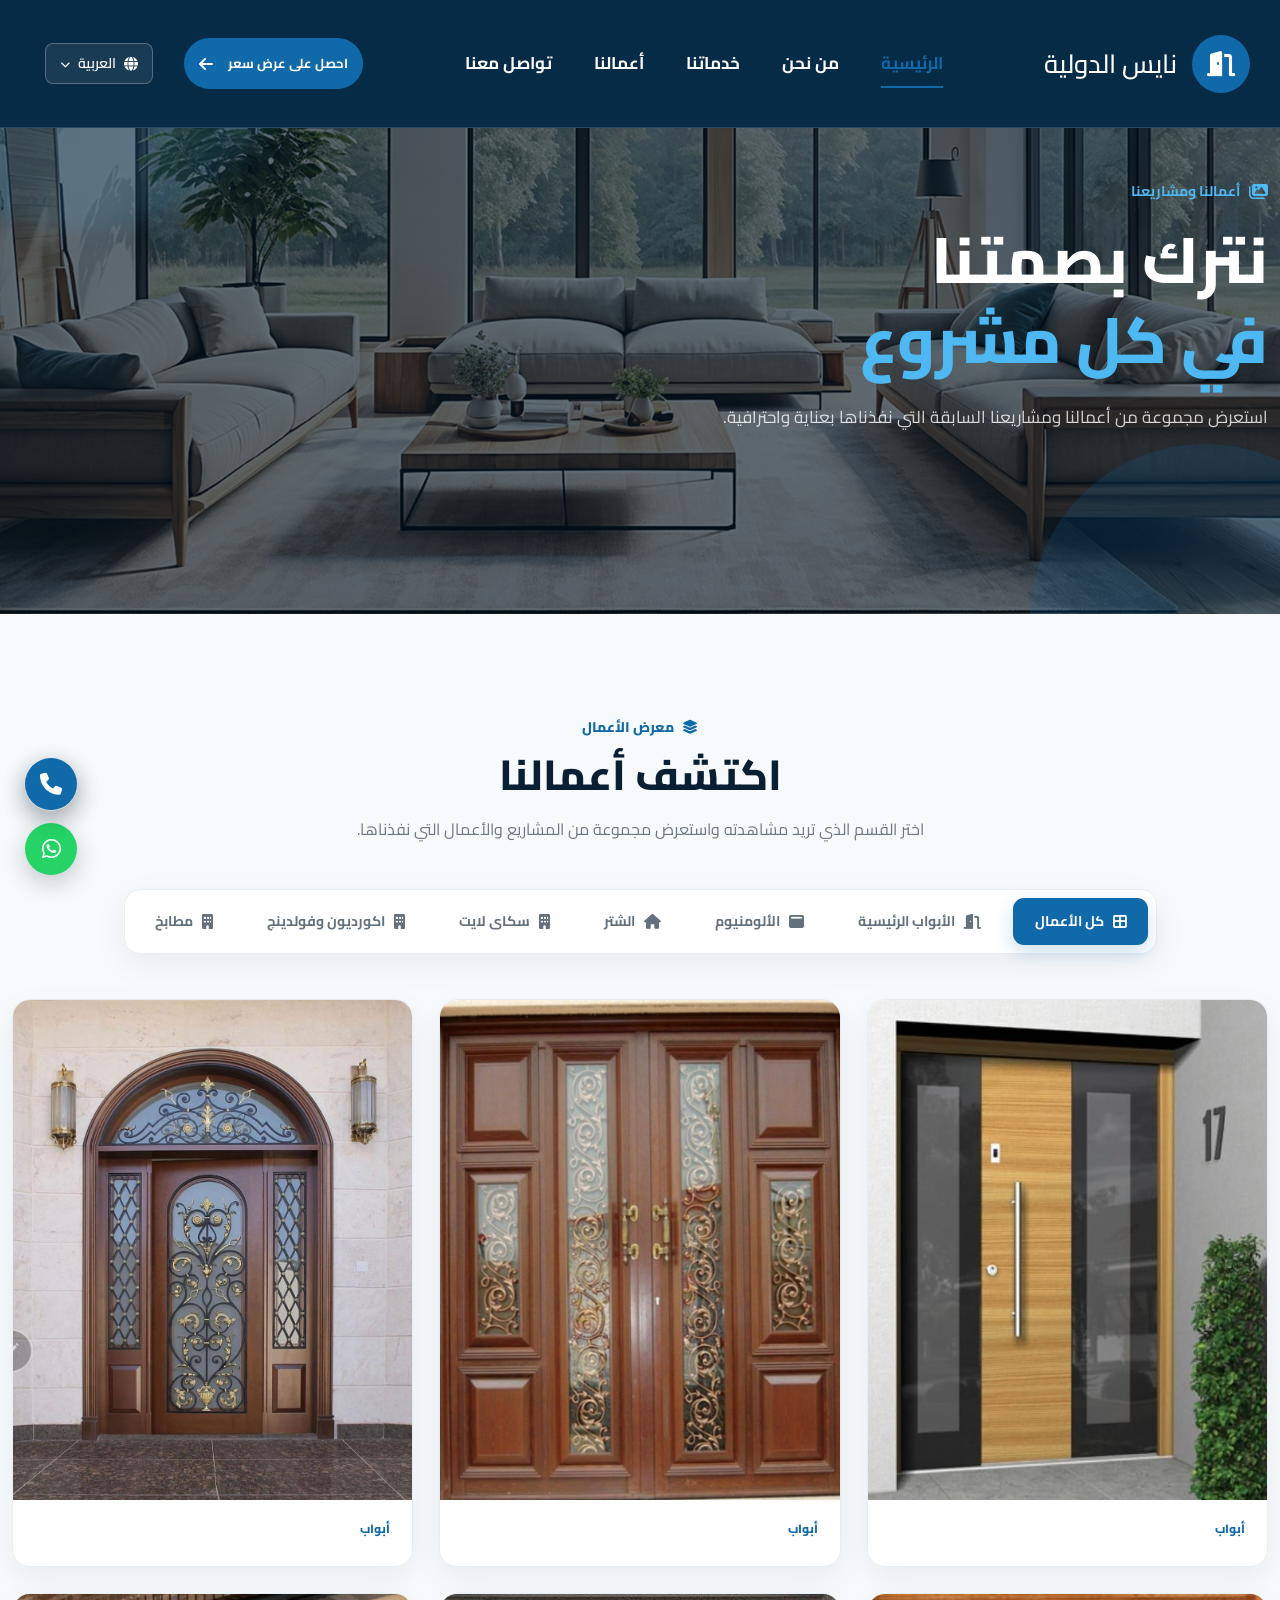
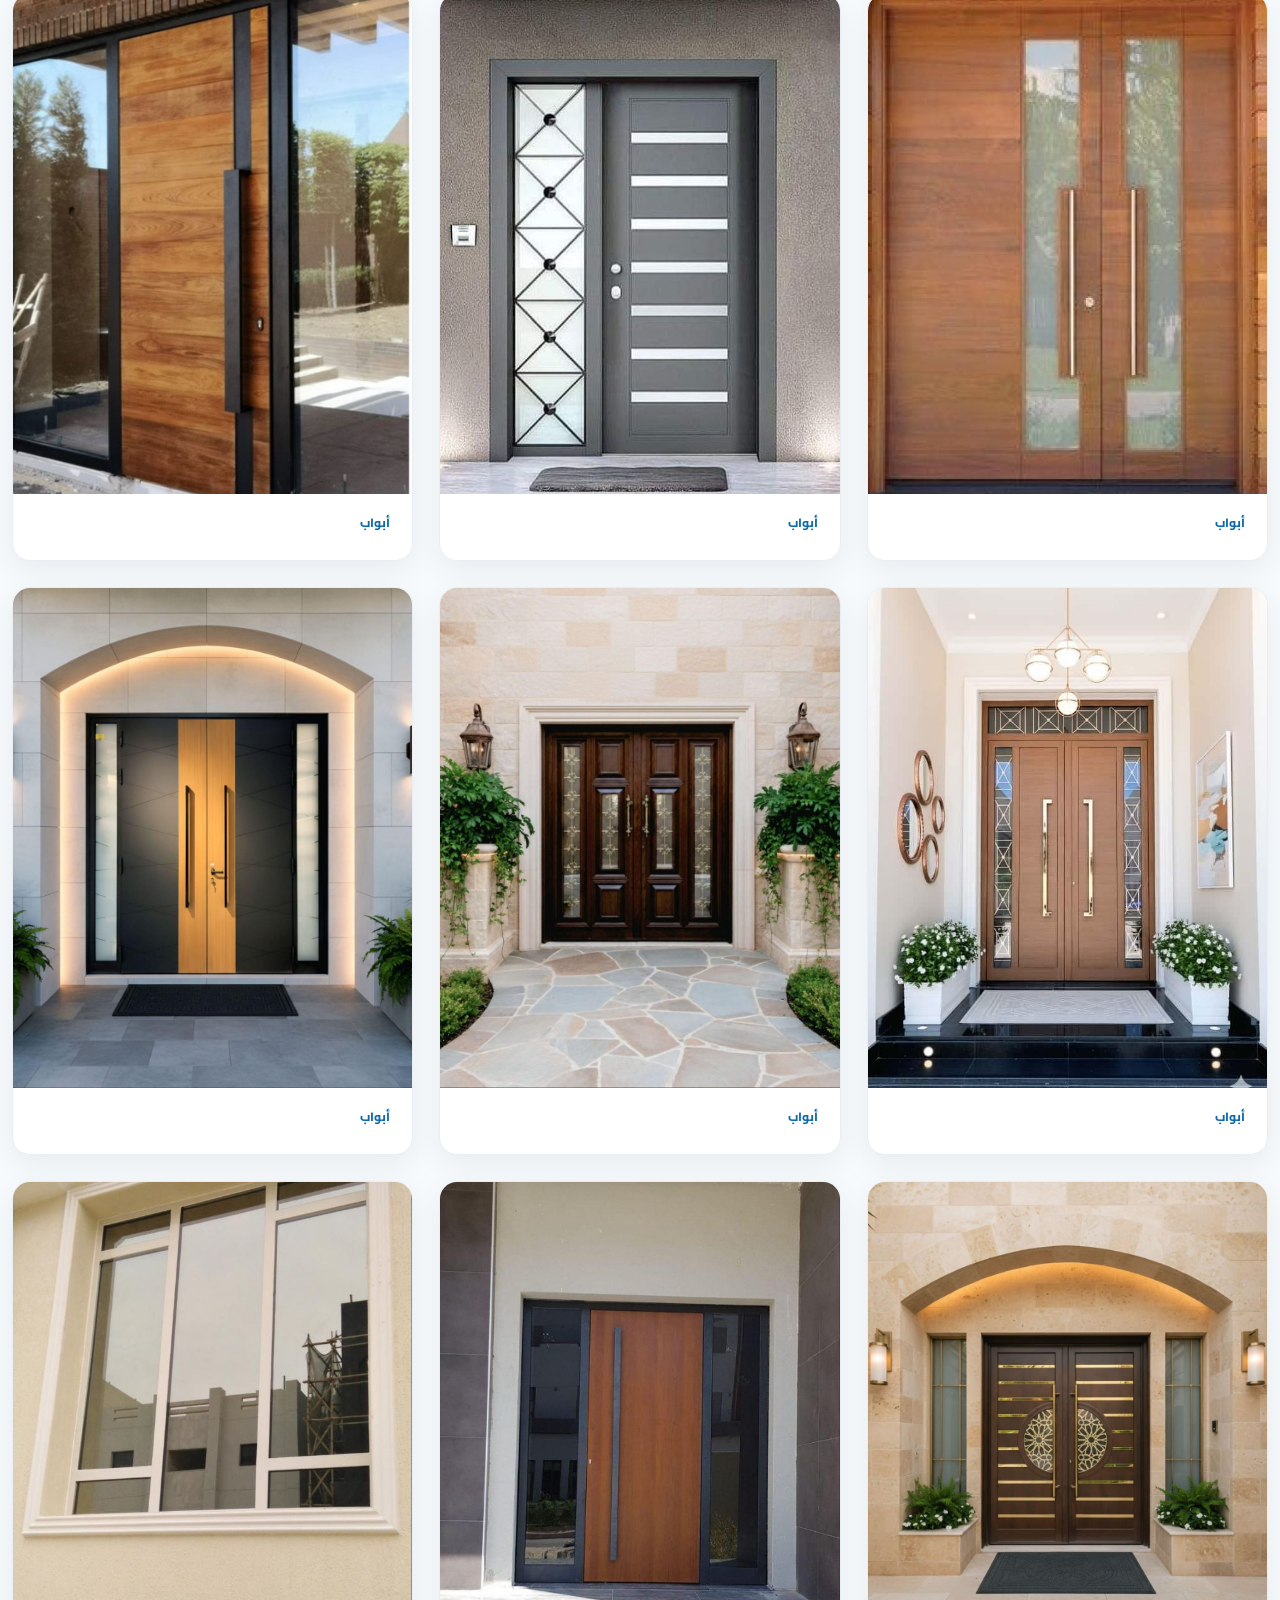
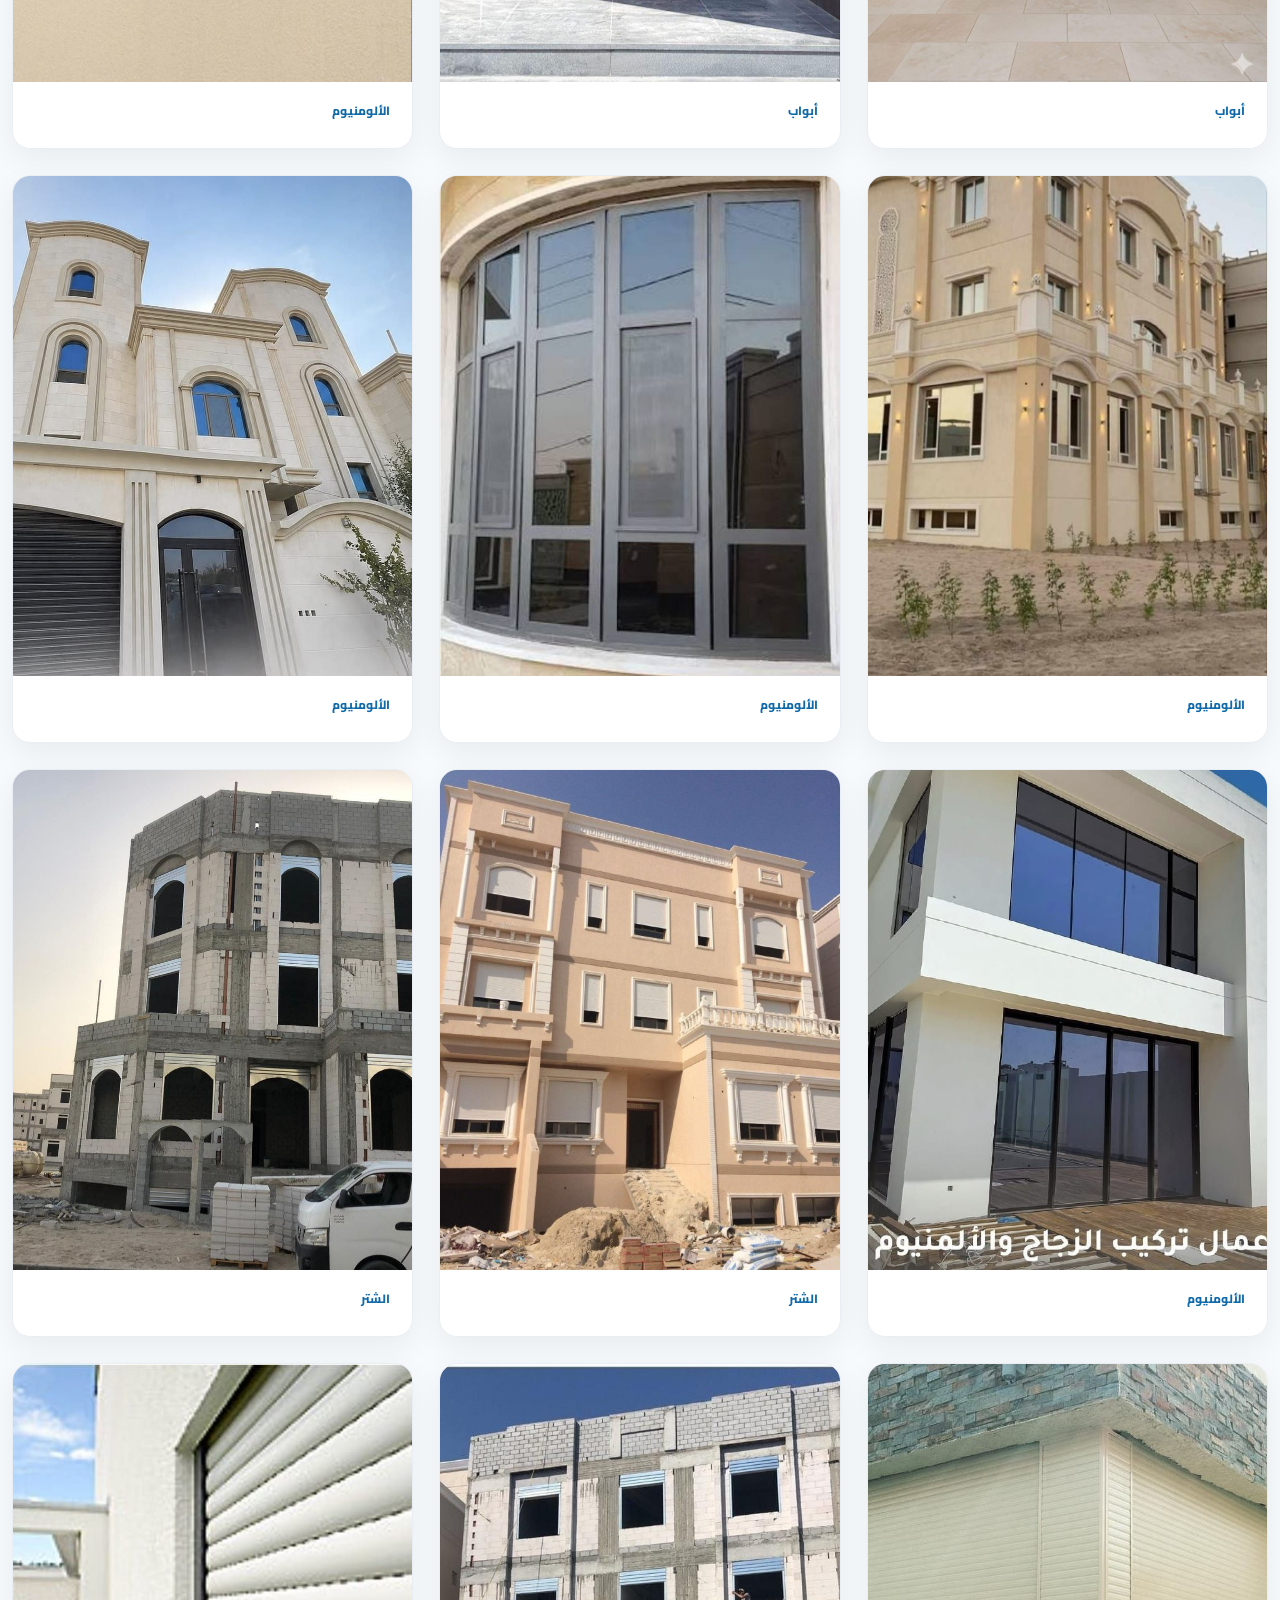
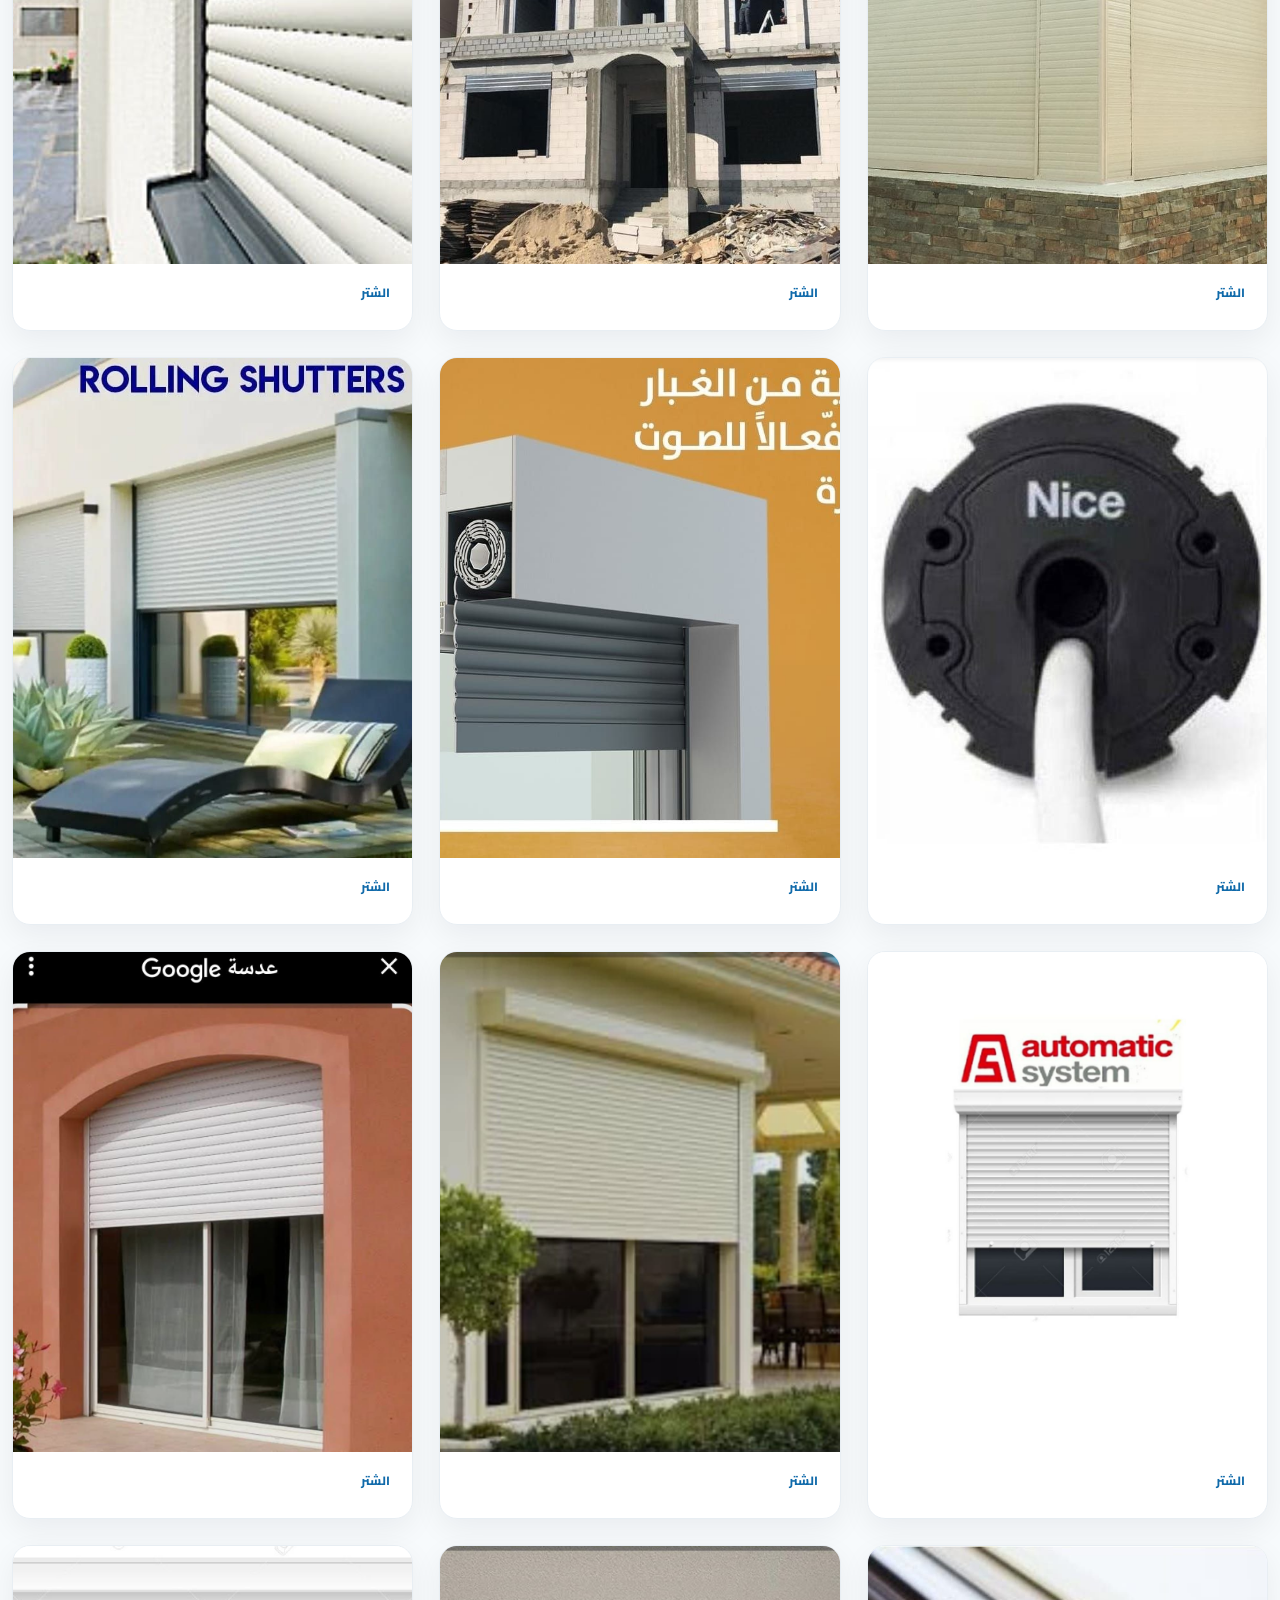
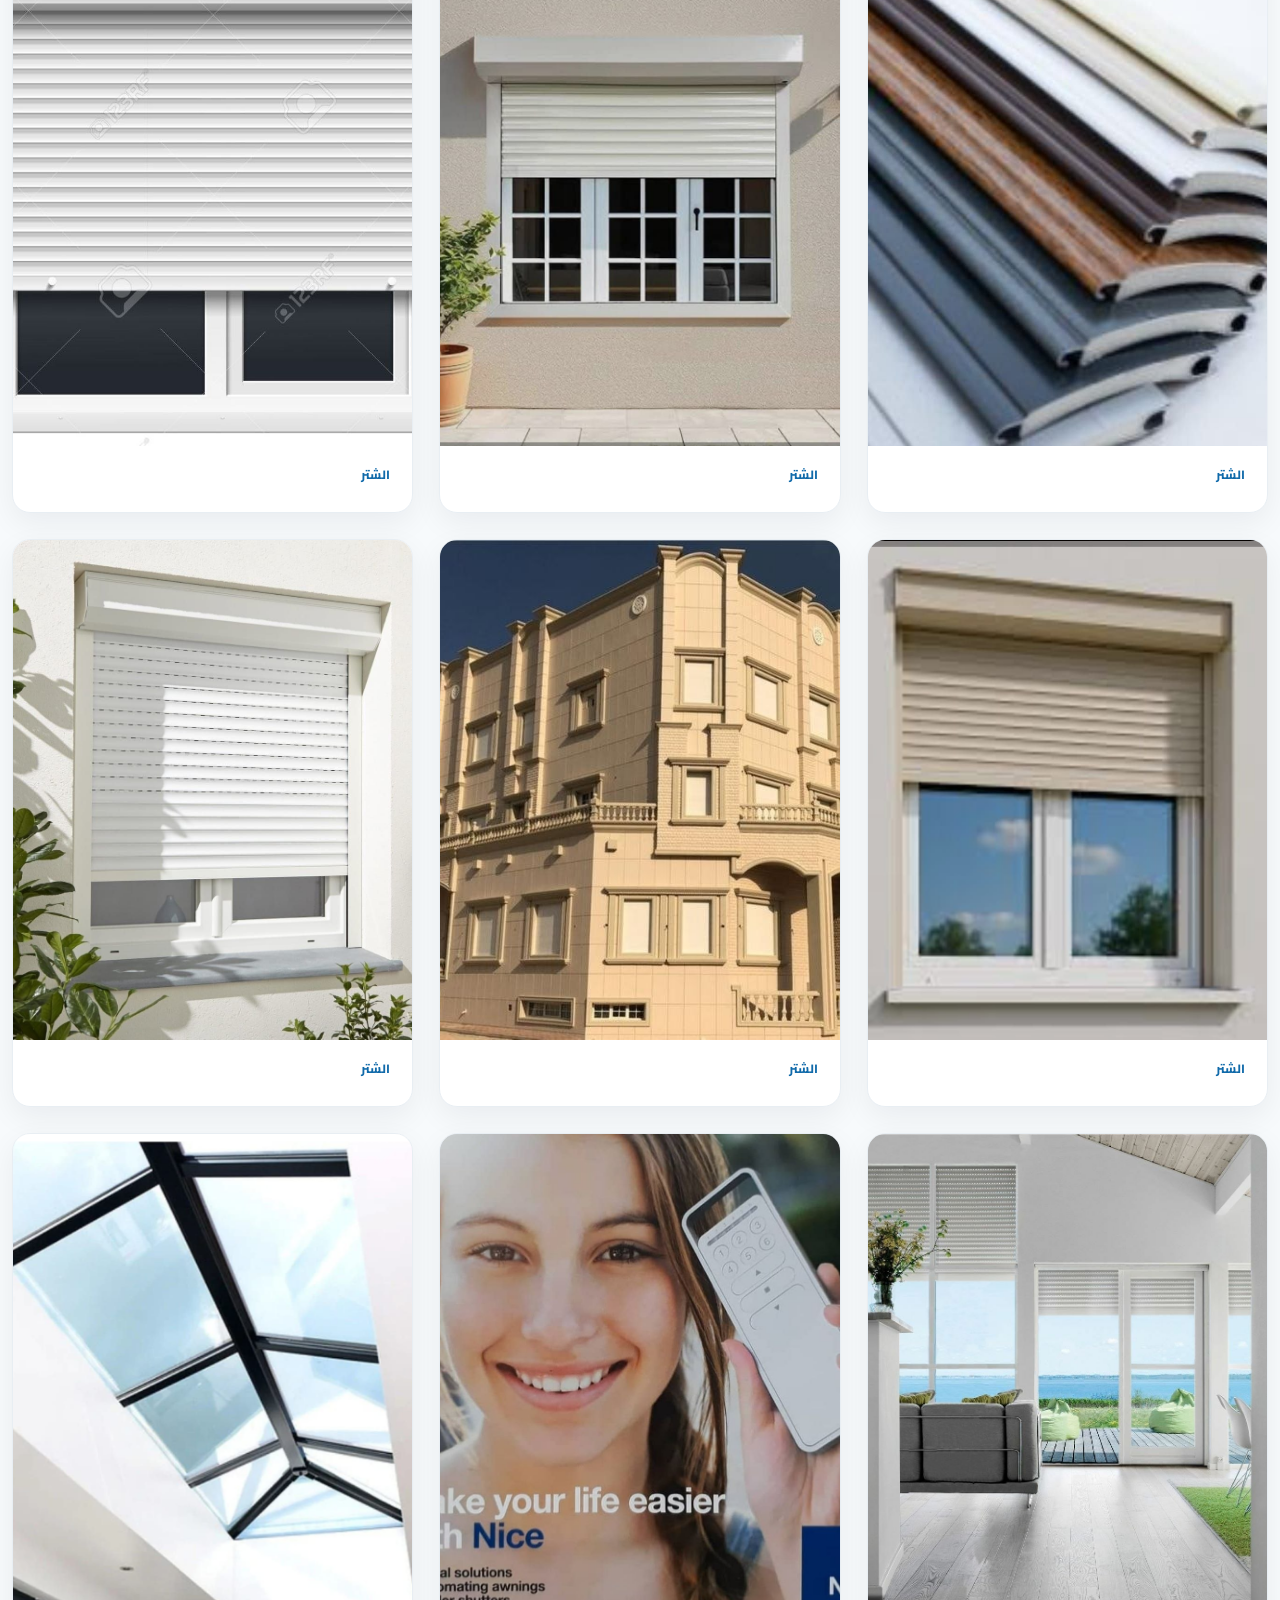
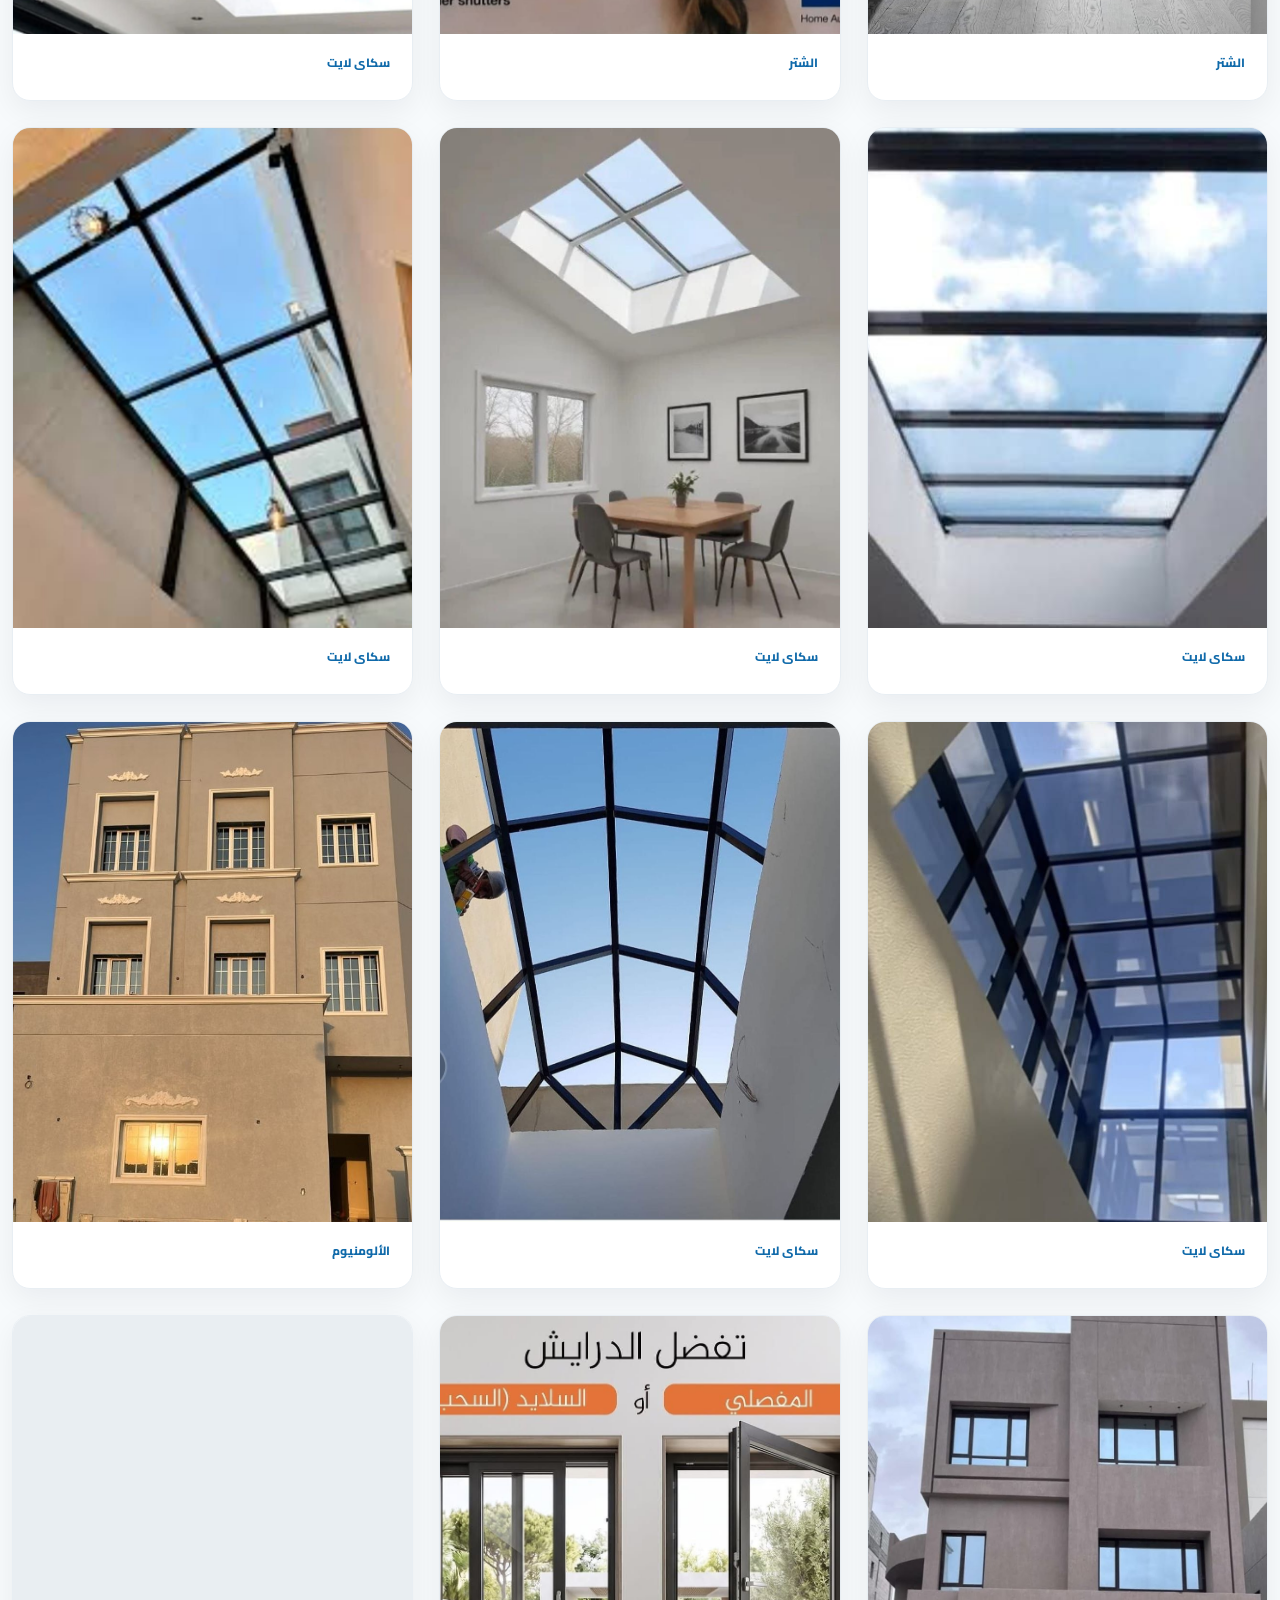
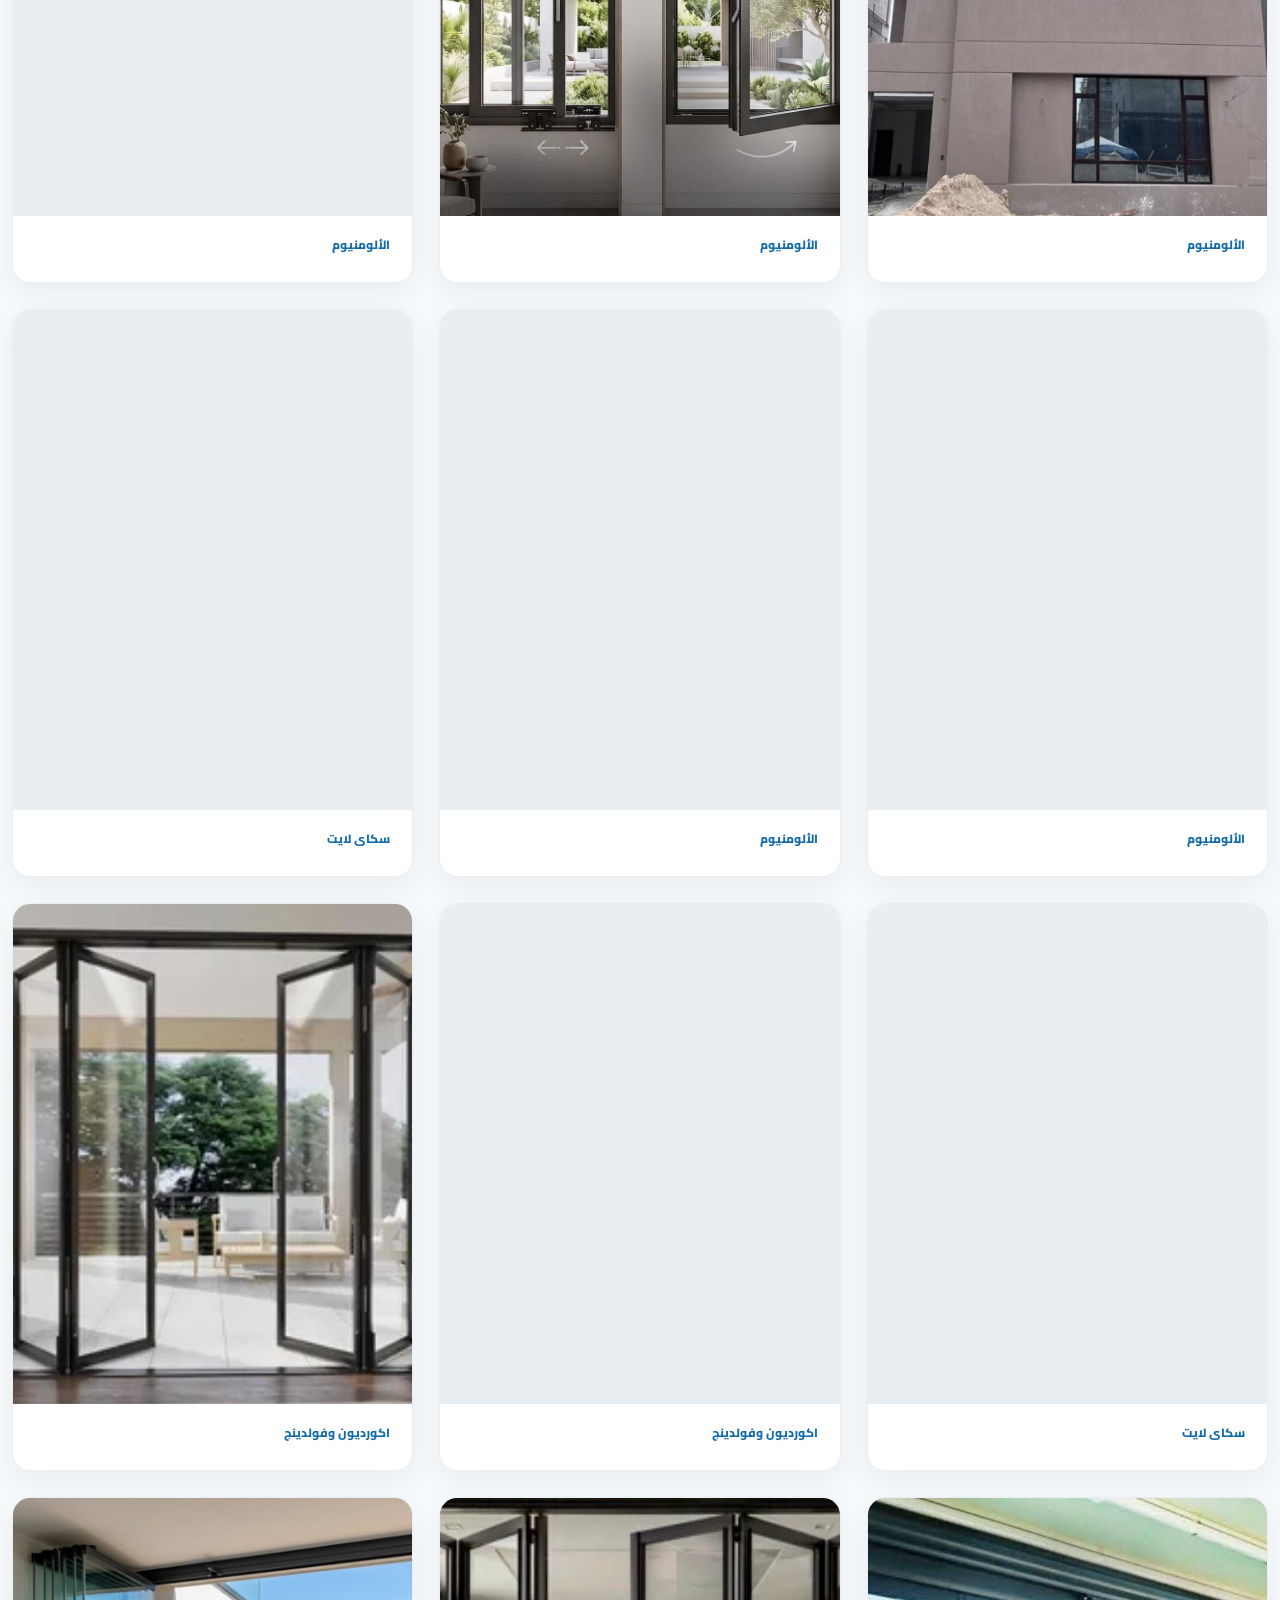
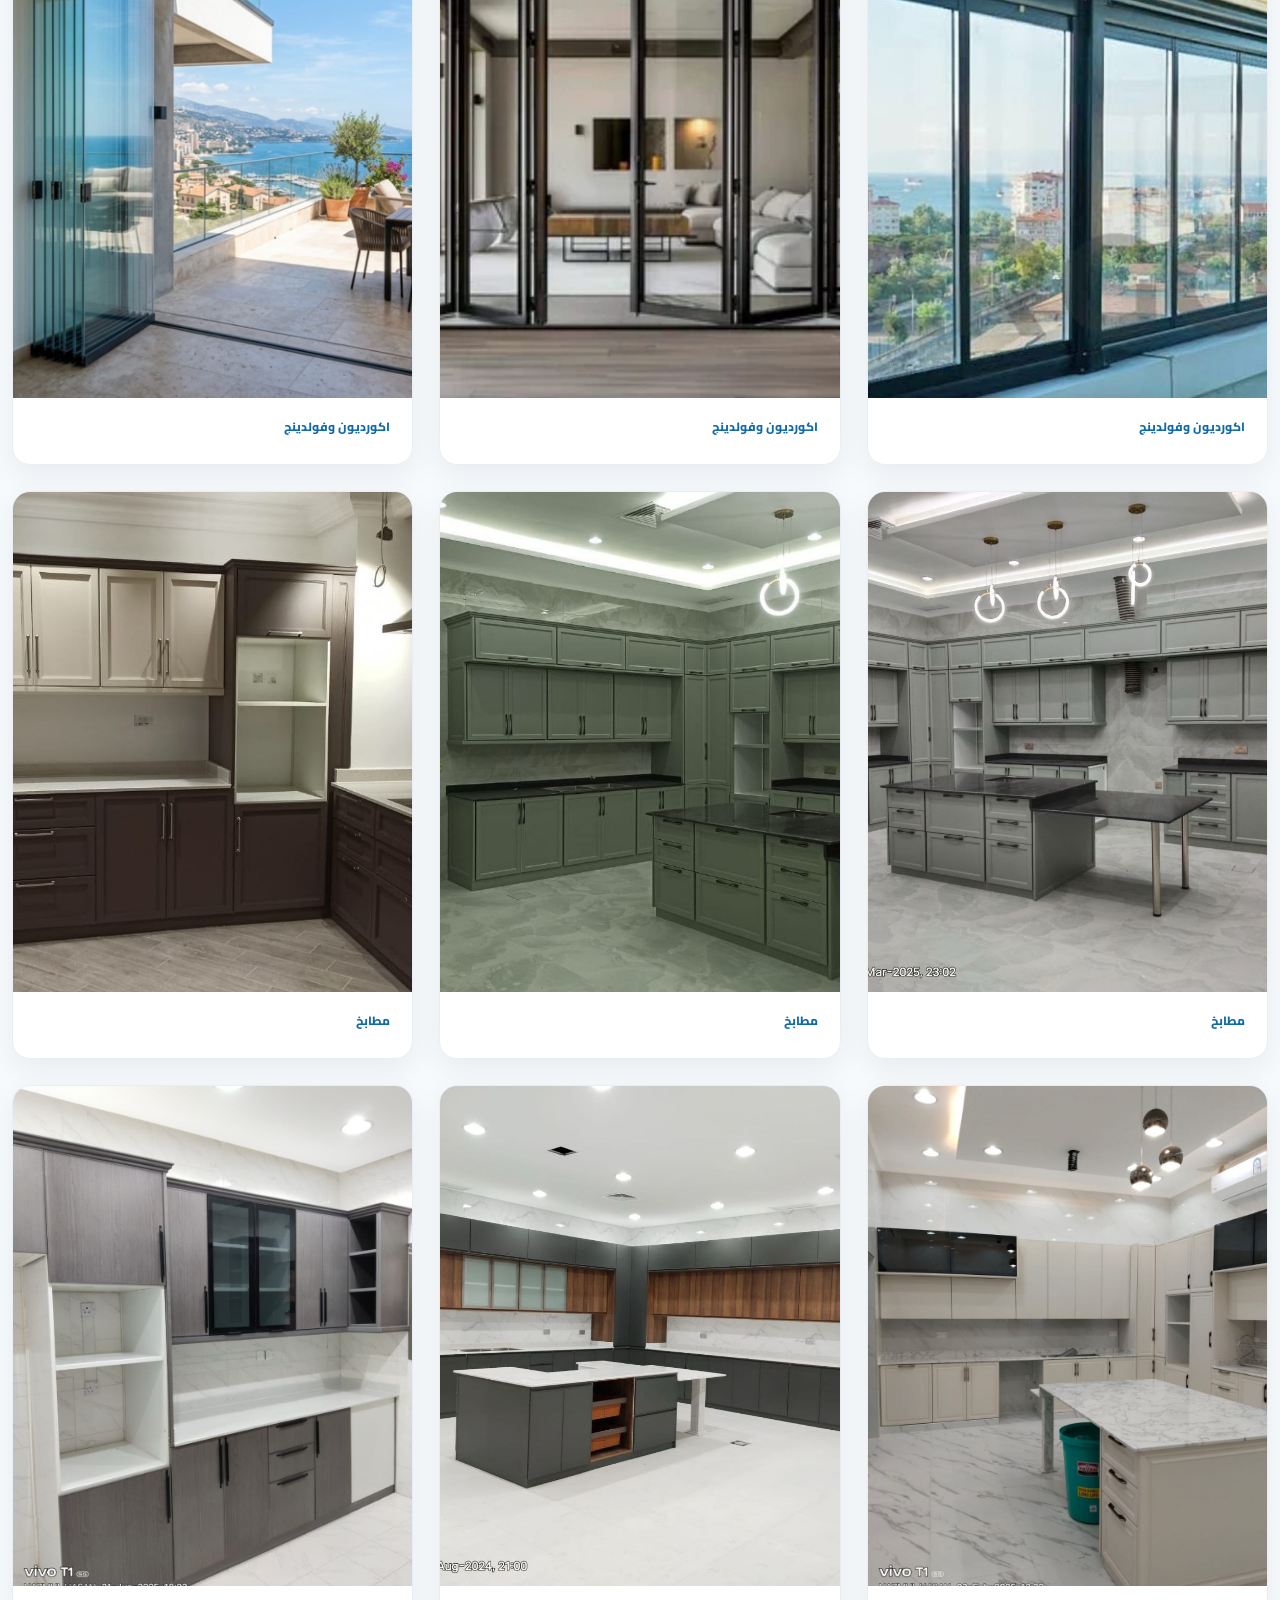
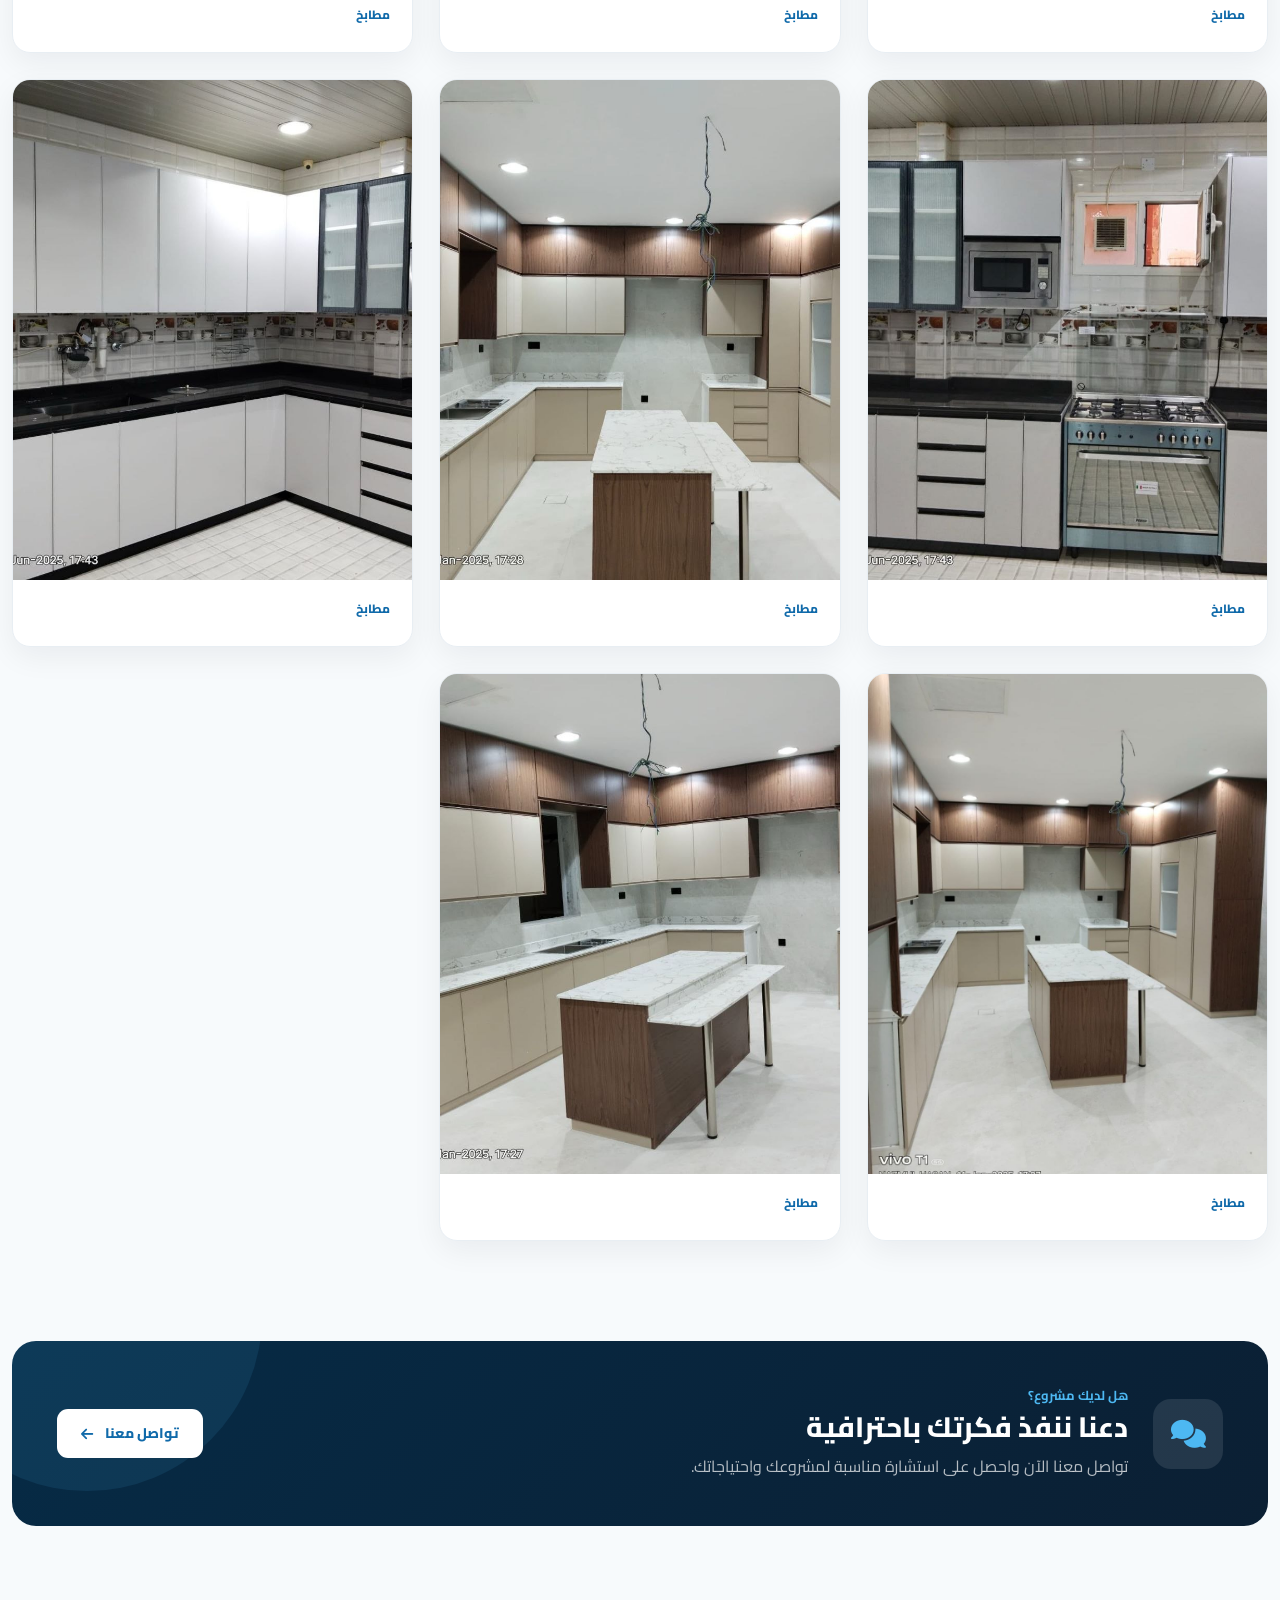
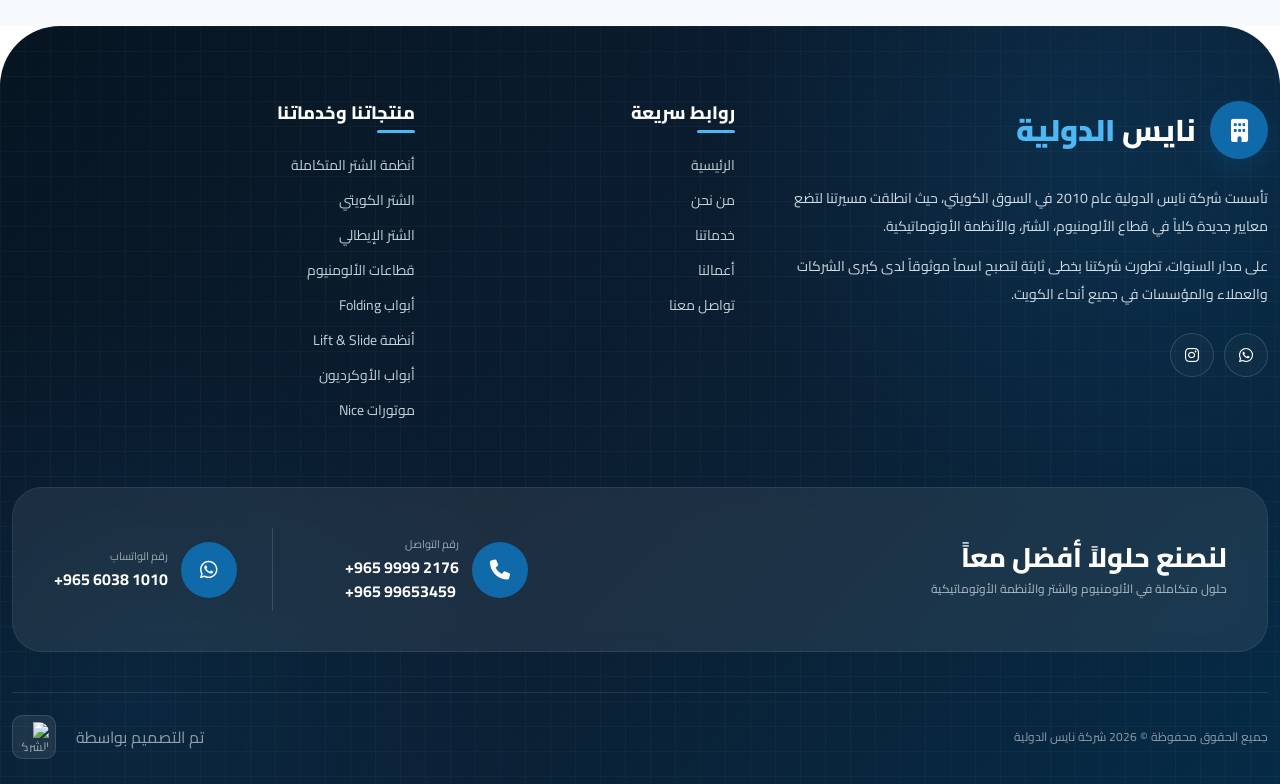
==== commit 5cc15f53: "Update works.html" ====
--- a/works.html
+++ b/works.html
@@ -2543,6 +2543,13 @@
 </footer>
 
 <div class="floating-contact">
+       <a
+     class="floating-btn floating-instagram"
+              href="https://www.instagram.com/automatic_system99?utm_source=qr&stkn=dHphNjB1NWxzbmFx"
+              target="_blank"
+              rel="noopener noreferrer">
+              <i class="fa-brands fa-instagram"></i>
+            </a>
   <div class="floating-call-wrapper">
     <button
       class="floating-btn floating-phone"
--- a/css/index.css
+++ b/css/index.css
@@ -165,17 +165,15 @@
   justify-content: center;
   gap: 15px;
 
-  min-width: 245px;
-  height: 58px;
-
-  padding: 0 25px;
+
+  padding: 16px 15px;
 
   background: var(--primary-color);
   color: var(--white-color);
 
   border-radius: 40px;
 
-  font-size: 16px;
+  font-size: 13px;
   font-weight: 700;
 
   transition: var(--transition);
@@ -253,7 +251,7 @@
   backdrop-filter: blur(8px);
 }
 
-.hero-badge span {
+.hero-badge .dot {
   width: 7px;
   height: 7px;
 
@@ -541,14 +539,12 @@
     max-width: 720px;
   }
 }
-
-@media (max-width: 991px) {
-  .main-navbar {
+@media screen and (max-width:1200px) {
+    .main-navbar {
     height: 95px;
   }
 
-  .desktop-menu,
-  .navbar-cta {
+  .desktop-menu{
     display: none;
   }
 
@@ -558,6 +554,9 @@
     align-items: center;
     justify-content: center;
   }
+}
+@media (max-width: 991px) {
+
 
   .hero-section {
     min-height: 850px;
@@ -835,7 +834,7 @@
   box-shadow: 0 5px 20px rgba(0, 0, 0, 0.04);
 }
 
-.section-badge span {
+.section-badge .dot {
   width: 7px;
   height: 7px;
 
@@ -1880,7 +1879,7 @@
 
 .nice-title {
     color: var(--secondary-color);
-    font-size: clamp(34px, 4vw, 58px);
+    font-size: clamp(34px, 4vw, 50px);
     line-height: 1.35;
     font-weight: 700;
     margin-bottom: 25px;
@@ -2202,10 +2201,7 @@
     flex-direction: column;
 }
 
-.contact-info span {
-    color: #777;
-    font-size: 10px;
-}
+
 
 .contact-info strong {
     direction: ltr;
@@ -6109,3 +6105,176 @@
 }
 
 
+/* =========================
+   Language Switcher
+========================= */
+
+.language-switcher {
+    position: relative;
+    margin-inline: 15px;
+}
+
+.language-btn {
+    display: flex;
+    align-items: center;
+    gap: 8px;
+
+    padding: 9px 14px;
+
+    border: 1px solid rgba(255, 255, 255, 0.25);
+    border-radius: 8px;
+
+    background: rgba(255, 255, 255, 0.08);
+    color: #fff;
+
+    font-family: "Cairo", sans-serif;
+    font-size: 14px;
+    font-weight: 600;
+
+    cursor: pointer;
+
+    transition: all 0.3s ease;
+}
+
+.language-btn:hover {
+    background: rgba(255, 255, 255, 0.15);
+    border-color: rgba(255, 255, 255, 0.4);
+}
+
+.language-btn .fa-chevron-down {
+    font-size: 10px;
+    transition: transform 0.3s ease;
+}
+
+.language-switcher.active .fa-chevron-down {
+    transform: rotate(180deg);
+}
+
+
+/* Dropdown */
+
+.language-dropdown {
+    position: absolute;
+
+    top: calc(100% + 10px);
+    right: 0;
+
+    min-width: 145px;
+
+    padding: 6px;
+
+    background: #fff;
+
+    border-radius: 10px;
+
+    box-shadow: 0 12px 35px rgba(0, 0, 0, 0.18);
+
+    opacity: 0;
+    visibility: hidden;
+
+    transform: translateY(-8px);
+
+    transition: all 0.25s ease;
+
+    z-index: 9999;
+}
+
+.language-switcher.active .language-dropdown {
+    opacity: 1;
+    visibility: visible;
+    transform: translateY(0);
+}
+
+
+.language-option {
+    width: 100%;
+
+    display: flex;
+    align-items: center;
+    justify-content: space-between;
+
+    padding: 9px 11px;
+
+    border: none;
+    border-radius: 7px;
+
+    background: transparent;
+
+    color: #222;
+
+    font-family: "Cairo", sans-serif;
+    font-size: 14px;
+    font-weight: 600;
+
+    cursor: pointer;
+
+    transition: all 0.2s ease;
+}
+
+.language-option:hover {
+    background: #f3f3f3;
+}
+
+.language-option .fa-check {
+    display: none;
+    font-size: 12px;
+}
+
+.language-option.active .fa-check {
+    display: block;
+}
+
+
+.language-arrow {
+  transition: transform 0.3s ease;
+}
+
+html[dir="ltr"] .language-arrow {
+  transform: rotate(180deg);
+}
+
+html[dir="rtl"] .language-arrow {
+  transform: rotate(0deg);
+}
+html[dir="ltr"] .vision-section {
+  direction: ltr;
+}
+
+html[dir="rtl"] .vision-section {
+  direction: rtl;
+}
+
+html[dir="ltr"] .vision-content {
+  text-align: left;
+}
+
+html[dir="rtl"] .vision-content {
+  text-align: right;
+}
+
+html[dir="ltr"] .vision-label {
+  flex-direction: row;
+}
+
+html[dir="rtl"] .vision-label {
+  flex-direction: row;
+}
+
+html[dir="ltr"] .vision-feature {
+  direction: ltr;
+}
+
+html[dir="rtl"] .vision-feature {
+  direction: rtl;
+}
+
+html[dir="ltr"] .vision-card {
+  direction: ltr;
+}
+
+html[dir="rtl"] .vision-card {
+  direction: rtl;
+}
+html[dir="ltr"]  .footer-column h3::after {
+right: 49px; 
+}
